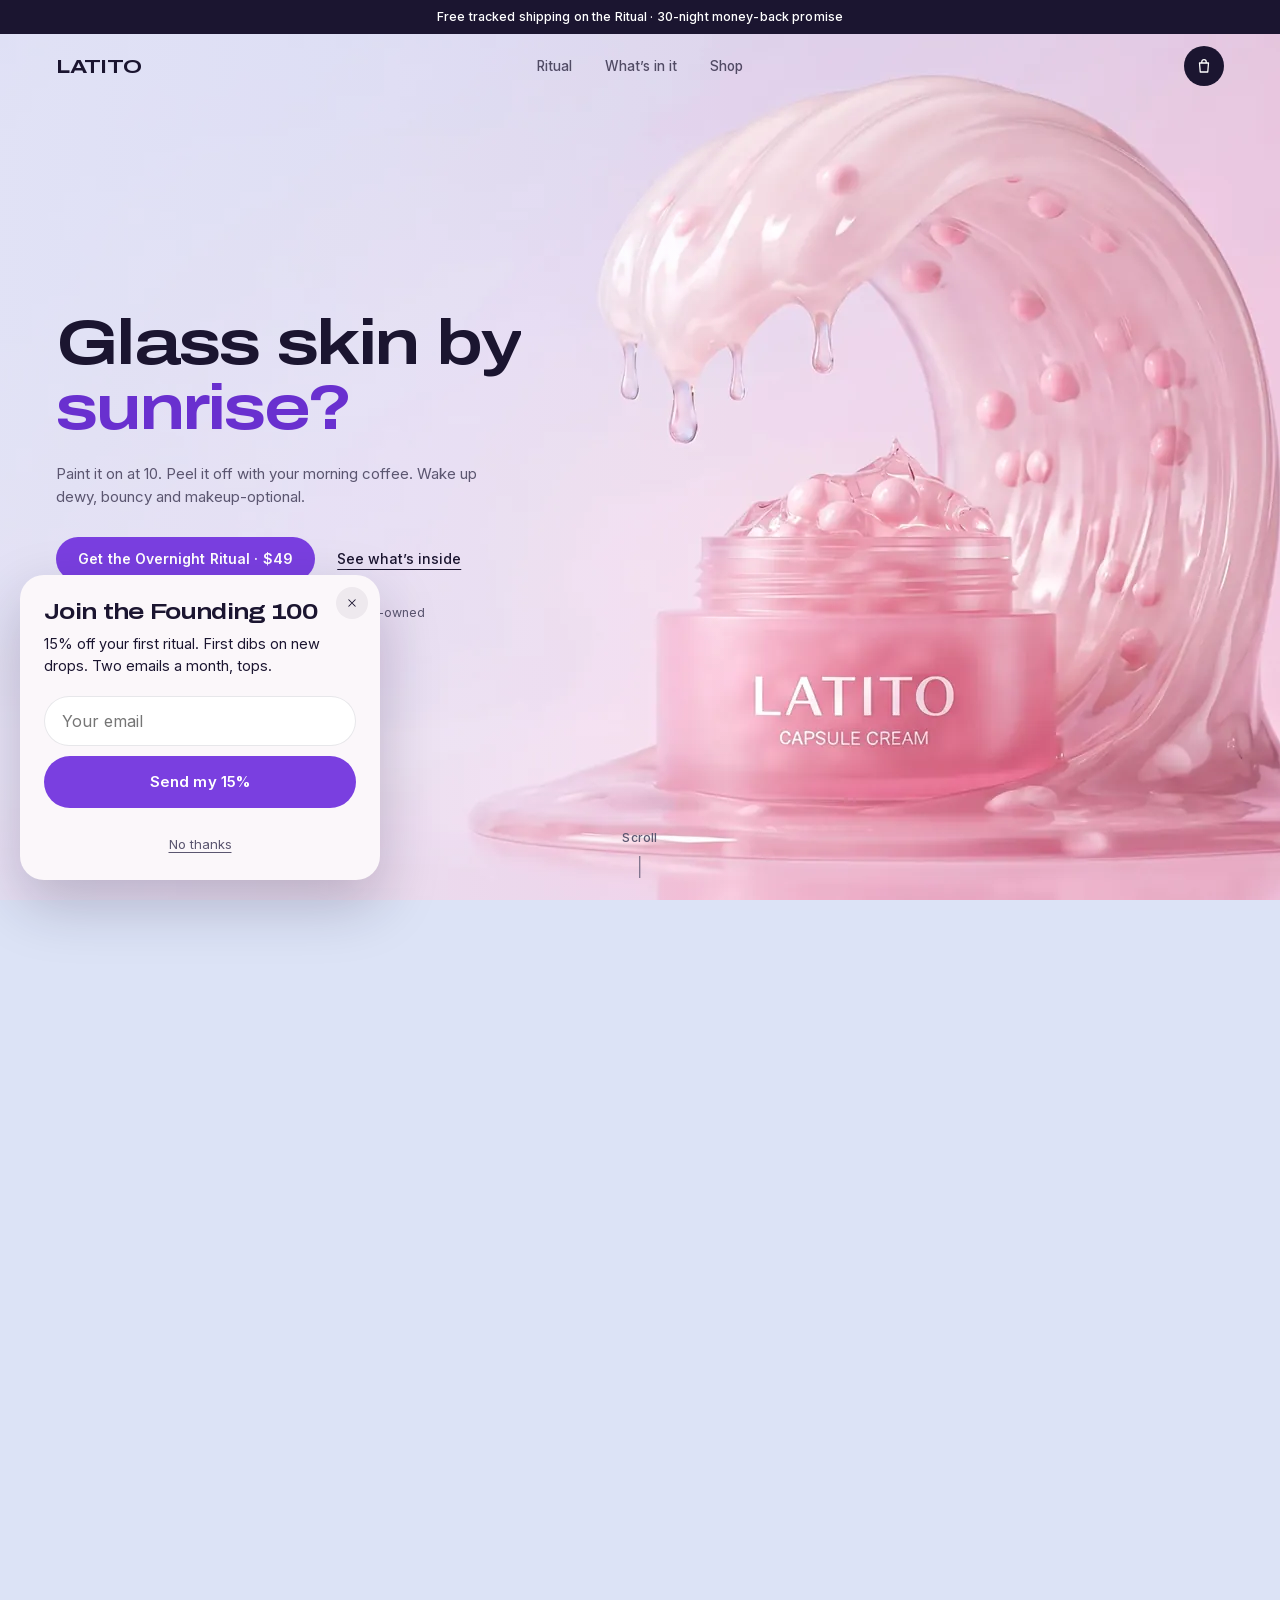
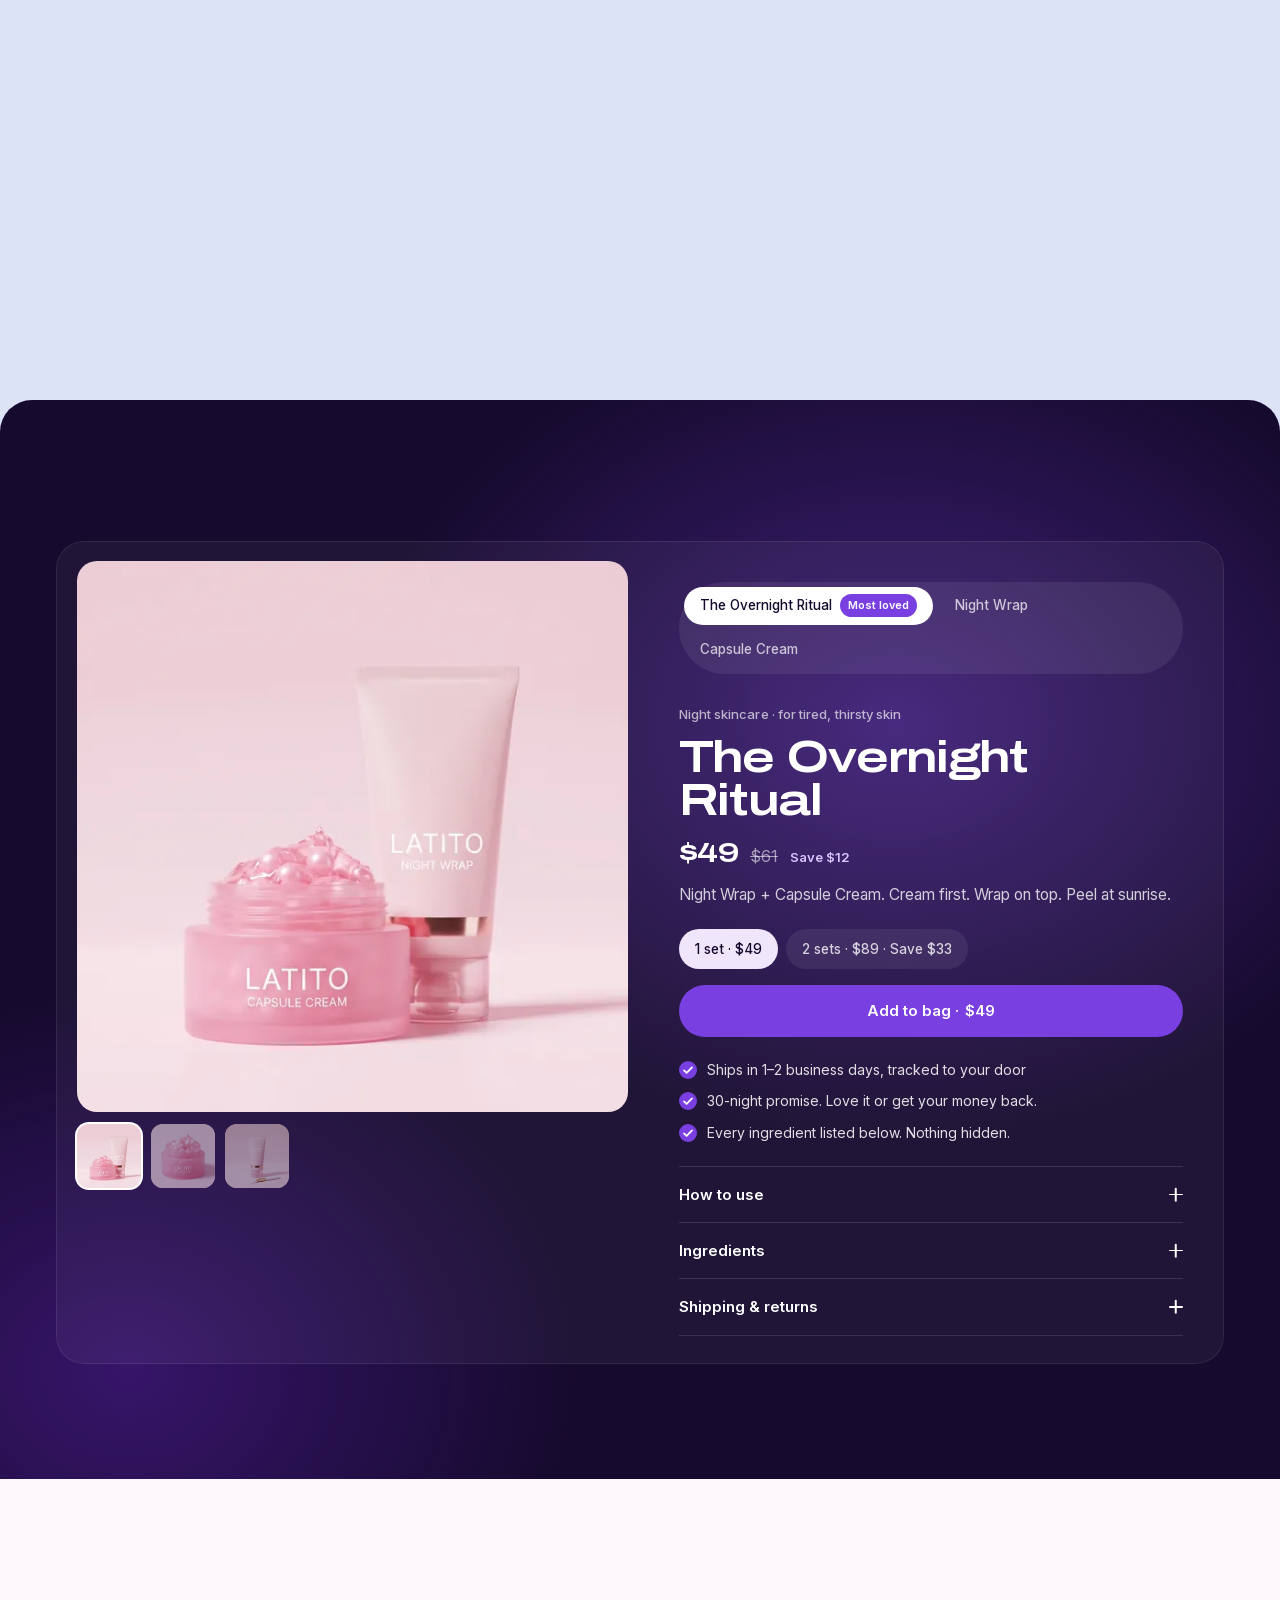
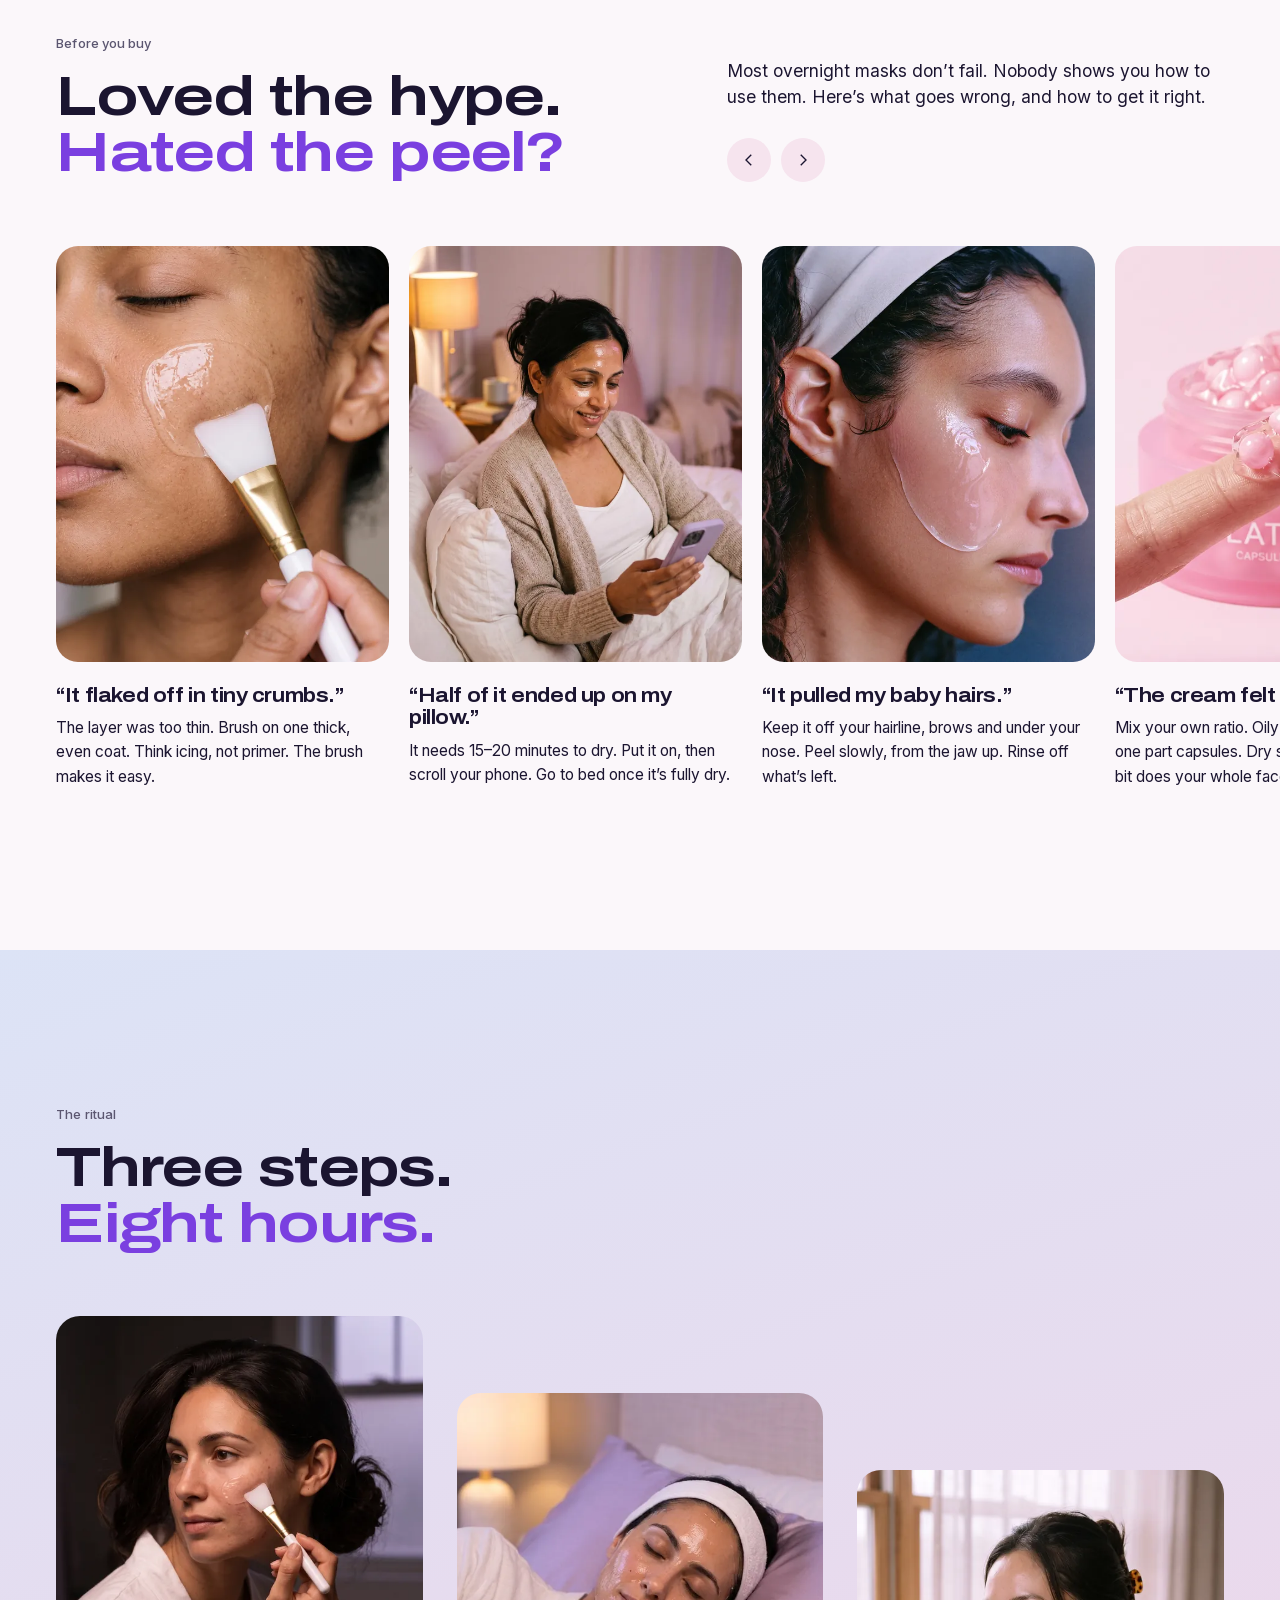
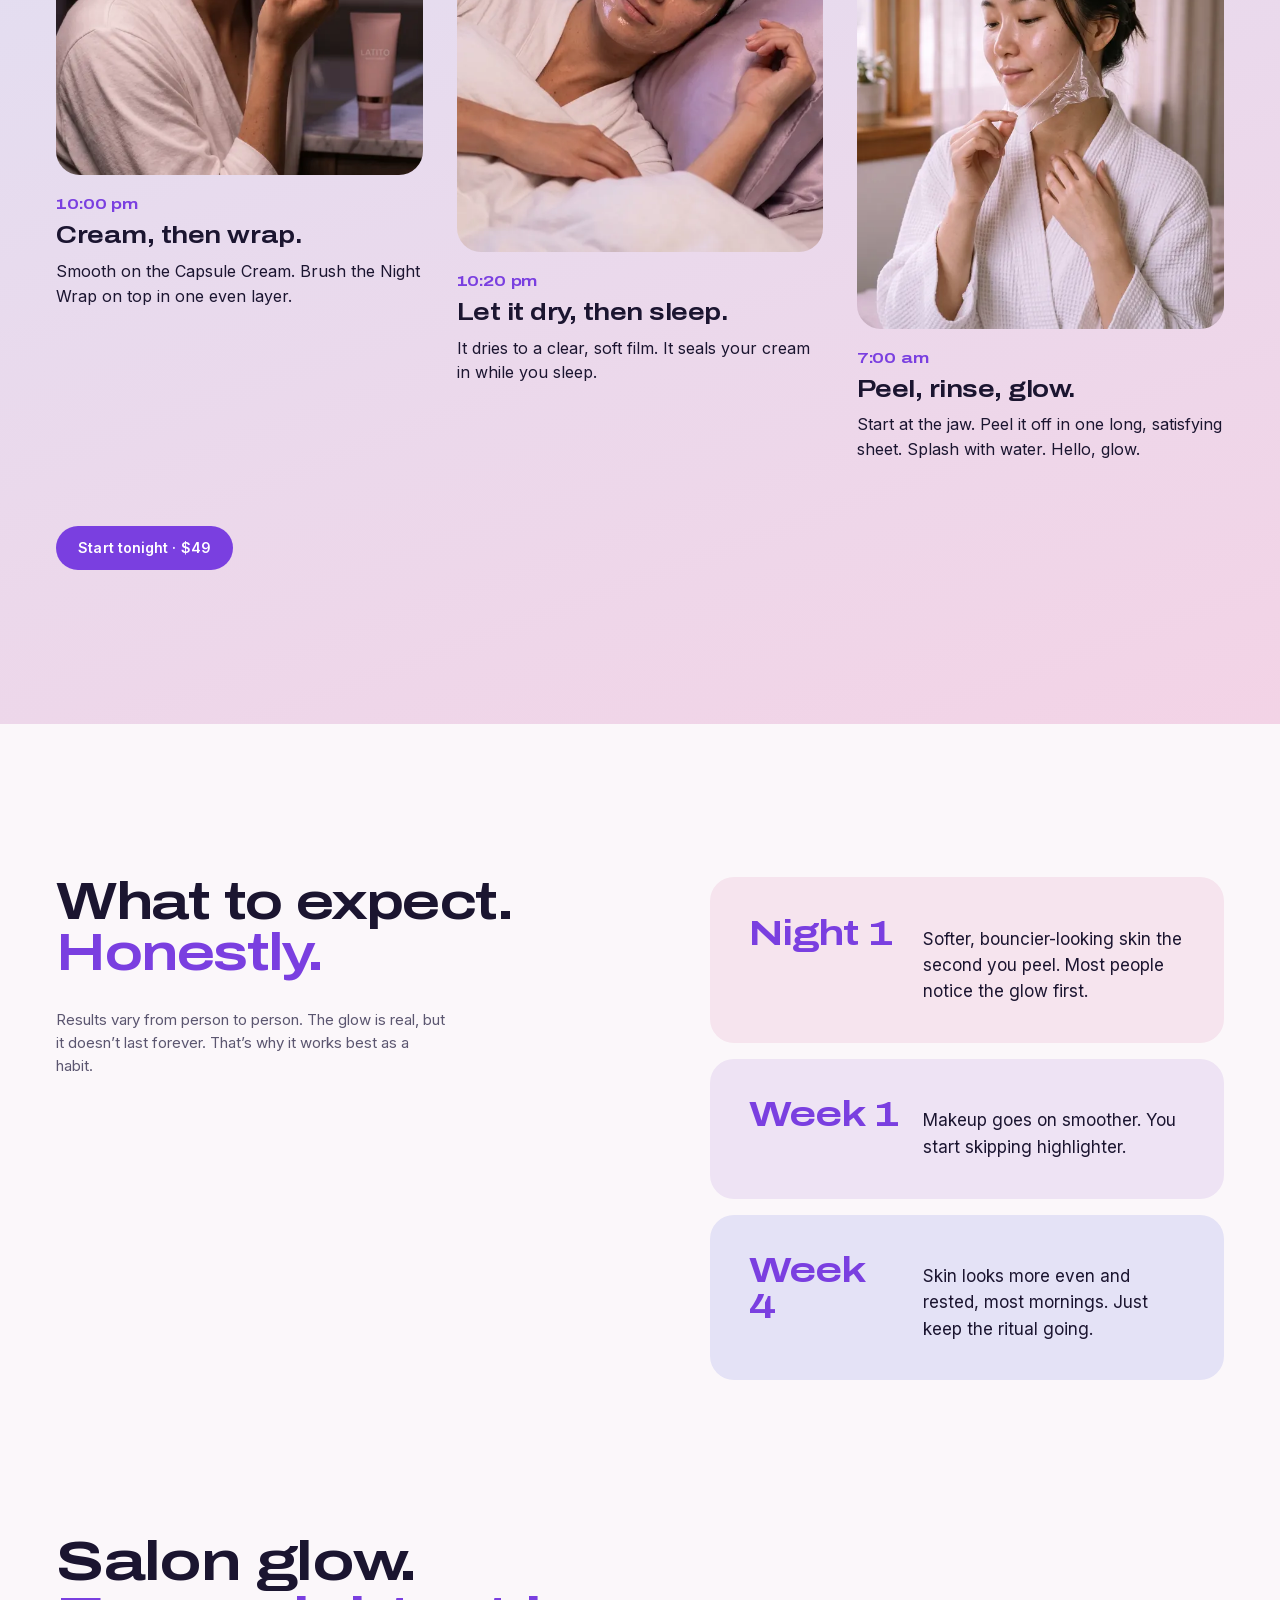
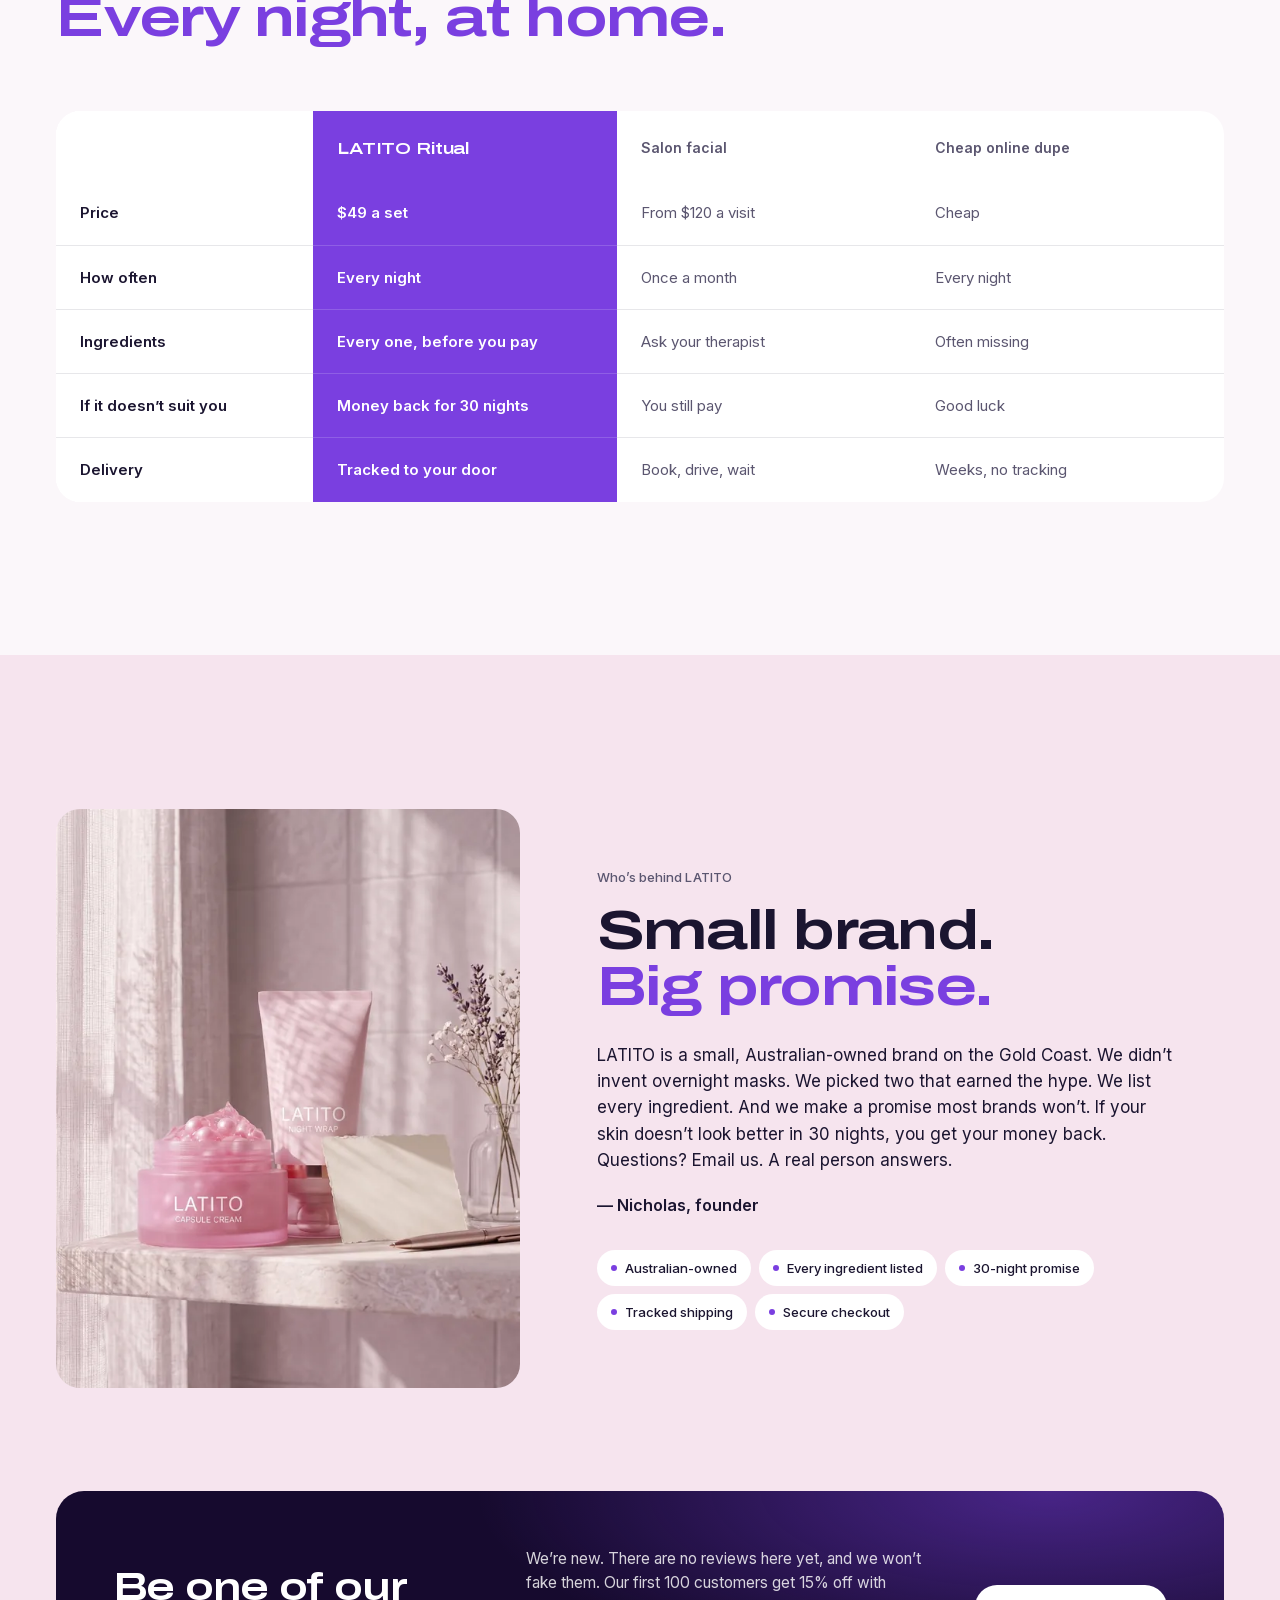
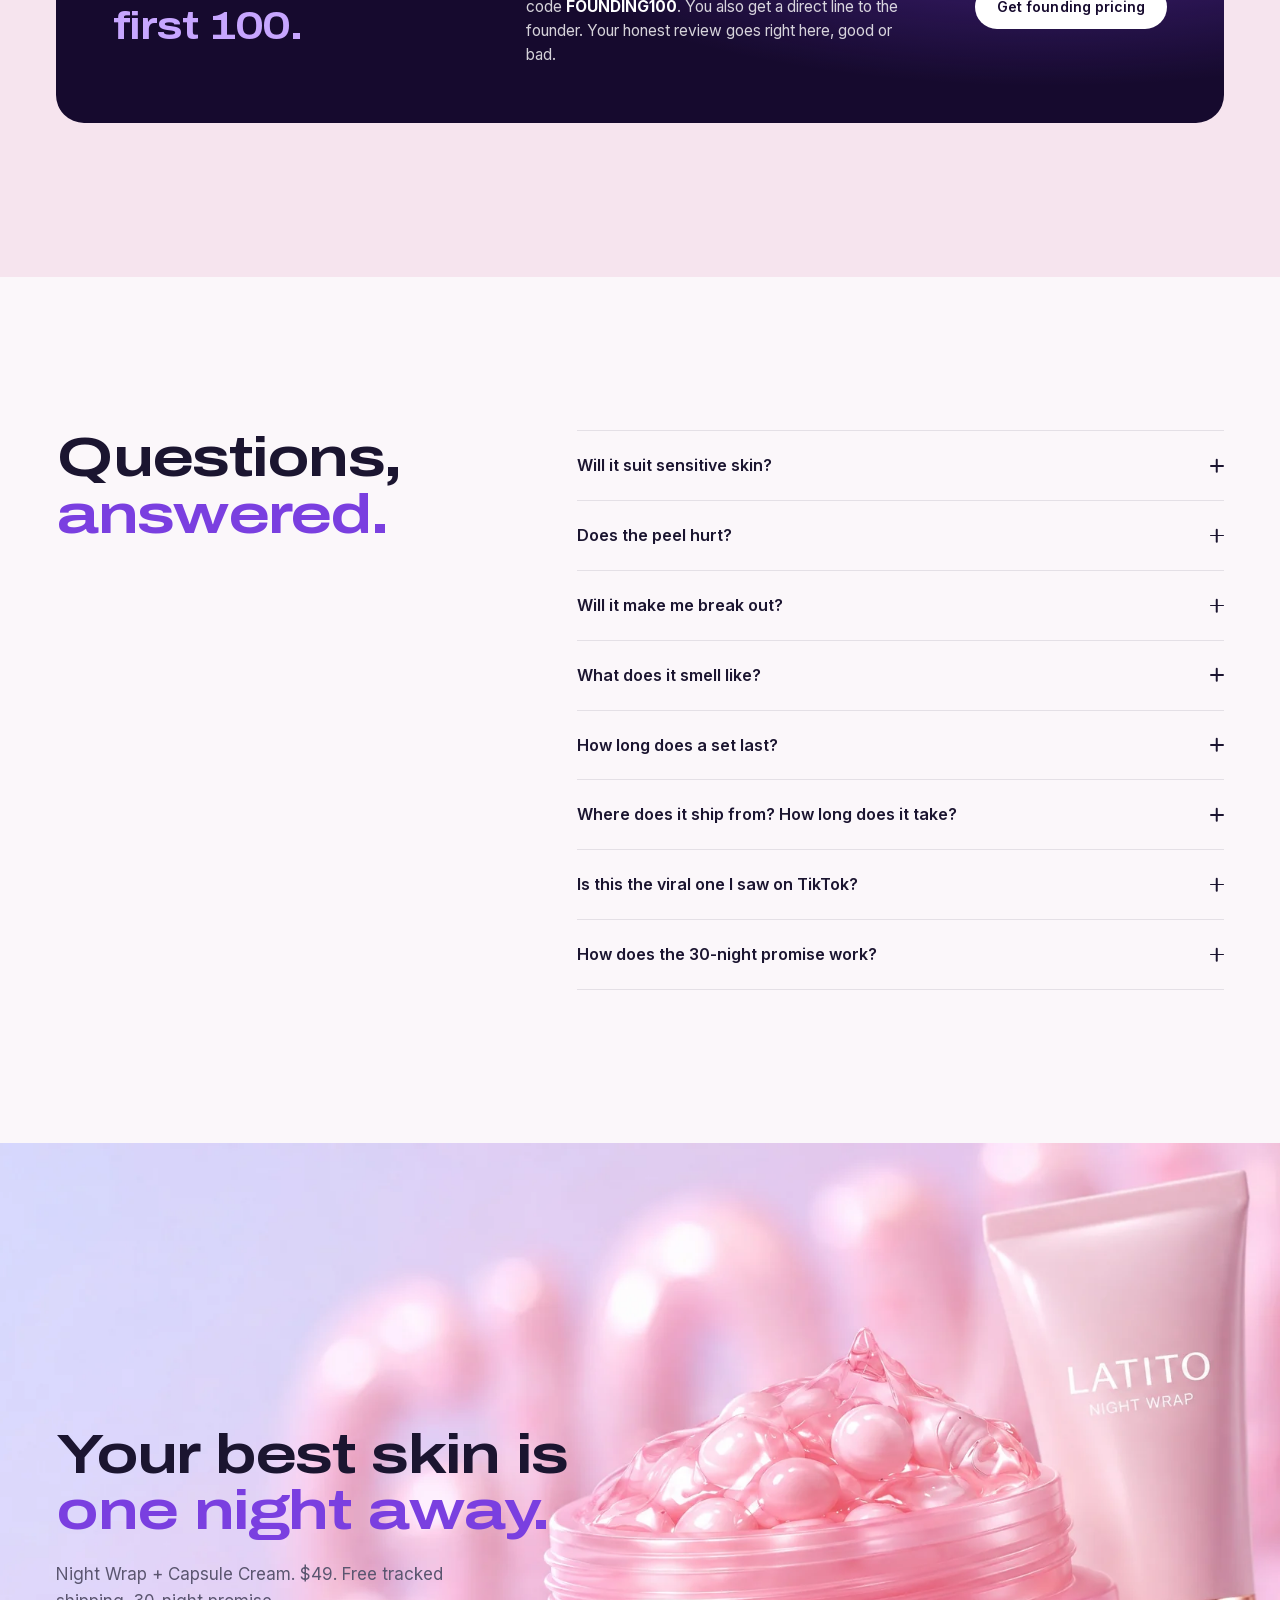
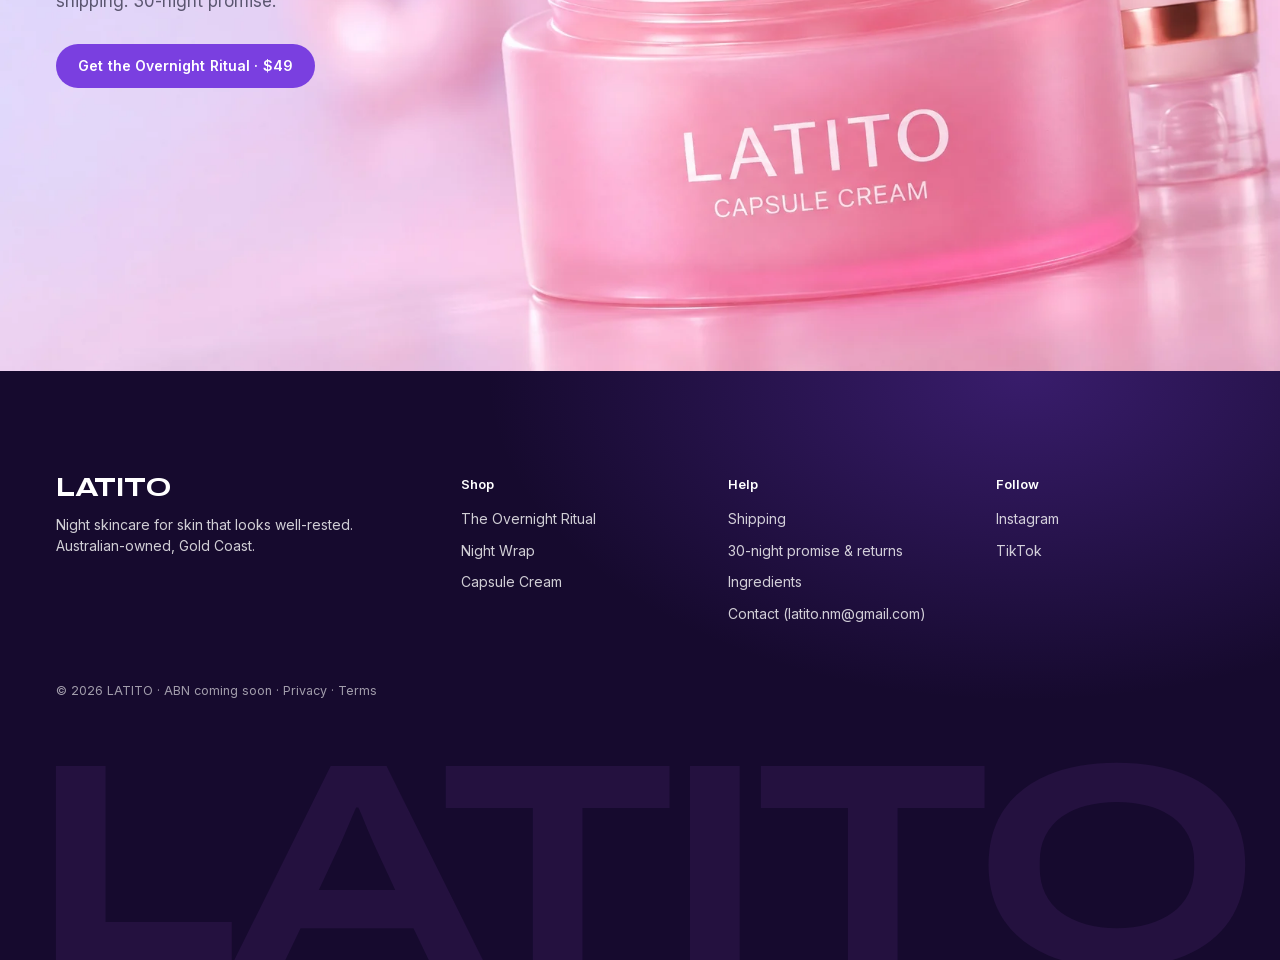
==== index.html @ 9f97f5b4 "Replace ritual step-2 photo and update its alt text The previous image had a backwards head (AI anat" ====
<!doctype html>
<html lang="en-AU">
<head>
<meta name="robots" content="noindex, nofollow">
<meta charset="utf-8">
<meta name="viewport" content="width=device-width, initial-scale=1, viewport-fit=cover">
<title>LATITO | The Overnight Ritual for glass skin by morning</title>
<meta name="description" content="Paint it on at night. Peel it off at sunrise. Wake up dewy. Every ingredient listed, tracked shipping, and a 30-night money-back promise.">
<link rel="canonical" href="https://latito.com.au/skin/">
<meta name="theme-color" content="#DCE3F6">
<meta property="og:type" content="website">
<meta property="og:site_name" content="LATITO">
<meta property="og:title" content="LATITO | The Overnight Ritual for glass skin by morning">
<meta property="og:description" content="Paint it on at night. Peel it off at sunrise. Wake up dewy. Every ingredient listed, tracked shipping, and a 30-night money-back promise.">
<meta property="og:url" content="https://latito.com.au/skin/">
<meta property="og:image" content="https://latito.com.au/skin/assets/img/og.jpg">
<meta property="og:image:width" content="1200">
<meta property="og:image:height" content="630">
<meta property="og:image:alt" content="LATITO Capsule Cream jar in a wave of pink jelly">
<meta property="og:locale" content="en_AU">
<meta name="twitter:card" content="summary_large_image">
<meta name="twitter:title" content="LATITO | The Overnight Ritual for glass skin by morning">
<meta name="twitter:description" content="Paint it on at night. Peel it off at sunrise. Wake up dewy. Every ingredient listed, tracked shipping, and a 30-night money-back promise.">
<meta name="twitter:image" content="https://latito.com.au/skin/assets/img/og.jpg">
<link rel="icon" href="assets/img/favicon.svg" type="image/svg+xml">
<link rel="preload" href="assets/fonts/archivo-var-latin.woff2" as="font" type="font/woff2" crossorigin>
<link rel="preload" as="image" href="assets/img/film/kf1m-720.webp" media="(max-width: 768px) and (orientation: portrait)" fetchpriority="high">
<link rel="preload" as="image" media="not all and (max-width: 768px) and (orientation: portrait)" href="assets/img/film/kf1-1920.webp" imagesrcset="assets/img/film/kf1-828.webp 828w, assets/img/film/kf1-1280.webp 1280w, assets/img/film/kf1-1920.webp 1920w" imagesizes="(max-aspect-ratio: 16/9) 178vh, 100vw" fetchpriority="high">
<link rel="stylesheet" href="assets/css/styles.css">
<script>document.documentElement.classList.add('js')</script>
<script src="assets/js/site.config.js" defer></script>
<script src="vendor/gsap.min.js" defer></script>
<script src="vendor/ScrollTrigger.min.js" defer></script>
<script src="vendor/lenis.min.js" defer></script>
<script src="assets/js/film.js" defer></script>
<script src="assets/js/cart.js" defer></script>
<script src="assets/js/main.js" defer></script>
<script type="application/ld+json">
{
  "@context": "https://schema.org",
  "@graph": [
    {
      "@type": "Organization",
      "@id": "https://latito.com.au/#org",
      "name": "LATITO",
      "url": "https://latito.com.au/",
      "logo": "https://latito.com.au/skin/assets/img/favicon.svg",
      "email": "latito.nm@gmail.com",
      "address": { "@type": "PostalAddress", "addressRegion": "QLD", "addressLocality": "Gold Coast", "addressCountry": "AU" }
    },
    {
      "@type": "Product",
      "name": "The Overnight Ritual",
      "sku": "ritual-1",
      "description": "Night Wrap + Capsule Cream. Cream first. Wrap on top. Peel at sunrise.",
      "image": "https://latito.com.au/skin/assets/img/product/duo-1400.webp",
      "brand": { "@type": "Brand", "name": "LATITO" },
      "offers": { "@type": "Offer", "price": "49.00", "priceCurrency": "AUD", "availability": "https://schema.org/InStock", "url": "https://latito.com.au/skin/#shop", "seller": { "@id": "https://latito.com.au/#org" } }
    },
    {
      "@type": "Product",
      "name": "Night Wrap",
      "sku": "wrap-1",
      "description": "Collagen overnight peel-off mask. Brush it on. Let it dry. Sleep. Peel it off at sunrise.",
      "image": "https://latito.com.au/skin/assets/img/product/tube-1400.webp",
      "brand": { "@type": "Brand", "name": "LATITO" },
      "offers": { "@type": "Offer", "price": "29.00", "priceCurrency": "AUD", "availability": "https://schema.org/InStock", "url": "https://latito.com.au/skin/#shop", "seller": { "@id": "https://latito.com.au/#org" } }
    },
    {
      "@type": "Product",
      "name": "Capsule Cream",
      "sku": "cream-1",
      "description": "Pink collagen jelly cream with 5% niacinamide. A bouncy jelly full of pink capsules. Crush them in and pick your finish.",
      "image": "https://latito.com.au/skin/assets/img/product/jar-1400.webp",
      "brand": { "@type": "Brand", "name": "LATITO" },
      "offers": { "@type": "Offer", "price": "32.00", "priceCurrency": "AUD", "availability": "https://schema.org/InStock", "url": "https://latito.com.au/skin/#shop", "seller": { "@id": "https://latito.com.au/#org" } }
    }
  ]
}
</script>
</head>
<body id="top">
<a class="skip" href="#main">Skip to content</a>

<header class="hdr" data-hdr data-theme="film">
  <p class="announce">Free tracked shipping on the Ritual · 30-night money-back promise</p>
  <nav class="nav" aria-label="Main">
    <a class="nav__brand" href="#top">LATITO</a>
    <ul class="nav__links">
      <li><a href="#ritual" data-nav-link="ritual">Ritual</a></li>
      <li><a href="#formula" data-nav-link="formula">What’s in it</a></li>
      <li><a href="#shop" data-nav-link="shop">Shop</a></li>
    </ul>
    <button class="nav__bag" type="button" data-open-cart aria-controls="cart" aria-expanded="false">
      <svg viewBox="0 0 24 24" width="18" height="18" aria-hidden="true"><path d="M6 8h12l-1 12H7L6 8Z M9 8V6.5a3 3 0 0 1 6 0V8" fill="none" stroke="currentColor" stroke-width="1.7" stroke-linejoin="round"/></svg>
      <span class="nav__count" data-cart-count aria-hidden="true">0</span>
      <span class="sr-only">Open your bag, <span data-cart-count>0</span> items</span>
    </button>
  </nav>
</header>

<main id="main">

<!-- ============ FILM ============ -->
<section class="film" id="film" aria-label="The Overnight Ritual, in four scenes" data-nav-theme="film">
  <div class="film__stage">
    <div class="film__media">
      <canvas class="film__canvas" hidden aria-hidden="true"></canvas>
      <picture class="film__pic"><source media="(max-width: 768px) and (orientation: portrait)" srcset="assets/img/film/kf1m-720.webp" width="720" height="1280"><img class="film__still" data-still="1" src="assets/img/film/kf1-1920.webp" srcset="assets/img/film/kf1-828.webp 828w, assets/img/film/kf1-1280.webp 1280w, assets/img/film/kf1-1920.webp 1920w" sizes="(max-aspect-ratio: 16/9) 178vh, 100vw" width="1920" height="1072" alt="LATITO Capsule Cream jar in a wave of pink jelly" fetchpriority="high" decoding="async"></picture>
      <img class="film__still" data-still="2" src="assets/img/film/kf2-1920.webp" srcset="assets/img/film/kf2-828.webp 828w, assets/img/film/kf2-1280.webp 1280w, assets/img/film/kf2-1920.webp 1920w" sizes="(max-aspect-ratio: 16/9) 178vh, 100vw" width="1920" height="1072" alt="The jar in a swirl of pink jelly and capsules" loading="lazy" fetchpriority="low" decoding="async">
      <img class="film__still" data-still="3" src="assets/img/film/kf3-1920.webp" srcset="assets/img/film/kf3-828.webp 828w, assets/img/film/kf3-1280.webp 1280w, assets/img/film/kf3-1920.webp 1920w" sizes="(max-aspect-ratio: 16/9) 178vh, 100vw" width="1920" height="1072" alt="Giant jelly letters spell GLOW behind the jar" loading="lazy" fetchpriority="low" decoding="async">
      <img class="film__still" data-still="4" src="assets/img/film/kf4-1920.webp" srcset="assets/img/film/kf4-828.webp 828w, assets/img/film/kf4-1280.webp 1280w, assets/img/film/kf4-1920.webp 1920w" sizes="(max-aspect-ratio: 16/9) 178vh, 100vw" width="1920" height="1086" alt="Capsule Cream jar and Night Wrap tube together" loading="lazy" fetchpriority="low" decoding="async">
      <div class="film__scrim" aria-hidden="true"></div>
    </div>

    <div class="beat" data-beat="1">
      <h1 class="beat__h display"><span class="ln"><span class="ln__in">Glass skin by</span></span> <span class="ln"><span class="ln__in accent">sunrise?</span></span></h1>
      <p class="beat__sub" data-fx>Paint it on at 10. Peel it off with your morning coffee. Wake up dewy, bouncy and makeup-optional.</p>
      <div class="beat__ctas" data-fx>
        <button class="btn btn--violet" type="button" data-add data-sku="ritual-1" data-price="49" data-shopify-buy data-product-handle="overnight-ritual">Get the Overnight Ritual · <span data-m="ritual">$49</span></button>
        <a class="tlink" href="#formula" data-goto="formula">See what’s inside</a>
      </div>
      <p class="beat__trust" data-fx>Every ingredient listed · 30-night promise · Australian-owned</p>
    </div>

    <div class="beat" data-beat="2">
      <h2 class="beat__h display"><span class="ln"><span class="ln__in">Melts in.</span></span> <span class="ln"><span class="ln__in accent">Your way.</span></span></h2>
      <p class="beat__sub" data-fx>Swirl the pink capsules into the jelly. More gel? Light and dewy. More capsules? Rich and soft.</p>
      <div class="beat__ctas" data-fx>
        <button class="btn btn--violet" type="button" data-add data-sku="cream-1" data-price="32" data-shopify-buy data-product-handle="capsule-cream">Try the Capsule Cream · <span data-m="cream">$32</span></button>
      </div>
    </div>

    <div class="beat beat--low" data-beat="3" id="formula">
      <h2 class="beat__h display"><span class="ln"><span class="ln__in">Three actives.</span></span> <span class="ln"><span class="ln__in accent">Nothing hidden.</span></span></h2>
      <dl class="stats" data-fx>
        <div class="stat"><dt class="stat__v">5%</dt><dd>Niacinamide. Helps skin look even and bright.</dd></div>
        <div class="stat"><dt class="stat__v">Collagen</dt><dd>For skin that looks plump and bouncy.</dd></div>
        <div class="stat"><dt class="stat__v">Capsules</dt><dd>They pop into the gel for a soft glow.</dd></div>
      </dl>
      <a class="tlink" href="#shop" data-open-acc="ingredients" data-fx>See every ingredient →</a>
    </div>

    <div class="beat" data-beat="4">
      <h2 class="beat__h display"><span class="ln"><span class="ln__in">Dewy skin,</span></span> <span class="ln"><span class="ln__in accent">or your <span class="nw">money back.</span></span></span></h2>
      <p class="beat__sub" data-fx>Try it for 30 nights. Not in love? Send us a photo of it, even empty. We’ll refund you.</p>
      <div class="beat__ctas" data-fx>
        <a class="btn btn--violet" href="#shop" data-goto="shop">Shop the Ritual · from <span data-m="wrap">$29</span></a>
      </div>
    </div>

    <p class="film__cue" aria-hidden="true">Scroll</p>
  </div>
</section>

<!-- ============ SHOP ============ -->
<section class="shop" id="shop" aria-labelledby="shop-title" data-nav-theme="plum">
  <div class="wrap">
    <div class="pcard">
      <div class="pcard__media">
        <div class="gallery" data-gallery="ritual">
          <div class="gallery__main"><img src="assets/img/product/duo-1000.webp" srcset="assets/img/product/duo-600.webp 600w, assets/img/product/duo-1000.webp 1000w, assets/img/product/duo-1400.webp 1400w" sizes="(min-width: 1024px) 540px, 88vw" width="1000" height="1000" alt="LATITO Overnight Ritual: Capsule Cream jar and Night Wrap tube" loading="lazy" decoding="async"></div>
          <div class="gallery__thumbs">
            <button type="button" class="thumb" aria-pressed="true" data-img="duo" aria-label="Show the Ritual set"><img src="assets/img/product/duo-240.webp" width="240" height="240" alt="" loading="lazy"></button>
            <button type="button" class="thumb" aria-pressed="false" data-img="jar" aria-label="Show the Capsule Cream jar"><img src="assets/img/product/jar-240.webp" width="240" height="240" alt="" loading="lazy"></button>
            <button type="button" class="thumb" aria-pressed="false" data-img="tube" aria-label="Show the Night Wrap tube"><img src="assets/img/product/tube-240.webp" width="240" height="240" alt="" loading="lazy"></button>
          </div>
        </div>
        <div class="gallery" data-gallery="wrap" hidden>
          <div class="gallery__main"><img src="assets/img/product/tube-1000.webp" srcset="assets/img/product/tube-600.webp 600w, assets/img/product/tube-1000.webp 1000w, assets/img/product/tube-1400.webp 1400w" sizes="(min-width: 1024px) 540px, 88vw" width="1000" height="1000" alt="LATITO Night Wrap tube with a silicone brush" loading="lazy" decoding="async"></div>
          <div class="gallery__thumbs">
            <button type="button" class="thumb" aria-pressed="true" data-img="tube" aria-label="Show the Night Wrap tube"><img src="assets/img/product/tube-240.webp" width="240" height="240" alt="" loading="lazy"></button>
            <button type="button" class="thumb" aria-pressed="false" data-img="wrap-brush" aria-label="Show the brush"><img src="assets/img/product/wrap-brush-240.webp" width="240" height="240" alt="" loading="lazy"></button>
            <button type="button" class="thumb" aria-pressed="false" data-img="wrap-scene" aria-label="Show the wrap peeling off"><img src="assets/img/product/wrap-scene-240.webp" width="240" height="240" alt="" loading="lazy"></button>
          </div>
        </div>
        <div class="gallery" data-gallery="cream" hidden>
          <div class="gallery__main"><img src="assets/img/product/jar-1000.webp" srcset="assets/img/product/jar-600.webp 600w, assets/img/product/jar-1000.webp 1000w, assets/img/product/jar-1400.webp 1400w" sizes="(min-width: 1024px) 540px, 88vw" width="1000" height="1000" alt="LATITO Capsule Cream jar, open, full of pink capsules" loading="lazy" decoding="async"></div>
          <div class="gallery__thumbs">
            <button type="button" class="thumb" aria-pressed="true" data-img="jar" aria-label="Show the Capsule Cream jar"><img src="assets/img/product/jar-240.webp" width="240" height="240" alt="" loading="lazy"></button>
            <button type="button" class="thumb" aria-pressed="false" data-img="cream-texture" aria-label="Show the capsules up close"><img src="assets/img/product/cream-texture-240.webp" width="240" height="240" alt="" loading="lazy"></button>
            <button type="button" class="thumb" aria-pressed="false" data-img="cream-scene" aria-label="Show the texture on skin"><img src="assets/img/product/cream-scene-240.webp" width="240" height="240" alt="" loading="lazy"></button>
          </div>
        </div>
      </div>

      <div class="pcard__info">
        <div class="tabs" role="tablist" aria-label="Choose a product">
          <button class="tab" role="tab" id="tab-ritual" aria-selected="true" aria-controls="panel-ritual" data-tab="ritual">The Overnight Ritual <span class="tab__badge">Most loved</span></button>
          <button class="tab" role="tab" id="tab-wrap" aria-selected="false" aria-controls="panel-wrap" data-tab="wrap" tabindex="-1">Night Wrap</button>
          <button class="tab" role="tab" id="tab-cream" aria-selected="false" aria-controls="panel-cream" data-tab="cream" tabindex="-1">Capsule Cream</button>
        </div>

        <!-- Ritual -->
        <div class="panel" role="tabpanel" id="panel-ritual" aria-labelledby="tab-ritual" data-panel="ritual" tabindex="0">
          <p class="eyebrow">Night skincare · for tired, thirsty skin</p>
          <h2 class="panel__title display" id="shop-title">The Overnight Ritual</h2>
          <p class="price"><span class="price__now" data-m="ritual">$49</span> <s class="price__was"><span class="sr-only">Was </span><span data-m="ritualWas">$61</span></s> <span class="price__save">Save <span data-m="ritualSave">$12</span></span></p>
          <p class="panel__line">Night Wrap + Capsule Cream. Cream first. Wrap on top. Peel at sunrise.</p>
          <fieldset class="qty">
            <legend class="sr-only">How many sets</legend>
            <label class="pill"><input type="radio" name="qty-ritual" value="ritual-1" checked><span>1 set · <span data-m="ritual">$49</span></span></label>
            <label class="pill"><input type="radio" name="qty-ritual" value="ritual-2"><span>2 sets · <span data-m="ritual2">$89</span> · Save <span data-m="ritual2Save">$33</span></span></label>
          </fieldset>
          <button class="btn btn--violet btn--block" type="button" data-add data-main-buy data-sku="ritual-1" data-price="49" data-shopify-buy data-product-handle="overnight-ritual">Add to bag · <span data-btn-total>$49</span></button>
          <ul class="ticks">
            <li>Ships in <span data-c="dispatch">1–2 business days</span>, tracked to your door</li>
            <li>30-night promise. Love it or get your money back.</li>
            <li>Every ingredient listed below. Nothing hidden.</li>
          </ul>
          <div class="accs">
            <div class="acc" data-acc="how">
              <h3><button type="button" class="acc__btn" aria-expanded="false" aria-controls="acc-ritual-how">How to use<span class="acc__icon" aria-hidden="true"></span></button></h3>
              <div class="acc__panel" id="acc-ritual-how"><div class="acc__inner"><ol class="steps-list">
                <li>Smooth a pea-sized bit of Capsule Cream on clean skin.</li>
                <li>Brush on one thick, even layer of Night Wrap. Keep it off your hairline, brows, lips and under your nose.</li>
                <li>Let it dry for 15–20 minutes. Then sleep.</li>
                <li>In the morning, peel slowly from the jaw up. Splash with water.</li>
              </ol></div></div>
            </div>
            <div class="acc" data-acc="ingredients">
              <h3><button type="button" class="acc__btn" aria-expanded="false" aria-controls="acc-ritual-ing">Ingredients<span class="acc__icon" aria-hidden="true"></span></button></h3>
              <div class="acc__panel" id="acc-ritual-ing"><div class="acc__inner">
                <p><strong>Night Wrap.</strong> We’re checking the full ingredient list with our maker. It goes up here before the first order ships.</p>
                <p><strong>Capsule Cream.</strong> We’re checking the full ingredient list with our maker. It goes up here before the first order ships.</p>
              </div></div>
            </div>
            <div class="acc" data-acc="shipping">
              <h3><button type="button" class="acc__btn" aria-expanded="false" aria-controls="acc-ritual-ship">Shipping &amp; returns<span class="acc__icon" aria-hidden="true"></span></button></h3>
              <div class="acc__panel" id="acc-ritual-ship"><div class="acc__inner"><ul class="dots">
                <li>Orders leave within <span data-c="dispatch">1–2 business days</span>. They arrive in <span data-c="delivery">7–12 business days</span>, with tracking.</li>
                <li>Free tracked shipping over <span data-m="freeShip">$45</span>. Otherwise <span data-m="shipFee">$7.95</span>.</li>
                <li>30-night promise: email us within 45 days of delivery. Send a photo of the product, even if it’s open or empty. We’ll refund what you paid. No need to send it back.</li>
              </ul></div></div>
            </div>
          </div>
        </div>

        <!-- Night Wrap -->
        <div class="panel" role="tabpanel" id="panel-wrap" aria-labelledby="tab-wrap" data-panel="wrap" tabindex="0" hidden>
          <p class="eyebrow">Collagen overnight peel-off mask</p>
          <h2 class="panel__title display">Night Wrap</h2>
          <p class="price"><span class="price__now" data-m="wrap">$29</span></p>
          <p class="panel__line">Brush it on. Let it dry. Sleep. Peel it off at sunrise. Silicone brush included.</p>
          <fieldset class="qty">
            <legend class="sr-only">How many tubes</legend>
            <label class="pill"><input type="radio" name="qty-wrap" value="wrap-1" checked><span>1 tube · <span data-m="wrap">$29</span></span></label>
            <label class="pill"><input type="radio" name="qty-wrap" value="wrap-2"><span>2 tubes · <span data-m="wrap2">$52</span> · Save <span data-m="wrap2Save">$6</span></span></label>
          </fieldset>
          <button class="btn btn--violet btn--block" type="button" data-add data-main-buy data-sku="wrap-1" data-price="29" data-shopify-buy data-product-handle="night-wrap">Add to bag · <span data-btn-total>$29</span></button>
          <ul class="ticks">
            <li>Ships in <span data-c="dispatch">1–2 business days</span>, tracked to your door</li>
            <li>30-night promise. Love it or get your money back.</li>
            <li>Every ingredient listed below. Nothing hidden.</li>
          </ul>
          <div class="accs">
            <div class="acc" data-acc="how">
              <h3><button type="button" class="acc__btn" aria-expanded="false" aria-controls="acc-wrap-how">How to use<span class="acc__icon" aria-hidden="true"></span></button></h3>
              <div class="acc__panel" id="acc-wrap-how"><div class="acc__inner"><ol class="steps-list">
                <li>Brush on one thick, even layer of Night Wrap. Keep it off your hairline, brows, lips and under your nose.</li>
                <li>Let it dry for 15–20 minutes. Then sleep.</li>
                <li>In the morning, peel slowly from the jaw up. Splash with water.</li>
              </ol></div></div>
            </div>
            <div class="acc" data-acc="ingredients">
              <h3><button type="button" class="acc__btn" aria-expanded="false" aria-controls="acc-wrap-ing">Ingredients<span class="acc__icon" aria-hidden="true"></span></button></h3>
              <div class="acc__panel" id="acc-wrap-ing"><div class="acc__inner">
                <p>We’re checking the full ingredient list with our maker. It goes up here before the first order ships.</p>
              </div></div>
            </div>
            <div class="acc" data-acc="shipping">
              <h3><button type="button" class="acc__btn" aria-expanded="false" aria-controls="acc-wrap-ship">Shipping &amp; returns<span class="acc__icon" aria-hidden="true"></span></button></h3>
              <div class="acc__panel" id="acc-wrap-ship"><div class="acc__inner"><ul class="dots">
                <li>Orders leave within <span data-c="dispatch">1–2 business days</span>. They arrive in <span data-c="delivery">7–12 business days</span>, with tracking.</li>
                <li>Free tracked shipping over <span data-m="freeShip">$45</span>. Otherwise <span data-m="shipFee">$7.95</span>.</li>
                <li>30-night promise: email us within 45 days of delivery. Send a photo of the product, even if it’s open or empty. We’ll refund what you paid. No need to send it back.</li>
              </ul></div></div>
            </div>
          </div>
        </div>

        <!-- Capsule Cream -->
        <div class="panel" role="tabpanel" id="panel-cream" aria-labelledby="tab-cream" data-panel="cream" tabindex="0" hidden>
          <p class="eyebrow">Pink collagen jelly cream · 5% niacinamide</p>
          <h2 class="panel__title display">Capsule Cream</h2>
          <p class="price"><span class="price__now" data-m="cream">$32</span></p>
          <p class="panel__line">A bouncy jelly full of pink capsules. Crush them in and pick your finish.</p>
          <fieldset class="qty">
            <legend class="sr-only">How many jars</legend>
            <label class="pill"><input type="radio" name="qty-cream" value="cream-1" checked><span>1 jar · <span data-m="cream">$32</span></span></label>
            <label class="pill"><input type="radio" name="qty-cream" value="cream-2"><span>2 jars · <span data-m="cream2">$58</span> · Save <span data-m="cream2Save">$6</span></span></label>
          </fieldset>
          <button class="btn btn--violet btn--block" type="button" data-add data-main-buy data-sku="cream-1" data-price="32" data-shopify-buy data-product-handle="capsule-cream">Add to bag · <span data-btn-total>$32</span></button>
          <ul class="ticks">
            <li>Ships in <span data-c="dispatch">1–2 business days</span>, tracked to your door</li>
            <li>30-night promise. Love it or get your money back.</li>
            <li>Every ingredient listed below. Nothing hidden.</li>
          </ul>
          <div class="accs">
            <div class="acc" data-acc="how">
              <h3><button type="button" class="acc__btn" aria-expanded="false" aria-controls="acc-cream-how">How to use<span class="acc__icon" aria-hidden="true"></span></button></h3>
              <div class="acc__panel" id="acc-cream-how"><div class="acc__inner"><ul class="dots">
                <li>Swirl a pea-sized bit with your fingertip until the capsules melt in.</li>
                <li>Oily skin: two parts gel, one part capsules. Dry skin: flip it.</li>
                <li>Use morning or night. Put SPF on top during the day.</li>
              </ul></div></div>
            </div>
            <div class="acc" data-acc="ingredients">
              <h3><button type="button" class="acc__btn" aria-expanded="false" aria-controls="acc-cream-ing">Ingredients<span class="acc__icon" aria-hidden="true"></span></button></h3>
              <div class="acc__panel" id="acc-cream-ing"><div class="acc__inner">
                <p>We’re checking the full ingredient list with our maker. It goes up here before the first order ships.</p>
              </div></div>
            </div>
            <div class="acc" data-acc="shipping">
              <h3><button type="button" class="acc__btn" aria-expanded="false" aria-controls="acc-cream-ship">Shipping &amp; returns<span class="acc__icon" aria-hidden="true"></span></button></h3>
              <div class="acc__panel" id="acc-cream-ship"><div class="acc__inner"><ul class="dots">
                <li>Orders leave within <span data-c="dispatch">1–2 business days</span>. They arrive in <span data-c="delivery">7–12 business days</span>, with tracking.</li>
                <li>Free tracked shipping over <span data-m="freeShip">$45</span>. Otherwise <span data-m="shipFee">$7.95</span>.</li>
                <li>30-night promise: email us within 45 days of delivery. Send a photo of the product, even if it’s open or empty. We’ll refund what you paid. No need to send it back.</li>
              </ul></div></div>
            </div>
          </div>
        </div>
      </div>
    </div>
  </div>
</section>

<!-- ============ WHY ============ -->
<section class="why sect" aria-labelledby="why-h" data-nav-theme="light">
  <div class="wrap why__head">
    <div data-reveal>
      <p class="eyebrow">Before you buy</p>
      <h2 class="h2 display" id="why-h">Loved the hype. <span class="accent">Hated the peel?</span></h2>
    </div>
    <div class="why__side" data-reveal>
      <p class="lede">Most overnight masks don’t fail. Nobody shows you how to use them. Here’s what goes wrong, and how to get it right.</p>
      <div class="rail-nav" aria-hidden="true">
        <button type="button" class="round" data-rail="-1" tabindex="-1"><svg viewBox="0 0 24 24" width="18" height="18"><path d="M15 5l-7 7 7 7" fill="none" stroke="currentColor" stroke-width="1.8"/></svg></button>
        <button type="button" class="round" data-rail="1" tabindex="-1"><svg viewBox="0 0 24 24" width="18" height="18"><path d="M9 5l7 7-7 7" fill="none" stroke="currentColor" stroke-width="1.8"/></svg></button>
      </div>
    </div>
  </div>
  <ol class="rail" data-rail-track tabindex="0" aria-labelledby="why-h">
    <li class="fix" data-reveal>
      <img src="assets/img/editorial/problem-1-600.webp" srcset="assets/img/editorial/problem-1-600.webp 600w, assets/img/editorial/problem-1-1000.webp 1000w" sizes="(min-width: 900px) 360px, 78vw" width="600" height="750" alt="A thick, even coat of clear gel brushed onto the cheek" loading="lazy" decoding="async">
      <blockquote class="fix__q">“It flaked off in tiny crumbs.”</blockquote>
      <p>The layer was too thin. Brush on one thick, even coat. Think icing, not primer. The brush makes it easy.</p>
    </li>
    <li class="fix" data-reveal>
      <img src="assets/img/editorial/problem-2-600.webp" srcset="assets/img/editorial/problem-2-600.webp 600w, assets/img/editorial/problem-2-1000.webp 1000w" sizes="(min-width: 900px) 360px, 78vw" width="600" height="750" alt="Sitting up against clean pillows while the wrap dries" loading="lazy" decoding="async">
      <blockquote class="fix__q">“Half of it ended up on my pillow.”</blockquote>
      <p>It needs 15–20 minutes to dry. Put it on, then scroll your phone. Go to bed once it’s fully dry.</p>
    </li>
    <li class="fix" data-reveal>
      <img src="assets/img/editorial/problem-3-600.webp" srcset="assets/img/editorial/problem-3-600.webp 600w, assets/img/editorial/problem-3-1000.webp 1000w" sizes="(min-width: 900px) 360px, 78vw" width="600" height="750" alt="Clear gel stopping short of the hairline, baby hairs untouched" loading="lazy" decoding="async">
      <blockquote class="fix__q">“It pulled my baby hairs.”</blockquote>
      <p>Keep it off your hairline, brows and under your nose. Peel slowly, from the jaw up. Rinse off what’s left.</p>
    </li>
    <li class="fix" data-reveal>
      <img src="assets/img/editorial/problem-4-600.webp" srcset="assets/img/editorial/problem-4-600.webp 600w, assets/img/editorial/problem-4-1000.webp 1000w" sizes="(min-width: 900px) 360px, 78vw" width="600" height="750" alt="A fingertip of clear jelly and pink capsules, the jar behind" loading="lazy" decoding="async">
      <blockquote class="fix__q">“The cream felt too heavy.”</blockquote>
      <p>Mix your own ratio. Oily skin? Two parts gel, one part capsules. Dry skin? Flip it. A pea-sized bit does your whole face.</p>
    </li>
    <li class="fix" data-reveal>
      <img src="assets/img/editorial/problem-5-600.webp" srcset="assets/img/editorial/problem-5-600.webp 600w, assets/img/editorial/problem-5-1000.webp 1000w" sizes="(min-width: 900px) 360px, 78vw" width="600" height="750" alt="A cotton bud dabbing a little gel behind the ear" loading="lazy" decoding="async">
      <blockquote class="fix__q">“I broke out.”</blockquote>
      <p>New products need an intro. Patch test behind your ear first. Then use it every second night for a week.</p>
    </li>
  </ol>
</section>

<!-- ============ RITUAL ============ -->
<section class="ritual sect" id="ritual" aria-labelledby="ritual-h" data-nav-theme="light">
  <div class="wrap">
    <div class="sect__head" data-reveal>
      <p class="eyebrow">The ritual</p>
      <h2 class="h2 display" id="ritual-h">Three steps. <span class="accent">Eight hours.</span></h2>
    </div>
    <ol class="steps">
      <li class="step" data-reveal>
        <img src="assets/img/editorial/step-1-600.webp" srcset="assets/img/editorial/step-1-600.webp 600w, assets/img/editorial/step-1-1000.webp 1000w" sizes="(min-width: 900px) 30vw, 88vw" width="600" height="750" alt="Brushing Night Wrap onto the cheek with the silicone brush" loading="lazy" decoding="async">
        <p class="step__time">10:00 pm</p>
        <h3 class="step__h">Cream, then wrap.</h3>
        <p>Smooth on the Capsule Cream. Brush the Night Wrap on top in one even layer.</p>
      </li>
      <li class="step" data-reveal>
        <img src="assets/img/editorial/step-2-600.webp" srcset="assets/img/editorial/step-2-600.webp 600w, assets/img/editorial/step-2-1000.webp 1000w" sizes="(min-width: 900px) 30vw, 88vw" width="600" height="750" alt="Asleep in bed while the wrap dries to a clear film" loading="lazy" decoding="async">
        <p class="step__time">10:20 pm</p>
        <h3 class="step__h">Let it dry, then sleep.</h3>
        <p>It dries to a clear, soft film. It seals your cream in while you sleep.</p>
      </li>
      <li class="step" data-reveal>
        <img src="assets/img/editorial/step-3-600.webp" srcset="assets/img/editorial/step-3-600.webp 600w, assets/img/editorial/step-3-1000.webp 1000w" sizes="(min-width: 900px) 30vw, 88vw" width="600" height="750" alt="Peeling the clear film from the jaw in one sheet" loading="lazy" decoding="async">
        <p class="step__time">7:00 am</p>
        <h3 class="step__h">Peel, rinse, glow.</h3>
        <p>Start at the jaw. Peel it off in one long, satisfying sheet. Splash with water. Hello, glow.</p>
      </li>
    </ol>
    <div class="ritual__cta" data-reveal>
      <button class="btn btn--violet" type="button" data-add data-sku="ritual-1" data-price="49" data-shopify-buy data-product-handle="overnight-ritual">Start tonight · <span data-m="ritual">$49</span></button>
    </div>
  </div>
</section>

<!-- ============ WHAT TO EXPECT ============ -->
<section class="expect sect" aria-labelledby="expect-h" data-nav-theme="light">
  <div class="wrap expect__grid">
    <div class="expect__head" data-reveal>
      <h2 class="h2 display" id="expect-h">What to expect. <span class="accent">Honestly.</span></h2>
      <p class="note">Results vary from person to person. The glow is real, but it doesn’t last forever. That’s why it works best as a habit.</p>
    </div>
    <ol class="timeline">
      <li class="tl" data-reveal><p class="tl__when display">Night 1</p><p>Softer, bouncier-looking skin the second you peel. Most people notice the glow first.</p></li>
      <li class="tl" data-reveal><p class="tl__when display">Week 1</p><p>Makeup goes on smoother. You start skipping highlighter.</p></li>
      <li class="tl" data-reveal><p class="tl__when display">Week 4</p><p>Skin looks more even and rested, most mornings. Just keep the ritual going.</p></li>
    </ol>
  </div>
</section>

<!-- ============ COMPARISON ============ -->
<section class="compare sect" aria-labelledby="compare-h" data-nav-theme="light">
  <div class="wrap">
    <div class="sect__head" data-reveal>
      <h2 class="h2 display" id="compare-h">Salon glow. <span class="accent">Every night, at home.</span></h2>
    </div>
    <div class="table-wrap" data-reveal tabindex="0" role="region" aria-labelledby="compare-h">
      <table class="ctable">
        <thead>
          <tr><td></td><th scope="col" class="is-us">LATITO Ritual</th><th scope="col">Salon facial</th><th scope="col">Cheap online dupe</th></tr>
        </thead>
        <tbody>
          <tr><th scope="row">Price</th><td class="is-us"><span data-m="ritual">$49</span> a set</td><td>From $120 a visit</td><td>Cheap</td></tr>
          <tr><th scope="row">How often</th><td class="is-us">Every night</td><td>Once a month</td><td>Every night</td></tr>
          <tr><th scope="row">Ingredients</th><td class="is-us">Every one, before you pay</td><td>Ask your therapist</td><td>Often missing</td></tr>
          <tr><th scope="row">If it doesn’t suit you</th><td class="is-us">Money back for 30 nights</td><td>You still pay</td><td>Good luck</td></tr>
          <tr><th scope="row">Delivery</th><td class="is-us">Tracked to your door</td><td>Book, drive, wait</td><td>Weeks, no tracking</td></tr>
        </tbody>
      </table>
    </div>
  </div>
</section>

<!-- ============ TRUST / FOUNDER ============ -->
<section class="trust sect" aria-labelledby="trust-h" data-nav-theme="light">
  <div class="wrap">
    <div class="trust__grid">
      <figure class="trust__img" data-reveal>
        <img src="assets/img/editorial/founder-600.webp" srcset="assets/img/editorial/founder-600.webp 600w, assets/img/editorial/founder-1000.webp 1000w" sizes="(min-width: 900px) 40vw, 88vw" width="600" height="750" alt="Capsule Cream and Night Wrap on a bathroom shelf in morning light" loading="lazy" decoding="async">
      </figure>
      <div class="trust__copy" data-reveal>
        <p class="eyebrow">Who’s behind LATITO</p>
        <h2 class="h2 display" id="trust-h">Small brand. <span class="accent">Big promise.</span></h2>
        <p class="trust__note">LATITO is a small, Australian-owned brand on the Gold Coast. We didn’t invent overnight masks. We picked two that earned the hype. We list every ingredient. And we make a promise most brands won’t. If your skin doesn’t look better in 30 nights, you get your money back. Questions? Email us. A real person answers.</p>
        <p class="sig" data-c="founderSignoff">— Nicholas, founder</p>
        <ul class="badges">
          <li>Australian-owned</li><li>Every ingredient listed</li><li>30-night promise</li><li>Tracked shipping</li><li>Secure checkout</li>
        </ul>
      </div>
    </div>
    <div class="founding" data-reveal>
      <h3 class="founding__h display">Be one of our <span class="accent-l">first 100.</span></h3>
      <p>We’re new. There are no reviews here yet, and we won’t fake them. Our first 100 customers get 15% off with code <strong data-c="foundingCode">FOUNDING100</strong>. You also get a direct line to the founder. Your honest review goes right here, good or bad.</p>
      <button class="btn btn--light" type="button" data-open-popup>Get founding pricing</button>
    </div>
  </div>
</section>

<!-- ============ FAQ ============ -->
<section class="faq sect" id="faq" aria-labelledby="faq-h" data-nav-theme="light">
  <div class="wrap faq__grid">
    <h2 class="h2 display" id="faq-h" data-reveal>Questions, <span class="accent">answered.</span></h2>
    <div class="faq__list" data-reveal>
      <div class="acc"><h3><button type="button" class="acc__btn" aria-expanded="false" aria-controls="faq-1">Will it suit sensitive skin?<span class="acc__icon" aria-hidden="true"></span></button></h3>
        <div class="acc__panel" id="faq-1"><div class="acc__inner"><p>Lots of people with sensitive skin use both. But no product suits everyone. Patch test behind your ear for 24 hours. Start every second night. Skip broken or sore skin. If it doesn’t suit you, the 30-night promise has you covered.</p></div></div></div>
      <div class="acc"><h3><button type="button" class="acc__btn" aria-expanded="false" aria-controls="faq-2">Does the peel hurt?<span class="acc__icon" aria-hidden="true"></span></button></h3>
        <div class="acc__panel" id="faq-2"><div class="acc__inner"><p>It shouldn’t. A thick, even layer peels off in sheets. It only catches if the layer is thin or over fine hairs. So keep it off your hairline and brows. Peel slowly from the jaw. Rinse off anything left with warm water.</p></div></div></div>
      <div class="acc"><h3><button type="button" class="acc__btn" aria-expanded="false" aria-controls="faq-3">Will it make me break out?<span class="acc__icon" aria-hidden="true"></span></button></h3>
        <div class="acc__panel" id="faq-3"><div class="acc__inner"><p>Some people get a spot or two with any new product. Patch test first. Start every second night. Oily skin? Use more gel and fewer capsules. Still breaking out? Stop and claim your refund.</p></div></div></div>
      <div class="acc"><h3><button type="button" class="acc__btn" aria-expanded="false" aria-controls="faq-4">What does it smell like?<span class="acc__icon" aria-hidden="true"></span></button></h3>
        <div class="acc__panel" id="faq-4"><div class="acc__inner"><p>Not much. There’s a light scent while it’s wet. It’s gone once it dries.</p></div></div></div>
      <div class="acc"><h3><button type="button" class="acc__btn" aria-expanded="false" aria-controls="faq-5">How long does a set last?<span class="acc__icon" aria-hidden="true"></span></button></h3>
        <div class="acc__panel" id="faq-5"><div class="acc__inner"><p>Every night? Plan on about a month per tube and jar. Most people use it three or four nights a week. That makes a set last about two months.</p></div></div></div>
      <div class="acc"><h3><button type="button" class="acc__btn" aria-expanded="false" aria-controls="faq-6">Where does it ship from? How long does it take?<span class="acc__icon" aria-hidden="true"></span></button></h3>
        <div class="acc__panel" id="faq-6"><div class="acc__inner"><p>LATITO is Australian-owned. Our products are made by a partner overseas. They ship to your door with tracking. Orders leave within <span data-c="dispatch">1–2 business days</span> and arrive in <span data-c="delivery">7–12 business days</span>. We email your tracking as soon as it ships.</p></div></div></div>
      <div class="acc"><h3><button type="button" class="acc__btn" aria-expanded="false" aria-controls="faq-7">Is this the viral one I saw on TikTok?<span class="acc__icon" aria-hidden="true"></span></button></h3>
        <div class="acc__panel" id="faq-7"><div class="acc__inner"><p>It’s the same kind of product: an overnight collagen wrap and a capsule jelly cream. Ours carry our own name. We list every ingredient. And we back them with a 30-night promise. We’re not linked to any other brand.</p></div></div></div>
      <div class="acc"><h3><button type="button" class="acc__btn" aria-expanded="false" aria-controls="faq-8">How does the 30-night promise work?<span class="acc__icon" aria-hidden="true"></span></button></h3>
        <div class="acc__panel" id="faq-8"><div class="acc__inner"><p>Use it for up to 30 nights. Not happy with how your skin looks? Email us within 45 days of delivery. Send a photo of the product, even if it’s open or empty. We’ll refund what you paid. You don’t need to send it back.</p></div></div></div>
    </div>
  </div>
</section>

<!-- ============ FINAL CTA ============ -->
<section class="final" aria-labelledby="final-h" data-nav-theme="film">
  <img class="final__bg" src="assets/img/film/kf4-1920.webp" srcset="assets/img/film/kf4-828.webp 828w, assets/img/film/kf4-1280.webp 1280w, assets/img/film/kf4-1920.webp 1920w" sizes="(max-aspect-ratio: 16/9) 160vh, 100vw" width="1920" height="1086" alt="" loading="lazy" decoding="async">
  <div class="wrap final__copy" data-reveal>
    <h2 class="h2 display final__h" id="final-h">Your best skin is <span class="accent">one night away.</span></h2>
    <p class="final__sub">Night Wrap + Capsule Cream. <span data-m="ritual">$49</span>. Free tracked shipping. 30-night promise.</p>
    <button class="btn btn--violet" type="button" data-add data-sku="ritual-1" data-price="49" data-shopify-buy data-product-handle="overnight-ritual">Get the Overnight Ritual · <span data-m="ritual">$49</span></button>
  </div>
</section>

</main>

<!-- ============ FOOTER ============ -->
<footer class="foot" data-nav-theme="plum">
  <div class="wrap">
    <div class="foot__grid">
      <div class="foot__brand">
        <p class="foot__mark">LATITO</p>
        <p>Night skincare for skin that looks well-rested. Australian-owned, Gold Coast.</p>
      </div>
      <nav class="foot__col" aria-label="Shop">
        <h2>Shop</h2>
        <ul><li><a href="#shop" data-open-tab="ritual">The Overnight Ritual</a></li><li><a href="#shop" data-open-tab="wrap">Night Wrap</a></li><li><a href="#shop" data-open-tab="cream">Capsule Cream</a></li></ul>
      </nav>
      <nav class="foot__col" aria-label="Help">
        <h2>Help</h2>
        <ul>
          <li><a href="#shop" data-open-acc="shipping">Shipping</a></li>
          <li><a href="#faq-8" data-open-faq="faq-8">30-night promise &amp; returns</a></li>
          <li><a href="#shop" data-open-acc="ingredients">Ingredients</a></li>
          <li><a href="mailto:latito.nm@gmail.com" data-mailto>Contact (<span data-c="email">latito.nm@gmail.com</span>)</a></li>
        </ul>
      </nav>
      <nav class="foot__col" aria-label="Follow">
        <h2>Follow</h2>
        <ul><li><a href="#" data-social="instagram">Instagram</a></li><li><a href="#" data-social="tiktok">TikTok</a></li></ul>
      </nav>
    </div>
    <p class="foot__legal">© 2026 LATITO · <span data-abn>ABN coming soon</span> · <a href="#">Privacy</a> · <a href="#">Terms</a></p>
  </div>
  <p class="foot__giant" aria-hidden="true">LATITO</p>
</footer>

<!-- ============ STICKY MOBILE BAR ============ -->
<div class="sticky" data-sticky role="region" aria-label="Quick add" aria-hidden="true">
  <p class="sticky__txt"><span>The Overnight Ritual</span> · <span data-m="ritual">$49</span></p>
  <button class="btn btn--violet btn--sm" type="button" tabindex="-1" data-add data-sku="ritual-1" data-price="49" data-shopify-buy data-product-handle="overnight-ritual">Add to bag</button>
</div>

<!-- ============ CART DRAWER ============ -->
<div class="drawer" id="cart" role="dialog" aria-modal="true" aria-labelledby="cart-h" hidden>
  <div class="drawer__overlay" data-close-cart></div>
  <div class="drawer__panel">
    <div class="drawer__top">
      <h2 class="drawer__h display" id="cart-h">Your bag</h2>
      <button type="button" class="round round--sm" data-close-cart aria-label="Close bag"><svg viewBox="0 0 24 24" width="16" height="16" aria-hidden="true"><path d="M6 6l12 12M18 6L6 18" stroke="currentColor" stroke-width="1.8" fill="none"/></svg></button>
    </div>
    <div class="ship" data-ship>
      <p class="ship__txt" data-ship-txt aria-live="polite">You’re $45 away from free shipping</p>
      <div class="ship__bar"><span data-ship-bar></span></div>
    </div>
    <div class="drawer__body">
      <ul class="lines" data-lines></ul>
      <div class="upsell" data-upsell hidden></div>
      <div class="empty" data-empty hidden>
        <p>Your bag is empty. Tonight’s a good night to start.</p>
        <a class="btn btn--violet" href="#shop" data-goto="shop" data-close-cart>Shop the Ritual</a>
      </div>
    </div>
    <div class="drawer__foot" data-foot>
      <dl class="sum">
        <div><dt>Subtotal</dt><dd data-subtotal>$0</dd></div>
        <div data-ship-row><dt>Shipping</dt><dd data-ship-fee>$7.95</dd></div>
      </dl>
      <button class="btn btn--violet btn--block" type="button" data-checkout>Checkout · <span data-total>$0</span></button>
      <p class="drawer__note" data-checkout-note role="status"></p>
      <p class="drawer__assure" data-assure>30-night promise · Secure checkout</p>
    </div>
  </div>
</div>

<!-- ============ EMAIL SLIDE-IN ============ -->
<div class="pop" data-pop role="dialog" aria-modal="false" aria-labelledby="pop-h" hidden>
  <button type="button" class="pop__x" data-pop-close aria-label="Close"><svg viewBox="0 0 24 24" width="14" height="14" aria-hidden="true"><path d="M6 6l12 12M18 6L6 18" stroke="currentColor" stroke-width="1.8" fill="none"/></svg></button>
  <div data-pop-form-wrap>
    <h3 class="pop__h display" id="pop-h">Join the Founding 100</h3>
    <p>15% off your first ritual. First dibs on new drops. Two emails a month, tops.</p>
    <form class="pop__form" data-pop-form novalidate>
      <label class="sr-only" for="pop-email">Your email</label>
      <input id="pop-email" name="email" type="email" inputmode="email" autocomplete="email" placeholder="Your email" required>
      <button class="btn btn--violet btn--block" type="submit">Send my 15%</button>
      <p class="pop__err" data-pop-err role="alert"></p>
    </form>
    <button type="button" class="pop__no" data-pop-close>No thanks</button>
  </div>
  <div class="pop__ok" data-pop-ok hidden>
    <p class="pop__h display">You’re in.</p>
    <p>Your code is <strong data-c="foundingCode">FOUNDING100</strong>. It’s in your inbox too.</p>
  </div>
</div>
</body>
</html>
---- assets/css/styles.css ----
/* LATITO Skin — styles */
@font-face {
  font-family: 'Archivo';
  src: url(../fonts/archivo-var-latin.woff2) format('woff2');
  font-weight: 100 900;
  font-stretch: 62% 125%;
  font-style: normal;
  font-display: swap;
}
@font-face {
  font-family: 'Inter';
  src: url(../fonts/inter-var-latin.woff2) format('woff2');
  font-weight: 100 900;
  font-style: normal;
  font-display: swap;
}

:root {
  --bg-a: #DCE3F6;
  --bg-b: #F3D3E6;
  --ink: #1B1530;
  --ink-2: #5B5670;
  --violet: #7A3FE0;
  --violet-d: #6930CF;
  --plum-0: #160A2E;
  --plum-1: #3A1670;
  --blush-card: #F6E4EE;
  --paper: #FBF7FA;
  --line: rgba(27, 21, 48, .1);
  --f-display: 'Archivo', 'Helvetica Neue', Arial, sans-serif;
  --f-body: 'Inter', system-ui, -apple-system, 'Segoe UI', sans-serif;
  --ease-out: cubic-bezier(.23, 1, .32, 1);
  --ease-io: cubic-bezier(.77, 0, .175, 1);
  --ease-drawer: cubic-bezier(.32, .72, 0, 1);
  --gutter: max(clamp(20px, 4.4vw, 64px), env(safe-area-inset-left, 0px), env(safe-area-inset-right, 0px)); /* clears the notch in landscape */
  --maxw: 1320px;
  --bar-h: 34px;
  --nav-h: 64px;
  --sect: clamp(96px, 12vw, 176px);
}

*, *::before, *::after { box-sizing: border-box; }
html {
  -webkit-text-size-adjust: 100%;
  -webkit-tap-highlight-color: transparent;
  background: var(--paper);
}
body {
  margin: 0;
  font: 400 16px/1.55 var(--f-body);
  color: var(--ink);
  background: var(--paper);
  -webkit-font-smoothing: antialiased;
  -moz-osx-font-smoothing: grayscale;
  text-rendering: optimizeLegibility;
  overflow-x: clip;
}
img, svg, canvas { display: block; max-width: 100%; }
img { height: auto; }
h1, h2, h3, p, ol, ul, dl, dd, figure, blockquote, fieldset { margin: 0; padding: 0; }
ol, ul { list-style: none; }
fieldset { border: 0; min-width: 0; }
button, input { font: inherit; color: inherit; }
button { background: none; border: 0; cursor: pointer; padding: 0; }
a { color: inherit; }
button, a, [role="tab"], label.pill { touch-action: manipulation; }
button, [role="tab"], .btn { -webkit-user-select: none; user-select: none; }
::selection { background: var(--violet); color: #fff; }
:focus-visible { outline: 2px solid var(--violet); outline-offset: 3px; border-radius: 6px; }
.nw { white-space: nowrap; }
.sr-only { position: absolute !important; width: 1px; height: 1px; padding: 0; margin: -1px; overflow: hidden; clip: rect(0 0 0 0); white-space: nowrap; border: 0; }
.skip { position: fixed; left: 16px; top: 12px; z-index: 100; padding: 10px 16px; border-radius: 999px; background: var(--ink); color: #fff; text-decoration: none; transform: translateY(-160%); transition: transform .2s var(--ease-out); }
.skip:focus { transform: none; }
[hidden] { display: none !important; }

.wrap { width: 100%; max-width: calc(var(--maxw) + var(--gutter) * 2); margin: 0 auto; padding: 0 var(--gutter); }

/* ---------- type ---------- */
.display {
  font-family: var(--f-display);
  font-stretch: 125%;
  font-weight: 650;
  letter-spacing: -.03em;
  line-height: 1;
}
.accent { color: var(--violet); }
.h2 { font-size: clamp(34px, 4.4vw, 64px); }
.h2 .accent { display: block; }
.eyebrow { font-size: 13px; font-weight: 500; color: var(--ink-2); margin-bottom: 16px; letter-spacing: .005em; }
.lede { font-size: clamp(17px, 1.35vw, 19px); line-height: 1.5; max-width: 34em; }
.note { color: var(--ink-2); font-size: 15px; }

/* ---------- buttons ---------- */
.btn {
  --bg: var(--violet);
  display: inline-flex; align-items: center; justify-content: center; gap: .35em;
  min-height: 44px; padding: 0 22px;
  border-radius: 999px;
  background: var(--bg); color: #fff;
  font: 600 14px/1 var(--f-body); letter-spacing: .005em;
  text-decoration: none; white-space: nowrap;
  transition: transform .16s var(--ease-out), background-color .2s ease;
}
.btn:active { transform: scale(.97); }
.btn--block { width: 100%; min-height: 52px; font-size: 15px; }
.btn--sm { min-height: 40px; padding: 0 18px; font-size: 14px; }
.btn--light { --bg: #fff; color: var(--plum-0); }
.tlink { font-size: 14px; font-weight: 500; text-decoration: underline; text-underline-offset: 5px; text-decoration-thickness: 1px; text-decoration-color: currentColor; transition: color .2s ease; }
.round { width: 44px; height: 44px; border-radius: 50%; display: grid; place-items: center; background: #fff; color: var(--ink); transition: transform .16s var(--ease-out), background-color .2s ease; }
.round:active { transform: scale(.94); }
.round--sm { width: 36px; height: 36px; background: rgba(27, 21, 48, .06); }
@media (hover: hover) and (pointer: fine) {
  .btn:hover { --bg: var(--violet-d); }
  .btn--light:hover { --bg: #EFE6FB; }
  .tlink:hover { color: var(--violet); }
  .round:hover { background: var(--ink); color: #fff; }
}

/* ---------- header ---------- */
.hdr {
  position: fixed; inset: 0 0 auto; z-index: 40;
  transition: transform .45s var(--ease-out);
}
.hdr.is-tucked { transform: translateY(calc(var(--bar-h) * -1)); }
.announce {
  height: var(--bar-h); display: flex; align-items: center; justify-content: center;
  padding: 0 16px; background: var(--ink); color: #fff;
  font-size: 12.5px; font-weight: 500; letter-spacing: .01em; text-align: center;
  white-space: nowrap; overflow: hidden; text-overflow: ellipsis;
}
.nav {
  position: relative;
  height: var(--nav-h);
  display: grid; grid-template-columns: 1fr auto 1fr; align-items: center;
  padding: 0 var(--gutter);
  color: var(--ink);
  transition: color .3s ease;
}
.nav::before { content: ''; position: absolute; inset: 0; z-index: -1; opacity: 0; background: var(--paper); transition: opacity .3s ease, background-color .3s ease; }
.hdr[data-theme="light"] .nav::before { opacity: .94; }
.hdr[data-theme="plum"] .nav { color: #fff; }
.hdr[data-theme="plum"] .nav::before { opacity: .92; background: var(--plum-0); }
.nav__brand { justify-self: start; font: 700 19px/1 var(--f-display); font-stretch: 125%; letter-spacing: -.02em; text-decoration: none; }
.nav__links { display: flex; gap: clamp(18px, 2.6vw, 40px); }
.nav__links a { position: relative; display: block; padding: 10px 0; font-size: 13.5px; font-weight: 500; text-decoration: none; opacity: .72; transition: opacity .2s ease; }
.nav__links a::after { content: ''; position: absolute; left: 0; right: 0; bottom: 4px; height: 1.5px; background: currentColor; transform: scaleX(0); transform-origin: left; transition: transform .35s var(--ease-out); }
.nav__links a.is-active { opacity: 1; }
.nav__links a.is-active::after { transform: scaleX(1); }
@media (hover: hover) and (pointer: fine) { .nav__links a:hover { opacity: 1; } }
.nav__bag { justify-self: end; position: relative; width: 40px; height: 40px; border-radius: 50%; display: grid; place-items: center; background: var(--ink); color: #fff; transition: transform .16s var(--ease-out), background-color .3s ease, color .3s ease; }
.nav__bag:active { transform: scale(.94); }
.hdr[data-theme="plum"] .nav__bag { background: #fff; color: var(--plum-0); }
.nav__count { position: absolute; top: -3px; right: -4px; min-width: 18px; height: 18px; padding: 0 5px; border-radius: 999px; background: var(--violet); color: #fff; font: 600 11px/18px var(--f-body); text-align: center; transform: scale(0); transition: transform .3s var(--ease-out); }
.nav__count.has { transform: scale(1); }
.nav__count.bump { animation: bump .45s var(--ease-out); }
@keyframes bump { 40% { transform: scale(1.3); } }

/* ---------- film ---------- */
.film { position: relative; height: 500vh; background: var(--bg-a); }
.film__stage { position: sticky; top: 0; height: 100vh; height: 100lvh; overflow: hidden; }
.film__media { position: absolute; inset: 0; background: linear-gradient(115deg, var(--bg-a), var(--bg-b)); }
.film__still, .film__canvas { position: absolute; inset: 0; width: 100%; height: 100%; object-fit: cover; object-position: 60% 50%; transform-origin: 64% 55%; }
.js .film__still:not([data-still="1"]) { opacity: 0; display: none; }
.js .is-stills .film__still { display: block; } /* stills 2-4 only download in stills mode */
.film__canvas { z-index: 1; }
.film__scrim { position: absolute; inset: 0; z-index: 2; pointer-events: none; background: linear-gradient(90deg, rgba(232, 234, 248, .55) 0%, rgba(232, 234, 248, .34) 30%, rgba(232, 234, 248, .14) 46%, rgba(232, 234, 248, 0) 58%); }
.beat {
  position: absolute; inset: 0; z-index: 3;
  display: flex; flex-direction: column; justify-content: center; align-items: flex-start;
  padding: calc(var(--bar-h) + var(--nav-h)) var(--gutter) 64px;
  max-width: calc(var(--maxw) + var(--gutter) * 2); margin: 0 auto;
  pointer-events: none;
}
.beat > * { pointer-events: auto; max-width: min(46vw, 640px); }
.beat--low { justify-content: flex-end; padding-bottom: clamp(56px, 9vh, 104px); }
.js .beat:not([data-beat="1"]) { visibility: hidden; opacity: 0; }
.beat__h { font-size: clamp(38px, 4.9vw, 78px); }
.beat__h .ln { display: block; overflow: hidden; padding: .04em 0 .1em; margin: -.04em 0 -.1em; }
.beat__h .ln__in { display: block; }
.beat__h + * { margin-top: 22px; }
.beat__sub { font-size: clamp(15px, 1.15vw, 17px); color: var(--ink-2); max-width: 30em; }
.beat__ctas { display: flex; flex-wrap: wrap; align-items: center; gap: 12px 22px; margin-top: 28px; }
.beat__trust { margin-top: 22px; font-size: 12.5px; color: var(--ink-2); }
.stats { display: grid; grid-template-columns: repeat(3, 1fr); gap: 18px clamp(18px, 2vw, 32px); margin-top: 30px; max-width: min(44vw, 620px) !important; } /* stays in the clean left zone */
.stat__v { font: 650 clamp(24px, 2.2vw, 34px)/1 var(--f-display); font-stretch: 125%; letter-spacing: -.03em; color: var(--violet-d); }
.beat .accent { color: var(--violet-d); } /* deeper violet holds 3:1 over every film frame */
.stat dd { margin-top: 8px; font-size: 13px; line-height: 1.45; color: var(--ink-2); max-width: 15em; }
.beat--low .tlink { margin-top: 26px; }
.js .beat[data-beat="1"] .ln__in { animation: lnUp 1.15s var(--ease-out) .1s both; }
.js .beat[data-beat="1"] .ln + .ln .ln__in { animation-delay: .19s; }
.js .beat[data-beat="1"] [data-fx] { animation: fxUp .9s var(--ease-out) .38s both; }
.js .beat[data-beat="1"] .beat__ctas { animation-delay: .46s; }
.js .beat[data-beat="1"] .beat__trust { animation-delay: .54s; }
@keyframes lnUp { from { transform: translateY(112%); } }
@keyframes fxUp { from { opacity: 0; transform: translateY(16px); } }
.film__cue { position: absolute; left: 50%; bottom: 22px; z-index: 3; transform: translateX(-50%); font-size: 12px; font-weight: 500; color: var(--ink-2); letter-spacing: .02em; }
.film__cue::after { content: ''; display: block; width: 1.5px; height: 22px; margin: 8px auto 0; background: currentColor; transform-origin: top; animation: cue 2.2s var(--ease-io) infinite; }
@keyframes cue { 0% { transform: scaleY(0); } 45% { transform: scaleY(1); transform-origin: top; } 55% { transform: scaleY(1); transform-origin: bottom; } 100% { transform: scaleY(0); transform-origin: bottom; } }

/* ---------- shop (plum) ---------- */
.shop {
  position: relative; z-index: 2;
  margin-top: -100vh; margin-top: -100lvh;
  padding: clamp(96px, 11vw, 144px) 0 clamp(80px, 9vw, 128px);
  border-radius: 32px 32px 0 0;
  background: radial-gradient(60% 55% at 70% 30%, rgba(122, 63, 224, .42), rgba(122, 63, 224, 0) 70%), radial-gradient(50% 50% at 10% 90%, rgba(58, 22, 112, .9), rgba(58, 22, 112, 0) 70%), var(--plum-0);
  color: #fff;
}
.pcard {
  display: grid; grid-template-columns: minmax(0, 1.05fr) minmax(0, 1fr); gap: clamp(28px, 4vw, 64px);
  padding: clamp(14px, 1.6vw, 22px);
  border-radius: 28px;
  background: rgba(255, 255, 255, .045);
  box-shadow: inset 0 0 0 1px rgba(255, 255, 255, .08);
}
.pcard__media { min-width: 0; }
.gallery__main { aspect-ratio: 1; border-radius: 20px; overflow: hidden; background: var(--blush-card); }
.gallery__main img { width: 100%; height: 100%; object-fit: cover; transition: opacity .25s ease; }
.gallery__main img.is-swapping { opacity: 0; }
.gallery__thumbs { display: flex; gap: 10px; margin-top: 12px; }
.thumb { width: 64px; height: 64px; border-radius: 12px; overflow: hidden; background: var(--blush-card); opacity: .6; transition: opacity .2s ease, transform .16s var(--ease-out); box-shadow: 0 0 0 0 transparent; }
.thumb[aria-pressed="true"] { opacity: 1; box-shadow: 0 0 0 2px #fff; }
.thumb:active { transform: scale(.95); }
@media (hover: hover) and (pointer: fine) { .thumb:hover { opacity: 1; } }
.pcard__info { padding: clamp(4px, 1.6vw, 24px) clamp(4px, 1.6vw, 24px) 8px 0; min-width: 0; }
.tabs { display: flex; flex-wrap: wrap; gap: 6px; padding: 5px; border-radius: 999px; background: rgba(255, 255, 255, .07); width: max-content; max-width: 100%; margin-bottom: 30px; }
.tab { display: inline-flex; align-items: center; gap: 8px; min-height: 38px; padding: 0 16px; border-radius: 999px; font-size: 13.5px; font-weight: 500; color: rgba(255, 255, 255, .72); transition: background-color .2s ease, color .2s ease; }
.tab[aria-selected="true"] { background: #fff; color: var(--plum-0); }
.tab__badge { font-size: 11px; font-weight: 600; padding: 3px 8px; border-radius: 999px; background: var(--violet); color: #fff; }
@media (hover: hover) and (pointer: fine) { .tab[aria-selected="false"]:hover { color: #fff; } }
.panel:focus-visible { outline-offset: 8px; }
.shop .eyebrow { color: rgba(255, 255, 255, .66); margin-bottom: 12px; }
.panel__title { font-size: clamp(32px, 3.4vw, 50px); }
.price { display: flex; align-items: baseline; flex-wrap: wrap; gap: 4px 12px; margin-top: 16px; }
.price__now { font: 650 28px/1 var(--f-display); font-stretch: 125%; letter-spacing: -.02em; }
.price__was { font-size: 16px; color: rgba(255, 255, 255, .55); }
.price__save { font-size: 13px; font-weight: 600; color: #D9C6FF; }
.panel__line { margin-top: 14px; color: rgba(255, 255, 255, .78); font-size: 15.5px; max-width: 32em; }
.qty { display: flex; flex-wrap: wrap; gap: 8px; margin: 22px 0 16px; }
.pill { position: relative; display: inline-flex; }
.pill input { position: absolute; opacity: 0; inset: 0; margin: 0; cursor: pointer; }
.pill > span { display: inline-block; line-height: 40px; padding: 0 16px; white-space: nowrap; border-radius: 999px; font-size: 13.5px; font-weight: 500; color: rgba(255, 255, 255, .78); background: rgba(255, 255, 255, .07); transition: background-color .2s ease, color .2s ease; }
.pill input:checked + span { background: #EFE6FB; color: var(--plum-0); }
.pill input:focus-visible + span { outline: 2px solid #fff; outline-offset: 3px; }
.ticks { margin: 22px 0 6px; display: grid; gap: 10px; }
.ticks li { position: relative; padding-left: 28px; font-size: 14px; color: rgba(255, 255, 255, .86); }
.ticks li::before { content: ''; position: absolute; left: 0; top: 2px; width: 18px; height: 18px; border-radius: 50%; background: var(--violet) url("data:image/svg+xml,%3Csvg xmlns='http://www.w3.org/2000/svg' viewBox='0 0 18 18'%3E%3Cpath d='M5 9.4l2.6 2.4L13 6.4' fill='none' stroke='%23fff' stroke-width='1.8' stroke-linecap='round' stroke-linejoin='round'/%3E%3C/svg%3E") center/18px no-repeat; }
.accs { margin-top: 22px; }

/* accordions (shared) */
.acc { border-top: 1px solid var(--line); }
.acc:last-child { border-bottom: 1px solid var(--line); }
.shop .acc { border-color: rgba(255, 255, 255, .12); }
.acc h3 { font: inherit; }
.acc__btn { width: 100%; display: flex; align-items: center; justify-content: space-between; gap: 16px; padding: 16px 0; text-align: left; font-size: 15px; font-weight: 600; }
.acc__icon { position: relative; flex: none; width: 14px; height: 14px; }
.acc__icon::before, .acc__icon::after { content: ''; position: absolute; left: 0; right: 0; top: 6.25px; height: 1.5px; border-radius: 2px; background: currentColor; transition: transform .3s var(--ease-out); }
.acc__icon::after { transform: rotate(90deg); }
.acc__btn[aria-expanded="true"] .acc__icon::after { transform: rotate(0deg); }
.acc__panel { display: grid; grid-template-rows: 0fr; transition: grid-template-rows .32s var(--ease-out); }
.acc__panel > .acc__inner { overflow: hidden; opacity: 0; transition: opacity .25s ease; }
.acc__panel.is-open { grid-template-rows: 1fr; }
.acc__panel.is-open > .acc__inner { opacity: 1; }
.acc__inner > * { margin-bottom: 18px; }
.acc__inner p + p { margin-top: -6px; }
.shop .acc__inner { color: rgba(255, 255, 255, .8); font-size: 14.5px; }
.steps-list { counter-reset: s; display: grid; gap: 10px; }
.steps-list li { counter-increment: s; position: relative; padding-left: 30px; }
.steps-list li::before { content: counter(s); position: absolute; left: 0; top: 1px; width: 20px; height: 20px; border-radius: 50%; background: rgba(255, 255, 255, .12); font-size: 11.5px; font-weight: 600; text-align: center; line-height: 20px; }
.dots { display: grid; gap: 10px; }
.dots li { position: relative; padding-left: 18px; }
.dots li::before { content: ''; position: absolute; left: 2px; top: .62em; width: 5px; height: 5px; border-radius: 50%; background: currentColor; opacity: .7; }

/* ---------- sections ---------- */
.sect { padding: var(--sect) 0; position: relative; }
.sect__head { margin-bottom: clamp(40px, 5vw, 72px); }

/* why */
.why { background: var(--paper); }
.why__head { display: grid; grid-template-columns: 1.1fr .9fr; gap: 32px 64px; align-items: end; margin-bottom: clamp(40px, 5vw, 64px); }
.why__side { display: flex; flex-direction: column; gap: 28px; }
.rail-nav { display: flex; gap: 10px; }
.rail-nav .round { background: var(--blush-card); }
.rail {
  display: grid; grid-auto-flow: column; grid-auto-columns: clamp(272px, 26vw, 360px); gap: 20px;
  overflow-x: auto; overscroll-behavior-x: contain; scroll-snap-type: x mandatory; scrollbar-width: none;
  padding: 0 var(--gutter) 8px; scroll-padding: 0 var(--gutter);
  max-width: calc(var(--maxw) + var(--gutter) * 2); margin: 0 auto;
}
.rail::-webkit-scrollbar { display: none; }
.fix { scroll-snap-align: start; display: flex; flex-direction: column; }
.fix img { width: 100%; aspect-ratio: 4 / 5; object-fit: cover; border-radius: 22px; background: var(--blush-card); }
.fix__q { margin: 22px 0 10px; font: 650 clamp(20px, 1.6vw, 24px)/1.12 var(--f-display); font-stretch: 112%; letter-spacing: -.02em; }
.fix p { font-size: 15.5px; color: var(--ink); max-width: 30em; }

/* ritual */
.ritual { background: linear-gradient(160deg, var(--bg-a), var(--bg-b)); }
.steps { display: grid; grid-template-columns: repeat(3, 1fr); gap: clamp(20px, 2.6vw, 40px); }
.step:nth-child(2) { margin-top: clamp(0px, 6vw, 88px); }
.step:nth-child(3) { margin-top: clamp(0px, 12vw, 176px); }
.step img { width: 100%; aspect-ratio: 4 / 5; object-fit: cover; border-radius: 24px; background: var(--blush-card); }
.step__time { margin-top: 22px; font: 650 15px/1 var(--f-display); font-stretch: 125%; color: var(--violet); letter-spacing: -.01em; }
.step__h { margin: 10px 0 10px; font: 650 clamp(22px, 1.9vw, 28px)/1.1 var(--f-display); font-stretch: 118%; letter-spacing: -.02em; }
.step p:last-child { max-width: 28em; }
.ritual__cta { margin-top: clamp(48px, 5vw, 72px); }

/* expect */
.expect { background: var(--paper); }
.expect__grid { display: grid; grid-template-columns: minmax(0, 1.1fr) minmax(0, 1fr); gap: 48px clamp(48px, 7vw, 120px); align-items: start; }
.expect .h2 { font-size: clamp(34px, 4vw, 58px); }
.expect__head { position: sticky; top: calc(var(--nav-h) + 40px); }
.expect__head .note { margin-top: 28px; max-width: 26em; }
.timeline { display: grid; gap: 16px; }
.tl { display: grid; grid-template-columns: minmax(150px, .5fr) 1fr; gap: 24px; align-items: baseline; padding: clamp(28px, 3vw, 40px); border-radius: 24px; background: var(--blush-card); }
.tl:nth-child(2) { background: #EEE3F4; }
.tl:nth-child(3) { background: #E4E2F6; }
.tl__when { font-size: clamp(28px, 2.8vw, 40px); color: var(--violet); }
.tl p:last-child { font-size: 17px; }

/* compare */
.compare { background: var(--paper); padding-top: 0; }
.table-wrap { overflow-x: auto; border-radius: 24px; background: #fff; }
.ctable { width: 100%; min-width: 680px; border-collapse: collapse; font-size: 15px; }
.ctable th, .ctable td { padding: 20px 24px; text-align: left; vertical-align: top; }
.ctable thead th { font-weight: 600; font-size: 14px; color: var(--ink-2); padding-top: 26px; }
.ctable thead th.is-us { color: #fff; font-family: var(--f-display); font-stretch: 125%; font-size: 16px; letter-spacing: -.01em; }
.ctable tbody th { font-weight: 600; width: 22%; }
.ctable tbody tr + tr th, .ctable tbody tr + tr td { border-top: 1px solid var(--line); }
.ctable tbody td { color: var(--ink-2); }
.ctable .is-us { background: var(--violet); color: #fff; font-weight: 600; width: 26%; }
.ctable tbody tr + tr td.is-us { border-top-color: rgba(255, 255, 255, .16); }
.ctable tbody tr:last-child .is-us { border-radius: 0 0 0 0; }
.ctable th:first-child, .ctable td:first-child { position: sticky; left: 0; background: #fff; z-index: 1; }

/* trust */
.trust { background: var(--blush-card); }
.trust__grid { display: grid; grid-template-columns: .85fr 1.15fr; gap: clamp(32px, 6vw, 96px); align-items: center; }
.trust__img img { width: 100%; aspect-ratio: 4 / 5; object-fit: cover; border-radius: 24px; background: var(--paper); }
.trust__note { margin-top: 26px; font-size: 17px; max-width: 34em; }
.sig { margin-top: 20px; font-weight: 600; }
.badges { display: flex; flex-wrap: wrap; gap: 8px; margin-top: 32px; }
.badges li { display: inline-flex; align-items: center; gap: 8px; min-height: 36px; padding: 0 14px; border-radius: 999px; background: #fff; font-size: 13px; font-weight: 500; }
.badges li::before { content: ''; width: 6px; height: 6px; border-radius: 50%; background: var(--violet); }
.founding {
  margin-top: clamp(64px, 8vw, 112px);
  display: grid; grid-template-columns: 1fr 1.1fr auto; gap: 24px clamp(32px, 4vw, 64px); align-items: center;
  padding: clamp(32px, 4.4vw, 64px);
  border-radius: 28px;
  background: radial-gradient(70% 120% at 85% 0%, rgba(122, 63, 224, .5), rgba(122, 63, 224, 0) 70%), var(--plum-0);
  color: #fff;
}
.founding__h { font-size: clamp(28px, 3vw, 44px); }
.accent-l { color: #C7A6FF; display: block; }
.founding p { color: rgba(255, 255, 255, .82); font-size: 15.5px; }
.founding strong { color: #fff; }

/* faq */
.faq { background: var(--paper); }
.faq__grid { display: grid; grid-template-columns: .8fr 1.2fr; gap: 40px clamp(48px, 7vw, 120px); align-items: start; }
.faq .h2 { position: sticky; top: calc(var(--nav-h) + 40px); }
.faq .acc__btn { padding: 22px 0; font-size: clamp(16px, 1.2vw, 18px); }
.faq .acc__inner { font-size: 16px; max-width: 40em; }

/* final */
.final { position: relative; min-height: min(92vh, 860px); display: flex; align-items: center; overflow: hidden; background: var(--bg-b); }
.final__bg { position: absolute; inset: 0; width: 100%; height: 100%; object-fit: cover; object-position: 60% 50%; }
.final__copy { position: relative; z-index: 1; }
.final__h { max-width: 9.5em; }
.final__sub { margin: 22px 0 30px; color: var(--ink-2); font-size: 17px; max-width: 24em; }

/* footer */
.foot { position: relative; overflow: hidden; background: radial-gradient(60% 80% at 80% 0%, rgba(122, 63, 224, .35), rgba(122, 63, 224, 0) 70%), var(--plum-0); color: rgba(255, 255, 255, .8); padding: clamp(72px, 8vw, 112px) 0 0; font-size: 14px; }
.foot__grid { display: grid; grid-template-columns: 1.6fr 1fr 1fr 1fr; gap: 40px; }
.foot__mark { font: 700 26px/1 var(--f-display); font-stretch: 125%; letter-spacing: -.02em; color: #fff; margin-bottom: 14px; }
.foot__brand p:last-child { max-width: 24em; }
.foot__col h2 { font-size: 13px; font-weight: 600; color: #fff; margin-bottom: 14px; }
.foot__col ul { display: grid; gap: 10px; }
.foot a { text-decoration: none; transition: color .2s ease; }
@media (hover: hover) and (pointer: fine) { .foot a:hover { color: #fff; text-decoration: underline; text-underline-offset: 4px; } }
.foot__legal { margin-top: 56px; font-size: 12.5px; color: rgba(255, 255, 255, .6); }
.foot__giant { margin: 24px 0 -0.18em; text-align: center; font: 700 22.5vw/1 var(--f-display); font-stretch: 125%; letter-spacing: -.045em; color: #24113F; user-select: none; white-space: nowrap; }

/* ---------- sticky mobile bar ---------- */
.sticky { display: none; }
@media (max-width: 768px) {
  .sticky {
    display: flex; align-items: center; justify-content: space-between; gap: 12px;
    position: fixed; left: 10px; right: 10px; bottom: calc(10px + env(safe-area-inset-bottom)); z-index: 30;
    padding: 8px 8px 8px 18px; border-radius: 999px;
    background: var(--ink); color: #fff;
    box-shadow: 0 10px 30px rgba(22, 10, 46, .25);
    transform: translateY(calc(100% + 24px)); opacity: 0;
    transition: transform .4s var(--ease-out), opacity .3s ease;
  }
  .sticky.is-on { transform: none; opacity: 1; }
  .sticky__txt { font-size: 13.5px; font-weight: 500; white-space: nowrap; overflow: hidden; text-overflow: ellipsis; }
}

/* ---------- drawer ---------- */
.drawer { position: fixed; inset: 0; z-index: 60; }
.drawer__overlay { position: absolute; inset: 0; background: rgba(22, 10, 46, .42); opacity: 0; transition: opacity .3s ease; }
.drawer__panel {
  position: absolute; top: 0; right: 0; bottom: 0; width: min(440px, 100%);
  display: flex; flex-direction: column;
  background: var(--paper); color: var(--ink);
  box-shadow: -20px 0 60px rgba(22, 10, 46, .18);
  transform: translateX(104%); transition: transform .42s var(--ease-drawer);
  padding-bottom: env(safe-area-inset-bottom); padding-right: env(safe-area-inset-right);
}
.drawer.is-open .drawer__overlay { opacity: 1; }
.drawer.is-open .drawer__panel { transform: none; }
.drawer__top { display: flex; align-items: center; justify-content: space-between; padding: 22px 24px 14px; }
.drawer__h { font-size: 24px; }
.ship { padding: 0 24px 18px; }
.ship__txt { font-size: 13.5px; font-weight: 500; }
.ship__bar { margin-top: 10px; height: 6px; border-radius: 999px; background: rgba(122, 63, 224, .14); overflow: hidden; }
.ship__bar span { display: block; height: 100%; border-radius: inherit; background: var(--violet); transform-origin: left; transform: scaleX(0); transition: transform .5s var(--ease-out); }
.drawer__body { flex: 1; overflow-y: auto; overscroll-behavior: contain; padding: 4px 24px 24px; }
.lines { display: grid; gap: 14px; }
.line { position: relative; display: grid; grid-template-columns: 76px 1fr auto; gap: 14px; align-items: start; padding: 12px; border-radius: 18px; background: #fff; }
.line img { width: 76px; height: 76px; border-radius: 12px; background: var(--blush-card); }
.line__name { font-weight: 600; font-size: 14.5px; line-height: 1.3; }
.line__var { font-size: 13px; color: var(--ink-2); }
.line__price { font-weight: 600; font-size: 14.5px; text-align: right; }
.line__row { display: flex; align-items: center; gap: 14px; margin-top: 10px; }
.stepper { display: inline-flex; align-items: center; border-radius: 999px; background: var(--paper); box-shadow: inset 0 0 0 1px var(--line); }
.stepper button { width: 32px; height: 32px; display: grid; place-items: center; font-size: 16px; border-radius: 50%; transition: transform .16s var(--ease-out); }
.stepper button:active { transform: scale(.9); }
.stepper output { min-width: 22px; text-align: center; font-size: 14px; font-weight: 600; }
.line__rm { font-size: 12.5px; color: var(--ink-2); text-decoration: underline; text-underline-offset: 3px; }
.line__added { position: absolute; top: 40px; right: 12px; padding: 3px 9px; border-radius: 999px; background: var(--violet); color: #fff; font-size: 11.5px; font-weight: 600; opacity: 0; transform: translateY(4px) scale(.96); pointer-events: none; }
.line.is-added .line__added { animation: added 1.8s var(--ease-out) forwards; }
.line.is-added { animation: linepulse 1.2s var(--ease-out); }
@keyframes added { 12% { opacity: 1; transform: none; } 80% { opacity: 1; transform: none; } 100% { opacity: 0; transform: translateY(-4px); } }
@keyframes linepulse { 0% { box-shadow: 0 0 0 0 rgba(122, 63, 224, .45); } 100% { box-shadow: 0 0 0 10px rgba(122, 63, 224, 0); } }
.upsell { margin-top: 16px; padding: 18px; border-radius: 18px; background: var(--blush-card); display: grid; grid-template-columns: 64px 1fr; gap: 14px; align-items: center; }
.upsell img { width: 64px; height: 64px; border-radius: 12px; background: #fff; }
.upsell p { font-size: 13.5px; line-height: 1.45; }
.upsell .btn { grid-column: 1 / -1; min-height: 42px; background: var(--ink); }
@media (hover: hover) and (pointer: fine) { .upsell .btn:hover { background: var(--violet); } }
.empty { padding: 32px 0; display: grid; gap: 20px; justify-items: start; font-size: 16px; }
.drawer__foot { padding: 18px 24px 22px; background: #fff; box-shadow: 0 -1px 0 var(--line); }
.sum { display: grid; gap: 6px; margin-bottom: 14px; font-size: 14px; }
.sum div { display: flex; justify-content: space-between; }
.sum dd { font-weight: 600; }
.drawer__note { min-height: 0; font-size: 13px; color: var(--violet); text-align: center; }
.drawer__note:not(:empty) { margin-top: 10px; }
.drawer__assure { margin-top: 10px; font-size: 12.5px; color: var(--ink-2); text-align: center; }

/* ---------- email slide-in ---------- */
.pop {
  position: fixed; left: 20px; bottom: 20px; z-index: 50; width: min(360px, calc(100% - 40px));
  padding: 26px 24px 18px; border-radius: 24px;
  background: var(--paper); color: var(--ink);
  box-shadow: 0 24px 60px rgba(22, 10, 46, .22);
  opacity: 0; transform: translateY(16px) scale(.98);
  transition: opacity .35s ease, transform .45s var(--ease-out);
}
.pop.is-on { opacity: 1; transform: none; }
.pop__x { position: absolute; top: 12px; right: 12px; width: 32px; height: 32px; border-radius: 50%; display: grid; place-items: center; background: rgba(27, 21, 48, .06); }
.pop__h { font-size: 22px; margin-right: 32px; margin-bottom: 10px; }
.pop p { font-size: 14.5px; }
.pop__form { display: grid; gap: 10px; margin-top: 18px; }
.pop__form input { height: 50px; padding: 0 18px; border-radius: 999px; border: 0; background: #fff; box-shadow: inset 0 0 0 1px var(--line); font-size: 16px; }
.pop__form input:focus-visible { outline: 2px solid var(--violet); outline-offset: 1px; }
.pop__form input[aria-invalid="true"] { box-shadow: inset 0 0 0 1.5px #C2185B; }
.pop__err { font-size: 13px; color: #B0174F; min-height: 0; }
.pop__no { display: block; margin: 8px auto 0; padding: 8px; font-size: 13px; color: var(--ink-2); text-decoration: underline; text-underline-offset: 3px; }
.pop__ok { padding: 4px 0 8px; }
.pop__ok strong { color: var(--violet); }

body.cart-open .pop { opacity: 0; visibility: hidden; }

/* ---------- reveal ---------- */
.js [data-reveal] { opacity: 0; transform: translateY(24px); transition: opacity .8s var(--ease-out), transform .9s var(--ease-out); transition-delay: var(--d, 0ms); }
.js [data-reveal].is-in { opacity: 1; transform: none; }

/* ---------- responsive ---------- */
@media (max-width: 1024px) {
  .pcard { grid-template-columns: 1fr; }
  .pcard__info { padding: 8px 6px 8px; }
  .why__head, .expect__grid, .faq__grid, .trust__grid { grid-template-columns: 1fr; }
  .expect__head, .faq .h2 { position: static; }
  .founding { grid-template-columns: 1fr; }
  .founding .btn { justify-self: start; }
  .foot__grid { grid-template-columns: 1fr 1fr 1fr; }
  .foot__brand { grid-column: 1 / -1; }
}
@media (max-width: 768px) {
  :root { --nav-h: 56px; --bar-h: 32px; }
  .announce { font-size: 11.5px; }
  .nav { grid-template-columns: auto 1fr auto; gap: 12px; }
  .nav__brand { font-size: 17px; }
  .nav__links { justify-content: center; gap: 14px; }
  .nav__links a { font-size: 12.5px; }
  .nav__bag { width: 36px; height: 36px; }
  .film { height: 350vh; }
  .film__still { object-position: 65% 50%; transform-origin: 65% 60%; }
  .film__scrim { background: linear-gradient(180deg, rgba(236, 233, 248, .9) 0%, rgba(240, 232, 246, .72) 34%, rgba(243, 230, 242, 0) 58%); }
  .beat, .beat--low { justify-content: flex-start; padding-top: calc(var(--bar-h) + var(--nav-h) + 28px); padding-bottom: 24px; }
  .beat > *, .stats { max-width: 100% !important; }
  .beat__h { font-size: clamp(34px, 9.6vw, 44px); }
  .beat__h + * { margin-top: 14px; }
  .beat__sub { font-size: 15px; max-width: 24em; }
  .beat__ctas { margin-top: 20px; gap: 12px 18px; }
  .beat__trust { margin-top: 16px; font-size: 12px; color: var(--ink); }
  .stats { grid-template-columns: repeat(3, minmax(0, 1fr)); gap: 12px; margin-top: 20px; }
  .stat__v { font-size: clamp(17px, 4.8vw, 22px); letter-spacing: -.035em; }
  .stat dd { font-size: 12px; }
  .beat--low .tlink { margin-top: 18px; }
  .film__cue { display: none; }
  .shop { border-radius: 24px 24px 0 0; padding-top: 72px; }
  .pcard { padding: 10px; border-radius: 24px; }
  .tabs { width: 100%; border-radius: 22px; }
  .tab { flex: 1 1 auto; justify-content: center; padding: 0 12px; font-size: 13px; }
  .gallery__thumbs .thumb { width: 56px; height: 56px; }
  .rail-nav { display: none; }
  .rail { grid-auto-columns: 78vw; gap: 14px; }
  .steps { grid-template-columns: 1fr; gap: 48px; }
  .step:nth-child(n) { margin-top: 0; }
  .tl { grid-template-columns: 1fr; gap: 10px; }
  .ctable th, .ctable td { padding: 16px 16px; }
  .final { min-height: 100svh; align-items: flex-start; padding-top: calc(var(--bar-h) + var(--nav-h) + 40px); }
  .final::before { content: ''; position: absolute; inset: 0; z-index: 1; background: linear-gradient(180deg, rgba(238, 232, 247, .9) 0%, rgba(240, 232, 246, .6) 40%, rgba(243, 230, 242, 0) 62%); }
  .final__bg { object-position: 64% 50%; }
  .foot__grid { grid-template-columns: 1fr 1fr; }
  .foot__col:last-child { grid-column: 1 / -1; }
  .pop { left: 12px; right: 12px; width: auto; bottom: calc(12px + env(safe-area-inset-bottom)); }
  body.has-sticky .pop { bottom: calc(78px + env(safe-area-inset-bottom)); }
  .drawer__top, .ship, .drawer__body, .drawer__foot { padding-left: 18px; padding-right: 18px; }
}

/* ---------- reduced motion: no pin, no scrub ---------- */
@media (prefers-reduced-motion: reduce) {
  html { scroll-behavior: auto; }
  .film { height: auto; }
  .film__stage { position: relative; height: auto; overflow: visible; display: grid; grid-template-columns: 100%; }
  .film__media { display: contents; }
  .film__canvas, .film__scrim, .film__cue { display: none !important; }
  .film__still, .js .film__still:not([data-still="1"]) { display: block; position: relative; opacity: 1; grid-column: 1; height: 100svh; min-height: 560px; transform: none !important; }
  .film__still[data-still="1"] { grid-row: 1; }
  .film__still[data-still="2"] { grid-row: 2; }
  .film__still[data-still="3"] { grid-row: 3; }
  .film__still[data-still="4"] { grid-row: 4; }
  .beat, .js .beat:not([data-beat="1"]) { position: relative; inset: auto; grid-column: 1; visibility: visible; opacity: 1; transform: none !important; filter: none !important; width: 100%; }
  .beat[data-beat="1"] { grid-row: 1; }
  .beat[data-beat="2"] { grid-row: 2; }
  .beat[data-beat="3"] { grid-row: 3; }
  .beat[data-beat="4"] { grid-row: 4; }
  .beat .ln__in, .beat [data-fx], .js .beat[data-beat="1"] .ln__in, .js .beat[data-beat="1"] [data-fx] { transform: none !important; opacity: 1 !important; filter: none !important; animation: none !important; }
  .shop { margin-top: 0; }
  .js [data-reveal] { transform: none; transition: opacity .4s ease; }
  .film__cue::after, .nav__count.bump { animation: none; }
  .drawer__panel, .pop, .sticky { transition-duration: .01ms; }
}

/* First paint on phones: the portrait keyframe (matches the mobile film sequence) */
.film__pic { display: contents; }
@media (max-width: 768px) and (orientation: portrait) {
  .film__still[data-still="1"] { object-position: 50% 50%; transform-origin: 50% 60%; }
}
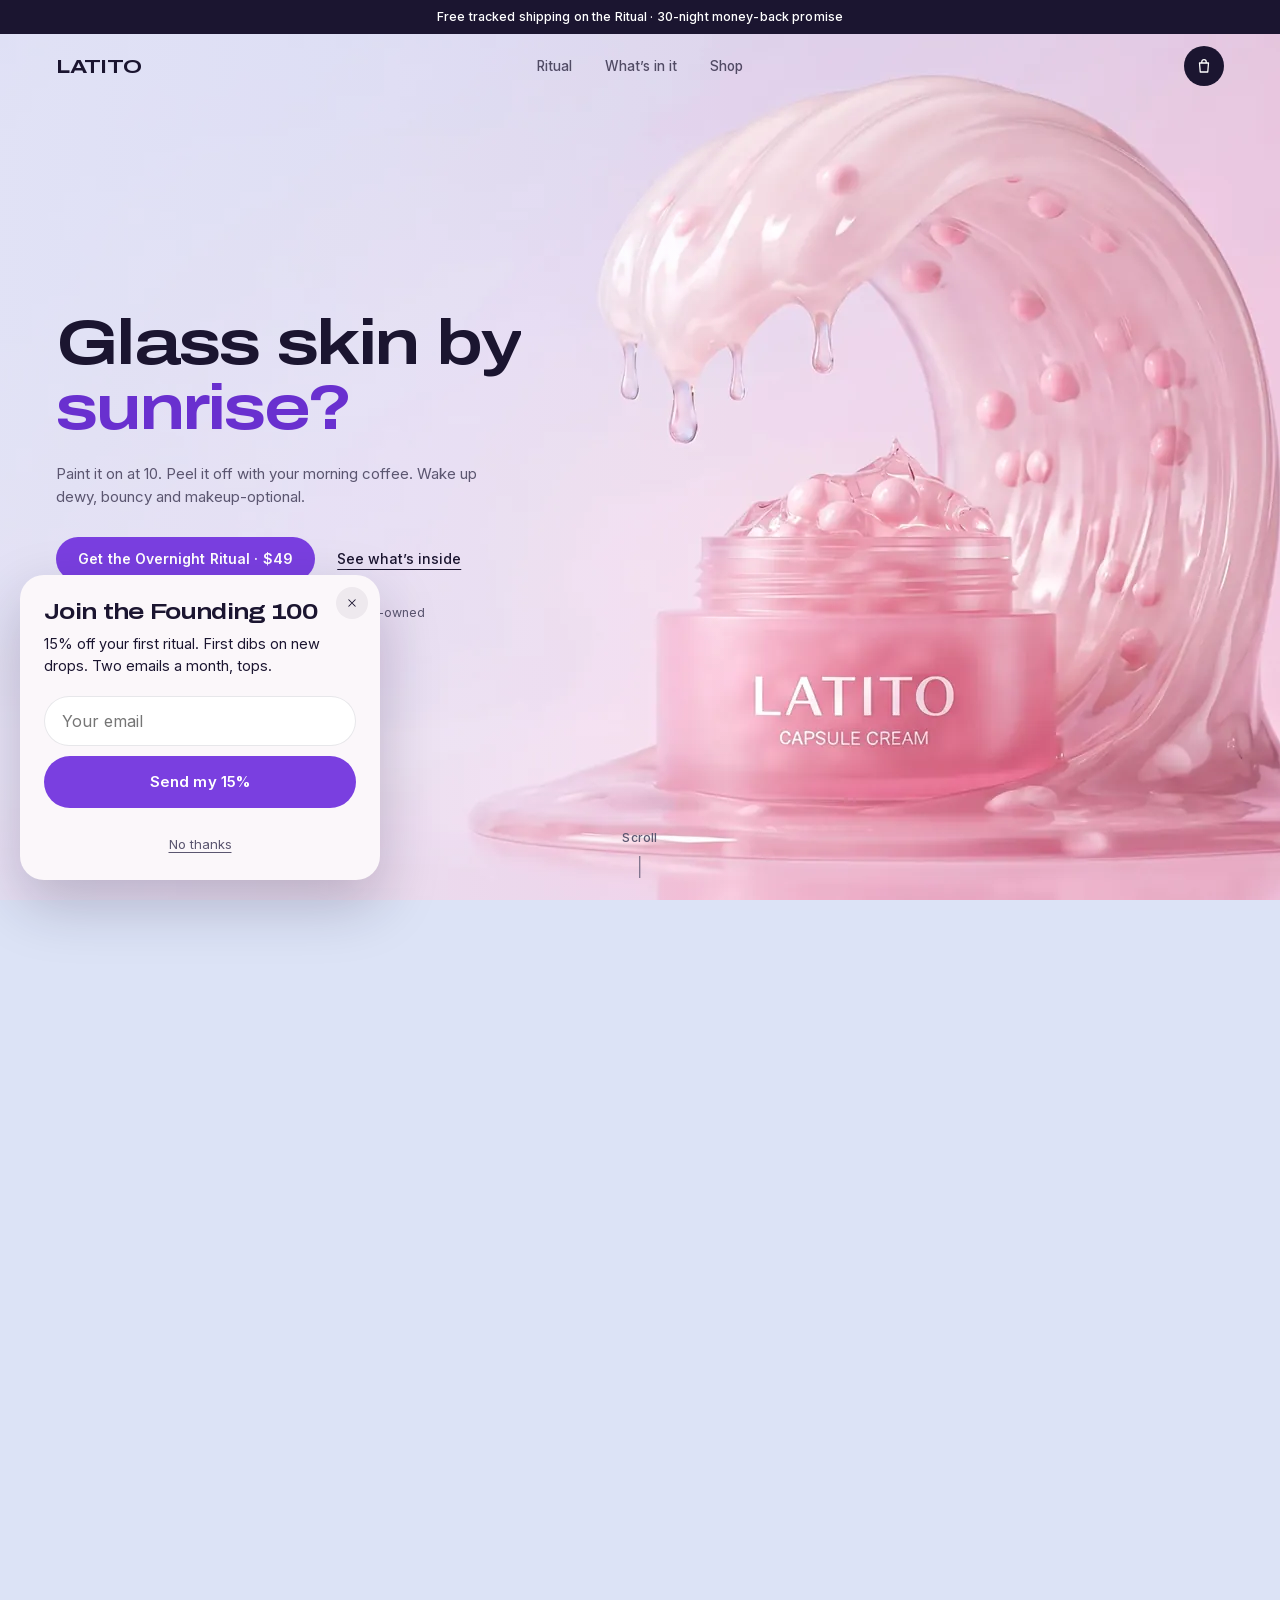
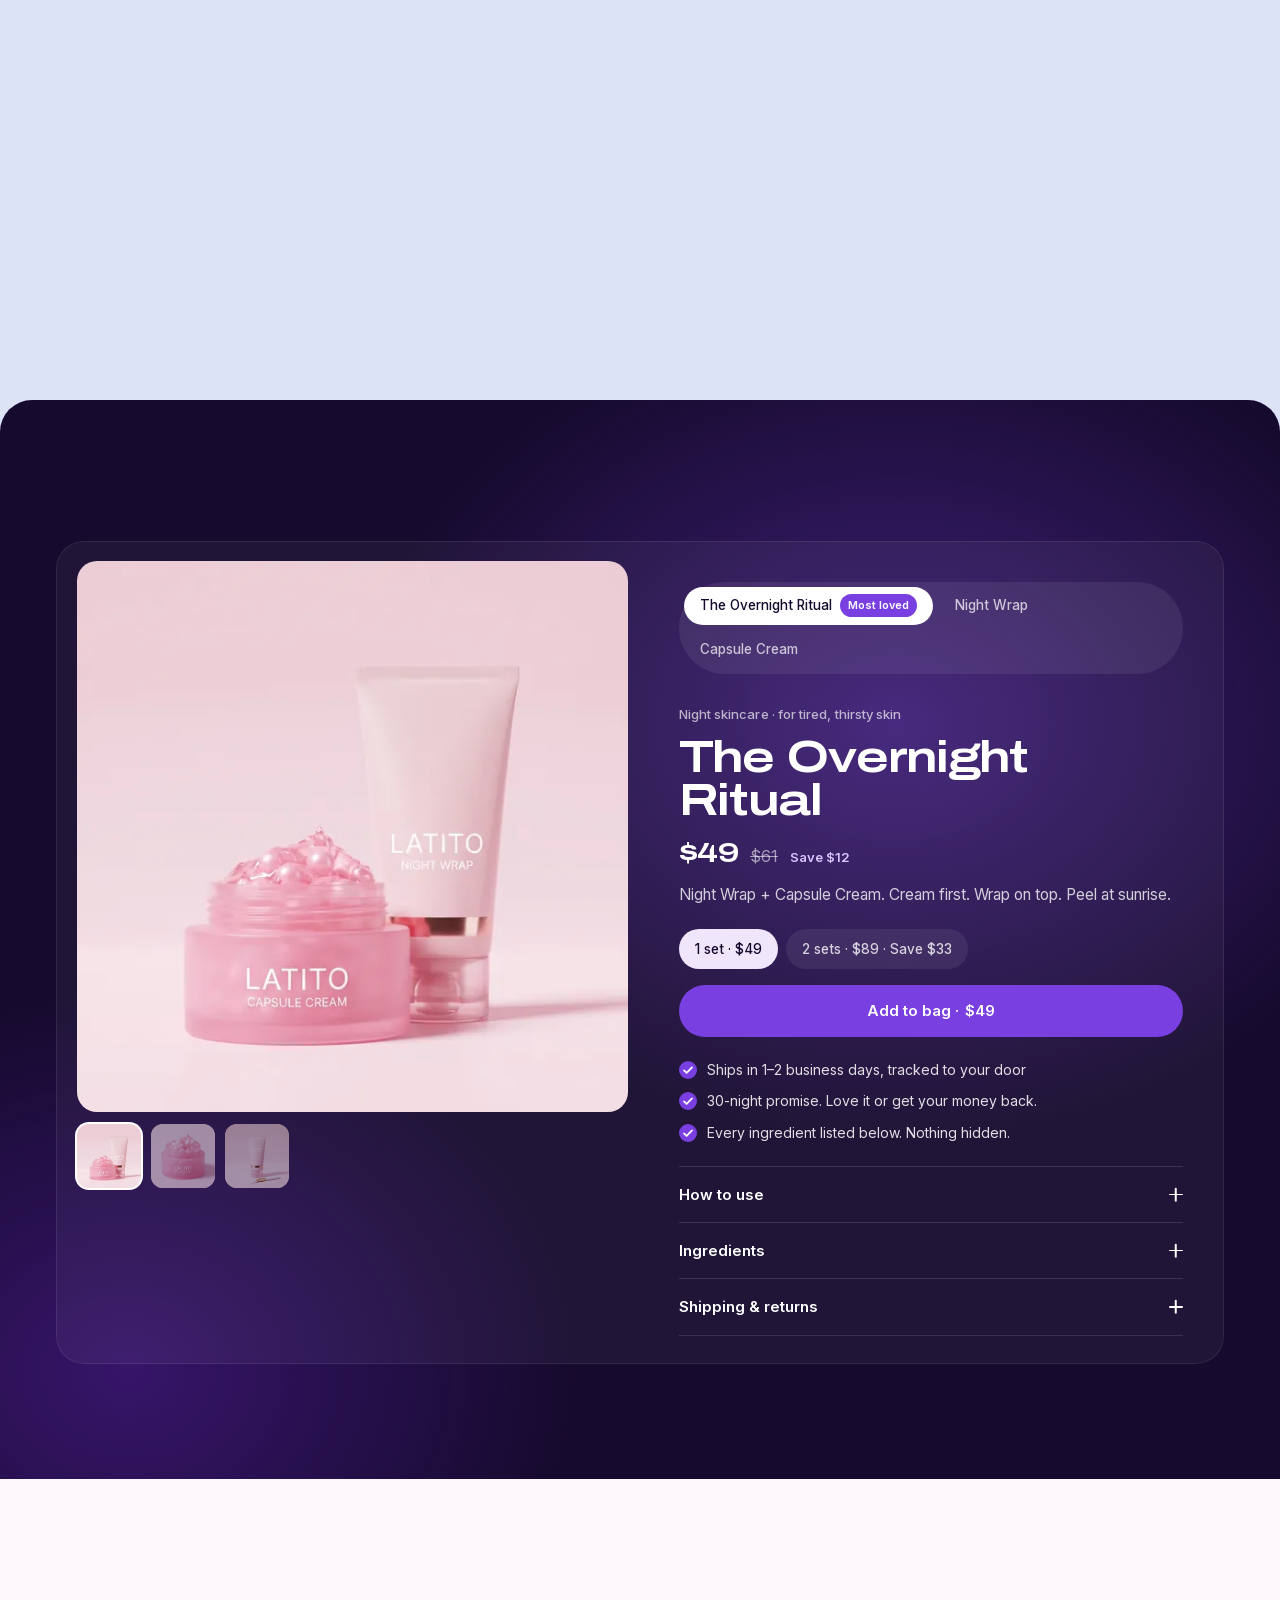
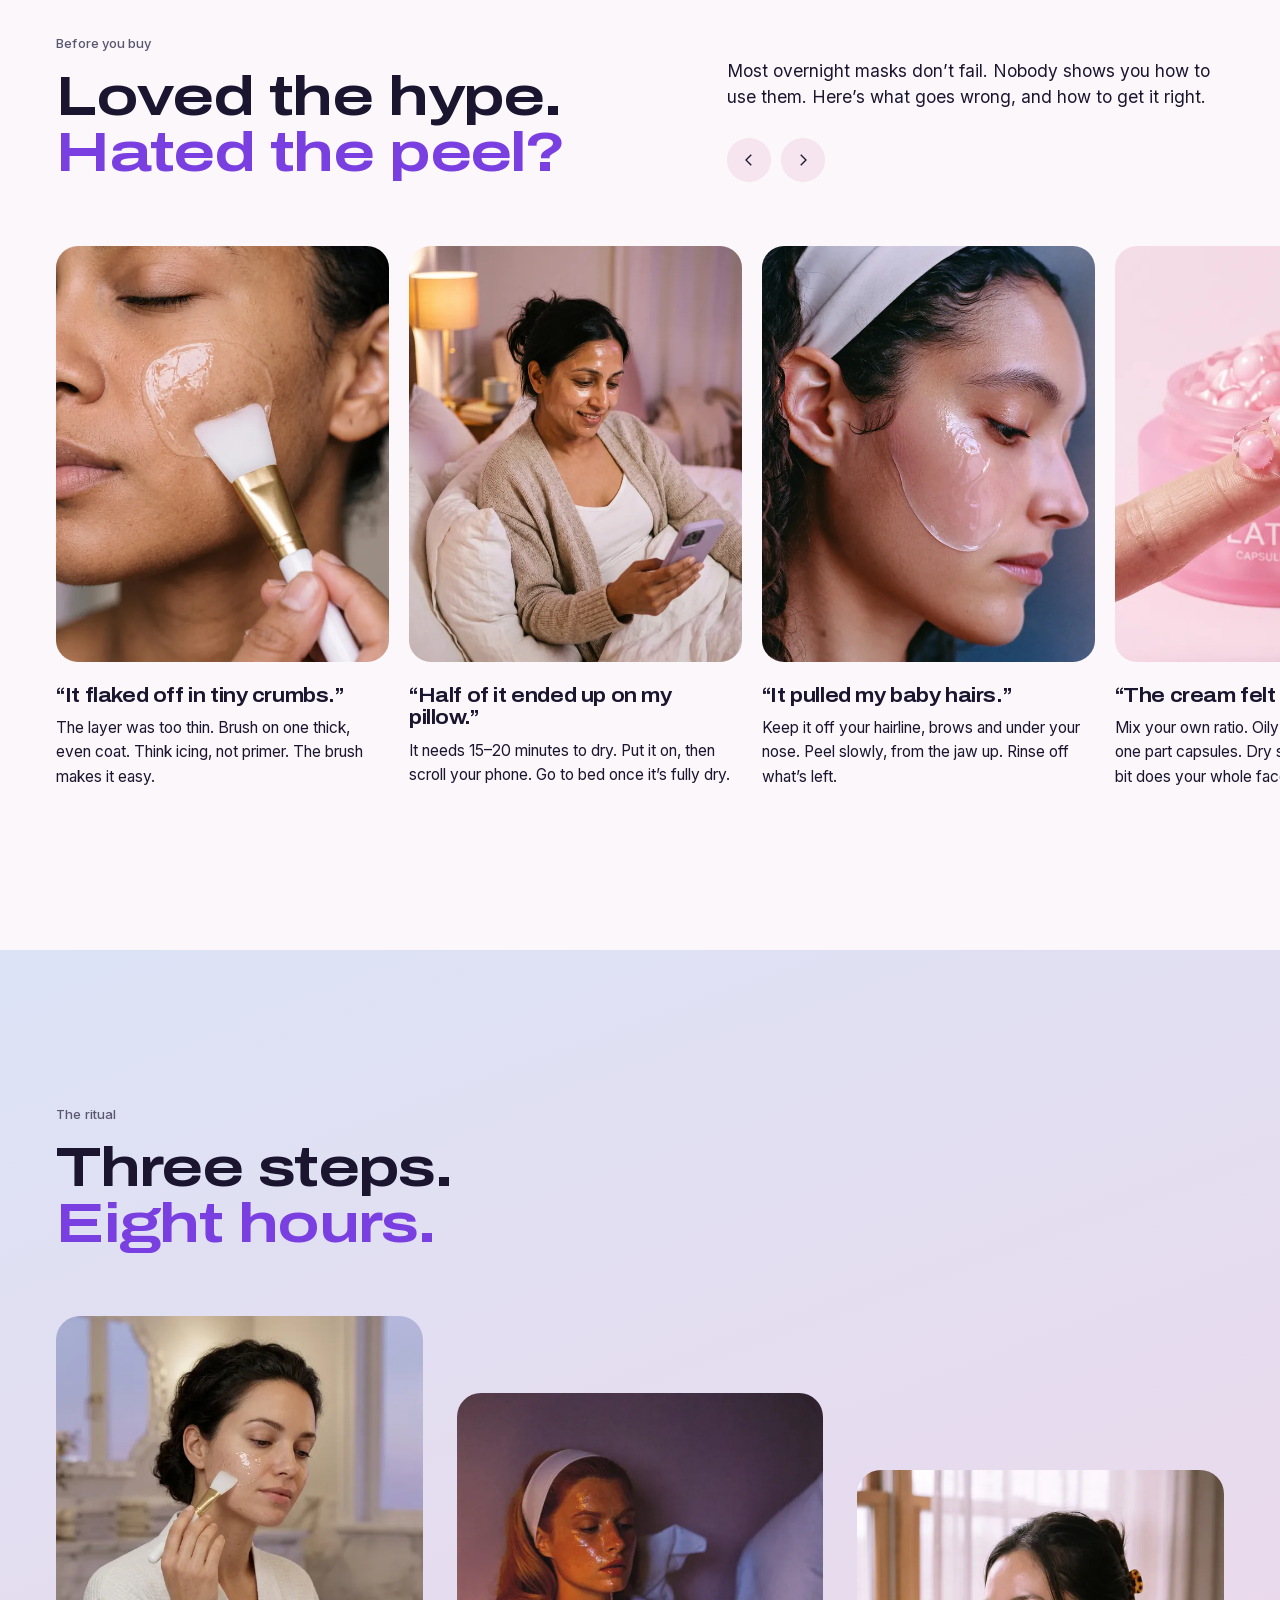
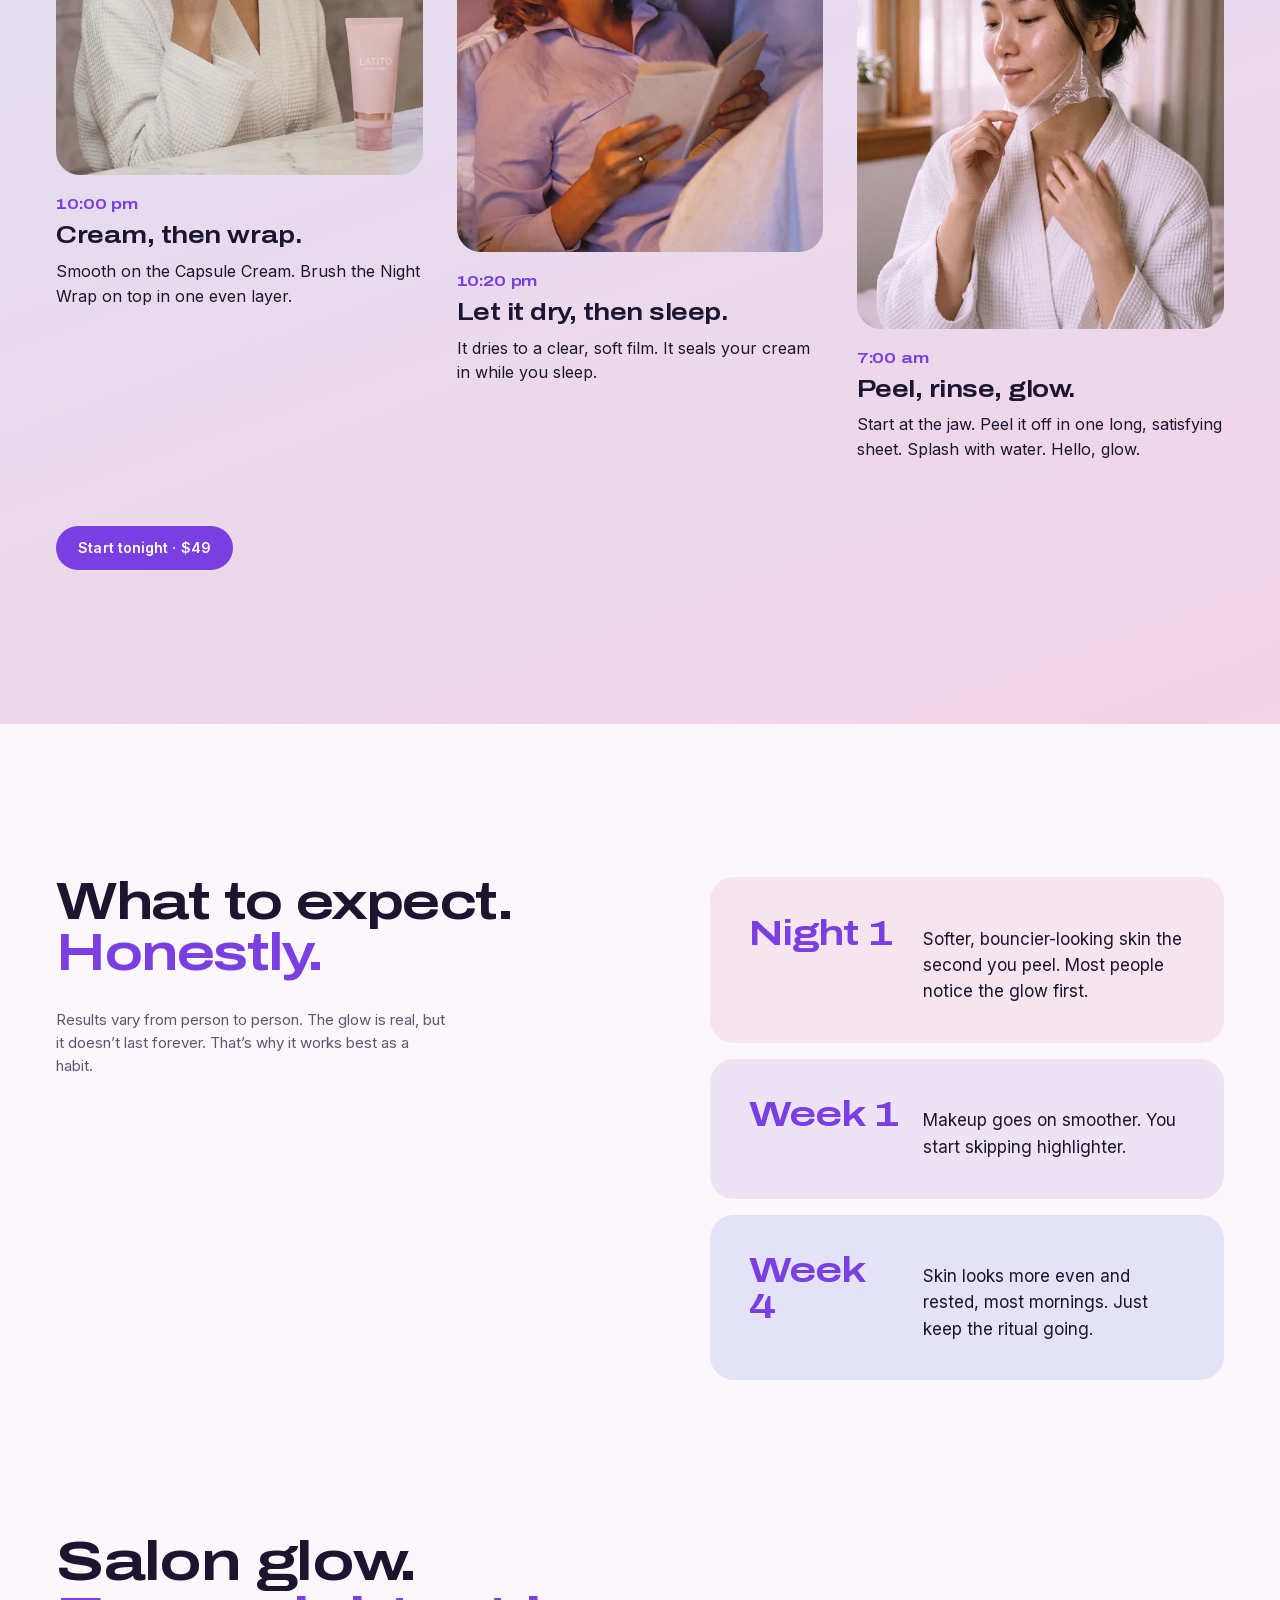
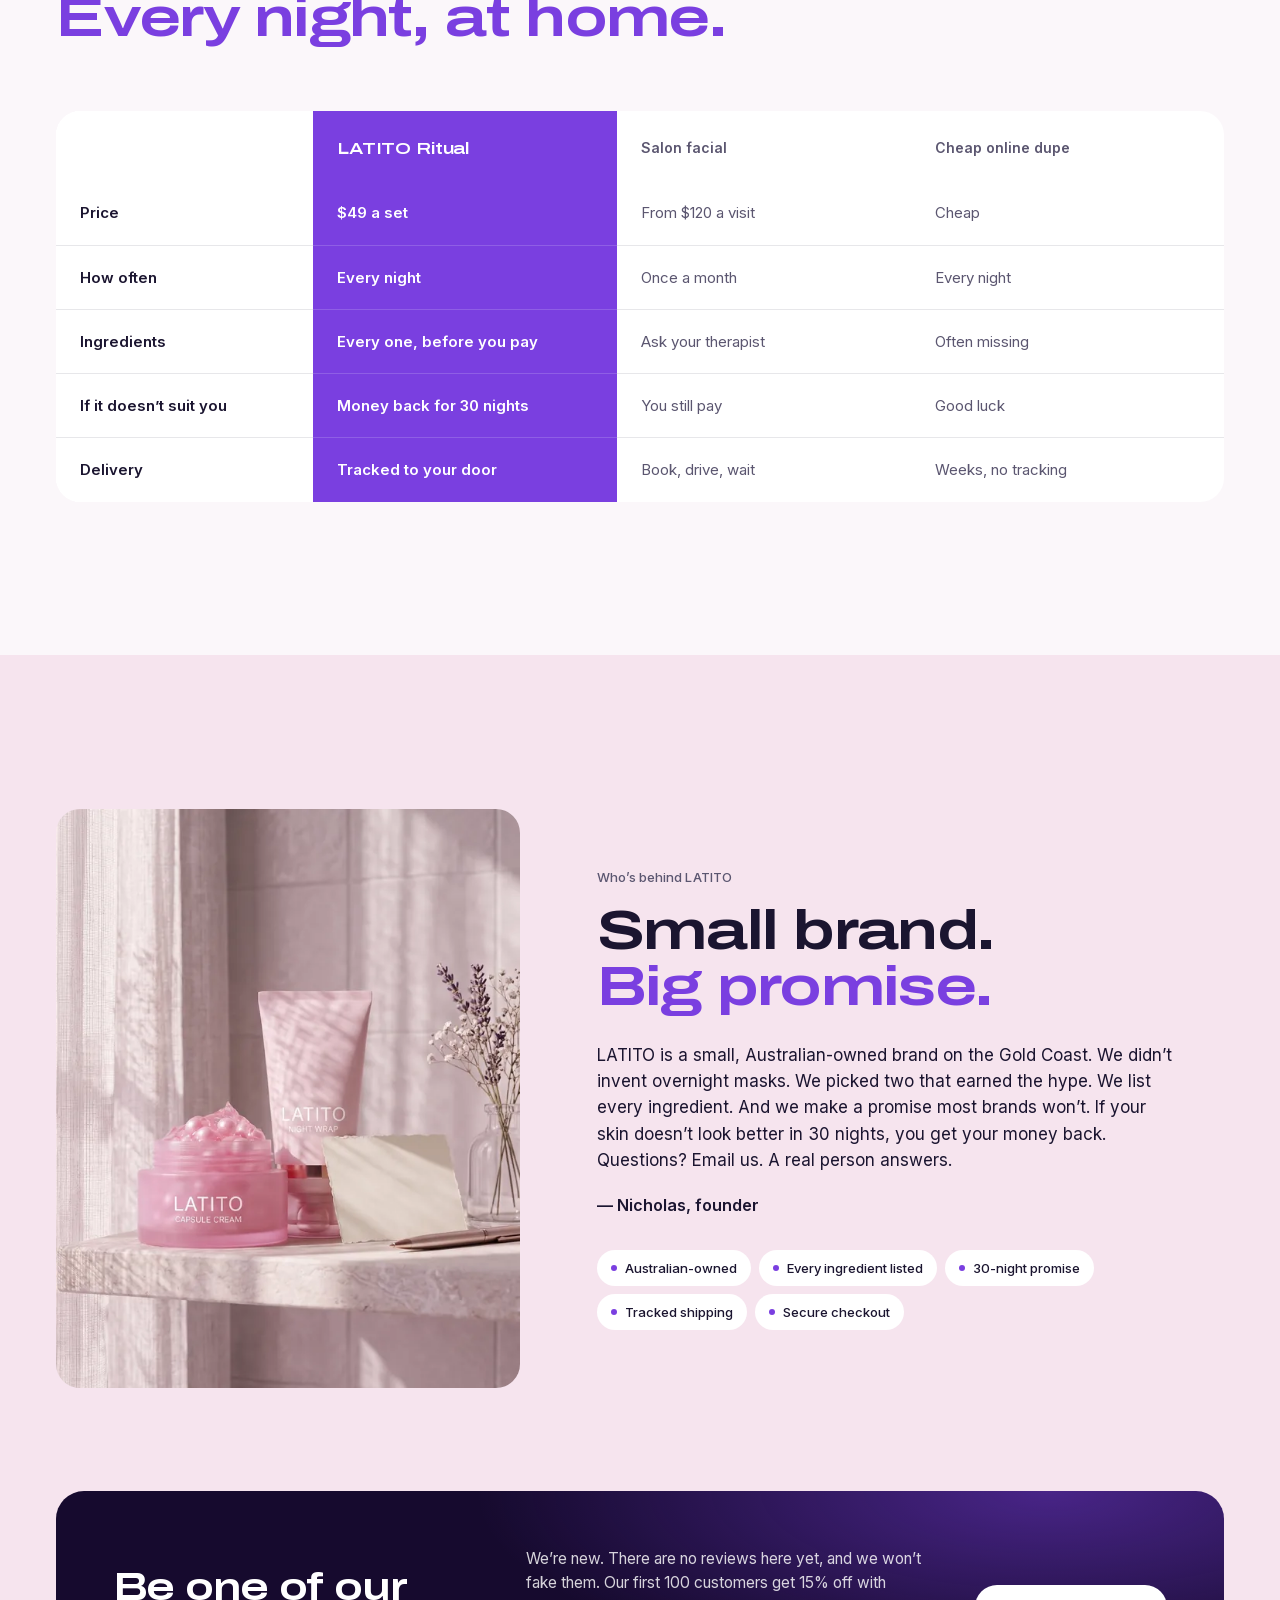
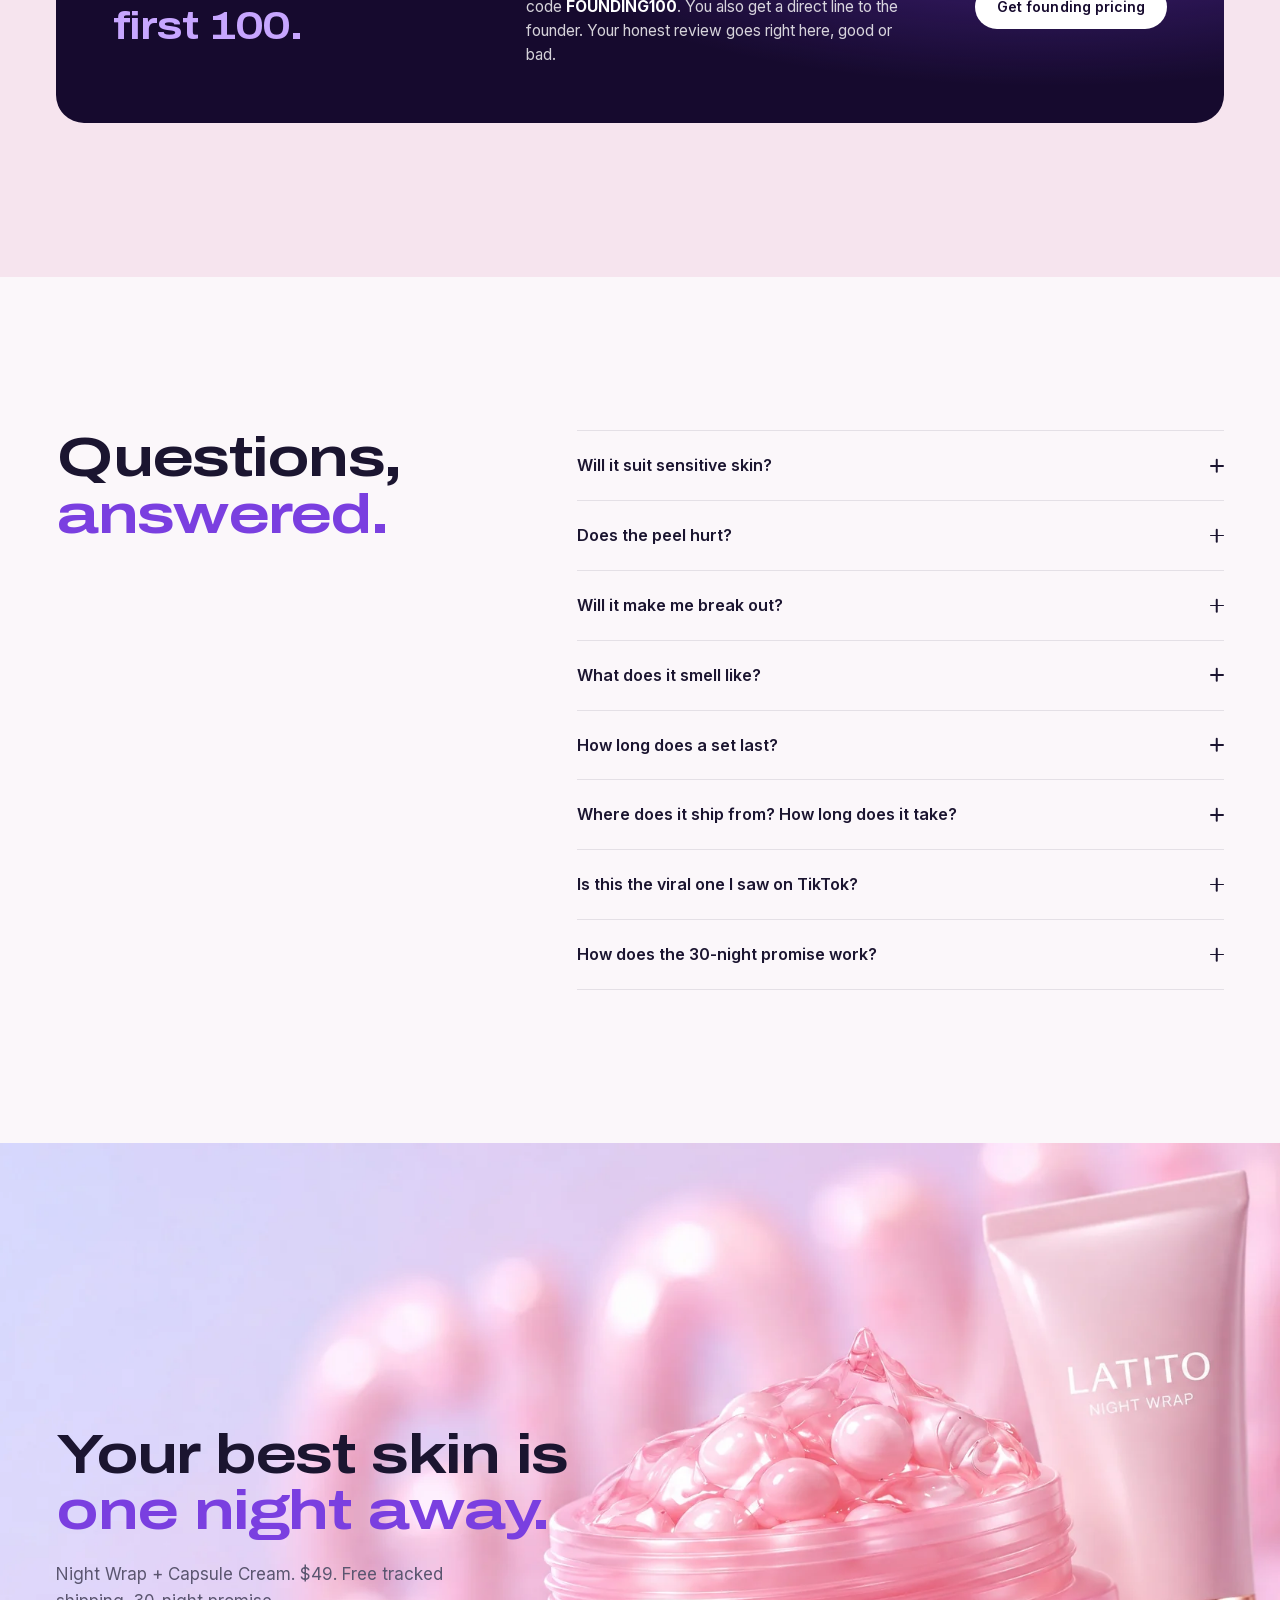
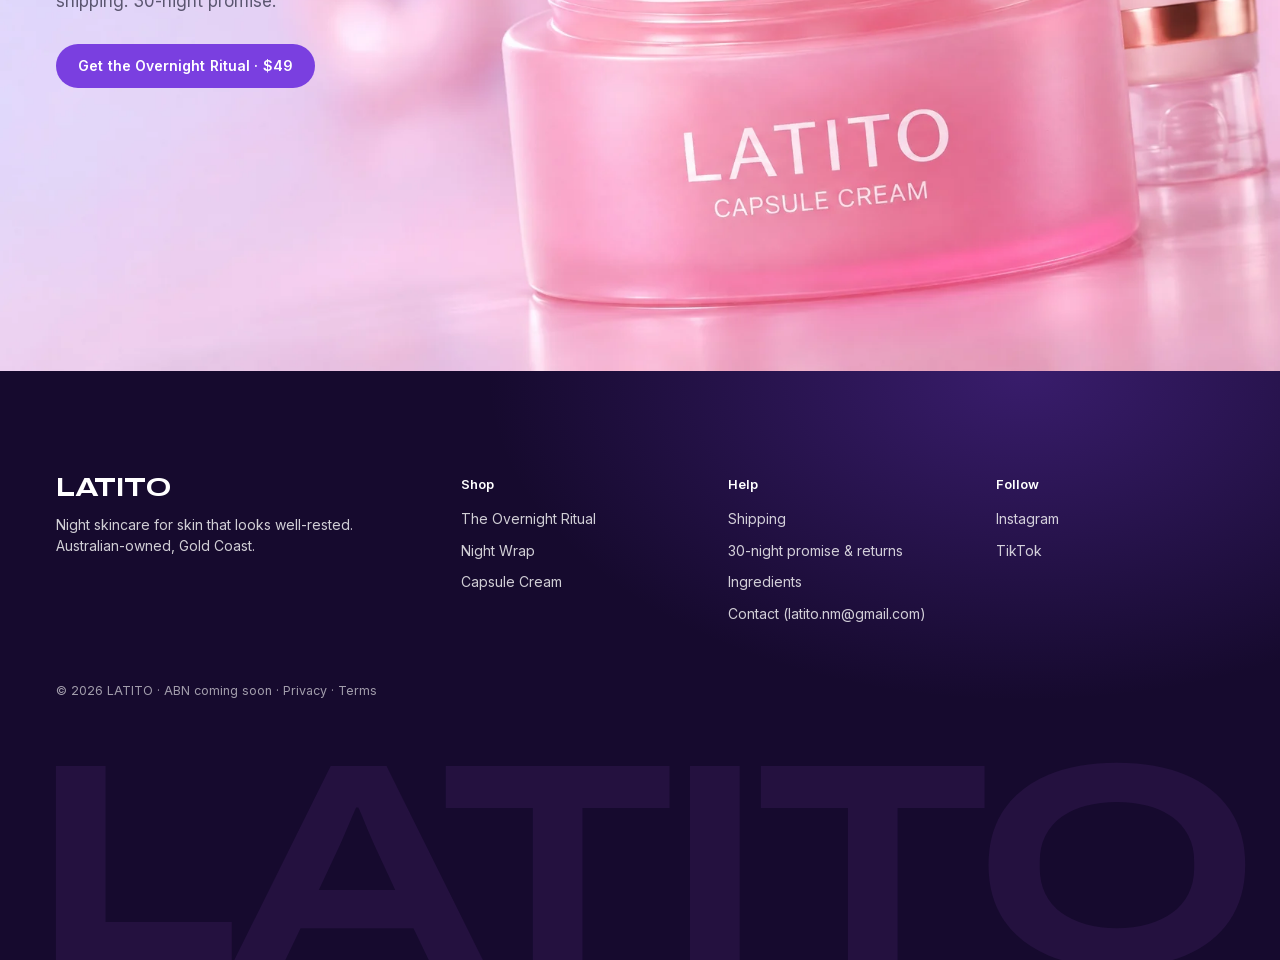
==== commit 75af1163: "Fix ritual step-1 photo and restore original step-2 Step 1 had the twisted-head error; step 2 was re" ====
--- a/index.html
+++ b/index.html
@@ -385,7 +385,7 @@
         <p>Smooth on the Capsule Cream. Brush the Night Wrap on top in one even layer.</p>
       </li>
       <li class="step" data-reveal>
-        <img src="assets/img/editorial/step-2-600.webp" srcset="assets/img/editorial/step-2-600.webp 600w, assets/img/editorial/step-2-1000.webp 1000w" sizes="(min-width: 900px) 30vw, 88vw" width="600" height="750" alt="Asleep in bed while the wrap dries to a clear film" loading="lazy" decoding="async">
+        <img src="assets/img/editorial/step-2-600.webp" srcset="assets/img/editorial/step-2-600.webp 600w, assets/img/editorial/step-2-1000.webp 1000w" sizes="(min-width: 900px) 30vw, 88vw" width="600" height="750" alt="Reading in bed while the wrap sets" loading="lazy" decoding="async">
         <p class="step__time">10:20 pm</p>
         <h3 class="step__h">Let it dry, then sleep.</h3>
         <p>It dries to a clear, soft film. It seals your cream in while you sleep.</p>
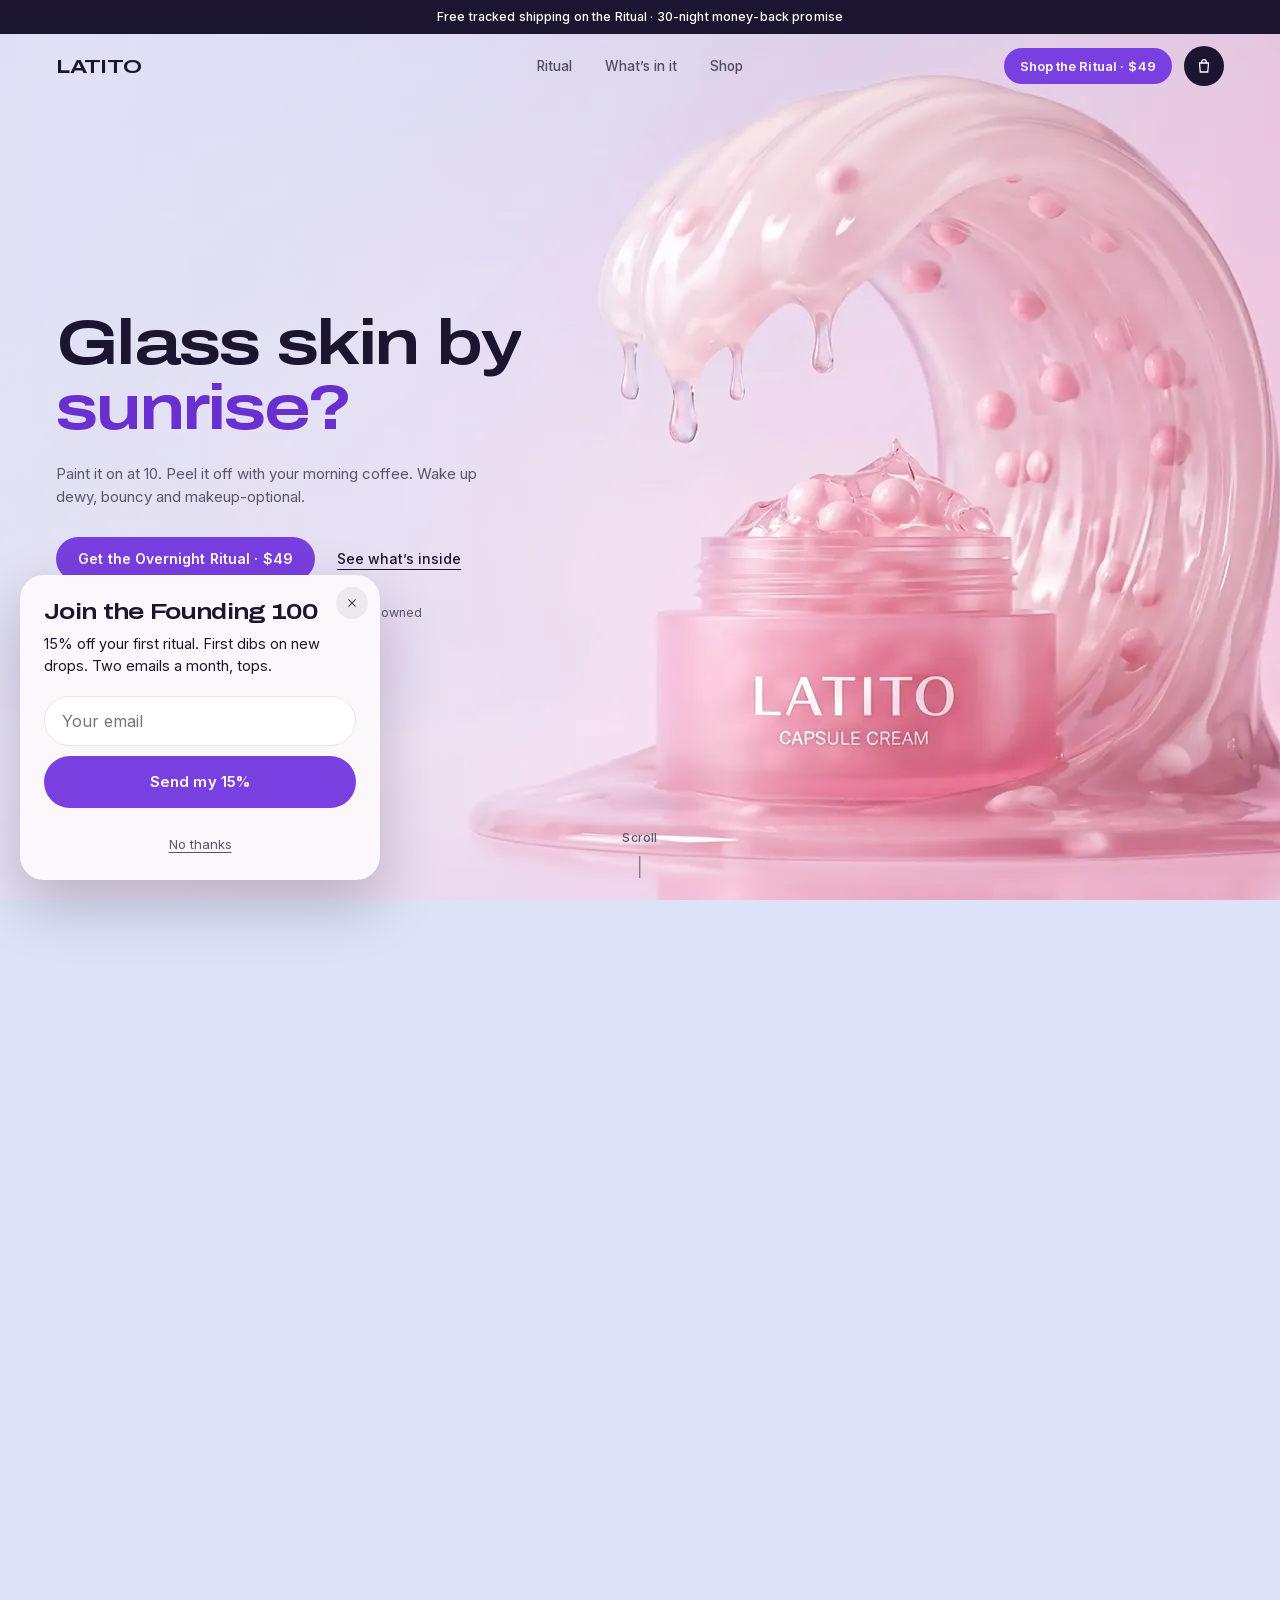
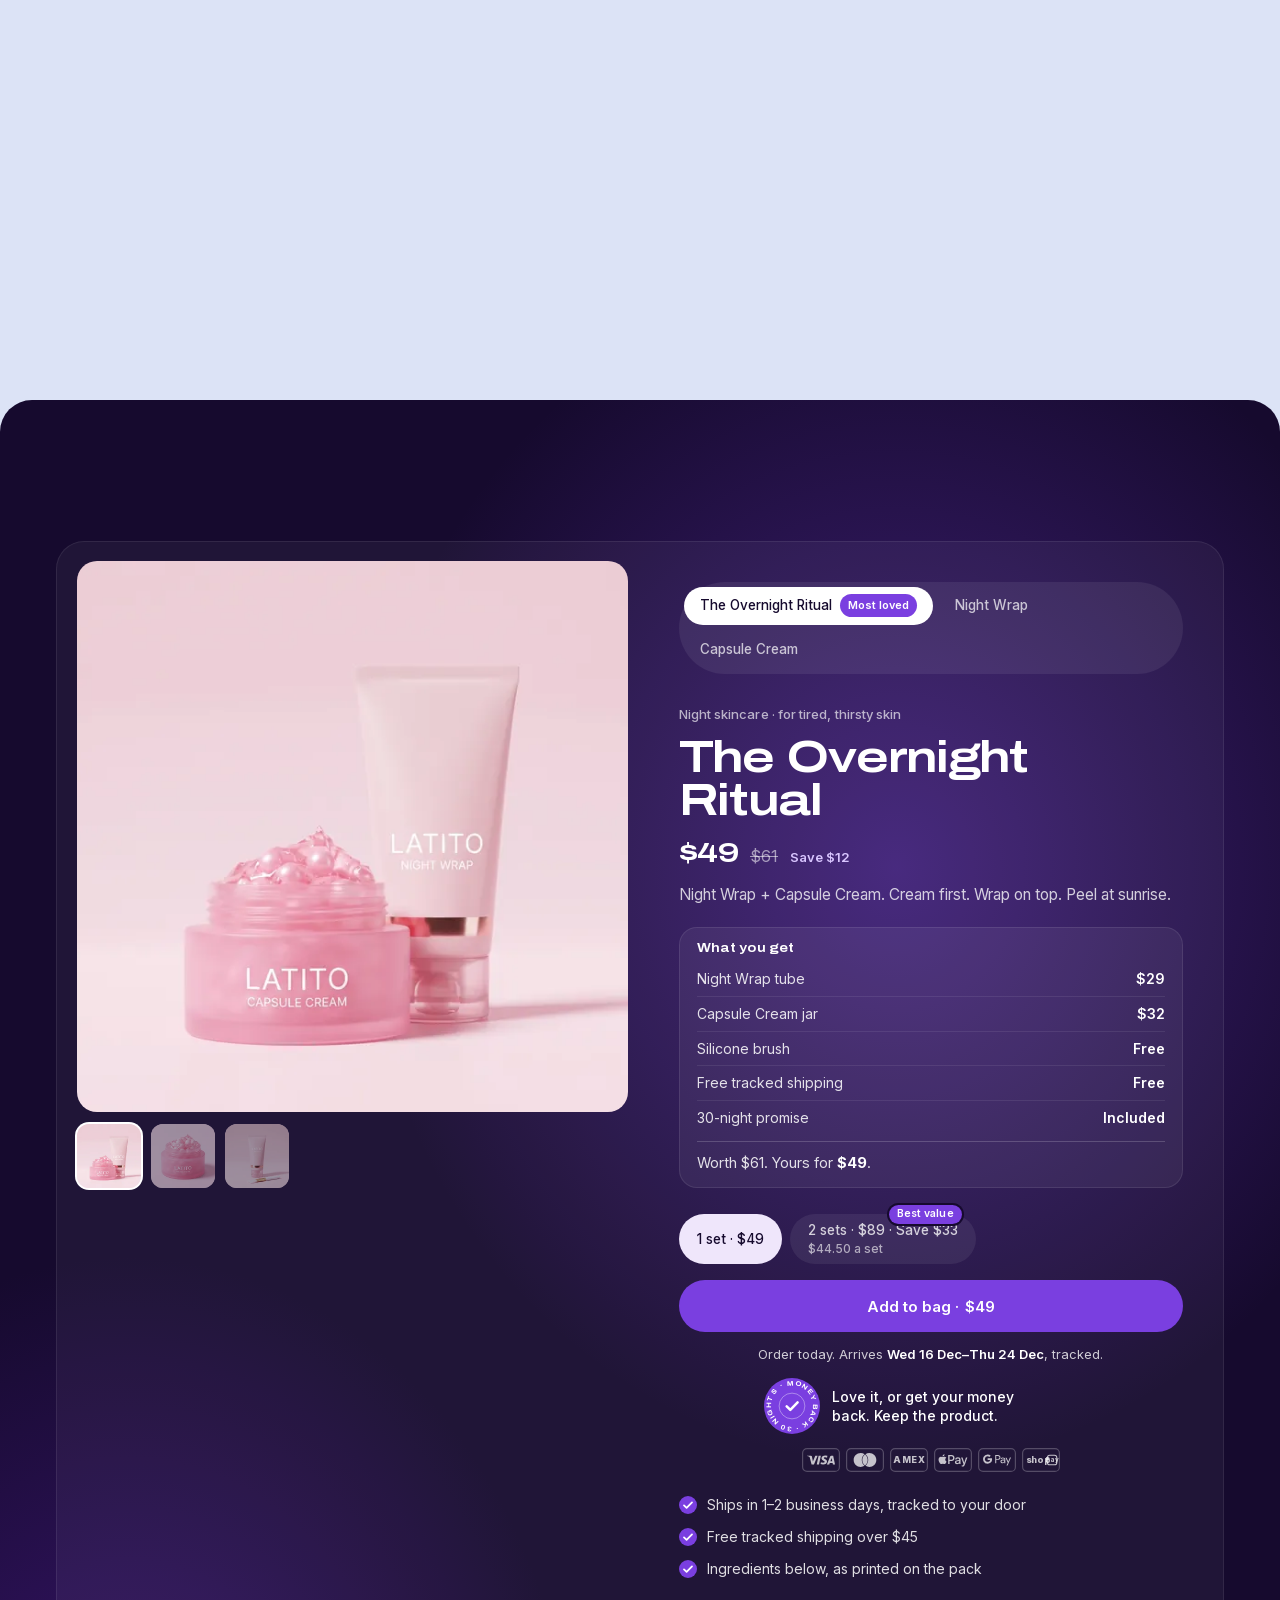
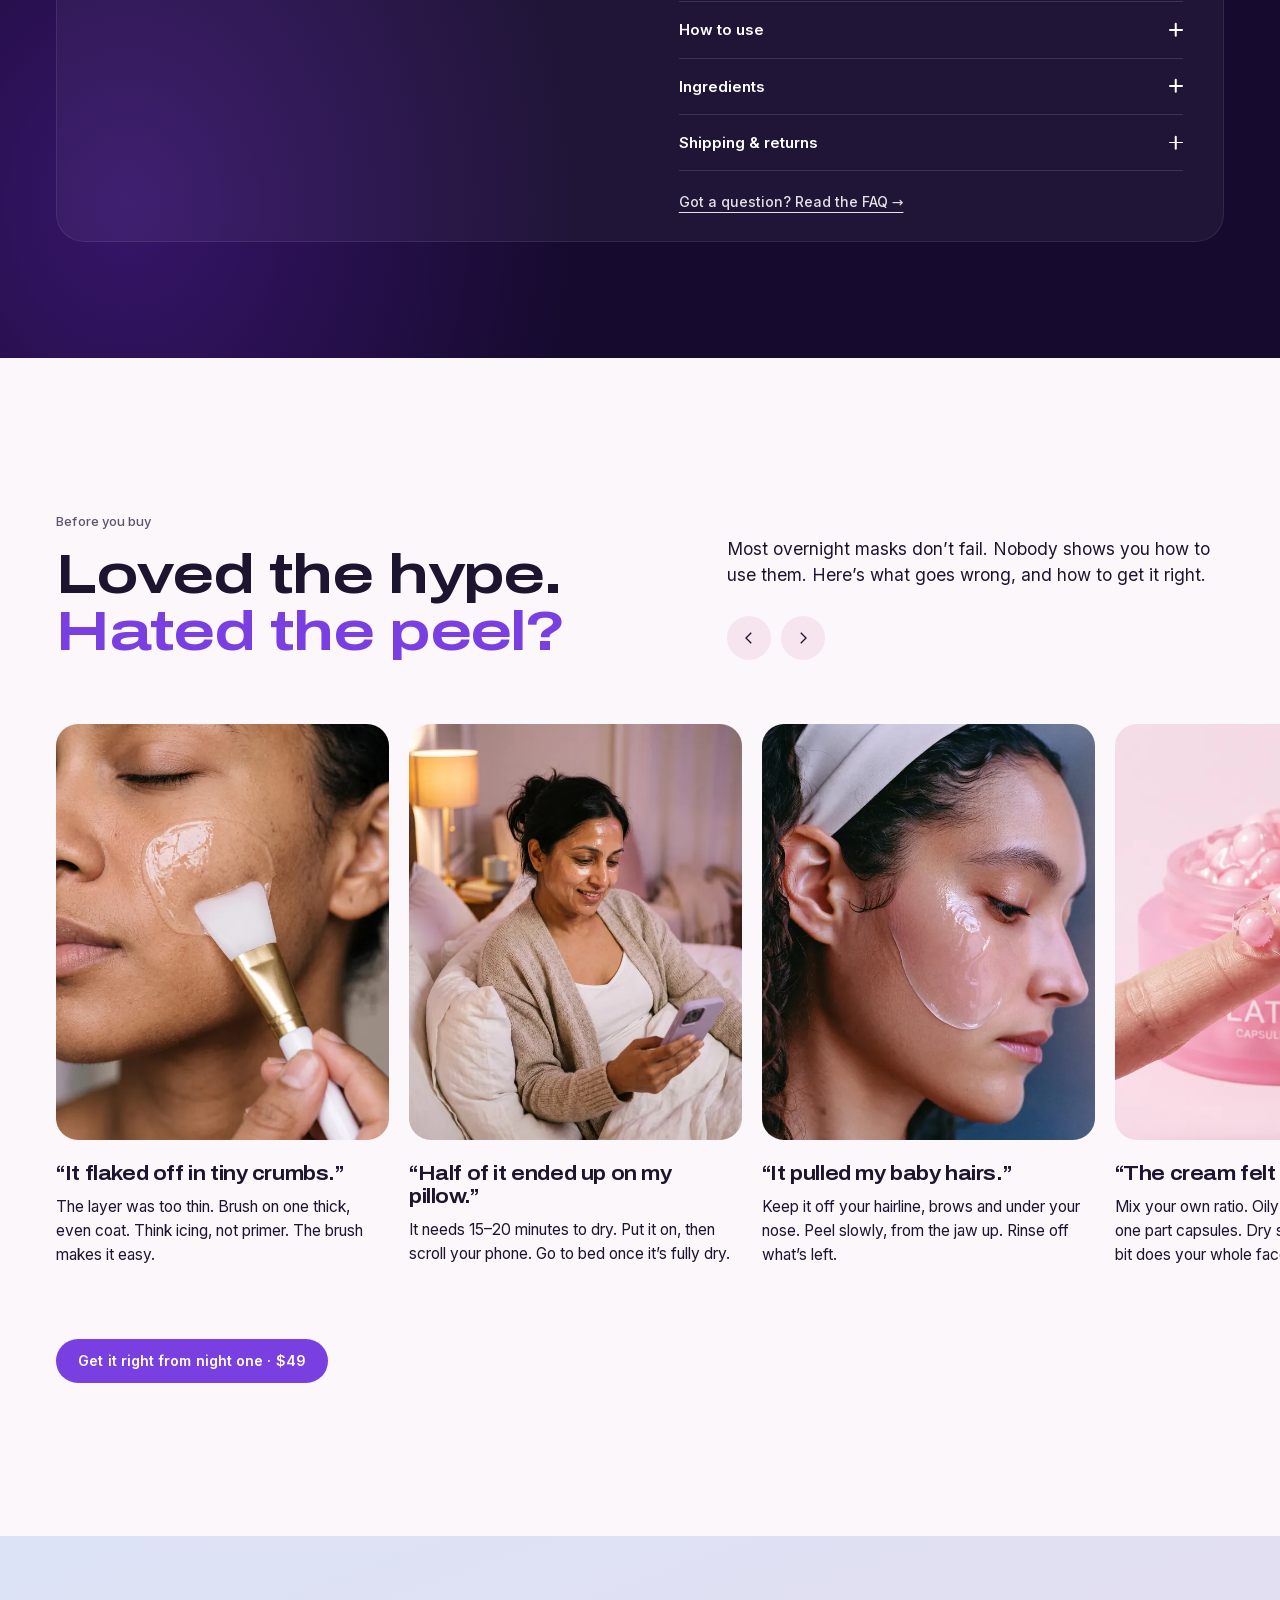
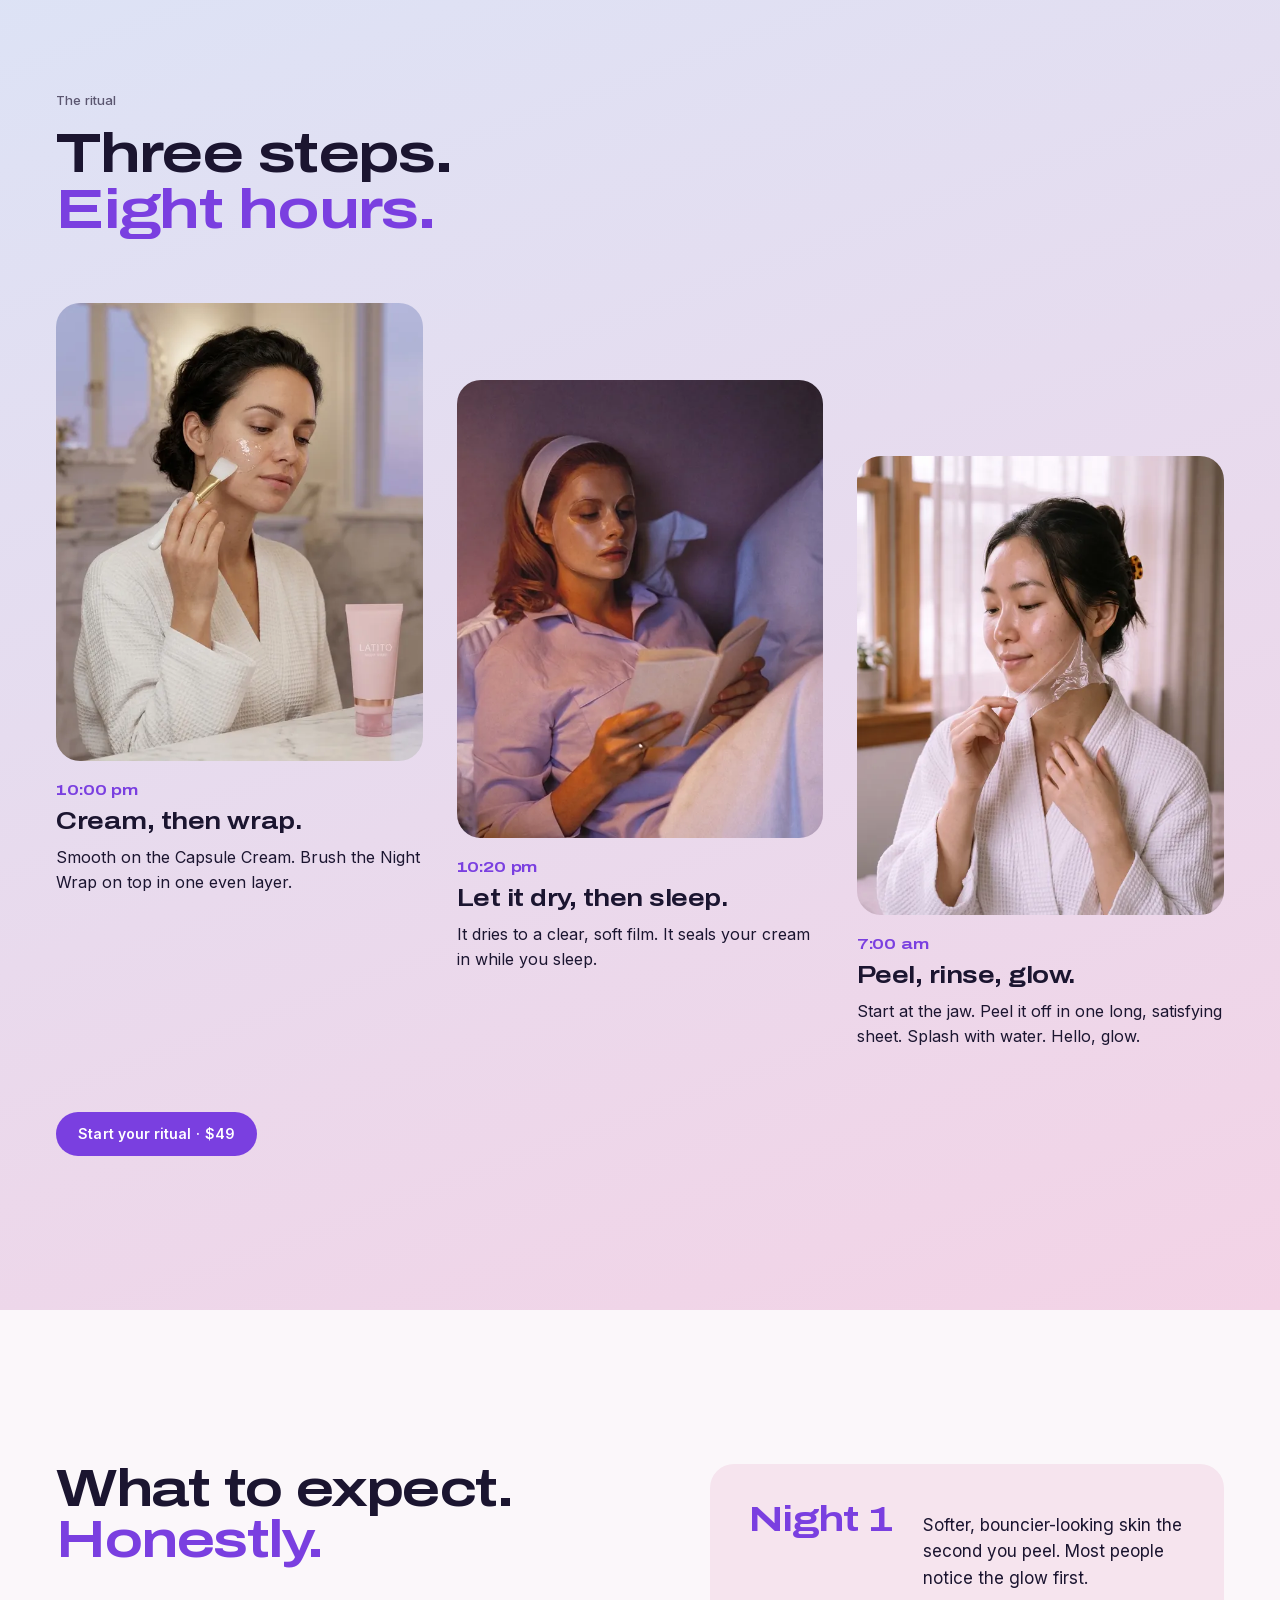
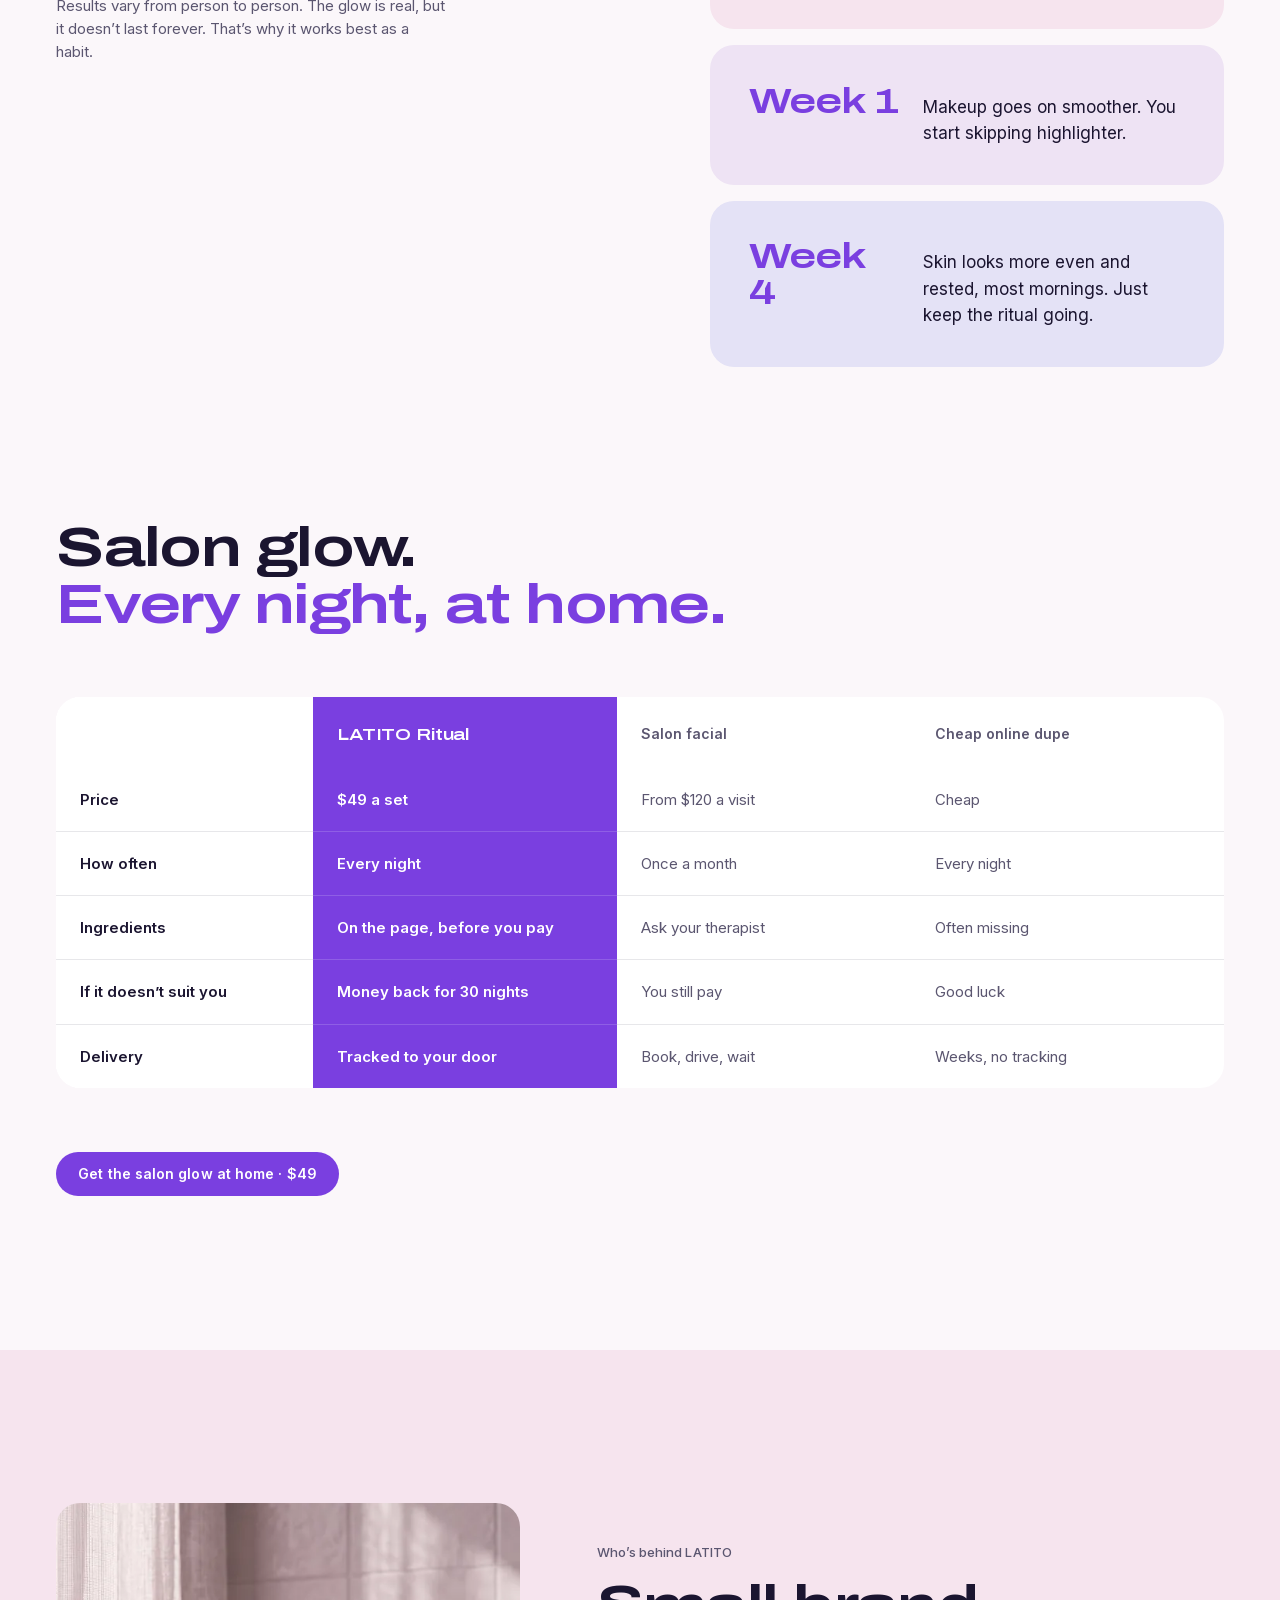
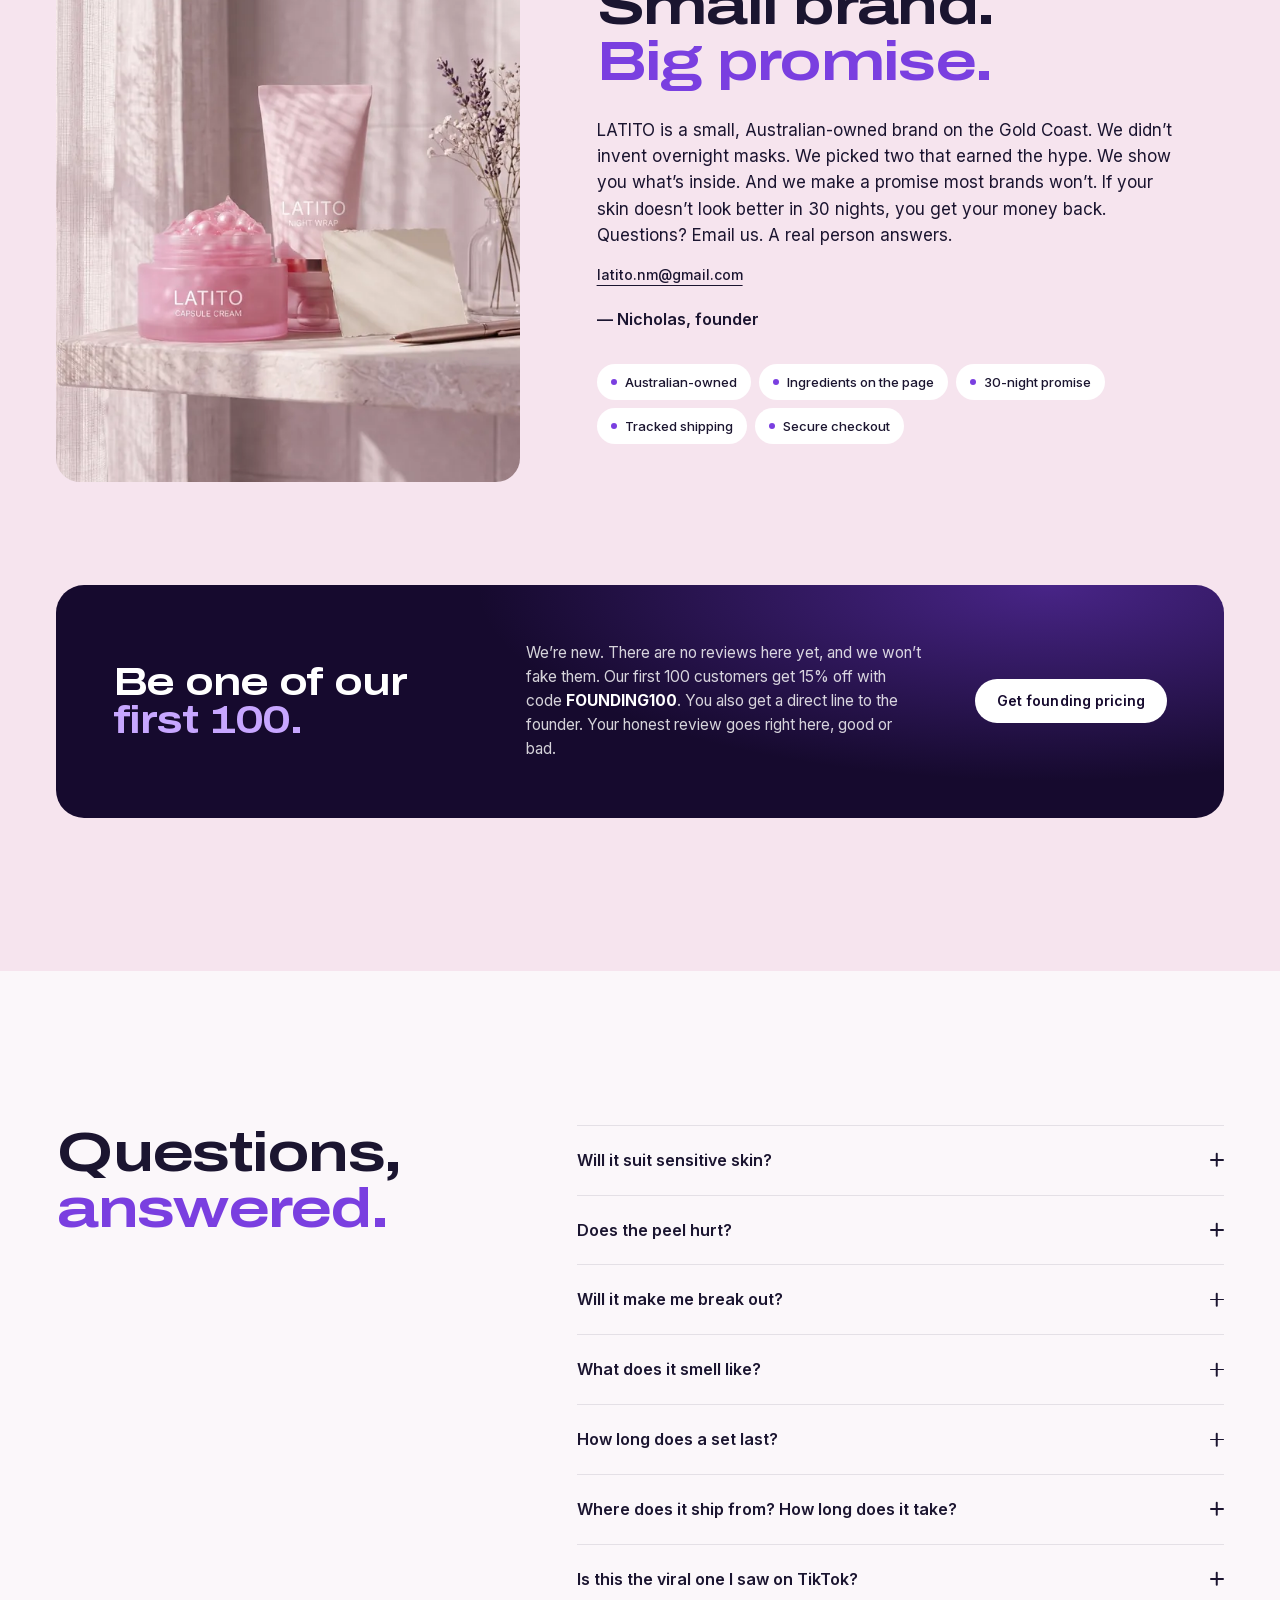
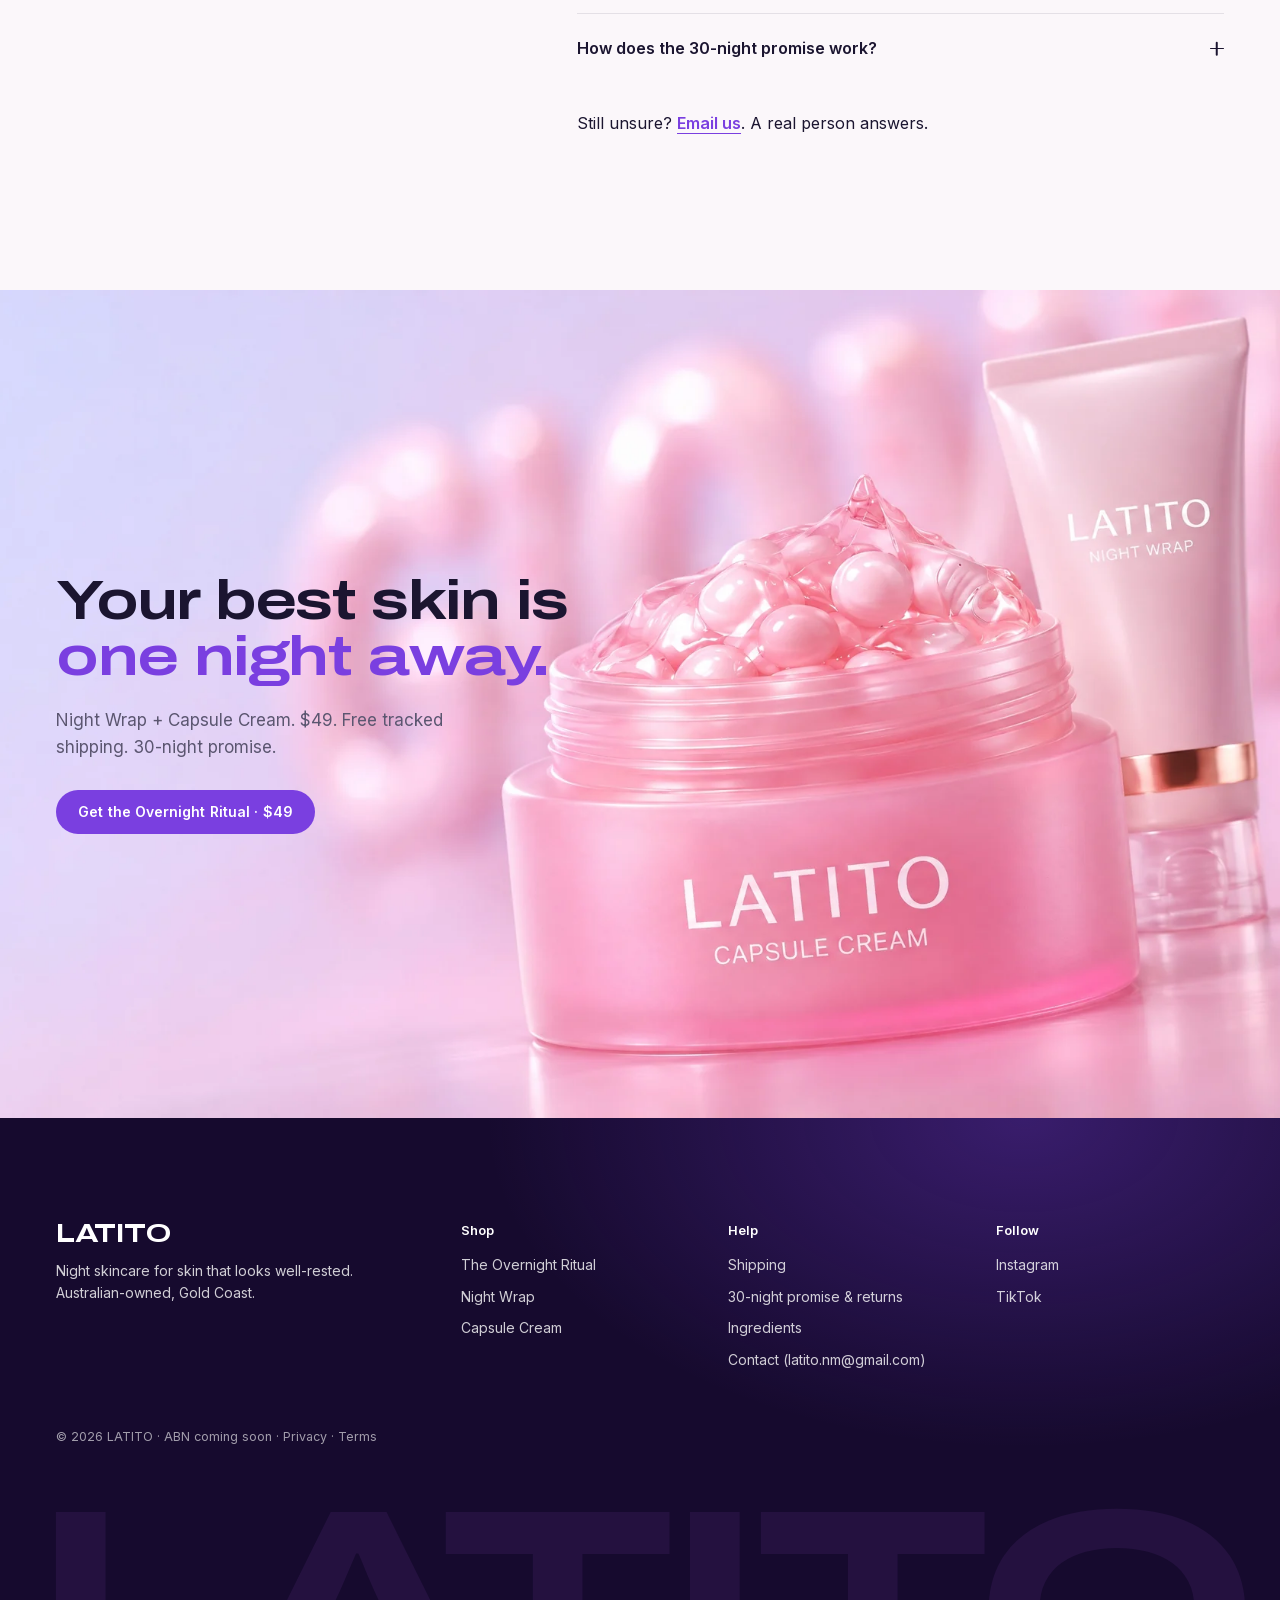
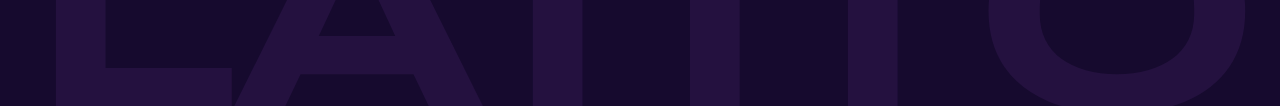
==== commit e8571abe: "Conversion upgrades, Night Wrap ingredients, corrected claims - Value stack, delivery-date estimate," ====
--- a/index.html
+++ b/index.html
@@ -5,13 +5,13 @@
 <meta charset="utf-8">
 <meta name="viewport" content="width=device-width, initial-scale=1, viewport-fit=cover">
 <title>LATITO | The Overnight Ritual for glass skin by morning</title>
-<meta name="description" content="Paint it on at night. Peel it off at sunrise. Wake up dewy. Every ingredient listed, tracked shipping, and a 30-night money-back promise.">
+<meta name="description" content="Paint it on at night. Peel it off at sunrise. Wake up dewy. Free tracked shipping on the Ritual and a 30-night money-back promise.">
 <link rel="canonical" href="https://latito.com.au/skin/">
 <meta name="theme-color" content="#DCE3F6">
 <meta property="og:type" content="website">
 <meta property="og:site_name" content="LATITO">
 <meta property="og:title" content="LATITO | The Overnight Ritual for glass skin by morning">
-<meta property="og:description" content="Paint it on at night. Peel it off at sunrise. Wake up dewy. Every ingredient listed, tracked shipping, and a 30-night money-back promise.">
+<meta property="og:description" content="Paint it on at night. Peel it off at sunrise. Wake up dewy. Free tracked shipping on the Ritual and a 30-night money-back promise.">
 <meta property="og:url" content="https://latito.com.au/skin/">
 <meta property="og:image" content="https://latito.com.au/skin/assets/img/og.jpg">
 <meta property="og:image:width" content="1200">
@@ -20,7 +20,7 @@
 <meta property="og:locale" content="en_AU">
 <meta name="twitter:card" content="summary_large_image">
 <meta name="twitter:title" content="LATITO | The Overnight Ritual for glass skin by morning">
-<meta name="twitter:description" content="Paint it on at night. Peel it off at sunrise. Wake up dewy. Every ingredient listed, tracked shipping, and a 30-night money-back promise.">
+<meta name="twitter:description" content="Paint it on at night. Peel it off at sunrise. Wake up dewy. Free tracked shipping on the Ritual and a 30-night money-back promise.">
 <meta name="twitter:image" content="https://latito.com.au/skin/assets/img/og.jpg">
 <link rel="icon" href="assets/img/favicon.svg" type="image/svg+xml">
 <link rel="preload" href="assets/fonts/archivo-var-latin.woff2" as="font" type="font/woff2" crossorigin>
@@ -91,11 +91,14 @@
       <li><a href="#formula" data-nav-link="formula">What’s in it</a></li>
       <li><a href="#shop" data-nav-link="shop">Shop</a></li>
     </ul>
+    <div class="nav__end">
+    <a class="btn btn--sm nav__cta" href="#shop" data-open-tab="ritual" data-nav-cta>Shop the Ritual · <span data-m="ritual">$49</span></a>
     <button class="nav__bag" type="button" data-open-cart aria-controls="cart" aria-expanded="false">
       <svg viewBox="0 0 24 24" width="18" height="18" aria-hidden="true"><path d="M6 8h12l-1 12H7L6 8Z M9 8V6.5a3 3 0 0 1 6 0V8" fill="none" stroke="currentColor" stroke-width="1.7" stroke-linejoin="round"/></svg>
       <span class="nav__count" data-cart-count aria-hidden="true">0</span>
       <span class="sr-only">Open your bag, <span data-cart-count>0</span> items</span>
     </button>
+    </div>
   </nav>
 </header>
 
@@ -120,7 +123,7 @@
         <button class="btn btn--violet" type="button" data-add data-sku="ritual-1" data-price="49" data-shopify-buy data-product-handle="overnight-ritual">Get the Overnight Ritual · <span data-m="ritual">$49</span></button>
         <a class="tlink" href="#formula" data-goto="formula">See what’s inside</a>
       </div>
-      <p class="beat__trust" data-fx>Every ingredient listed · 30-night promise · Australian-owned</p>
+      <p class="beat__trust" data-fx>Free tracked shipping · 30-night promise · Australian-owned</p>
     </div>
 
     <div class="beat" data-beat="2">
@@ -132,13 +135,13 @@
     </div>
 
     <div class="beat beat--low" data-beat="3" id="formula">
-      <h2 class="beat__h display"><span class="ln"><span class="ln__in">Three actives.</span></span> <span class="ln"><span class="ln__in accent">Nothing hidden.</span></span></h2>
+      <h2 class="beat__h display"><span class="ln"><span class="ln__in">Three heroes.</span></span> <span class="ln"><span class="ln__in accent">One ritual.</span></span></h2>
       <dl class="stats" data-fx>
-        <div class="stat"><dt class="stat__v">5%</dt><dd>Niacinamide. Helps skin look even and bright.</dd></div>
+        <div class="stat"><dt class="stat__v">Centella</dt><dd>Helps tired skin look calm and fresh.</dd></div>
         <div class="stat"><dt class="stat__v">Collagen</dt><dd>For skin that looks plump and bouncy.</dd></div>
         <div class="stat"><dt class="stat__v">Capsules</dt><dd>They pop into the gel for a soft glow.</dd></div>
       </dl>
-      <a class="tlink" href="#shop" data-open-acc="ingredients" data-fx>See every ingredient →</a>
+      <a class="tlink" href="#shop" data-open-acc="ingredients" data-fx>See what’s inside →</a>
     </div>
 
     <div class="beat" data-beat="4">
@@ -197,16 +200,31 @@
           <h2 class="panel__title display" id="shop-title">The Overnight Ritual</h2>
           <p class="price"><span class="price__now" data-m="ritual">$49</span> <s class="price__was"><span class="sr-only">Was </span><span data-m="ritualWas">$61</span></s> <span class="price__save">Save <span data-m="ritualSave">$12</span></span></p>
           <p class="panel__line">Night Wrap + Capsule Cream. Cream first. Wrap on top. Peel at sunrise.</p>
+          <div class="vs">
+            <p class="vs__h">What you get</p>
+            <ul class="vs__rows">
+              <li><span><span data-n></span>Night Wrap tube</span><span data-m="wrap" data-x>$29</span></li>
+              <li><span><span data-n></span>Capsule Cream jar</span><span data-m="cream" data-x>$32</span></li>
+              <li><span><span data-n></span>Silicone brush</span><span class="vs__free">Free</span></li>
+              <li data-fs><span>Free tracked shipping</span><span class="vs__free">Free</span></li>
+              <li><span>30-night promise</span><span class="vs__free">Included</span></li>
+            </ul>
+            <p class="vs__total">Worth <span data-m="ritualWas" data-x>$61</span>. Yours for <strong data-m="ritual" data-now>$49</strong>.</p>
+          </div>
           <fieldset class="qty">
             <legend class="sr-only">How many sets</legend>
-            <label class="pill"><input type="radio" name="qty-ritual" value="ritual-1" checked><span>1 set · <span data-m="ritual">$49</span></span></label>
-            <label class="pill"><input type="radio" name="qty-ritual" value="ritual-2"><span>2 sets · <span data-m="ritual2">$89</span> · Save <span data-m="ritual2Save">$33</span></span></label>
+            <label class="pill"><input type="radio" name="qty-ritual" value="ritual-1" checked><span><span>1 set · <span data-m="ritual">$49</span></span></span></label>
+            <label class="pill"><input type="radio" name="qty-ritual" value="ritual-2"><span><span>2 sets · <span data-m="ritual2">$89</span> · Save <span data-m="ritual2Save">$33</span></span><small class="pill__per"><span data-m="ritual2Per">$44.50</span> a set</small><b class="pill__tag">Best value</b></span></label>
           </fieldset>
           <button class="btn btn--violet btn--block" type="button" data-add data-main-buy data-sku="ritual-1" data-price="49" data-shopify-buy data-product-handle="overnight-ritual">Add to bag · <span data-btn-total>$49</span></button>
+          <p class="eta" data-eta hidden></p>
+          <div class="promise"><svg class="seal" viewBox="0 0 100 100" aria-hidden="true" focusable="false"><circle cx="50" cy="50" r="50" class="seal__bg"/><path id="seal-r1" d="M50 87a37 37 0 1 1 0-74a37 37 0 1 1 0 74" fill="none"/><g class="seal__ring"><text><textPath href="#seal-r1" textLength="226" lengthAdjust="spacing">30 NIGHTS · MONEY BACK ·</textPath></text></g><circle cx="50" cy="50" r="23" fill="none" stroke="#fff" stroke-opacity=".45" stroke-width="1.5"/><path d="M40.5 50.5l6.5 6.5 13-13.5" fill="none" stroke="#fff" stroke-width="4.5" stroke-linecap="round" stroke-linejoin="round"/></svg><p>Love it, or get your money back. Keep the product.</p></div>
+          <div class="pay" role="img" aria-label="Secure checkout with Visa, Mastercard, American Express, Apple Pay, Google Pay and Shop Pay"><svg class="pm" viewBox="0 0 38 24" aria-hidden="true" focusable="false"><use href="#pm-visa"/></svg><svg class="pm" viewBox="0 0 38 24" aria-hidden="true" focusable="false"><use href="#pm-mc"/></svg><svg class="pm" viewBox="0 0 38 24" aria-hidden="true" focusable="false"><use href="#pm-amex"/></svg><svg class="pm" viewBox="0 0 38 24" aria-hidden="true" focusable="false"><use href="#pm-apple"/></svg><svg class="pm" viewBox="0 0 38 24" aria-hidden="true" focusable="false"><use href="#pm-gpay"/></svg><svg class="pm" viewBox="0 0 38 24" aria-hidden="true" focusable="false"><use href="#pm-shop"/></svg></div>
+          <p class="afterpay" data-afterpay hidden>or 4 payments of <span>$12.25</span> with Afterpay</p>
           <ul class="ticks">
             <li>Ships in <span data-c="dispatch">1–2 business days</span>, tracked to your door</li>
-            <li>30-night promise. Love it or get your money back.</li>
-            <li>Every ingredient listed below. Nothing hidden.</li>
+            <li>Free tracked shipping over <span data-m="freeShip">$45</span></li>
+            <li>Ingredients below, as printed on the pack</li>
           </ul>
           <div class="accs">
             <div class="acc" data-acc="how">
@@ -221,8 +239,8 @@
             <div class="acc" data-acc="ingredients">
               <h3><button type="button" class="acc__btn" aria-expanded="false" aria-controls="acc-ritual-ing">Ingredients<span class="acc__icon" aria-hidden="true"></span></button></h3>
               <div class="acc__panel" id="acc-ritual-ing"><div class="acc__inner">
-                <p><strong>Night Wrap.</strong> We’re checking the full ingredient list with our maker. It goes up here before the first order ships.</p>
-                <p><strong>Capsule Cream.</strong> We’re checking the full ingredient list with our maker. It goes up here before the first order ships.</p>
+                <p><strong>Night Wrap (75 g).</strong> Aqua, Glycerin, Centella Asiatica Leaf Extract, Triethanolamine, Carbomer, Collagen. <em>As printed on the pack.</em> Use within 24 months of opening.</p>
+                <p><strong>Capsule Cream (55 g).</strong> We’re checking the full ingredient list with our maker. It goes up here before the first order ships.</p>
               </div></div>
             </div>
             <div class="acc" data-acc="shipping">
@@ -234,6 +252,7 @@
               </ul></div></div>
             </div>
           </div>
+          <a class="tlink faq-hook" href="#faq">Got a question? Read the FAQ →</a>
         </div>
 
         <!-- Night Wrap -->
@@ -242,16 +261,28 @@
           <h2 class="panel__title display">Night Wrap</h2>
           <p class="price"><span class="price__now" data-m="wrap">$29</span></p>
           <p class="panel__line">Brush it on. Let it dry. Sleep. Peel it off at sunrise. Silicone brush included.</p>
+          <div class="vs">
+            <p class="vs__h">What you get</p>
+            <ul class="vs__rows">
+              <li><span><span data-n></span>Night Wrap tube</span><span data-m="wrap" data-x>$29</span></li>
+              <li data-fs hidden><span>Free tracked shipping</span><span class="vs__free">Free</span></li>
+              <li><span>30-night promise</span><span class="vs__free">Included</span></li>
+            </ul>
+          </div>
           <fieldset class="qty">
             <legend class="sr-only">How many tubes</legend>
-            <label class="pill"><input type="radio" name="qty-wrap" value="wrap-1" checked><span>1 tube · <span data-m="wrap">$29</span></span></label>
-            <label class="pill"><input type="radio" name="qty-wrap" value="wrap-2"><span>2 tubes · <span data-m="wrap2">$52</span> · Save <span data-m="wrap2Save">$6</span></span></label>
+            <label class="pill"><input type="radio" name="qty-wrap" value="wrap-1" checked><span><span>1 tube · <span data-m="wrap">$29</span></span></span></label>
+            <label class="pill"><input type="radio" name="qty-wrap" value="wrap-2"><span><span>2 tubes · <span data-m="wrap2">$52</span> · Save <span data-m="wrap2Save">$6</span></span><small class="pill__per"><span data-m="wrap2Per">$26</span> each</small><b class="pill__tag">Best value</b></span></label>
           </fieldset>
           <button class="btn btn--violet btn--block" type="button" data-add data-main-buy data-sku="wrap-1" data-price="29" data-shopify-buy data-product-handle="night-wrap">Add to bag · <span data-btn-total>$29</span></button>
+          <p class="eta" data-eta hidden></p>
+          <div class="promise"><svg class="seal" viewBox="0 0 100 100" aria-hidden="true" focusable="false"><circle cx="50" cy="50" r="50" class="seal__bg"/><path id="seal-r2" d="M50 87a37 37 0 1 1 0-74a37 37 0 1 1 0 74" fill="none"/><g class="seal__ring"><text><textPath href="#seal-r2" textLength="226" lengthAdjust="spacing">30 NIGHTS · MONEY BACK ·</textPath></text></g><circle cx="50" cy="50" r="23" fill="none" stroke="#fff" stroke-opacity=".45" stroke-width="1.5"/><path d="M40.5 50.5l6.5 6.5 13-13.5" fill="none" stroke="#fff" stroke-width="4.5" stroke-linecap="round" stroke-linejoin="round"/></svg><p>Love it, or get your money back. Keep the product.</p></div>
+          <div class="pay" role="img" aria-label="Secure checkout with Visa, Mastercard, American Express, Apple Pay, Google Pay and Shop Pay"><svg class="pm" viewBox="0 0 38 24" aria-hidden="true" focusable="false"><use href="#pm-visa"/></svg><svg class="pm" viewBox="0 0 38 24" aria-hidden="true" focusable="false"><use href="#pm-mc"/></svg><svg class="pm" viewBox="0 0 38 24" aria-hidden="true" focusable="false"><use href="#pm-amex"/></svg><svg class="pm" viewBox="0 0 38 24" aria-hidden="true" focusable="false"><use href="#pm-apple"/></svg><svg class="pm" viewBox="0 0 38 24" aria-hidden="true" focusable="false"><use href="#pm-gpay"/></svg><svg class="pm" viewBox="0 0 38 24" aria-hidden="true" focusable="false"><use href="#pm-shop"/></svg></div>
+          <p class="afterpay" data-afterpay hidden>or 4 payments of <span>$12.25</span> with Afterpay</p>
           <ul class="ticks">
             <li>Ships in <span data-c="dispatch">1–2 business days</span>, tracked to your door</li>
-            <li>30-night promise. Love it or get your money back.</li>
-            <li>Every ingredient listed below. Nothing hidden.</li>
+            <li>Free tracked shipping over <span data-m="freeShip">$45</span></li>
+            <li>Ingredients below, as printed on the pack</li>
           </ul>
           <div class="accs">
             <div class="acc" data-acc="how">
@@ -265,7 +296,7 @@
             <div class="acc" data-acc="ingredients">
               <h3><button type="button" class="acc__btn" aria-expanded="false" aria-controls="acc-wrap-ing">Ingredients<span class="acc__icon" aria-hidden="true"></span></button></h3>
               <div class="acc__panel" id="acc-wrap-ing"><div class="acc__inner">
-                <p>We’re checking the full ingredient list with our maker. It goes up here before the first order ships.</p>
+                <p><strong>Night Wrap (75 g).</strong> Aqua, Glycerin, Centella Asiatica Leaf Extract, Triethanolamine, Carbomer, Collagen. <em>As printed on the pack.</em> Use within 24 months of opening.</p>
               </div></div>
             </div>
             <div class="acc" data-acc="shipping">
@@ -277,6 +308,7 @@
               </ul></div></div>
             </div>
           </div>
+          <a class="tlink faq-hook" href="#faq">Got a question? Read the FAQ →</a>
         </div>
 
         <!-- Capsule Cream -->
@@ -285,16 +317,28 @@
           <h2 class="panel__title display">Capsule Cream</h2>
           <p class="price"><span class="price__now" data-m="cream">$32</span></p>
           <p class="panel__line">A bouncy jelly full of pink capsules. Crush them in and pick your finish.</p>
+          <div class="vs">
+            <p class="vs__h">What you get</p>
+            <ul class="vs__rows">
+              <li><span><span data-n></span>Capsule Cream jar</span><span data-m="cream" data-x>$32</span></li>
+              <li data-fs hidden><span>Free tracked shipping</span><span class="vs__free">Free</span></li>
+              <li><span>30-night promise</span><span class="vs__free">Included</span></li>
+            </ul>
+          </div>
           <fieldset class="qty">
             <legend class="sr-only">How many jars</legend>
-            <label class="pill"><input type="radio" name="qty-cream" value="cream-1" checked><span>1 jar · <span data-m="cream">$32</span></span></label>
-            <label class="pill"><input type="radio" name="qty-cream" value="cream-2"><span>2 jars · <span data-m="cream2">$58</span> · Save <span data-m="cream2Save">$6</span></span></label>
+            <label class="pill"><input type="radio" name="qty-cream" value="cream-1" checked><span><span>1 jar · <span data-m="cream">$32</span></span></span></label>
+            <label class="pill"><input type="radio" name="qty-cream" value="cream-2"><span><span>2 jars · <span data-m="cream2">$58</span> · Save <span data-m="cream2Save">$6</span></span><small class="pill__per"><span data-m="cream2Per">$29</span> each</small><b class="pill__tag">Best value</b></span></label>
           </fieldset>
           <button class="btn btn--violet btn--block" type="button" data-add data-main-buy data-sku="cream-1" data-price="32" data-shopify-buy data-product-handle="capsule-cream">Add to bag · <span data-btn-total>$32</span></button>
+          <p class="eta" data-eta hidden></p>
+          <div class="promise"><svg class="seal" viewBox="0 0 100 100" aria-hidden="true" focusable="false"><circle cx="50" cy="50" r="50" class="seal__bg"/><path id="seal-r3" d="M50 87a37 37 0 1 1 0-74a37 37 0 1 1 0 74" fill="none"/><g class="seal__ring"><text><textPath href="#seal-r3" textLength="226" lengthAdjust="spacing">30 NIGHTS · MONEY BACK ·</textPath></text></g><circle cx="50" cy="50" r="23" fill="none" stroke="#fff" stroke-opacity=".45" stroke-width="1.5"/><path d="M40.5 50.5l6.5 6.5 13-13.5" fill="none" stroke="#fff" stroke-width="4.5" stroke-linecap="round" stroke-linejoin="round"/></svg><p>Love it, or get your money back. Keep the product.</p></div>
+          <div class="pay" role="img" aria-label="Secure checkout with Visa, Mastercard, American Express, Apple Pay, Google Pay and Shop Pay"><svg class="pm" viewBox="0 0 38 24" aria-hidden="true" focusable="false"><use href="#pm-visa"/></svg><svg class="pm" viewBox="0 0 38 24" aria-hidden="true" focusable="false"><use href="#pm-mc"/></svg><svg class="pm" viewBox="0 0 38 24" aria-hidden="true" focusable="false"><use href="#pm-amex"/></svg><svg class="pm" viewBox="0 0 38 24" aria-hidden="true" focusable="false"><use href="#pm-apple"/></svg><svg class="pm" viewBox="0 0 38 24" aria-hidden="true" focusable="false"><use href="#pm-gpay"/></svg><svg class="pm" viewBox="0 0 38 24" aria-hidden="true" focusable="false"><use href="#pm-shop"/></svg></div>
+          <p class="afterpay" data-afterpay hidden>or 4 payments of <span>$12.25</span> with Afterpay</p>
           <ul class="ticks">
             <li>Ships in <span data-c="dispatch">1–2 business days</span>, tracked to your door</li>
-            <li>30-night promise. Love it or get your money back.</li>
-            <li>Every ingredient listed below. Nothing hidden.</li>
+            <li>Free tracked shipping over <span data-m="freeShip">$45</span></li>
+            <li>Ingredients below, as printed on the pack</li>
           </ul>
           <div class="accs">
             <div class="acc" data-acc="how">
@@ -308,7 +352,7 @@
             <div class="acc" data-acc="ingredients">
               <h3><button type="button" class="acc__btn" aria-expanded="false" aria-controls="acc-cream-ing">Ingredients<span class="acc__icon" aria-hidden="true"></span></button></h3>
               <div class="acc__panel" id="acc-cream-ing"><div class="acc__inner">
-                <p>We’re checking the full ingredient list with our maker. It goes up here before the first order ships.</p>
+                <p><strong>Capsule Cream (55 g).</strong> We’re checking the full ingredient list with our maker. It goes up here before the first order ships.</p>
               </div></div>
             </div>
             <div class="acc" data-acc="shipping">
@@ -320,6 +364,7 @@
               </ul></div></div>
             </div>
           </div>
+          <a class="tlink faq-hook" href="#faq">Got a question? Read the FAQ →</a>
         </div>
       </div>
     </div>
@@ -368,6 +413,9 @@
       <p>New products need an intro. Patch test behind your ear first. Then use it every second night for a week.</p>
     </li>
   </ol>
+  <div class="wrap mid-cta" data-reveal>
+    <a class="btn btn--violet" href="#shop" data-open-tab="ritual">Get it right from night one · <span data-m="ritual">$49</span></a>
+  </div>
 </section>
 
 <!-- ============ RITUAL ============ -->
@@ -398,7 +446,7 @@
       </li>
     </ol>
     <div class="ritual__cta" data-reveal>
-      <button class="btn btn--violet" type="button" data-add data-sku="ritual-1" data-price="49" data-shopify-buy data-product-handle="overnight-ritual">Start tonight · <span data-m="ritual">$49</span></button>
+      <button class="btn btn--violet" type="button" data-add data-sku="ritual-1" data-price="49" data-shopify-buy data-product-handle="overnight-ritual">Start your ritual · <span data-m="ritual">$49</span></button>
     </div>
   </div>
 </section>
@@ -432,11 +480,14 @@
         <tbody>
           <tr><th scope="row">Price</th><td class="is-us"><span data-m="ritual">$49</span> a set</td><td>From $120 a visit</td><td>Cheap</td></tr>
           <tr><th scope="row">How often</th><td class="is-us">Every night</td><td>Once a month</td><td>Every night</td></tr>
-          <tr><th scope="row">Ingredients</th><td class="is-us">Every one, before you pay</td><td>Ask your therapist</td><td>Often missing</td></tr>
+          <tr><th scope="row">Ingredients</th><td class="is-us">On the page, before you pay</td><td>Ask your therapist</td><td>Often missing</td></tr>
           <tr><th scope="row">If it doesn’t suit you</th><td class="is-us">Money back for 30 nights</td><td>You still pay</td><td>Good luck</td></tr>
           <tr><th scope="row">Delivery</th><td class="is-us">Tracked to your door</td><td>Book, drive, wait</td><td>Weeks, no tracking</td></tr>
         </tbody>
       </table>
+    </div>
+    <div class="mid-cta" data-reveal>
+      <a class="btn btn--violet" href="#shop" data-open-tab="ritual">Get the salon glow at home · <span data-m="ritual">$49</span></a>
     </div>
   </div>
 </section>
@@ -451,10 +502,11 @@
       <div class="trust__copy" data-reveal>
         <p class="eyebrow">Who’s behind LATITO</p>
         <h2 class="h2 display" id="trust-h">Small brand. <span class="accent">Big promise.</span></h2>
-        <p class="trust__note">LATITO is a small, Australian-owned brand on the Gold Coast. We didn’t invent overnight masks. We picked two that earned the hype. We list every ingredient. And we make a promise most brands won’t. If your skin doesn’t look better in 30 nights, you get your money back. Questions? Email us. A real person answers.</p>
+        <p class="trust__note">LATITO is a small, Australian-owned brand on the Gold Coast. We didn’t invent overnight masks. We picked two that earned the hype. We show you what’s inside. And we make a promise most brands won’t. If your skin doesn’t look better in 30 nights, you get your money back. Questions? Email us. A real person answers.</p>
+        <p class="trust__mail"><a class="tlink" href="mailto:latito.nm@gmail.com" data-mailto data-c="email">latito.nm@gmail.com</a></p>
         <p class="sig" data-c="founderSignoff">— Nicholas, founder</p>
         <ul class="badges">
-          <li>Australian-owned</li><li>Every ingredient listed</li><li>30-night promise</li><li>Tracked shipping</li><li>Secure checkout</li>
+          <li>Australian-owned</li><li>Ingredients on the page</li><li>30-night promise</li><li>Tracked shipping</li><li>Secure checkout</li>
         </ul>
       </div>
     </div>
@@ -484,9 +536,10 @@
       <div class="acc"><h3><button type="button" class="acc__btn" aria-expanded="false" aria-controls="faq-6">Where does it ship from? How long does it take?<span class="acc__icon" aria-hidden="true"></span></button></h3>
         <div class="acc__panel" id="faq-6"><div class="acc__inner"><p>LATITO is Australian-owned. Our products are made by a partner overseas. They ship to your door with tracking. Orders leave within <span data-c="dispatch">1–2 business days</span> and arrive in <span data-c="delivery">7–12 business days</span>. We email your tracking as soon as it ships.</p></div></div></div>
       <div class="acc"><h3><button type="button" class="acc__btn" aria-expanded="false" aria-controls="faq-7">Is this the viral one I saw on TikTok?<span class="acc__icon" aria-hidden="true"></span></button></h3>
-        <div class="acc__panel" id="faq-7"><div class="acc__inner"><p>It’s the same kind of product: an overnight collagen wrap and a capsule jelly cream. Ours carry our own name. We list every ingredient. And we back them with a 30-night promise. We’re not linked to any other brand.</p></div></div></div>
+        <div class="acc__panel" id="faq-7"><div class="acc__inner"><p>It’s the same kind of product: an overnight collagen wrap and a capsule jelly cream. Ours carry our own name. We show you what’s inside. And we back them with a 30-night promise. We’re not linked to any other brand.</p></div></div></div>
       <div class="acc"><h3><button type="button" class="acc__btn" aria-expanded="false" aria-controls="faq-8">How does the 30-night promise work?<span class="acc__icon" aria-hidden="true"></span></button></h3>
         <div class="acc__panel" id="faq-8"><div class="acc__inner"><p>Use it for up to 30 nights. Not happy with how your skin looks? Email us within 45 days of delivery. Send a photo of the product, even if it’s open or empty. We’ll refund what you paid. You don’t need to send it back.</p></div></div></div>
+      <p class="faq__more">Still unsure? <a href="mailto:latito.nm@gmail.com" data-mailto>Email us</a>. A real person answers.</p>
     </div>
   </div>
 </section>
@@ -534,9 +587,15 @@
   <p class="foot__giant" aria-hidden="true">LATITO</p>
 </footer>
 
+<!-- payment marks (monochrome, used by the buy box and the bag) -->
+<svg class="sprite" aria-hidden="true" focusable="false"><defs><symbol id="pm-visa" viewBox="0 0 38 24"><rect x=".6" y=".6" width="36.8" height="22.8" rx="4.5" fill="none" stroke="currentColor" stroke-opacity=".32" stroke-width="1.2"/><path transform="translate(5.00 -2.00) scale(1.1667)" fill="currentColor" d="M9.112 8.262L5.97 15.758H3.92L2.374 9.775c-.094-.368-.175-.503-.461-.658C1.447 8.864.677 8.627 0 8.479l.046-.217h3.3a.904.904 0 01.894.764l.817 4.338 2.018-5.102zm8.033 5.049c.008-1.979-2.736-2.088-2.717-2.972.006-.269.262-.555.822-.628a3.66 3.66 0 011.913.336l.34-1.59a5.207 5.207 0 00-1.814-.333c-1.917 0-3.266 1.02-3.278 2.479-.012 1.079.963 1.68 1.698 2.04.756.367 1.01.603 1.006.931-.005.504-.602.725-1.16.734-.975.015-1.54-.263-1.992-.473l-.351 1.642c.453.208 1.289.39 2.156.398 2.037 0 3.37-1.006 3.377-2.564m5.061 2.447H24l-1.565-7.496h-1.656a.883.883 0 00-.826.55l-2.909 6.946h2.036l.405-1.12h2.488zm-2.163-2.656l1.02-2.815.588 2.815zm-8.16-4.84l-1.603 7.496H8.34l1.605-7.496z"/></symbol><symbol id="pm-mc" viewBox="0 0 38 24"><rect x=".6" y=".6" width="36.8" height="22.8" rx="4.5" fill="none" stroke="currentColor" stroke-opacity=".32" stroke-width="1.2"/><path transform="translate(7.67 0.67) scale(0.9440)" fill="currentColor" d="M11.343 18.031c.058.049.12.098.181.146-1.177.783-2.59 1.238-4.107 1.238C3.32 19.416 0 16.096 0 12c0-4.095 3.32-7.416 7.416-7.416 1.518 0 2.931.456 4.105 1.238-.06.051-.12.098-.165.15C9.6 7.489 8.595 9.688 8.595 12c0 2.311 1.001 4.51 2.748 6.031zm5.241-13.447c-1.52 0-2.931.456-4.105 1.238.06.051.12.098.165.15C14.4 7.489 15.405 9.688 15.405 12c0 2.31-1.001 4.507-2.748 6.031-.058.049-.12.098-.181.146 1.177.783 2.588 1.238 4.107 1.238C20.68 19.416 24 16.096 24 12c0-4.094-3.32-7.416-7.416-7.416zM12 6.174c-.096.075-.189.15-.28.231C10.156 7.764 9.169 9.765 9.169 12c0 2.236.987 4.236 2.551 5.595.09.08.185.158.28.232.096-.074.189-.152.28-.232 1.563-1.359 2.551-3.359 2.551-5.595 0-2.235-.987-4.236-2.551-5.595-.09-.08-.184-.156-.28-.231z"/></symbol><symbol id="pm-amex" viewBox="0 0 38 24"><rect x=".6" y=".6" width="36.8" height="22.8" rx="4.5" fill="none" stroke="currentColor" stroke-opacity=".32" stroke-width="1.2"/><text x="19" y="15.3" text-anchor="middle" font-family="Inter, Arial, sans-serif" font-size="9" font-weight="800" letter-spacing=".5" fill="currentColor">AMEX</text></symbol><symbol id="pm-apple" viewBox="0 0 38 24"><rect x=".6" y=".6" width="36.8" height="22.8" rx="4.5" fill="none" stroke="currentColor" stroke-opacity=".32" stroke-width="1.2"/><clipPath id="pm-apple-clip"><rect x="3.2" y="2.6" width="31.6" height="18.8"/></clipPath><g clip-path="url(#pm-apple-clip)"><path transform="translate(-0.80 -7.80) scale(1.6500)" fill="currentColor" d="M2.15 4.318a42.16 42.16 0 0 0-.454.003c-.15.005-.303.013-.452.04a1.44 1.44 0 0 0-1.06.772c-.07.138-.114.278-.14.43-.028.148-.037.3-.04.45A10.2 10.2 0 0 0 0 6.222v11.557c0 .07.002.138.003.207.004.15.013.303.04.452.027.15.072.291.142.429a1.436 1.436 0 0 0 .63.63c.138.07.278.115.43.142.148.027.3.036.45.04l.208.003h20.194l.207-.003c.15-.004.303-.013.452-.04.15-.027.291-.071.428-.141a1.432 1.432 0 0 0 .631-.631c.07-.138.115-.278.141-.43.027-.148.036-.3.04-.45.002-.07.003-.138.003-.208l.001-.246V6.221c0-.07-.002-.138-.004-.207a2.995 2.995 0 0 0-.04-.452 1.446 1.446 0 0 0-1.2-1.201 3.022 3.022 0 0 0-.452-.04 10.448 10.448 0 0 0-.453-.003zm0 .512h19.942c.066 0 .131.002.197.003.115.004.25.01.375.032.109.02.2.05.287.094a.927.927 0 0 1 .407.407.997.997 0 0 1 .094.288c.022.123.028.258.031.374.002.065.003.13.003.197v11.552c0 .065 0 .13-.003.196-.003.115-.009.25-.032.375a.927.927 0 0 1-.5.693 1.002 1.002 0 0 1-.286.094 2.598 2.598 0 0 1-.373.032l-.2.003H1.906c-.066 0-.133-.002-.196-.003a2.61 2.61 0 0 1-.375-.032c-.109-.02-.2-.05-.288-.094a.918.918 0 0 1-.406-.407 1.006 1.006 0 0 1-.094-.288 2.531 2.531 0 0 1-.032-.373 9.588 9.588 0 0 1-.002-.197V6.224c0-.065 0-.131.002-.197.004-.114.01-.248.032-.375.02-.108.05-.199.094-.287a.925.925 0 0 1 .407-.406 1.03 1.03 0 0 1 .287-.094c.125-.022.26-.029.375-.032.065-.002.131-.002.196-.003zm4.71 3.7c-.3.016-.668.199-.88.456-.191.22-.36.58-.316.918.338.03.675-.169.888-.418.205-.258.345-.603.308-.955zm2.207.42v5.493h.852v-1.877h1.18c1.078 0 1.835-.739 1.835-1.812 0-1.07-.742-1.805-1.808-1.805zm.852.719h.982c.739 0 1.161.396 1.161 1.089 0 .692-.422 1.092-1.164 1.092h-.979zm-3.154.3c-.45.01-.83.28-1.05.28-.235 0-.593-.264-.981-.257a1.446 1.446 0 0 0-1.23.747c-.527.908-.139 2.255.374 2.995.249.366.549.769.944.754.373-.014.52-.242.973-.242.454 0 .586.242.98.235.41-.007.667-.366.915-.733.286-.417.403-.82.41-.841-.007-.008-.79-.308-.797-1.209-.008-.754.615-1.113.644-1.135-.352-.52-.9-.578-1.09-.593a1.123 1.123 0 0 0-.092-.002zm8.204.397c-.99 0-1.606.533-1.652 1.256h.777c.072-.358.369-.586.845-.586.502 0 .803.266.803.711v.309l-1.097.064c-.951.054-1.488.484-1.488 1.184 0 .72.548 1.207 1.332 1.207.526 0 1.032-.281 1.264-.727h.019v.659h.788v-2.76c0-.803-.62-1.317-1.591-1.317zm1.94.072l1.446 4.009c0 .003-.073.24-.073.247-.125.41-.33.571-.711.571-.069 0-.206 0-.267-.015v.666c.06.011.267.019.335.019.83 0 1.226-.312 1.568-1.283l1.5-4.214h-.868l-1.012 3.259h-.015l-1.013-3.26zm-1.167 2.189v.316c0 .521-.45.917-1.024.917-.442 0-.731-.228-.731-.579 0-.342.278-.56.769-.593z"/></g></symbol><symbol id="pm-gpay" viewBox="0 0 38 24"><rect x=".6" y=".6" width="36.8" height="22.8" rx="4.5" fill="none" stroke="currentColor" stroke-opacity=".32" stroke-width="1.2"/><path transform="translate(5.00 -2.00) scale(1.1667)" fill="currentColor" d="M3.963 7.235A3.963 3.963 0 00.422 9.419a3.963 3.963 0 000 3.559 3.963 3.963 0 003.541 2.184c1.07 0 1.97-.352 2.627-.957.748-.69 1.18-1.71 1.18-2.916a4.722 4.722 0 00-.07-.806H3.964v1.526h2.14a1.835 1.835 0 01-.79 1.205c-.356.241-.814.379-1.35.379-1.034 0-1.911-.697-2.225-1.636a2.375 2.375 0 010-1.517c.314-.94 1.191-1.636 2.225-1.636a2.152 2.152 0 011.52.594l1.132-1.13a3.808 3.808 0 00-2.652-1.033zm6.501.55v6.9h.886V11.89h1.465c.603 0 1.11-.196 1.522-.588a1.911 1.911 0 00.635-1.464 1.92 1.92 0 00-.635-1.456 2.125 2.125 0 00-1.522-.598zm2.427.85a1.156 1.156 0 01.823.365 1.176 1.176 0 010 1.686 1.171 1.171 0 01-.877.357H11.35V8.635h1.487a1.156 1.156 0 01.054 0zm4.124 1.175c-.842 0-1.477.308-1.907.925l.781.491c.288-.417.68-.626 1.175-.626a1.255 1.255 0 01.856.323 1.009 1.009 0 01.366.785v.202c-.34-.193-.774-.289-1.3-.289-.617 0-1.11.145-1.479.434-.37.288-.554.677-.554 1.165a1.476 1.476 0 00.525 1.156c.35.308.785.463 1.305.463.61 0 1.098-.27 1.465-.81h.038v.655h.848v-2.909c0-.61-.19-1.09-.568-1.44-.38-.35-.896-.525-1.551-.525zm2.263.154l1.946 4.422-1.098 2.38h.915L24 9.963h-.965l-1.368 3.391h-.02l-1.406-3.39zm-2.146 2.368c.494 0 .88.11 1.156.33 0 .372-.147.696-.44.973a1.413 1.413 0 01-.997.414 1.081 1.081 0 01-.69-.232.708.708 0 01-.293-.578c0-.257.12-.47.363-.647.24-.173.54-.26.9-.26Z"/></symbol><symbol id="pm-shop" viewBox="0 0 38 24"><rect x=".6" y=".6" width="36.8" height="22.8" rx="4.5" fill="none" stroke="currentColor" stroke-opacity=".32" stroke-width="1.2"/><text x="3.6" y="15.2" font-family="Inter, Arial, sans-serif" font-size="8.8" font-weight="800" letter-spacing="-.35" fill="currentColor">shop</text><rect x="25.4" y="7.2" width="9.4" height="9.6" rx="2.4" fill="none" stroke="currentColor" stroke-width="1.1"/><text x="30.1" y="14.4" text-anchor="middle" font-family="Inter, Arial, sans-serif" font-size="6.2" font-weight="700" fill="currentColor">Pay</text></symbol></defs></svg>
+
 <!-- ============ STICKY MOBILE BAR ============ -->
 <div class="sticky" data-sticky role="region" aria-label="Quick add" aria-hidden="true">
-  <p class="sticky__txt"><span>The Overnight Ritual</span> · <span data-m="ritual">$49</span></p>
+  <div class="sticky__txt">
+    <p class="sticky__l1"><span class="sticky__name">The Overnight Ritual</span><span class="sticky__p">&nbsp;· <s><span class="sr-only">Was </span><span data-m="ritualWas">$61</span></s> <strong data-m="ritual">$49</strong></span></p>
+    <p class="sticky__l2">Free shipping · 30-night promise</p>
+  </div>
   <button class="btn btn--violet btn--sm" type="button" tabindex="-1" data-add data-sku="ritual-1" data-price="49" data-shopify-buy data-product-handle="overnight-ritual">Add to bag</button>
 </div>
 
@@ -564,10 +623,17 @@
       <dl class="sum">
         <div><dt>Subtotal</dt><dd data-subtotal>$0</dd></div>
         <div data-ship-row><dt>Shipping</dt><dd data-ship-fee>$7.95</dd></div>
+        <div class="sum__save" data-save-row hidden><dt>You save</dt><dd data-save>$0</dd></div>
       </dl>
       <button class="btn btn--violet btn--block" type="button" data-checkout>Checkout · <span data-total>$0</span></button>
       <p class="drawer__note" data-checkout-note role="status"></p>
-      <p class="drawer__assure" data-assure>30-night promise · Secure checkout</p>
+      <p class="eta" data-eta hidden></p>
+      <p class="afterpay" data-afterpay hidden>or 4 payments of <span>$0</span> with Afterpay</p>
+      <div class="promise promise--sm"><svg class="seal" viewBox="0 0 100 100" aria-hidden="true" focusable="false"><circle cx="50" cy="50" r="50" class="seal__bg"/><path id="seal-r4" d="M50 87a37 37 0 1 1 0-74a37 37 0 1 1 0 74" fill="none"/><g class="seal__ring"><text><textPath href="#seal-r4" textLength="226" lengthAdjust="spacing">30 NIGHTS · MONEY BACK ·</textPath></text></g><circle cx="50" cy="50" r="23" fill="none" stroke="#fff" stroke-opacity=".45" stroke-width="1.5"/><path d="M40.5 50.5l6.5 6.5 13-13.5" fill="none" stroke="#fff" stroke-width="4.5" stroke-linecap="round" stroke-linejoin="round"/></svg><p>Love it, or get your money back. Keep the product.</p></div>
+      <div class="secure">
+        <p class="secure__t"><svg viewBox="0 0 16 16" width="13" height="13" aria-hidden="true" focusable="false"><rect x="2.5" y="7" width="11" height="7.5" rx="2" fill="currentColor"/><path d="M5 7V5.2a3 3 0 0 1 6 0V7" fill="none" stroke="currentColor" stroke-width="1.6"/></svg>Secure checkout</p>
+        <div class="pay" role="img" aria-label="Secure checkout with Visa, Mastercard, American Express, Apple Pay, Google Pay and Shop Pay"><svg class="pm" viewBox="0 0 38 24" aria-hidden="true" focusable="false"><use href="#pm-visa"/></svg><svg class="pm" viewBox="0 0 38 24" aria-hidden="true" focusable="false"><use href="#pm-mc"/></svg><svg class="pm" viewBox="0 0 38 24" aria-hidden="true" focusable="false"><use href="#pm-amex"/></svg><svg class="pm" viewBox="0 0 38 24" aria-hidden="true" focusable="false"><use href="#pm-apple"/></svg><svg class="pm" viewBox="0 0 38 24" aria-hidden="true" focusable="false"><use href="#pm-gpay"/></svg><svg class="pm" viewBox="0 0 38 24" aria-hidden="true" focusable="false"><use href="#pm-shop"/></svg></div>
+      </div>
     </div>
   </div>
 </div>
--- a/assets/css/styles.css
+++ b/assets/css/styles.css
@@ -147,7 +147,13 @@
 .nav__links a.is-active { opacity: 1; }
 .nav__links a.is-active::after { transform: scaleX(1); }
 @media (hover: hover) and (pointer: fine) { .nav__links a:hover { opacity: 1; } }
-.nav__bag { justify-self: end; position: relative; width: 40px; height: 40px; border-radius: 50%; display: grid; place-items: center; background: var(--ink); color: #fff; transition: transform .16s var(--ease-out), background-color .3s ease, color .3s ease; }
+.nav__end { justify-self: end; display: flex; align-items: center; gap: 12px; }
+.nav__cta { min-height: 36px; padding: 0 16px; font-size: 13px; opacity: 0; visibility: hidden; pointer-events: none; transform: translateY(-6px) scale(.97);
+  transition: opacity .18s ease, transform .25s var(--ease-out), visibility 0s linear .25s, background-color .2s ease; }
+.nav__cta.is-on { opacity: 1; visibility: visible; pointer-events: auto; transform: none;
+  transition: opacity .25s ease, transform .35s var(--ease-out), visibility 0s, background-color .2s ease; }
+.nav__cta.is-on:active { transform: scale(.97); }
+.nav__bag { position: relative; width: 40px; height: 40px; border-radius: 50%; display: grid; place-items: center; background: var(--ink); color: #fff; transition: transform .16s var(--ease-out), background-color .3s ease, color .3s ease; }
 .nav__bag:active { transform: scale(.94); }
 .hdr[data-theme="plum"] .nav__bag { background: #fff; color: var(--plum-0); }
 .nav__count { position: absolute; top: -3px; right: -4px; min-width: 18px; height: 18px; padding: 0 5px; border-radius: 999px; background: var(--violet); color: #fff; font: 600 11px/18px var(--f-body); text-align: center; transform: scale(0); transition: transform .3s var(--ease-out); }
@@ -227,7 +233,7 @@
 .tab { display: inline-flex; align-items: center; gap: 8px; min-height: 38px; padding: 0 16px; border-radius: 999px; font-size: 13.5px; font-weight: 500; color: rgba(255, 255, 255, .72); transition: background-color .2s ease, color .2s ease; }
 .tab[aria-selected="true"] { background: #fff; color: var(--plum-0); }
 .tab__badge { font-size: 11px; font-weight: 600; padding: 3px 8px; border-radius: 999px; background: var(--violet); color: #fff; }
-@media (hover: hover) and (pointer: fine) { .tab[aria-selected="false"]:hover { color: #fff; } }
+@media (hover: hover) and (pointer: fine) { .tab[aria-selected="false"]:hover { color: #fff; } .shop .tlink:hover { color: #D9C6FF; } }
 .panel:focus-visible { outline-offset: 8px; }
 .shop .eyebrow { color: rgba(255, 255, 255, .66); margin-bottom: 12px; }
 .panel__title { font-size: clamp(32px, 3.4vw, 50px); }
@@ -236,12 +242,38 @@
 .price__was { font-size: 16px; color: rgba(255, 255, 255, .55); }
 .price__save { font-size: 13px; font-weight: 600; color: #D9C6FF; }
 .panel__line { margin-top: 14px; color: rgba(255, 255, 255, .78); font-size: 15.5px; max-width: 32em; }
-.qty { display: flex; flex-wrap: wrap; gap: 8px; margin: 22px 0 16px; }
+.qty { display: flex; flex-wrap: wrap; gap: 14px 8px; margin: 26px 0 16px; }
 .pill { position: relative; display: inline-flex; }
 .pill input { position: absolute; opacity: 0; inset: 0; margin: 0; cursor: pointer; }
-.pill > span { display: inline-block; line-height: 40px; padding: 0 16px; white-space: nowrap; border-radius: 999px; font-size: 13.5px; font-weight: 500; color: rgba(255, 255, 255, .78); background: rgba(255, 255, 255, .07); transition: background-color .2s ease, color .2s ease; }
+.pill > span { display: flex; flex-direction: column; justify-content: center; min-height: 44px; padding: 8px 18px; line-height: 1.25; white-space: nowrap; border-radius: 999px; font-size: 13.5px; font-weight: 500; color: rgba(255, 255, 255, .78); background: rgba(255, 255, 255, .07); transition: background-color .2s ease, color .2s ease; }
 .pill input:checked + span { background: #EFE6FB; color: var(--plum-0); }
 .pill input:focus-visible + span { outline: 2px solid #fff; outline-offset: 3px; }
+.pill__per { margin-top: 2px; font-size: 12px; opacity: .78; }
+.pill__tag { position: absolute; top: -9px; right: 14px; padding: 3px 8px; border-radius: 999px; background: var(--violet); color: #fff; font: 600 10.5px/1.2 var(--f-body); letter-spacing: .01em; box-shadow: 0 0 0 2px var(--plum-0); pointer-events: none; }
+/* value stack */
+.vs { margin-top: 20px; padding: 14px 18px 14px; border-radius: 18px; background: rgba(255, 255, 255, .055); box-shadow: inset 0 0 0 1px rgba(255, 255, 255, .09); }
+.vs__h { margin-bottom: 6px; font: 650 13px/1.2 var(--f-display); font-stretch: 112%; letter-spacing: .01em; }
+.vs__rows li { display: flex; justify-content: space-between; gap: 12px; padding: 6px 0; font-size: 14px; color: rgba(255, 255, 255, .86); }
+.vs__rows li + li { border-top: 1px solid rgba(255, 255, 255, .08); }
+.vs__rows li > span:last-child { flex: none; font-weight: 600; color: #fff; font-variant-numeric: tabular-nums; }
+.vs__rows .vs__free { color: #D9C6FF; }
+.vs__total { margin-top: 6px; padding-top: 10px; border-top: 1px solid rgba(255, 255, 255, .18); font-size: 14.5px; color: rgba(255, 255, 255, .86); }
+.vs__total strong { color: #fff; font-weight: 700; }
+/* under the buy button: delivery date, promise seal, payment marks */
+.eta { margin-top: 12px; font-size: 13px; text-align: center; color: rgba(255, 255, 255, .78); text-wrap: balance; }
+.eta b { font-weight: 600; color: #fff; white-space: nowrap; }
+.promise { display: flex; align-items: center; justify-content: center; gap: 12px; margin-top: 14px; }
+.promise p { font-size: 14px; font-weight: 500; line-height: 1.4; max-width: 19em; text-wrap: balance; }
+.seal { flex: none; width: 56px; height: 56px; }
+.seal__bg { fill: var(--violet); }
+.seal text { font: 700 12px/1 var(--f-display); font-stretch: 112%; fill: #fff; }
+.seal__ring { transform-origin: 50px 50px; animation: spin 48s linear infinite; }
+@keyframes spin { to { transform: rotate(360deg); } }
+.pay { display: flex; flex-wrap: wrap; justify-content: center; gap: 6px; margin-top: 14px; color: rgba(255, 255, 255, .74); }
+.pm { width: 38px; height: 24px; }
+.afterpay { margin-top: 8px; font-size: 13px; text-align: center; color: rgba(255, 255, 255, .78); }
+.faq-hook { display: inline-block; margin-top: 20px; color: rgba(255, 255, 255, .88); }
+.sprite { position: absolute; width: 0; height: 0; overflow: hidden; }
 .ticks { margin: 22px 0 6px; display: grid; gap: 10px; }
 .ticks li { position: relative; padding-left: 28px; font-size: 14px; color: rgba(255, 255, 255, .86); }
 .ticks li::before { content: ''; position: absolute; left: 0; top: 2px; width: 18px; height: 18px; border-radius: 50%; background: var(--violet) url("data:image/svg+xml,%3Csvg xmlns='http://www.w3.org/2000/svg' viewBox='0 0 18 18'%3E%3Cpath d='M5 9.4l2.6 2.4L13 6.4' fill='none' stroke='%23fff' stroke-width='1.8' stroke-linecap='round' stroke-linejoin='round'/%3E%3C/svg%3E") center/18px no-repeat; }
@@ -302,7 +334,7 @@
 .step__time { margin-top: 22px; font: 650 15px/1 var(--f-display); font-stretch: 125%; color: var(--violet); letter-spacing: -.01em; }
 .step__h { margin: 10px 0 10px; font: 650 clamp(22px, 1.9vw, 28px)/1.1 var(--f-display); font-stretch: 118%; letter-spacing: -.02em; }
 .step p:last-child { max-width: 28em; }
-.ritual__cta { margin-top: clamp(48px, 5vw, 72px); }
+.ritual__cta, .mid-cta { margin-top: clamp(48px, 5vw, 72px); }
 
 /* expect */
 .expect { background: var(--paper); }
@@ -337,6 +369,7 @@
 .trust__grid { display: grid; grid-template-columns: .85fr 1.15fr; gap: clamp(32px, 6vw, 96px); align-items: center; }
 .trust__img img { width: 100%; aspect-ratio: 4 / 5; object-fit: cover; border-radius: 24px; background: var(--paper); }
 .trust__note { margin-top: 26px; font-size: 17px; max-width: 34em; }
+.trust__mail { margin-top: 14px; font-size: 16px; }
 .sig { margin-top: 20px; font-weight: 600; }
 .badges { display: flex; flex-wrap: wrap; gap: 8px; margin-top: 32px; }
 .badges li { display: inline-flex; align-items: center; gap: 8px; min-height: 36px; padding: 0 14px; border-radius: 999px; background: #fff; font-size: 13px; font-weight: 500; }
@@ -360,6 +393,8 @@
 .faq .h2 { position: sticky; top: calc(var(--nav-h) + 40px); }
 .faq .acc__btn { padding: 22px 0; font-size: clamp(16px, 1.2vw, 18px); }
 .faq .acc__inner { font-size: 16px; max-width: 40em; }
+.faq__more { margin-top: 28px; font-size: 16px; }
+.faq__more a { font-weight: 600; color: var(--violet); text-decoration: underline; text-underline-offset: 4px; text-decoration-thickness: 1px; }
 
 /* final */
 .final { position: relative; min-height: min(92vh, 860px); display: flex; align-items: center; overflow: hidden; background: var(--bg-b); }
@@ -385,7 +420,7 @@
 @media (max-width: 768px) {
   .sticky {
     display: flex; align-items: center; justify-content: space-between; gap: 12px;
-    position: fixed; left: 10px; right: 10px; bottom: calc(10px + env(safe-area-inset-bottom)); z-index: 30;
+    position: fixed; left: max(10px, env(safe-area-inset-left, 0px)); right: max(10px, env(safe-area-inset-right, 0px)); bottom: calc(10px + env(safe-area-inset-bottom, 0px)); z-index: 30;
     padding: 8px 8px 8px 18px; border-radius: 999px;
     background: var(--ink); color: #fff;
     box-shadow: 0 10px 30px rgba(22, 10, 46, .25);
@@ -393,7 +428,17 @@
     transition: transform .4s var(--ease-out), opacity .3s ease;
   }
   .sticky.is-on { transform: none; opacity: 1; }
-  .sticky__txt { font-size: 13.5px; font-weight: 500; white-space: nowrap; overflow: hidden; text-overflow: ellipsis; }
+  .sticky__txt { min-width: 0; line-height: 1.25; }
+  .sticky__l1 { display: flex; font-size: 13.5px; font-weight: 500; white-space: nowrap; }
+  .sticky__name { min-width: 0; overflow: hidden; text-overflow: ellipsis; }
+  .sticky__p { flex: none; }
+  .sticky__p s { color: rgba(255, 255, 255, .58); }
+  .sticky__p strong { font-weight: 700; }
+  .sticky__l2 { margin-top: 2px; font-size: 11px; color: rgba(255, 255, 255, .72); white-space: nowrap; overflow: hidden; text-overflow: ellipsis; }
+}
+@media (max-width: 374px) {
+  .sticky { padding-left: 14px; gap: 8px; }
+  .sticky__l1 { font-size: 12.5px; }
 }
 
 /* ---------- drawer ---------- */
@@ -445,7 +490,17 @@
 .sum dd { font-weight: 600; }
 .drawer__note { min-height: 0; font-size: 13px; color: var(--violet); text-align: center; }
 .drawer__note:not(:empty) { margin-top: 10px; }
-.drawer__assure { margin-top: 10px; font-size: 12.5px; color: var(--ink-2); text-align: center; }
+.sum__save dt, .sum__save dd { color: var(--violet); font-weight: 600; }
+.drawer .eta { margin-top: 10px; color: var(--ink-2); }
+.drawer .eta b { color: var(--ink); }
+.drawer .afterpay { color: var(--ink-2); }
+.promise--sm { margin-top: 12px; gap: 10px; }
+.promise--sm .seal { width: 40px; height: 40px; }
+.promise--sm p { font-size: 13px; }
+.secure { margin-top: 12px; padding-top: 12px; border-top: 1px solid var(--line); }
+.secure__t { display: flex; align-items: center; justify-content: center; gap: 6px; font-size: 12.5px; font-weight: 600; color: var(--ink-2); }
+.drawer .pay { margin-top: 8px; gap: 5px; color: var(--ink-2); }
+.drawer .pm { width: 33px; height: 21px; }
 
 /* ---------- email slide-in ---------- */
 .pop {
@@ -476,6 +531,9 @@
 .js [data-reveal].is-in { opacity: 1; transform: none; }
 
 /* ---------- responsive ---------- */
+@media (min-width: 1025px) {
+  .pcard__media { position: sticky; top: calc(var(--nav-h) + 20px); align-self: start; }
+}
 @media (max-width: 1024px) {
   .pcard { grid-template-columns: 1fr; }
   .pcard__info { padding: 8px 6px 8px; }
@@ -513,7 +571,24 @@
   .pcard { padding: 10px; border-radius: 24px; }
   .tabs { width: 100%; border-radius: 22px; }
   .tab { flex: 1 1 auto; justify-content: center; padding: 0 12px; font-size: 13px; }
-  .gallery__thumbs .thumb { width: 56px; height: 56px; }
+  .nav__cta { display: none; }
+  .pcard { gap: 12px; }
+  .pcard__info { display: contents; }
+  .tabs { order: -1; margin-bottom: 0; }
+  .pcard .panel { padding: 6px 6px 8px; }
+  .gallery { position: relative; }
+  .gallery__main { aspect-ratio: 5 / 4; }
+  .gallery__thumbs { position: absolute; left: 10px; bottom: 10px; margin: 0; gap: 8px; }
+  .gallery__thumbs .thumb { width: 44px; height: 44px; border-radius: 10px; opacity: .82; box-shadow: 0 0 0 1px rgba(255, 255, 255, .7), 0 2px 8px rgba(22, 10, 46, .18); }
+  .gallery__thumbs .thumb[aria-pressed="true"] { opacity: 1; box-shadow: 0 0 0 2px #fff, 0 2px 10px rgba(22, 10, 46, .28); }
+  .shop .eyebrow { margin-bottom: 8px; }
+  .panel__title { font-size: 30px; }
+  .price { margin-top: 12px; }
+  .panel__line { margin-top: 10px; font-size: 15px; }
+  .vs { margin-top: 16px; padding: 12px 14px; }
+  .vs__rows li { padding: 4px 0; font-size: 13.5px; }
+  .vs__total { font-size: 14px; }
+  .qty { margin: 24px 0 14px; }
   .rail-nav { display: none; }
   .rail { grid-auto-columns: 78vw; gap: 14px; }
   .steps { grid-template-columns: 1fr; gap: 48px; }
@@ -551,7 +626,8 @@
   .shop { margin-top: 0; }
   .js [data-reveal] { transform: none; transition: opacity .4s ease; }
   .film__cue::after, .nav__count.bump { animation: none; }
-  .drawer__panel, .pop, .sticky { transition-duration: .01ms; }
+  .drawer__panel, .pop, .sticky, .nav__cta { transition-duration: .01ms; }
+  .seal__ring { animation: none; }
 }
 
 /* First paint on phones: the portrait keyframe (matches the mobile film sequence) */
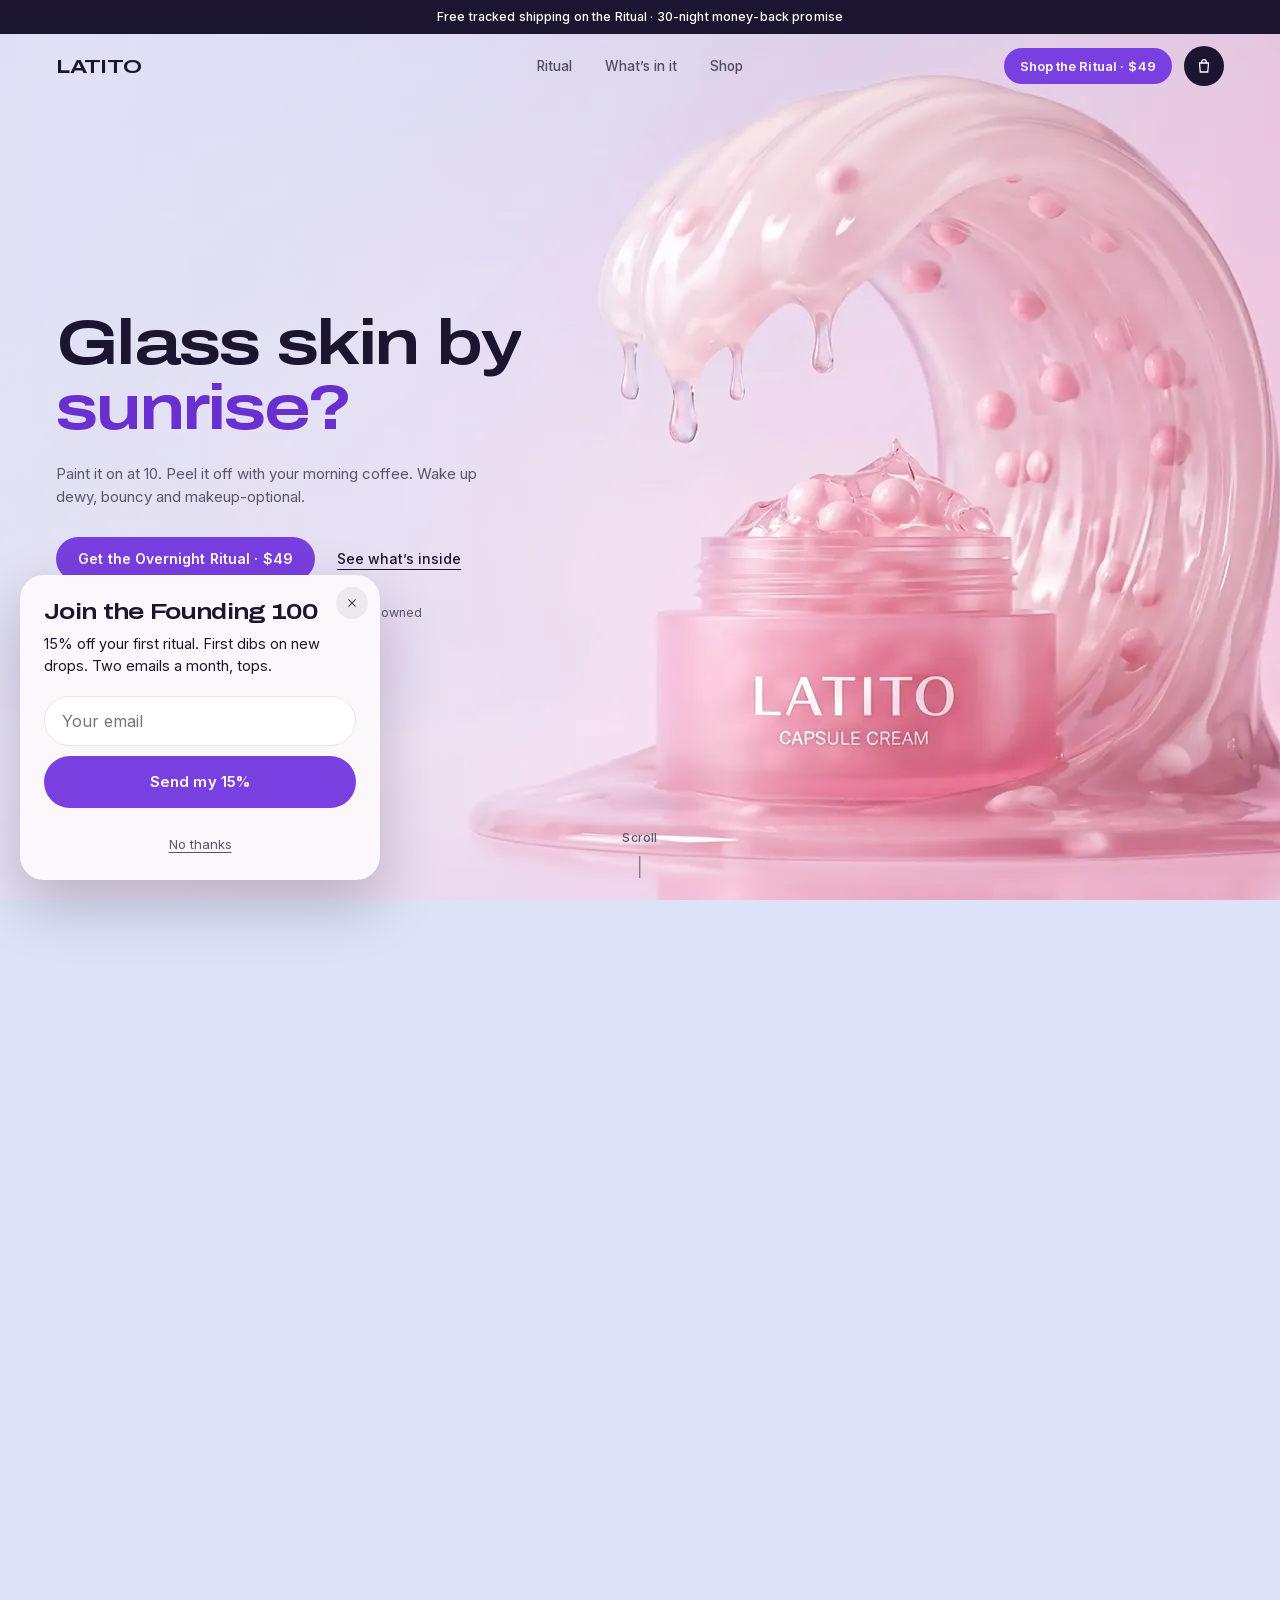
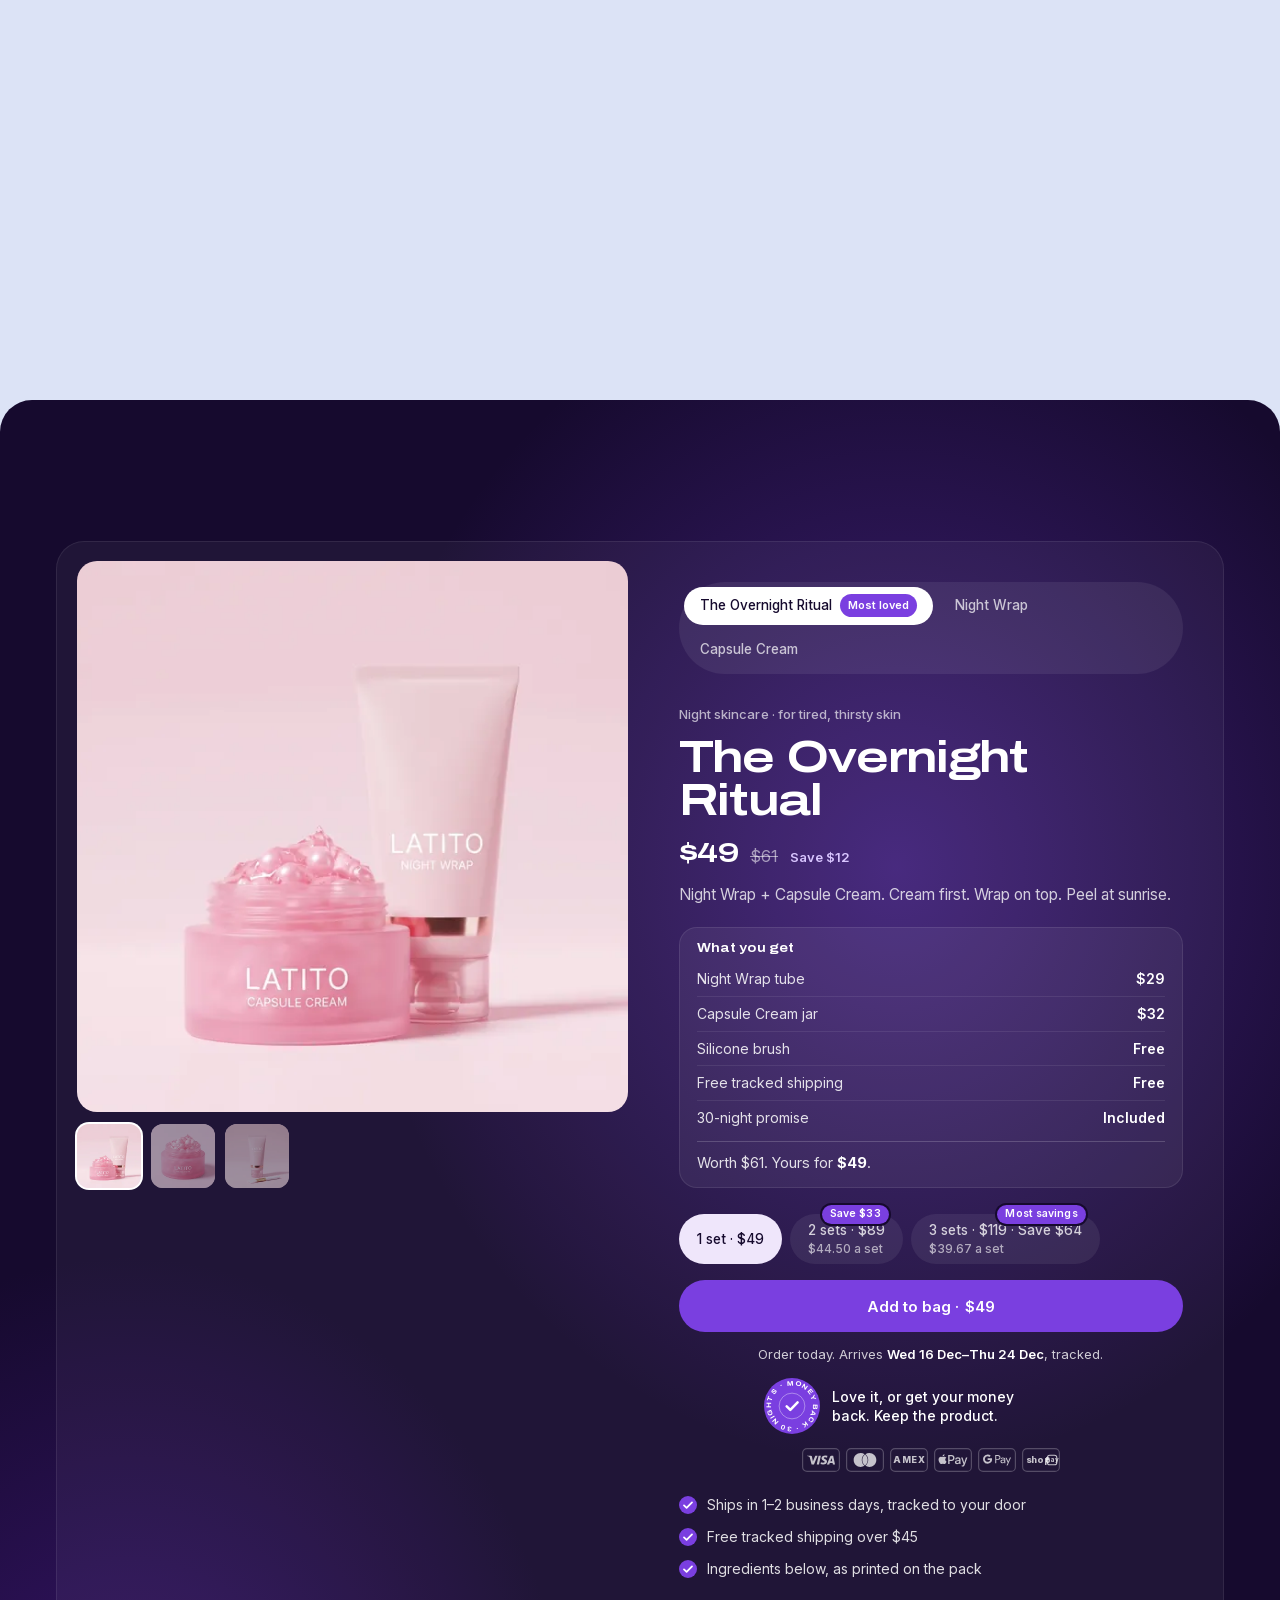
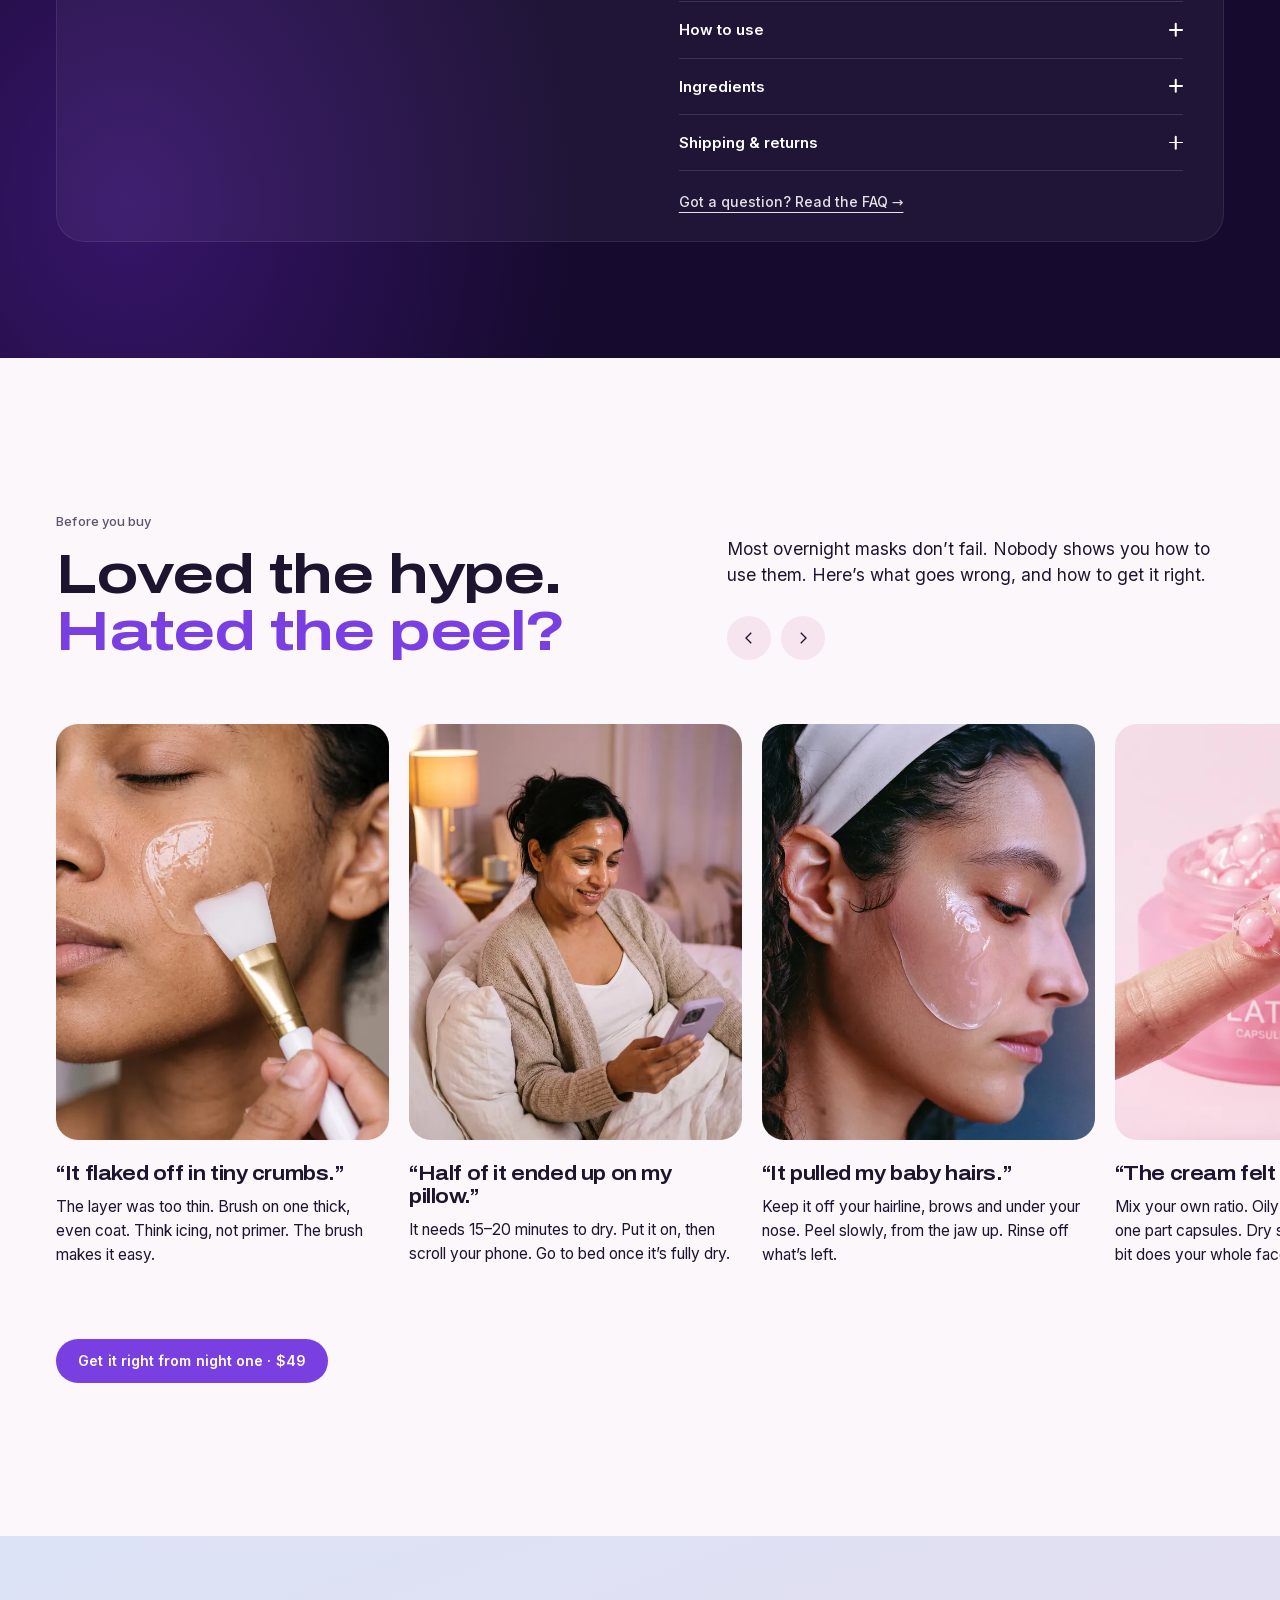
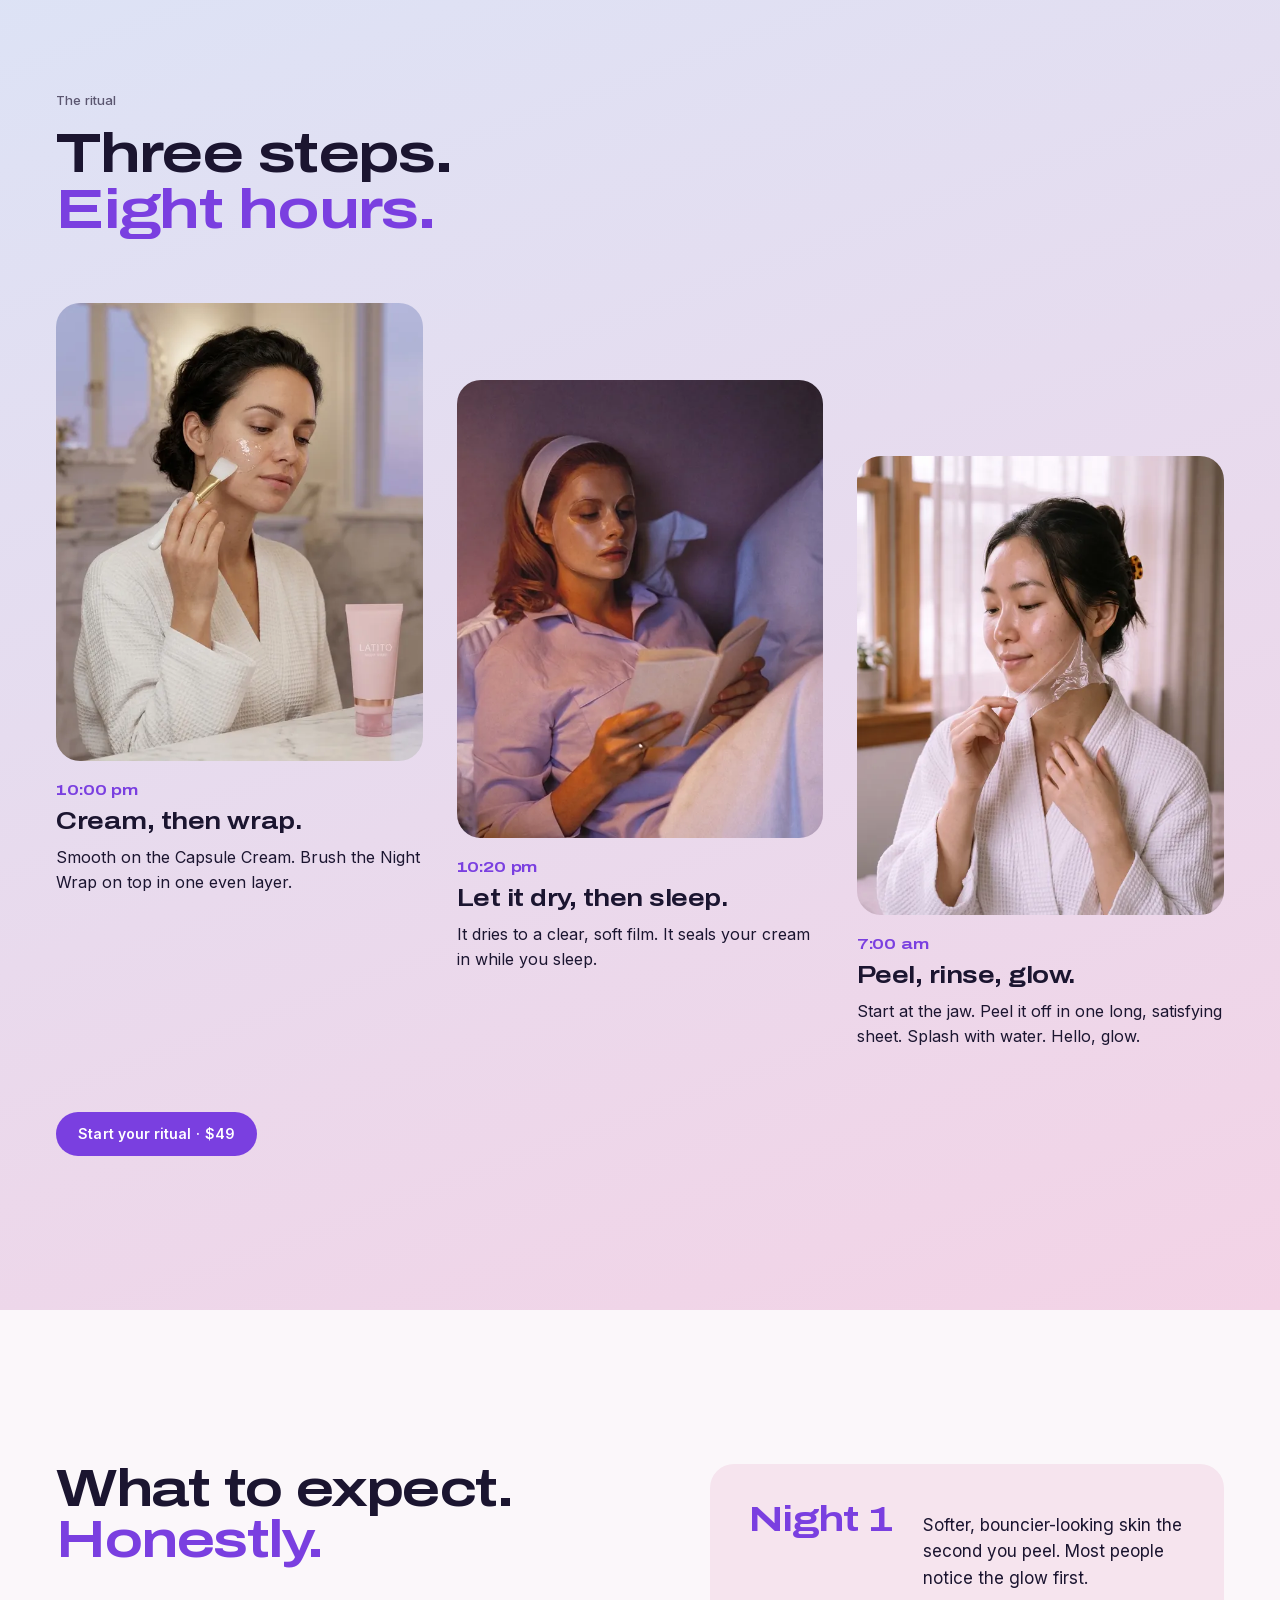
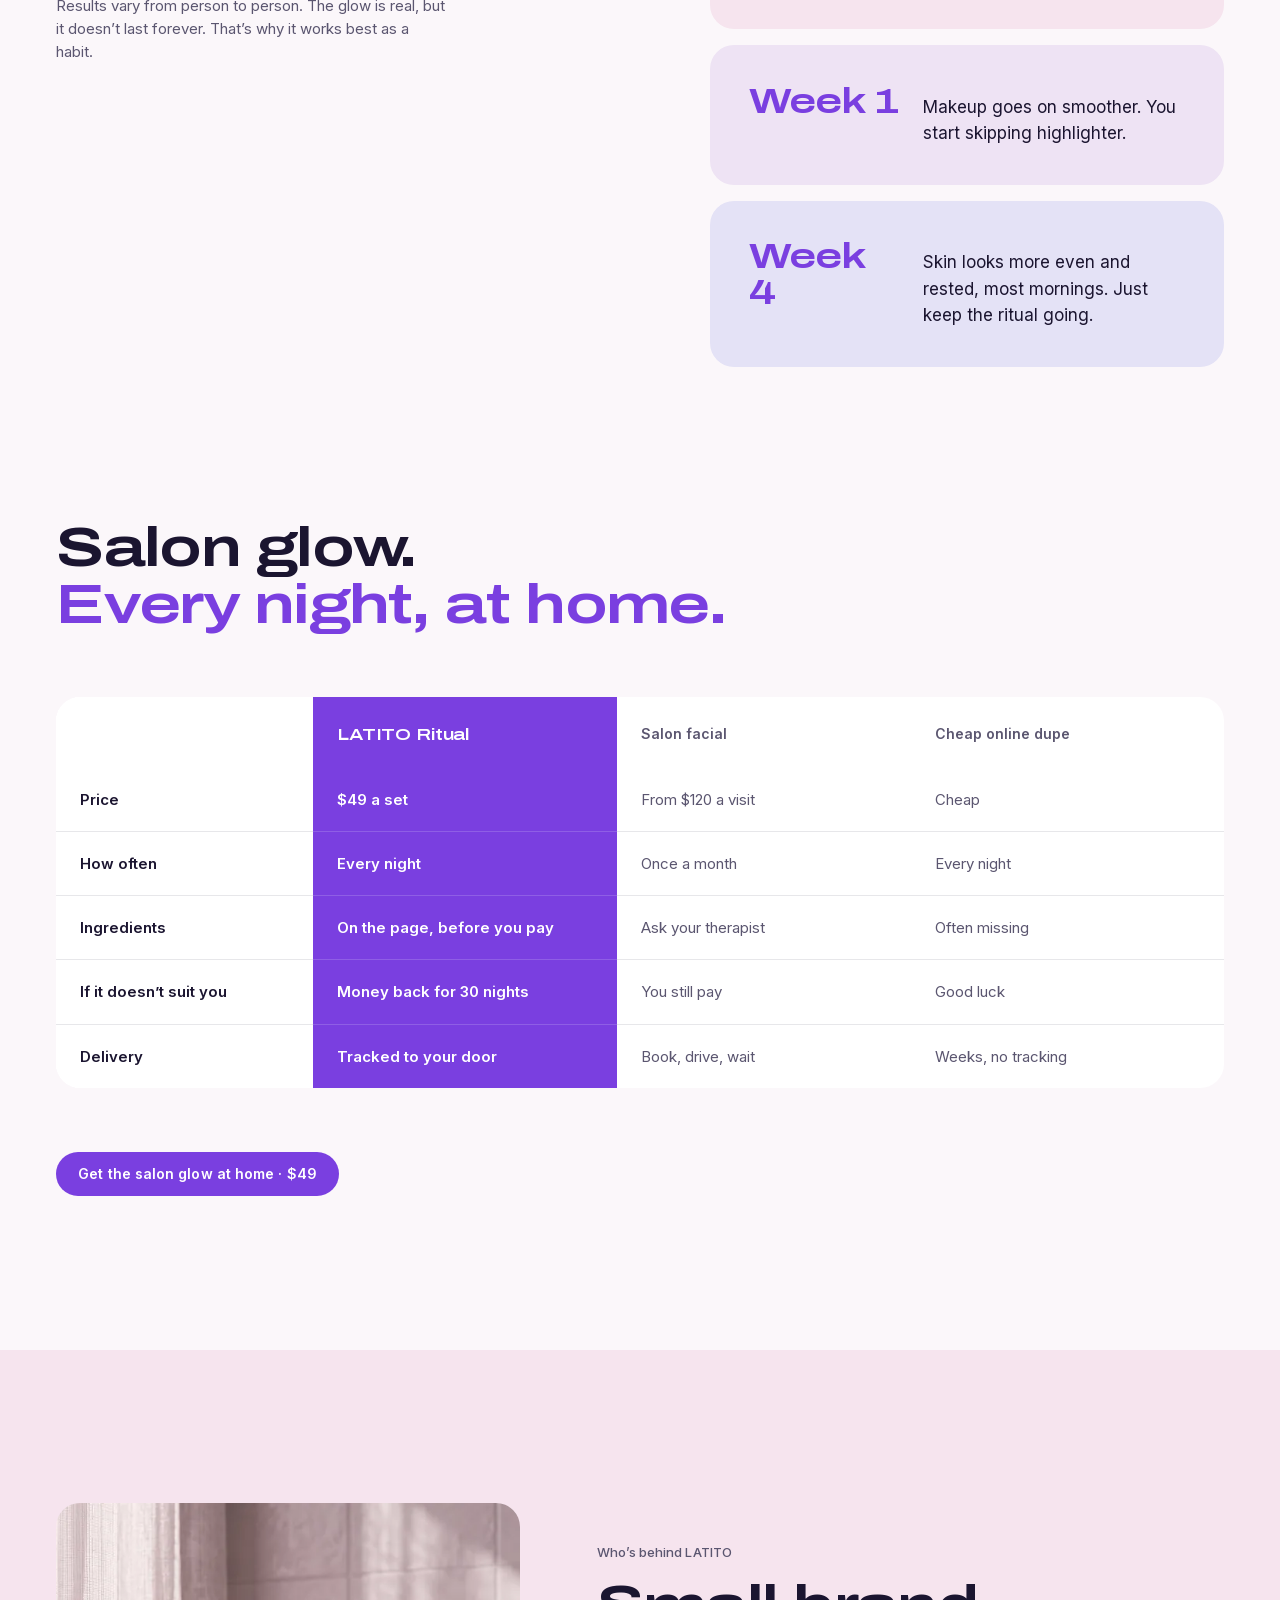
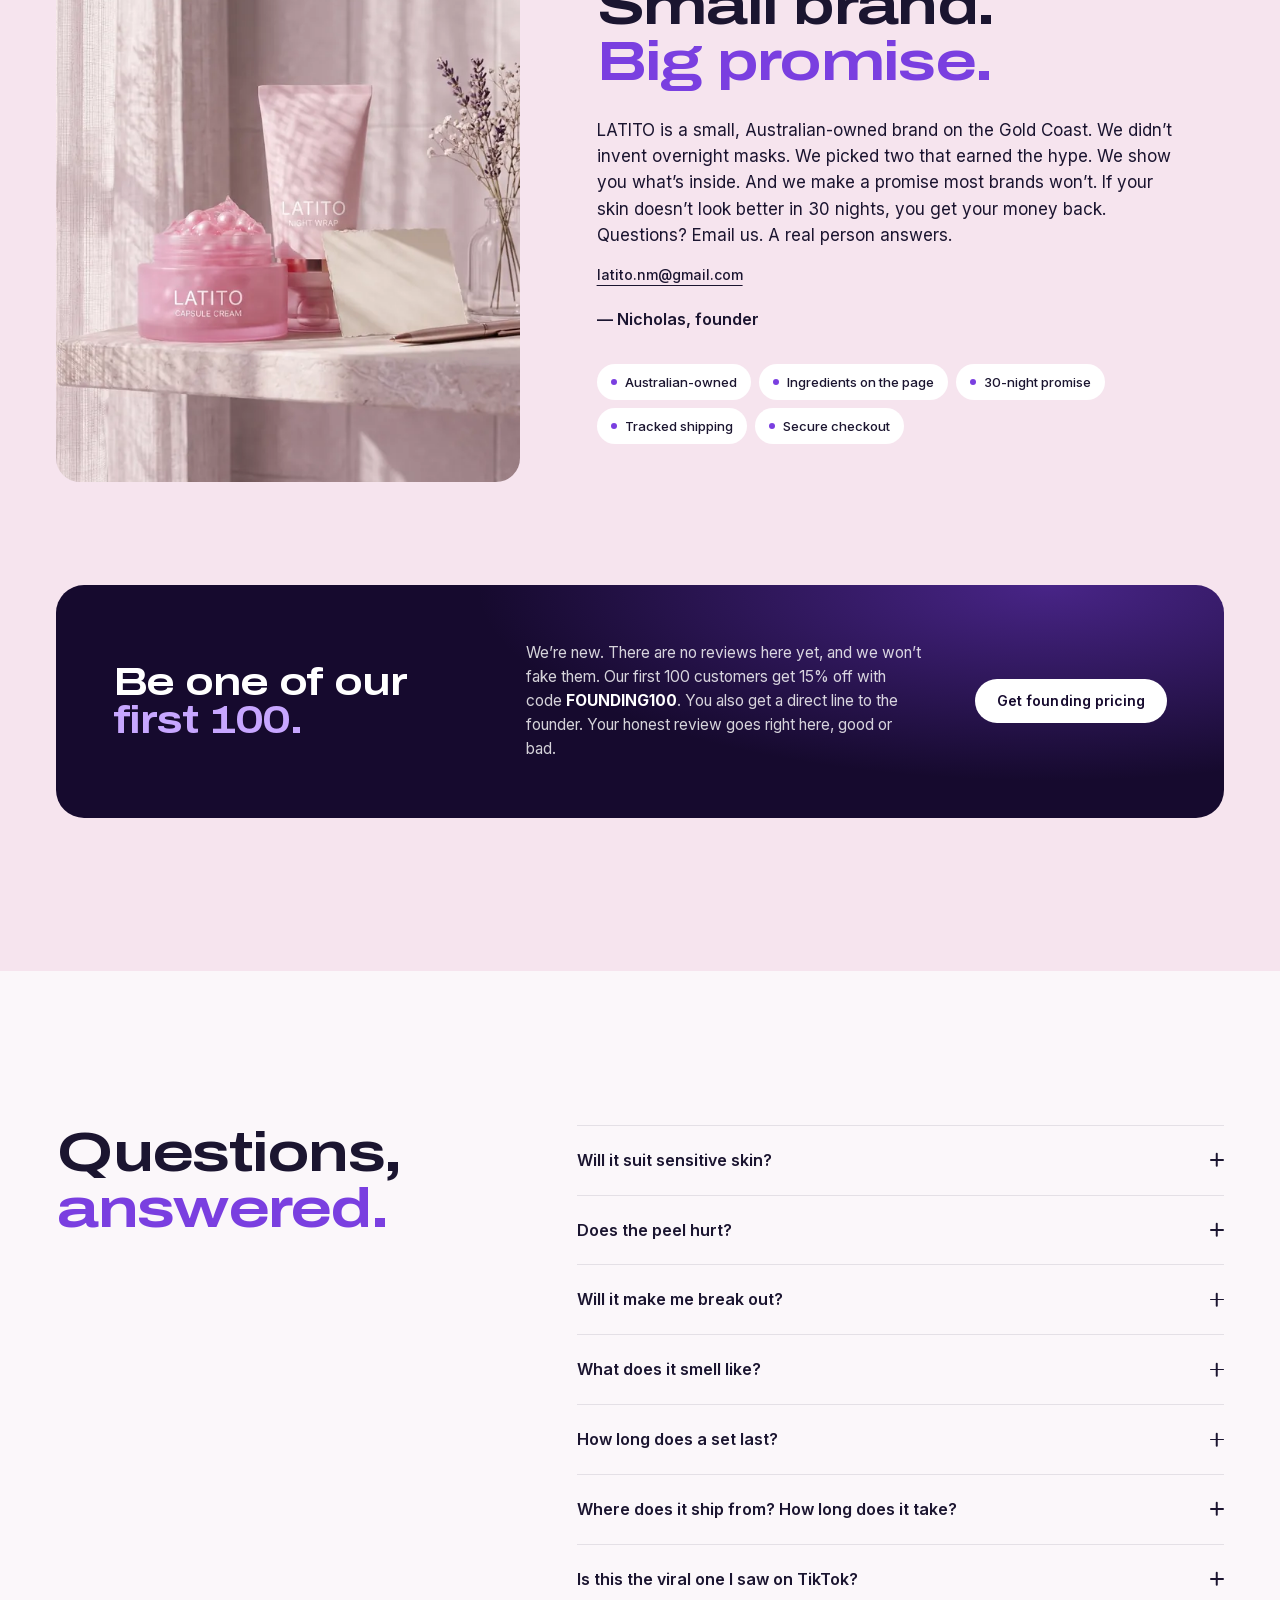
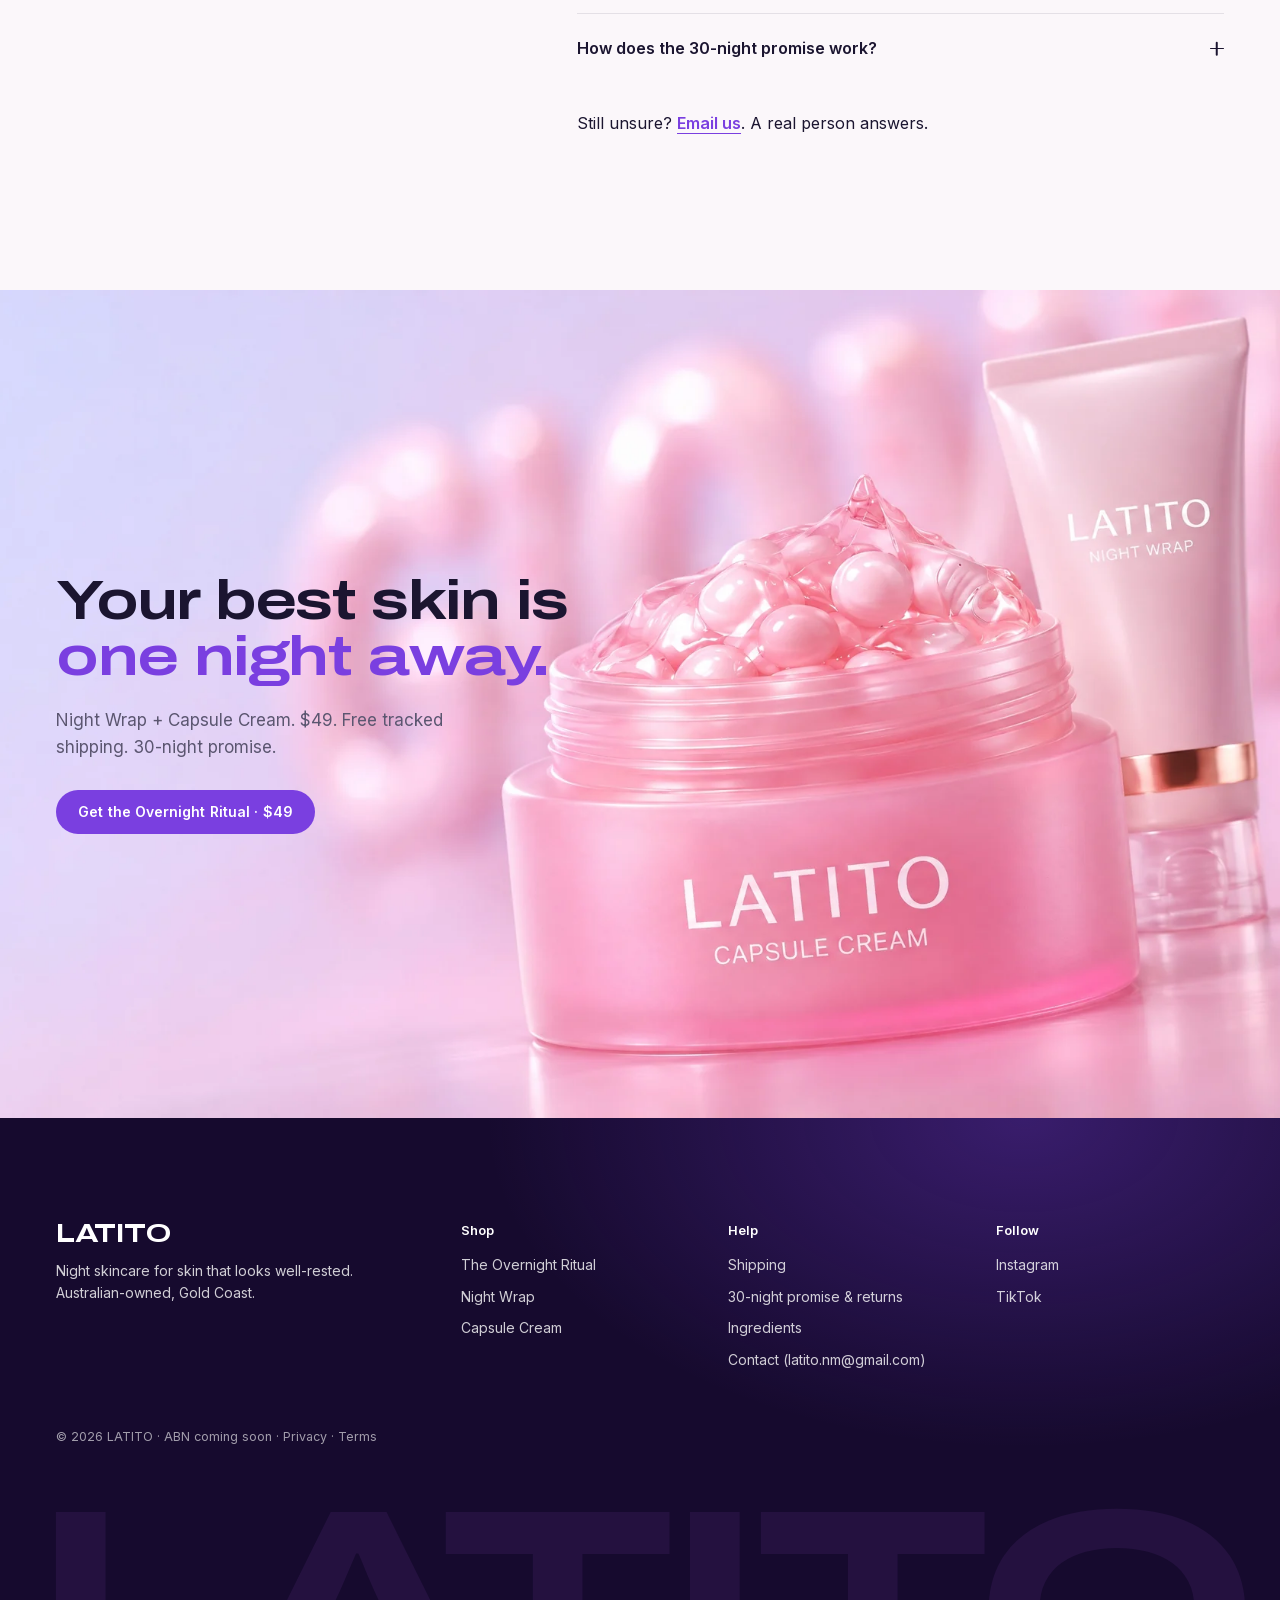
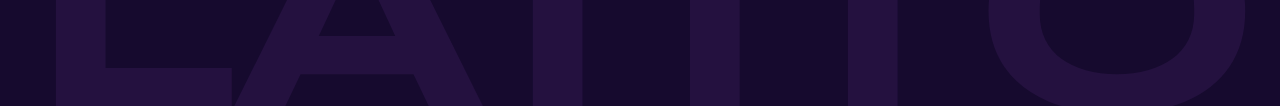
==== commit 37436ef2: "Add 3-set Ritual tier, Christmas gift block, holiday-aware delivery dates - ritual-3 at $119 with th" ====
--- a/index.html
+++ b/index.html
@@ -55,7 +55,11 @@
       "description": "Night Wrap + Capsule Cream. Cream first. Wrap on top. Peel at sunrise.",
       "image": "https://latito.com.au/skin/assets/img/product/duo-1400.webp",
       "brand": { "@type": "Brand", "name": "LATITO" },
-      "offers": { "@type": "Offer", "price": "49.00", "priceCurrency": "AUD", "availability": "https://schema.org/InStock", "url": "https://latito.com.au/skin/#shop", "seller": { "@id": "https://latito.com.au/#org" } }
+      "offers": [
+        { "@type": "Offer", "name": "1 set", "sku": "ritual-1", "price": "49.00", "priceCurrency": "AUD", "availability": "https://schema.org/InStock", "url": "https://latito.com.au/skin/#shop", "seller": { "@id": "https://latito.com.au/#org" } },
+        { "@type": "Offer", "name": "2 sets", "sku": "ritual-2", "price": "89.00", "priceCurrency": "AUD", "availability": "https://schema.org/InStock", "url": "https://latito.com.au/skin/#shop", "seller": { "@id": "https://latito.com.au/#org" } },
+        { "@type": "Offer", "name": "3 sets", "sku": "ritual-3", "price": "119.00", "priceCurrency": "AUD", "availability": "https://schema.org/InStock", "url": "https://latito.com.au/skin/#shop", "seller": { "@id": "https://latito.com.au/#org" } }
+      ]
     },
     {
       "@type": "Product",
@@ -83,7 +87,7 @@
 <a class="skip" href="#main">Skip to content</a>
 
 <header class="hdr" data-hdr data-theme="film">
-  <p class="announce">Free tracked shipping on the Ritual · 30-night money-back promise</p>
+  <p class="announce"><span><span class="announce__x">Order by <span data-cut>Sun 6 Dec</span> for Christmas · </span><span class="announce__l">Free tracked shipping on the Ritual · 30-night money-back promise</span><span class="announce__s">30-night promise</span></span></p>
   <nav class="nav" aria-label="Main">
     <a class="nav__brand" href="#top">LATITO</a>
     <ul class="nav__links">
@@ -214,7 +218,8 @@
           <fieldset class="qty">
             <legend class="sr-only">How many sets</legend>
             <label class="pill"><input type="radio" name="qty-ritual" value="ritual-1" checked><span><span>1 set · <span data-m="ritual">$49</span></span></span></label>
-            <label class="pill"><input type="radio" name="qty-ritual" value="ritual-2"><span><span>2 sets · <span data-m="ritual2">$89</span> · Save <span data-m="ritual2Save">$33</span></span><small class="pill__per"><span data-m="ritual2Per">$44.50</span> a set</small><b class="pill__tag">Best value</b></span></label>
+            <label class="pill"><input type="radio" name="qty-ritual" value="ritual-2"><span><span>2 sets · <span data-m="ritual2">$89</span></span><small class="pill__per"><span data-m="ritual2Per">$44.50</span> a set</small><b class="pill__tag">Save <span data-m="ritual2Save">$33</span></b></span></label>
+            <label class="pill"><input type="radio" name="qty-ritual" value="ritual-3"><span><span>3 sets · <span data-m="ritual3">$119</span> · Save <span data-m="ritual3Save">$64</span></span><small class="pill__per"><span data-m="ritual3Per">$39.67</span> a set</small><b class="pill__tag">Most savings</b></span></label>
           </fieldset>
           <button class="btn btn--violet btn--block" type="button" data-add data-main-buy data-sku="ritual-1" data-price="49" data-shopify-buy data-product-handle="overnight-ritual">Add to bag · <span data-btn-total>$49</span></button>
           <p class="eta" data-eta hidden></p>
@@ -492,6 +497,29 @@
   </div>
 </section>
 
+<!-- ============ CHRISTMAS GIFTING (seasonal: main.js unhides it until the order-by date, see config.christmas) ============ -->
+<section class="gift sect" aria-labelledby="gift-h" data-nav-theme="light" data-xmas hidden>
+  <div class="wrap">
+    <div class="gift__grid">
+      <div class="gift__copy" data-reveal>
+        <p class="eyebrow">Christmas gifting</p>
+        <h2 class="h2 display" id="gift-h">The gift she’ll <span class="accent">actually use.</span></h2>
+        <p class="lede gift__body">Glass skin by Christmas morning? Send the Ritual straight to her door.</p>
+        <ul class="ticks gift__ticks">
+          <li>Order by <b data-cut>Sun 6 Dec</b> for Christmas delivery.</li>
+          <li>Ship it to her address at checkout.</li>
+          <li>Our 30-night promise covers gifts too.</li>
+        </ul>
+        <a class="btn btn--violet" href="#shop" data-open-tab="ritual">Give the Ritual · <span data-m="ritual">$49</span></a>
+        <p class="note gift__fine">Order-by date is our best guide. Christmas post can run slow.</p>
+      </div>
+      <figure class="gift__img" data-reveal>
+        <img src="assets/img/editorial/gift-600.webp" srcset="assets/img/editorial/gift-600.webp 600w, assets/img/editorial/gift-1000.webp 1000w" sizes="(min-width: 1025px) 40vw, 88vw" width="600" height="750" alt="The Overnight Ritual on blush linen with eucalyptus, a blank gift tag and fairy lights" loading="lazy" decoding="async">
+      </figure>
+    </div>
+  </div>
+</section>
+
 <!-- ============ TRUST / FOUNDER ============ -->
 <section class="trust sect" aria-labelledby="trust-h" data-nav-theme="light">
   <div class="wrap">
--- a/assets/css/styles.css
+++ b/assets/css/styles.css
@@ -128,6 +128,9 @@
   font-size: 12.5px; font-weight: 500; letter-spacing: .01em; text-align: center;
   white-space: nowrap; overflow: hidden; text-overflow: ellipsis;
 }
+.announce > span { min-width: 0; overflow: hidden; text-overflow: ellipsis; }
+.announce__x, .announce__s { display: none; }
+.is-xmas .announce__x { display: inline; }
 .nav {
   position: relative;
   height: var(--nav-h);
@@ -364,6 +367,16 @@
 .ctable tbody tr:last-child .is-us { border-radius: 0 0 0 0; }
 .ctable th:first-child, .ctable td:first-child { position: sticky; left: 0; background: #fff; z-index: 1; }
 
+/* Christmas gifting (seasonal; main.js unhides it) */
+.gift { background: #EEE3F4; }
+.gift__grid { display: grid; grid-template-columns: 1.15fr .85fr; gap: clamp(32px, 6vw, 96px); align-items: center; }
+.gift__img img { width: 100%; aspect-ratio: 4 / 5; object-fit: cover; border-radius: 24px; background: var(--blush-card); }
+.gift__body { margin-top: 26px; }
+.gift__ticks { margin: 26px 0 34px; gap: 12px; }
+.gift__ticks li { font-size: 16px; color: var(--ink); }
+.gift__ticks li::before { top: 3px; }
+.gift__fine { margin-top: 18px; font-size: 13px; }
+
 /* trust */
 .trust { background: var(--blush-card); }
 .trust__grid { display: grid; grid-template-columns: .85fr 1.15fr; gap: clamp(32px, 6vw, 96px); align-items: center; }
@@ -537,7 +550,8 @@
 @media (max-width: 1024px) {
   .pcard { grid-template-columns: 1fr; }
   .pcard__info { padding: 8px 6px 8px; }
-  .why__head, .expect__grid, .faq__grid, .trust__grid { grid-template-columns: 1fr; }
+  .why__head, .expect__grid, .faq__grid, .trust__grid, .gift__grid { grid-template-columns: 1fr; }
+  .gift__img { order: -1; }
   .expect__head, .faq .h2 { position: static; }
   .founding { grid-template-columns: 1fr; }
   .founding .btn { justify-self: start; }
@@ -547,6 +561,8 @@
 @media (max-width: 768px) {
   :root { --nav-h: 56px; --bar-h: 32px; }
   .announce { font-size: 11.5px; }
+  .is-xmas .announce__l { display: none; }
+  .is-xmas .announce__s { display: inline; }
   .nav { grid-template-columns: auto 1fr auto; gap: 12px; }
   .nav__brand { font-size: 17px; }
   .nav__links { justify-content: center; gap: 14px; }
@@ -588,7 +604,7 @@
   .vs { margin-top: 16px; padding: 12px 14px; }
   .vs__rows li { padding: 4px 0; font-size: 13.5px; }
   .vs__total { font-size: 14px; }
-  .qty { margin: 24px 0 14px; }
+  .qty { margin: 18px 0 12px; }
   .rail-nav { display: none; }
   .rail { grid-auto-columns: 78vw; gap: 14px; }
   .steps { grid-template-columns: 1fr; gap: 48px; }
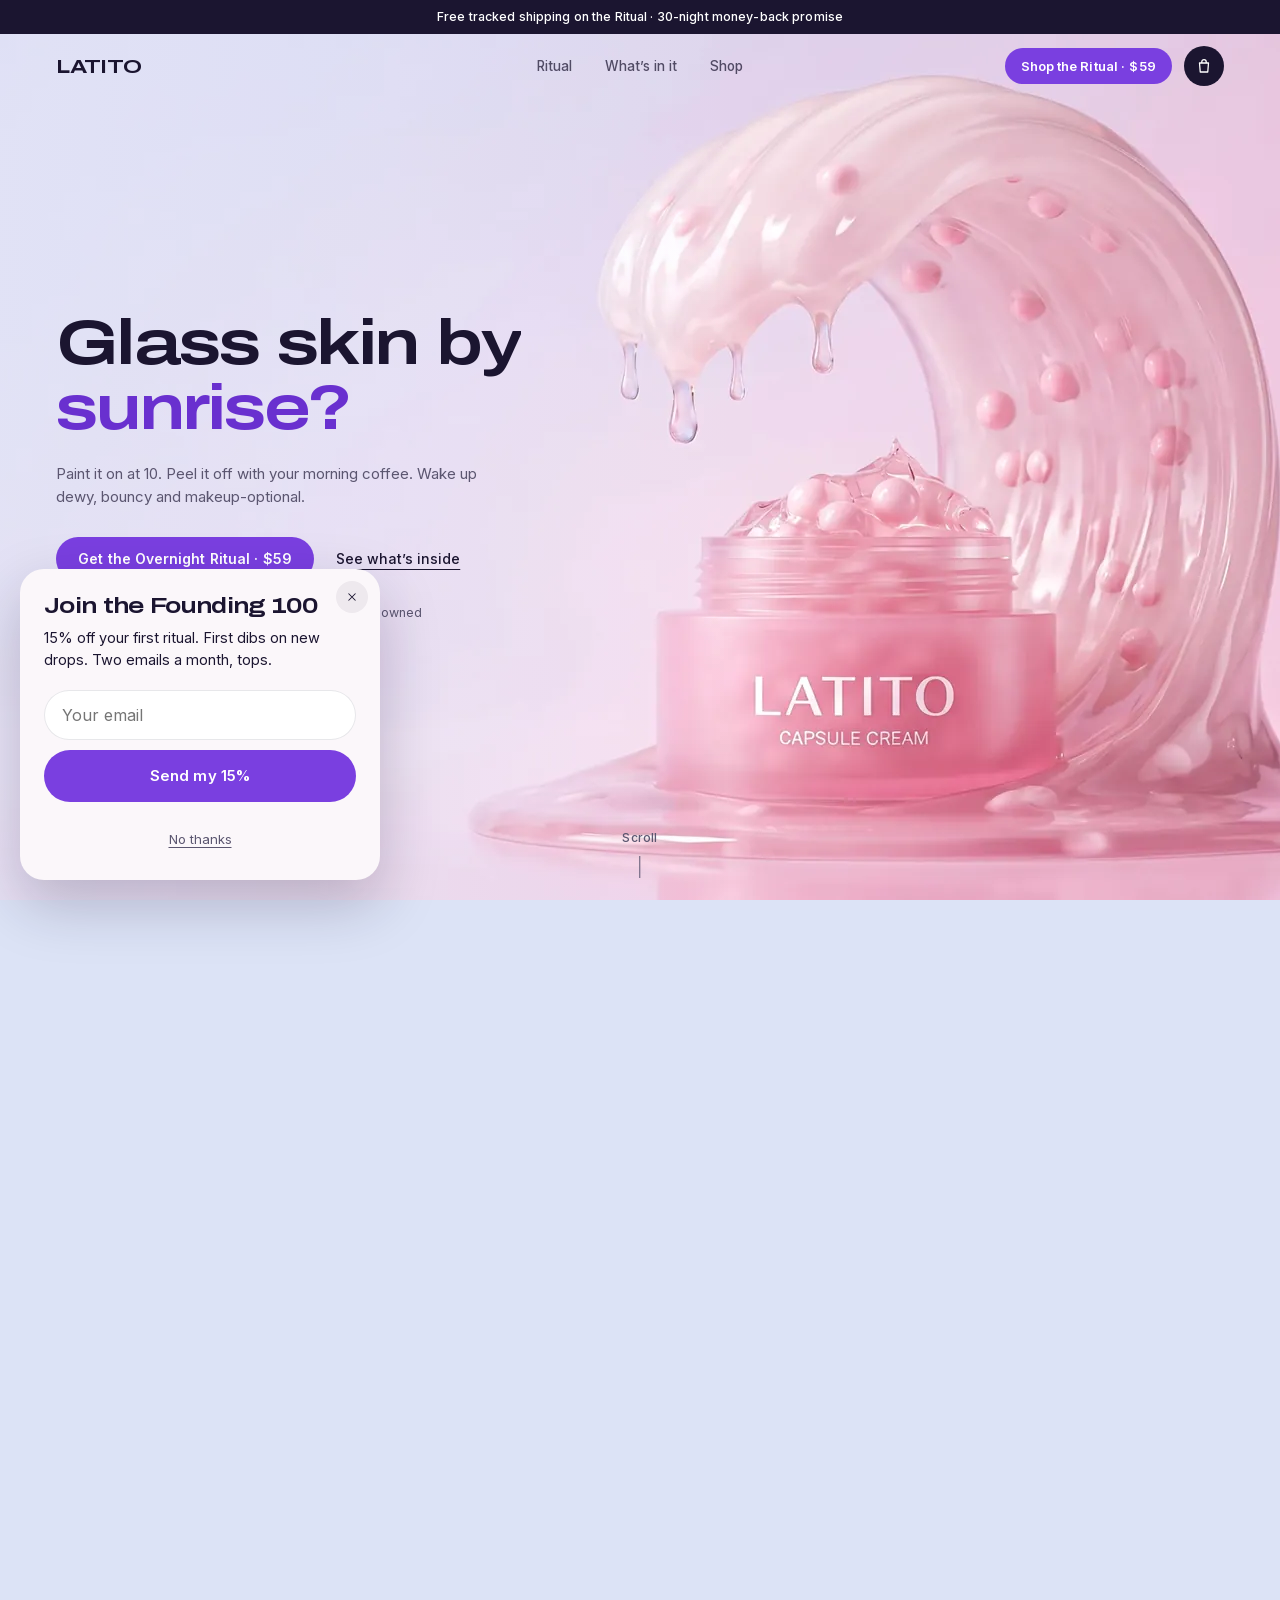
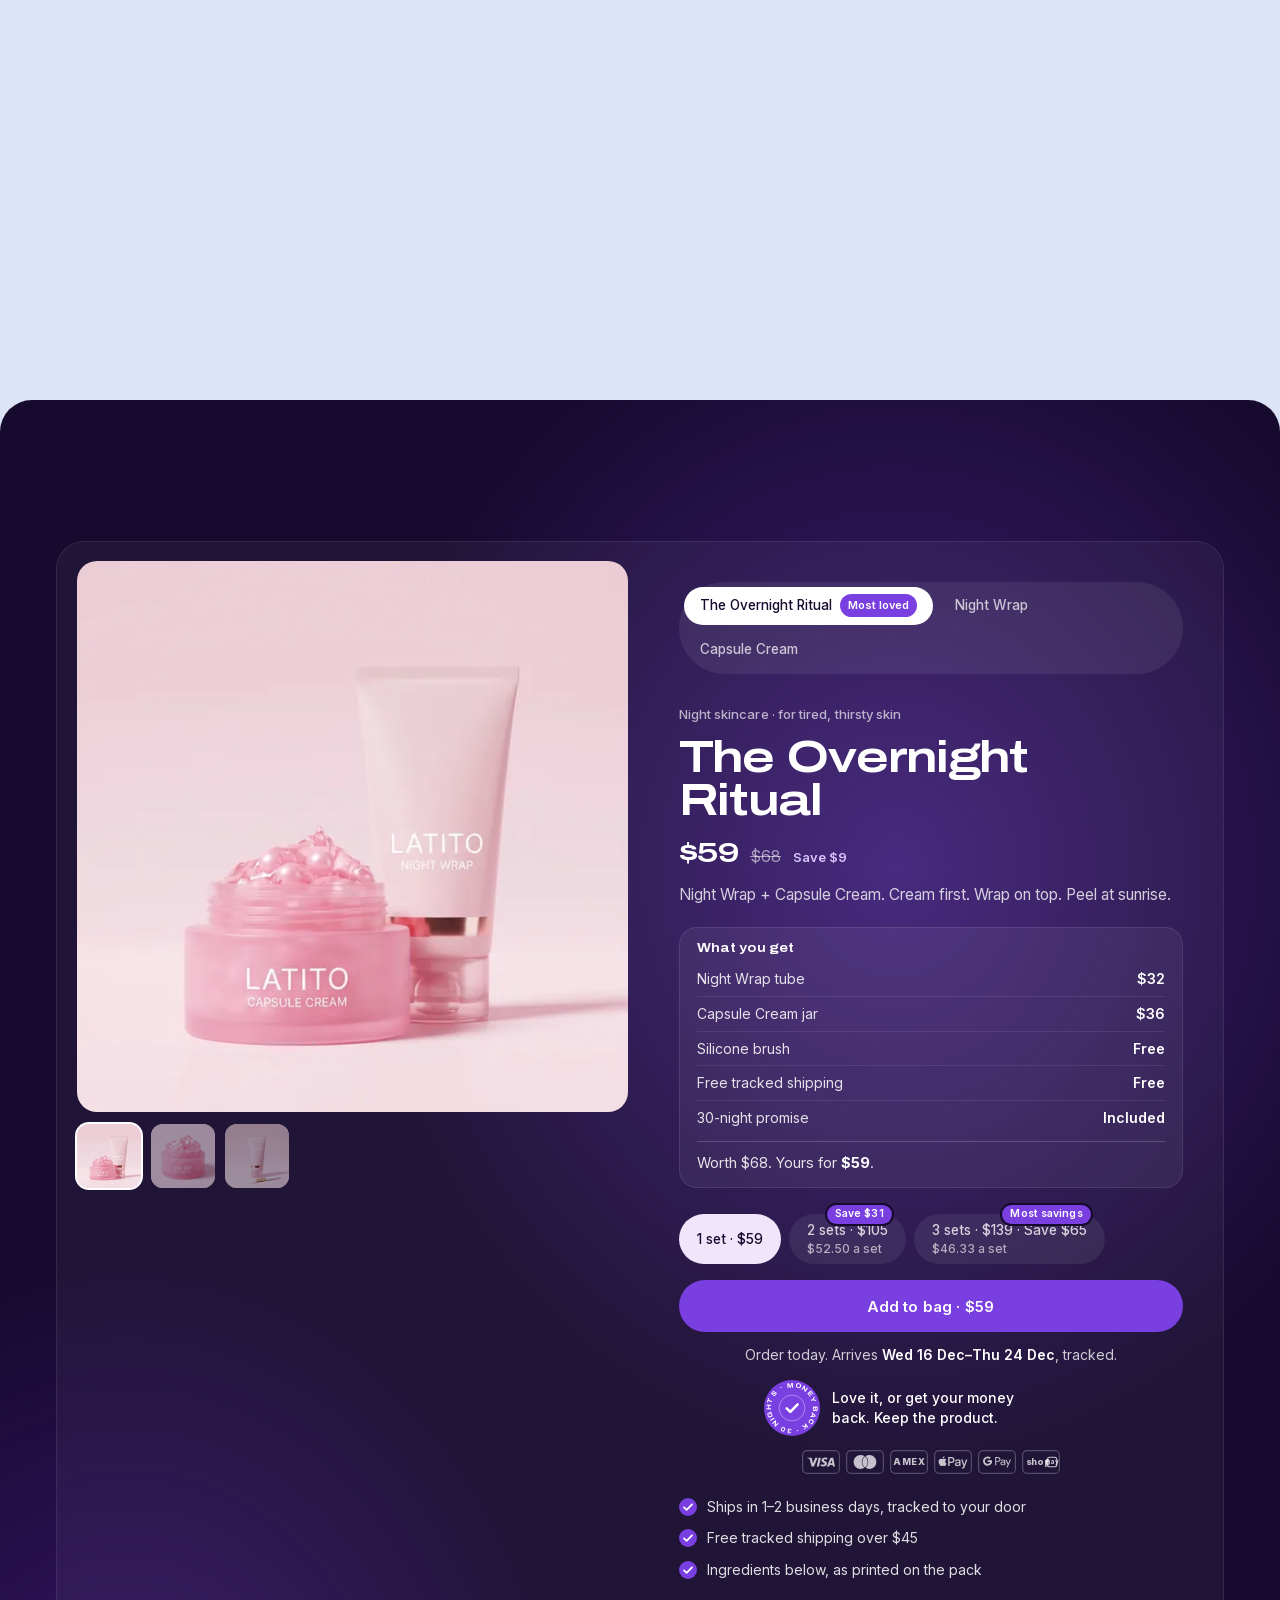
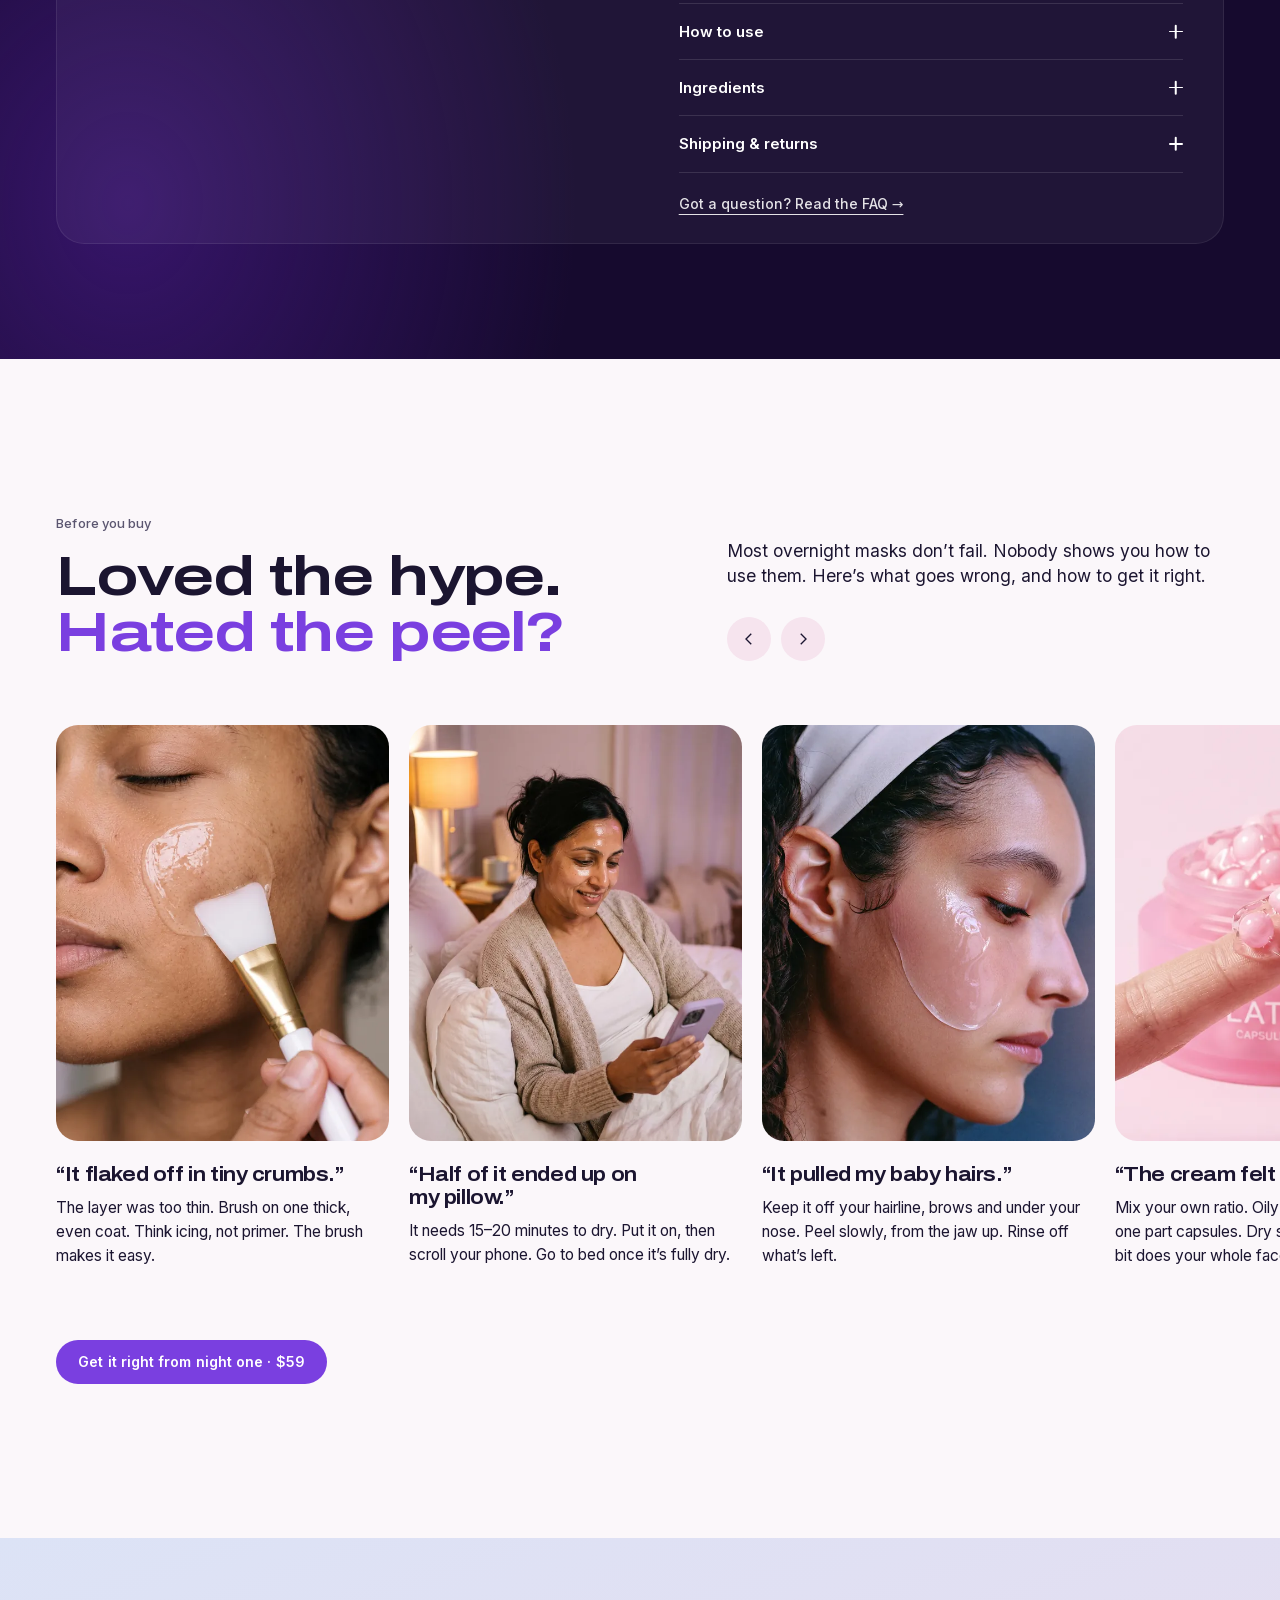
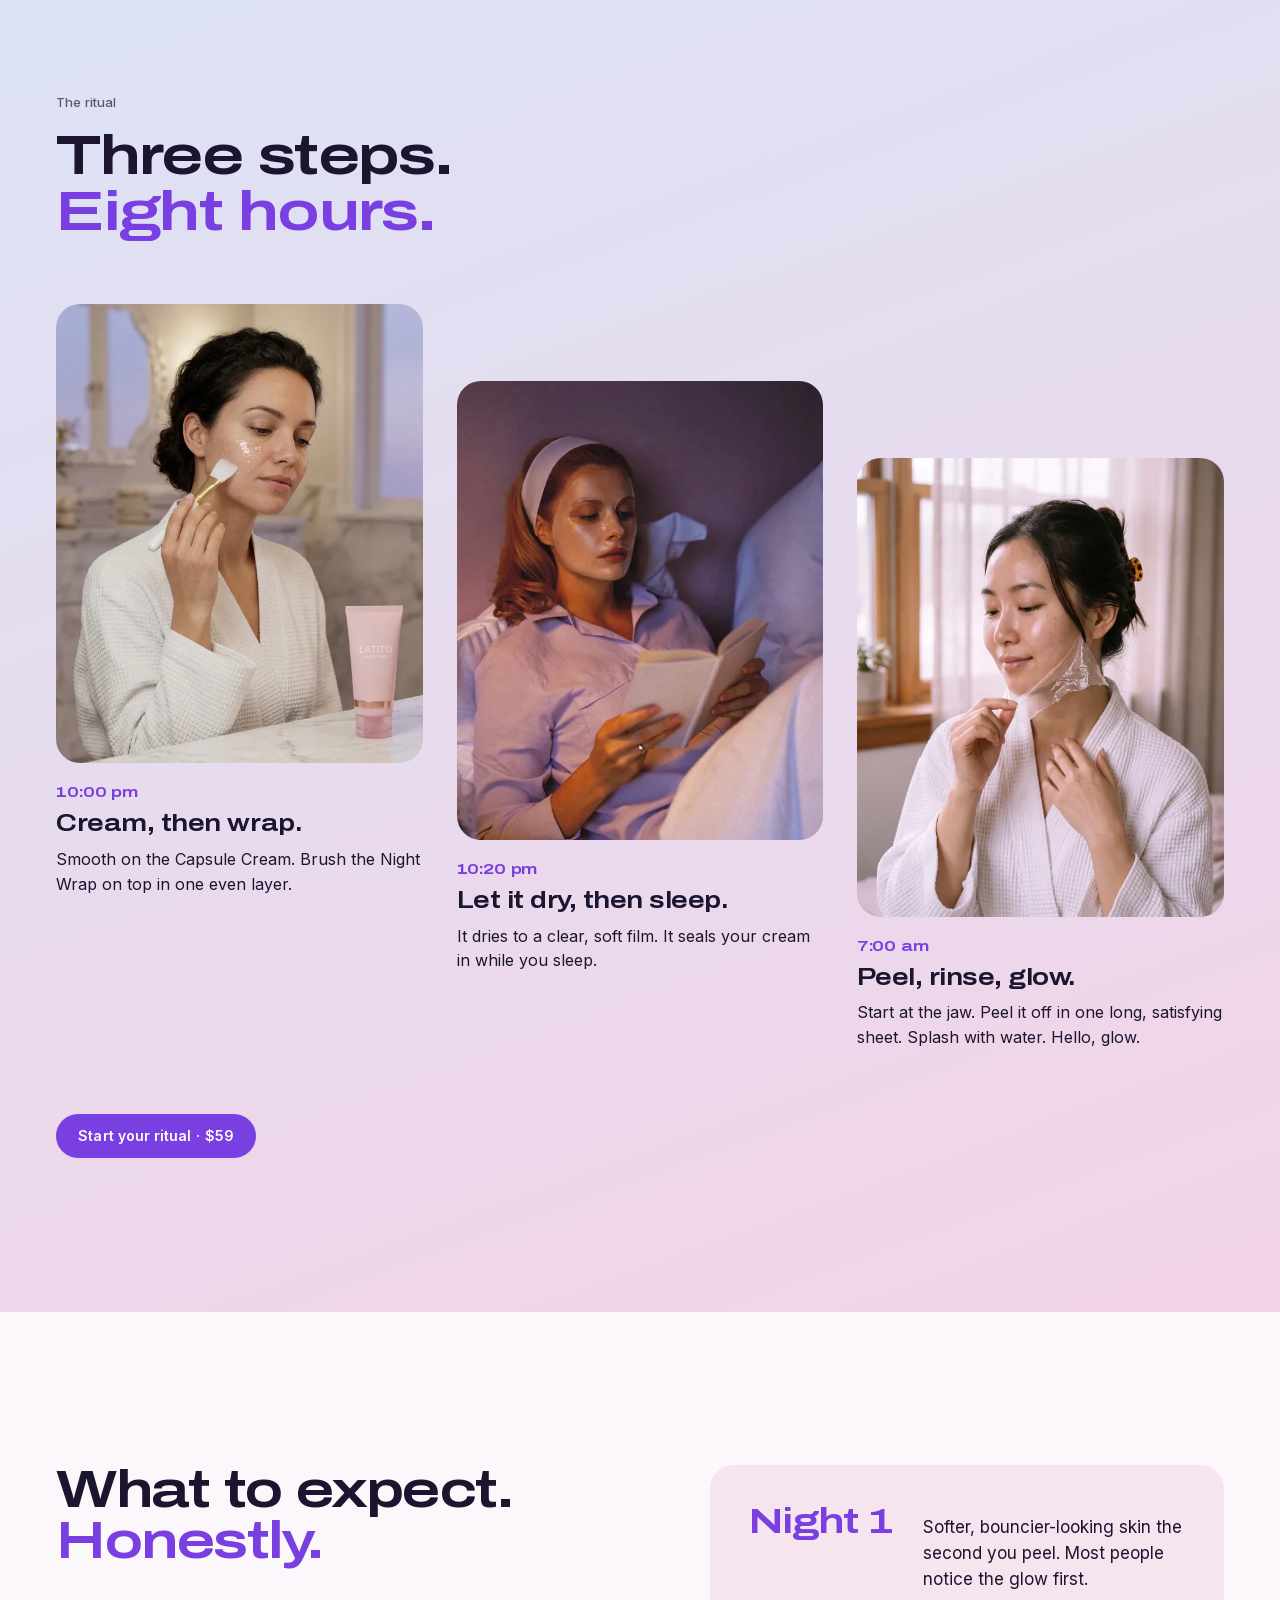
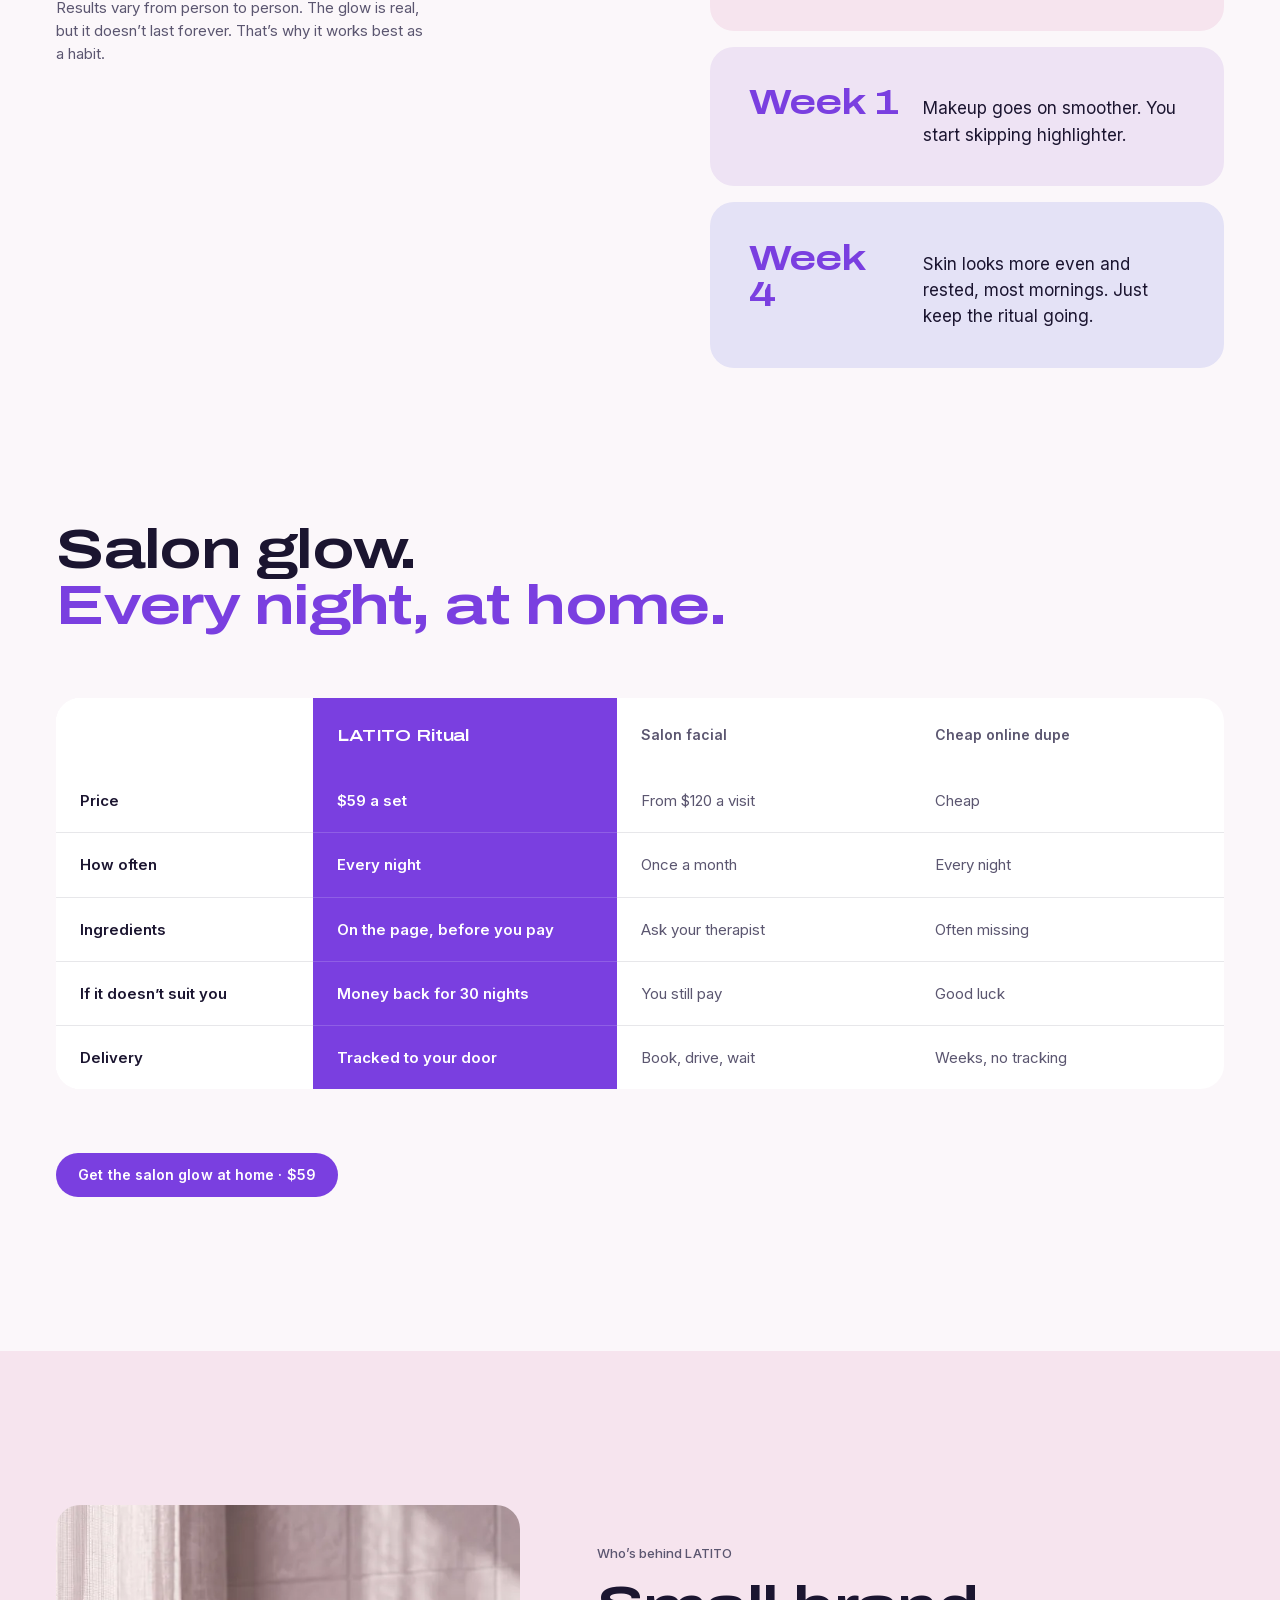
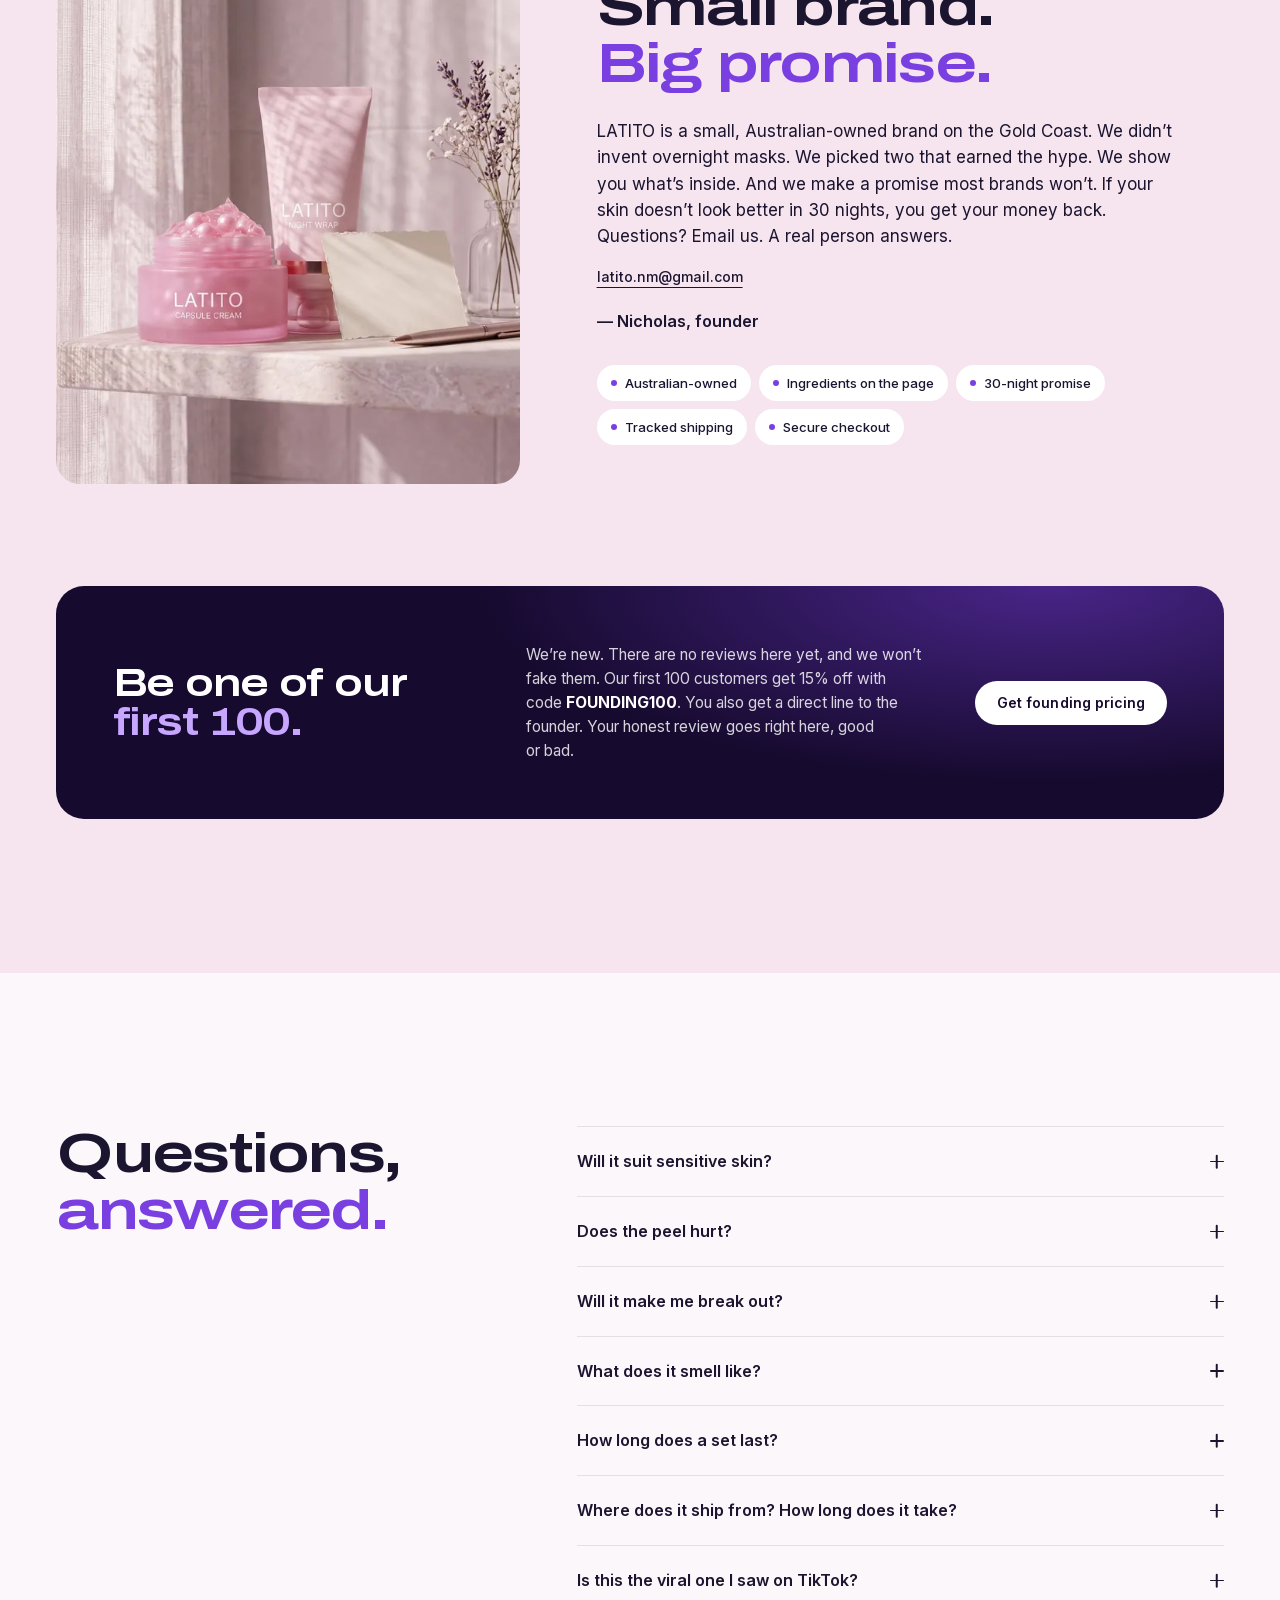
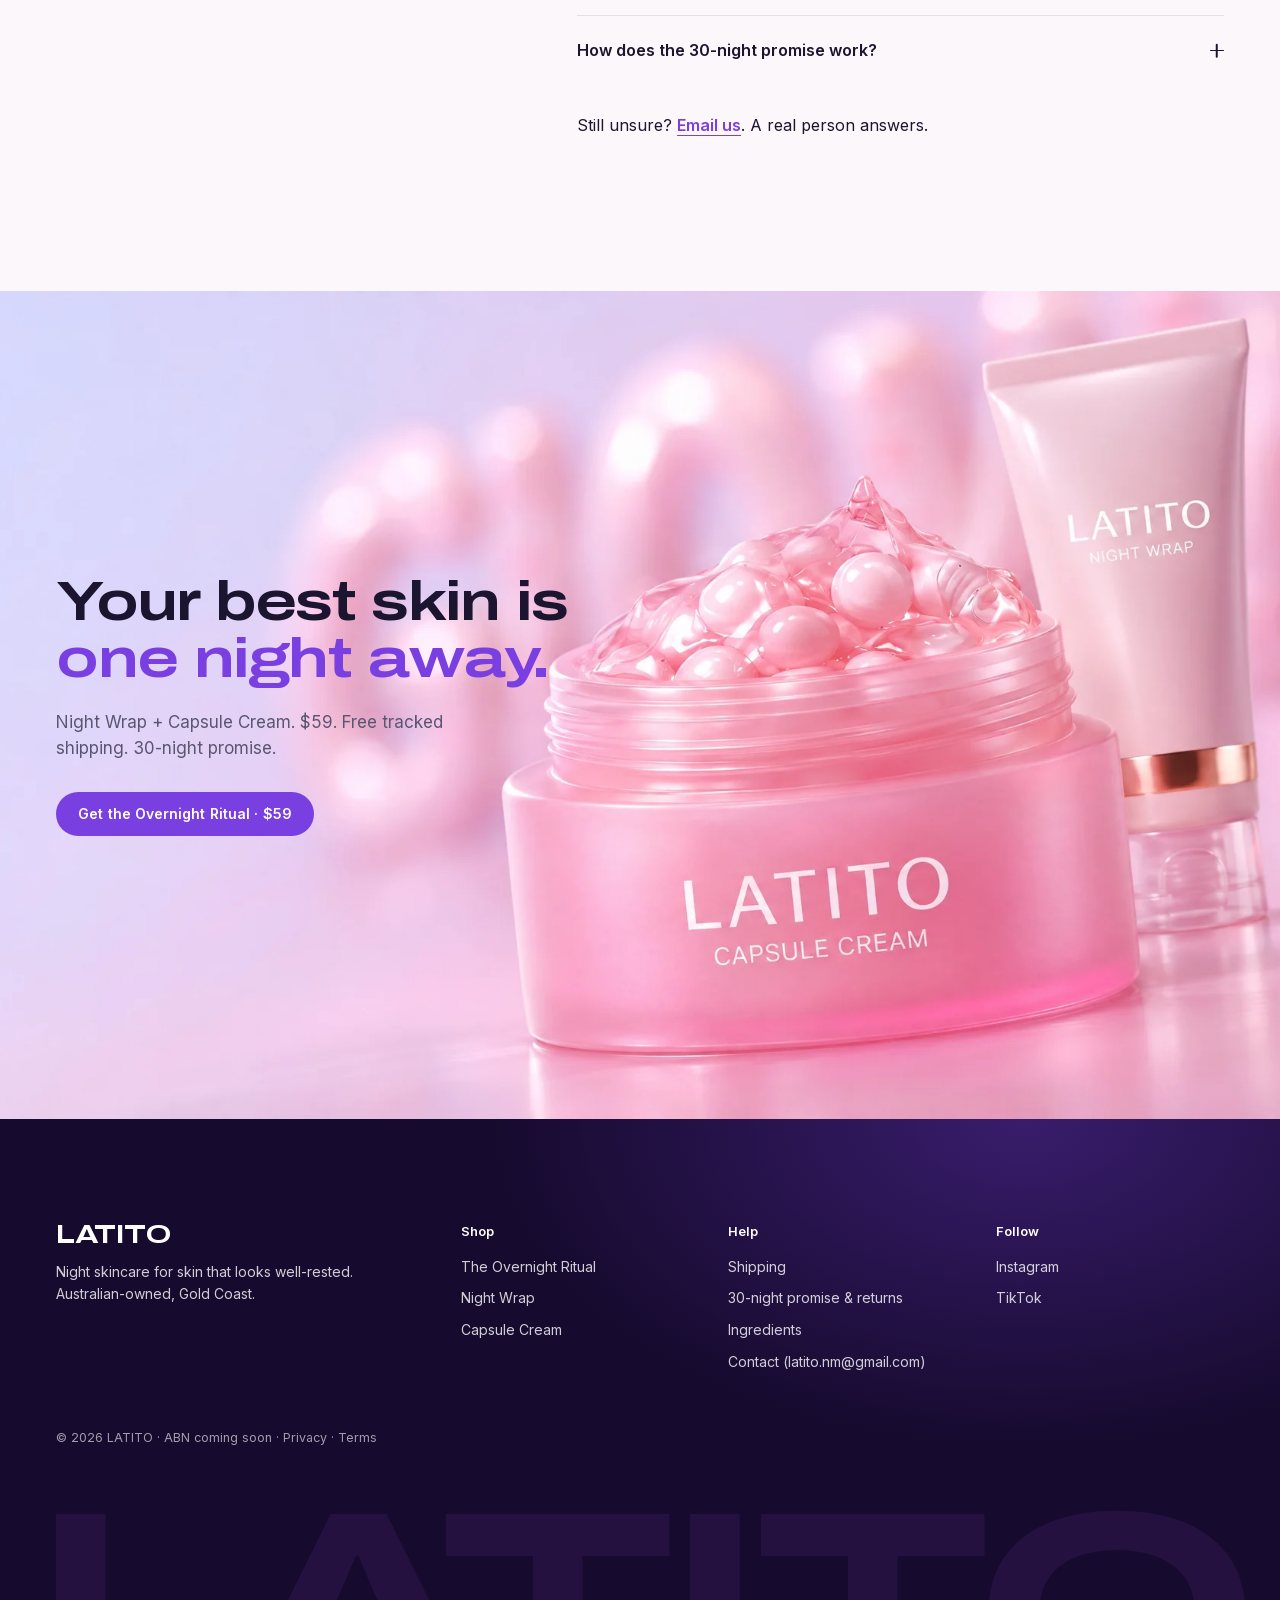
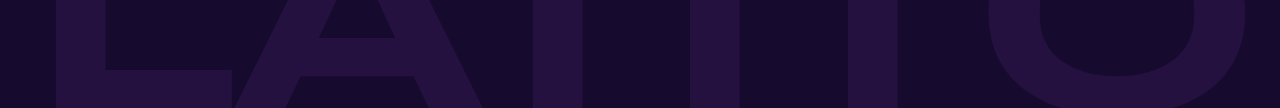
==== commit bef4c9bd: "New prices, mobile layout fixes, remove unbacked niacinamide claim - Night Wrap $32, Capsule Cream $" ====
--- a/index.html
+++ b/index.html
@@ -29,6 +29,8 @@
 <link rel="stylesheet" href="assets/css/styles.css">
 <script>document.documentElement.classList.add('js')</script>
 <script src="assets/js/site.config.js" defer></script>
+<script src="assets/js/track.js" defer></script>
+<script src="assets/js/fill.js" defer></script>
 <script src="vendor/gsap.min.js" defer></script>
 <script src="vendor/ScrollTrigger.min.js" defer></script>
 <script src="vendor/lenis.min.js" defer></script>
@@ -41,9 +43,9 @@
   "@graph": [
     {
       "@type": "Organization",
-      "@id": "https://latito.com.au/#org",
+      "@id": "https://latito.com.au/skin/#org",
       "name": "LATITO",
-      "url": "https://latito.com.au/",
+      "url": "https://latito.com.au/skin/",
       "logo": "https://latito.com.au/skin/assets/img/favicon.svg",
       "email": "latito.nm@gmail.com",
       "address": { "@type": "PostalAddress", "addressRegion": "QLD", "addressLocality": "Gold Coast", "addressCountry": "AU" }
@@ -56,9 +58,9 @@
       "image": "https://latito.com.au/skin/assets/img/product/duo-1400.webp",
       "brand": { "@type": "Brand", "name": "LATITO" },
       "offers": [
-        { "@type": "Offer", "name": "1 set", "sku": "ritual-1", "price": "49.00", "priceCurrency": "AUD", "availability": "https://schema.org/InStock", "url": "https://latito.com.au/skin/#shop", "seller": { "@id": "https://latito.com.au/#org" } },
-        { "@type": "Offer", "name": "2 sets", "sku": "ritual-2", "price": "89.00", "priceCurrency": "AUD", "availability": "https://schema.org/InStock", "url": "https://latito.com.au/skin/#shop", "seller": { "@id": "https://latito.com.au/#org" } },
-        { "@type": "Offer", "name": "3 sets", "sku": "ritual-3", "price": "119.00", "priceCurrency": "AUD", "availability": "https://schema.org/InStock", "url": "https://latito.com.au/skin/#shop", "seller": { "@id": "https://latito.com.au/#org" } }
+        { "@type": "Offer", "name": "1 set", "sku": "ritual-1", "price": "59.00", "priceCurrency": "AUD", "availability": "https://schema.org/InStock", "url": "https://latito.com.au/skin/#shop", "seller": { "@id": "https://latito.com.au/skin/#org" } },
+        { "@type": "Offer", "name": "2 sets", "sku": "ritual-2", "price": "105.00", "priceCurrency": "AUD", "availability": "https://schema.org/InStock", "url": "https://latito.com.au/skin/#shop", "seller": { "@id": "https://latito.com.au/skin/#org" } },
+        { "@type": "Offer", "name": "3 sets", "sku": "ritual-3", "price": "139.00", "priceCurrency": "AUD", "availability": "https://schema.org/InStock", "url": "https://latito.com.au/skin/#shop", "seller": { "@id": "https://latito.com.au/skin/#org" } }
       ]
     },
     {
@@ -68,16 +70,16 @@
       "description": "Collagen overnight peel-off mask. Brush it on. Let it dry. Sleep. Peel it off at sunrise.",
       "image": "https://latito.com.au/skin/assets/img/product/tube-1400.webp",
       "brand": { "@type": "Brand", "name": "LATITO" },
-      "offers": { "@type": "Offer", "price": "29.00", "priceCurrency": "AUD", "availability": "https://schema.org/InStock", "url": "https://latito.com.au/skin/#shop", "seller": { "@id": "https://latito.com.au/#org" } }
+      "offers": { "@type": "Offer", "price": "32.00", "priceCurrency": "AUD", "availability": "https://schema.org/InStock", "url": "https://latito.com.au/skin/#shop", "seller": { "@id": "https://latito.com.au/skin/#org" } }
     },
     {
       "@type": "Product",
       "name": "Capsule Cream",
       "sku": "cream-1",
-      "description": "Pink collagen jelly cream with 5% niacinamide. A bouncy jelly full of pink capsules. Crush them in and pick your finish.",
+      "description": "Pink collagen jelly cream. A bouncy jelly full of pink capsules. Crush them in and pick your finish.",
       "image": "https://latito.com.au/skin/assets/img/product/jar-1400.webp",
       "brand": { "@type": "Brand", "name": "LATITO" },
-      "offers": { "@type": "Offer", "price": "32.00", "priceCurrency": "AUD", "availability": "https://schema.org/InStock", "url": "https://latito.com.au/skin/#shop", "seller": { "@id": "https://latito.com.au/#org" } }
+      "offers": { "@type": "Offer", "price": "36.00", "priceCurrency": "AUD", "availability": "https://schema.org/InStock", "url": "https://latito.com.au/skin/#shop", "seller": { "@id": "https://latito.com.au/skin/#org" } }
     }
   ]
 }
@@ -87,7 +89,7 @@
 <a class="skip" href="#main">Skip to content</a>
 
 <header class="hdr" data-hdr data-theme="film">
-  <p class="announce"><span><span class="announce__x">Order by <span data-cut>Sun 6 Dec</span> for Christmas · </span><span class="announce__l">Free tracked shipping on the Ritual · 30-night money-back promise</span><span class="announce__s">30-night promise</span></span></p>
+  <p class="announce"><span><span class="announce__x">Order by <span data-cut>Fri 4 Dec</span> for Christmas · </span><span class="announce__l">Free tracked shipping on the Ritual · 30-night <span class="announce__m">money-back </span>promise</span><span class="announce__s">30-night promise</span></span></p>
   <nav class="nav" aria-label="Main">
     <a class="nav__brand" href="#top">LATITO</a>
     <ul class="nav__links">
@@ -96,7 +98,7 @@
       <li><a href="#shop" data-nav-link="shop">Shop</a></li>
     </ul>
     <div class="nav__end">
-    <a class="btn btn--sm nav__cta" href="#shop" data-open-tab="ritual" data-nav-cta>Shop the Ritual · <span data-m="ritual">$49</span></a>
+    <a class="btn btn--sm nav__cta" href="#shop" data-open-tab="ritual" data-nav-cta>Shop the Ritual · <span data-m="ritual">$59</span></a>
     <button class="nav__bag" type="button" data-open-cart aria-controls="cart" aria-expanded="false">
       <svg viewBox="0 0 24 24" width="18" height="18" aria-hidden="true"><path d="M6 8h12l-1 12H7L6 8Z M9 8V6.5a3 3 0 0 1 6 0V8" fill="none" stroke="currentColor" stroke-width="1.7" stroke-linejoin="round"/></svg>
       <span class="nav__count" data-cart-count aria-hidden="true">0</span>
@@ -124,7 +126,7 @@
       <h1 class="beat__h display"><span class="ln"><span class="ln__in">Glass skin by</span></span> <span class="ln"><span class="ln__in accent">sunrise?</span></span></h1>
       <p class="beat__sub" data-fx>Paint it on at 10. Peel it off with your morning coffee. Wake up dewy, bouncy and makeup-optional.</p>
       <div class="beat__ctas" data-fx>
-        <button class="btn btn--violet" type="button" data-add data-sku="ritual-1" data-price="49" data-shopify-buy data-product-handle="overnight-ritual">Get the Overnight Ritual · <span data-m="ritual">$49</span></button>
+        <button class="btn btn--violet" type="button" data-add data-sku="ritual-1" data-price="59" data-shopify-buy data-product-handle="overnight-ritual">Get the Overnight Ritual · <span data-m="ritual">$59</span></button>
         <a class="tlink" href="#formula" data-goto="formula">See what’s inside</a>
       </div>
       <p class="beat__trust" data-fx>Free tracked shipping · 30-night promise · Australian-owned</p>
@@ -134,7 +136,7 @@
       <h2 class="beat__h display"><span class="ln"><span class="ln__in">Melts in.</span></span> <span class="ln"><span class="ln__in accent">Your way.</span></span></h2>
       <p class="beat__sub" data-fx>Swirl the pink capsules into the jelly. More gel? Light and dewy. More capsules? Rich and soft.</p>
       <div class="beat__ctas" data-fx>
-        <button class="btn btn--violet" type="button" data-add data-sku="cream-1" data-price="32" data-shopify-buy data-product-handle="capsule-cream">Try the Capsule Cream · <span data-m="cream">$32</span></button>
+        <button class="btn btn--violet" type="button" data-add data-sku="cream-1" data-price="36" data-shopify-buy data-product-handle="capsule-cream">Try the Capsule Cream · <span data-m="cream">$36</span></button>
       </div>
     </div>
 
@@ -152,7 +154,7 @@
       <h2 class="beat__h display"><span class="ln"><span class="ln__in">Dewy skin,</span></span> <span class="ln"><span class="ln__in accent">or your <span class="nw">money back.</span></span></span></h2>
       <p class="beat__sub" data-fx>Try it for 30 nights. Not in love? Send us a photo of it, even empty. We’ll refund you.</p>
       <div class="beat__ctas" data-fx>
-        <a class="btn btn--violet" href="#shop" data-goto="shop">Shop the Ritual · from <span data-m="wrap">$29</span></a>
+        <a class="btn btn--violet" href="#shop" data-goto="shop">Shop the Ritual · from <span data-m="wrap">$32</span></a>
       </div>
     </div>
 
@@ -202,30 +204,30 @@
         <div class="panel" role="tabpanel" id="panel-ritual" aria-labelledby="tab-ritual" data-panel="ritual" tabindex="0">
           <p class="eyebrow">Night skincare · for tired, thirsty skin</p>
           <h2 class="panel__title display" id="shop-title">The Overnight Ritual</h2>
-          <p class="price"><span class="price__now" data-m="ritual">$49</span> <s class="price__was"><span class="sr-only">Was </span><span data-m="ritualWas">$61</span></s> <span class="price__save">Save <span data-m="ritualSave">$12</span></span></p>
+          <p class="price"><span class="price__now" data-m="ritual">$59</span> <s class="price__was"><span class="sr-only">Was </span><span data-m="ritualWas">$68</span></s> <span class="price__save">Save <span data-m="ritualSave">$9</span></span></p>
           <p class="panel__line">Night Wrap + Capsule Cream. Cream first. Wrap on top. Peel at sunrise.</p>
           <div class="vs">
             <p class="vs__h">What you get</p>
             <ul class="vs__rows">
-              <li><span><span data-n></span>Night Wrap tube</span><span data-m="wrap" data-x>$29</span></li>
-              <li><span><span data-n></span>Capsule Cream jar</span><span data-m="cream" data-x>$32</span></li>
+              <li><span><span data-n></span>Night Wrap tube</span><span data-m="wrap" data-x>$32</span></li>
+              <li><span><span data-n></span>Capsule Cream jar</span><span data-m="cream" data-x>$36</span></li>
               <li><span><span data-n></span>Silicone brush</span><span class="vs__free">Free</span></li>
               <li data-fs><span>Free tracked shipping</span><span class="vs__free">Free</span></li>
               <li><span>30-night promise</span><span class="vs__free">Included</span></li>
             </ul>
-            <p class="vs__total">Worth <span data-m="ritualWas" data-x>$61</span>. Yours for <strong data-m="ritual" data-now>$49</strong>.</p>
+            <p class="vs__total">Worth <span data-m="ritualWas" data-x>$68</span>. Yours for <strong data-m="ritual" data-now>$59</strong>.</p>
           </div>
           <fieldset class="qty">
             <legend class="sr-only">How many sets</legend>
-            <label class="pill"><input type="radio" name="qty-ritual" value="ritual-1" checked><span><span>1 set · <span data-m="ritual">$49</span></span></span></label>
-            <label class="pill"><input type="radio" name="qty-ritual" value="ritual-2"><span><span>2 sets · <span data-m="ritual2">$89</span></span><small class="pill__per"><span data-m="ritual2Per">$44.50</span> a set</small><b class="pill__tag">Save <span data-m="ritual2Save">$33</span></b></span></label>
-            <label class="pill"><input type="radio" name="qty-ritual" value="ritual-3"><span><span>3 sets · <span data-m="ritual3">$119</span> · Save <span data-m="ritual3Save">$64</span></span><small class="pill__per"><span data-m="ritual3Per">$39.67</span> a set</small><b class="pill__tag">Most savings</b></span></label>
+            <label class="pill"><input type="radio" name="qty-ritual" value="ritual-1" checked><span><span>1 set · <span data-m="ritual">$59</span></span></span></label>
+            <label class="pill"><input type="radio" name="qty-ritual" value="ritual-2"><span><span>2 sets · <span data-m="ritual2">$105</span></span><small class="pill__per"><span data-m="ritual2Per">$52.50</span> a set</small><b class="pill__tag">Save <span data-m="ritual2Save">$31</span></b></span></label>
+            <label class="pill"><input type="radio" name="qty-ritual" value="ritual-3"><span><span>3 sets · <span data-m="ritual3">$139</span> · Save <span data-m="ritual3Save">$65</span></span><small class="pill__per"><span data-m="ritual3Per">$46.33</span> a set</small><b class="pill__tag">Most savings</b></span></label>
           </fieldset>
-          <button class="btn btn--violet btn--block" type="button" data-add data-main-buy data-sku="ritual-1" data-price="49" data-shopify-buy data-product-handle="overnight-ritual">Add to bag · <span data-btn-total>$49</span></button>
+          <button class="btn btn--violet btn--block" type="button" data-add data-main-buy data-sku="ritual-1" data-price="59" data-shopify-buy data-product-handle="overnight-ritual">Add to bag · <span data-btn-total>$59</span></button>
           <p class="eta" data-eta hidden></p>
           <div class="promise"><svg class="seal" viewBox="0 0 100 100" aria-hidden="true" focusable="false"><circle cx="50" cy="50" r="50" class="seal__bg"/><path id="seal-r1" d="M50 87a37 37 0 1 1 0-74a37 37 0 1 1 0 74" fill="none"/><g class="seal__ring"><text><textPath href="#seal-r1" textLength="226" lengthAdjust="spacing">30 NIGHTS · MONEY BACK ·</textPath></text></g><circle cx="50" cy="50" r="23" fill="none" stroke="#fff" stroke-opacity=".45" stroke-width="1.5"/><path d="M40.5 50.5l6.5 6.5 13-13.5" fill="none" stroke="#fff" stroke-width="4.5" stroke-linecap="round" stroke-linejoin="round"/></svg><p>Love it, or get your money back. Keep the product.</p></div>
           <div class="pay" role="img" aria-label="Secure checkout with Visa, Mastercard, American Express, Apple Pay, Google Pay and Shop Pay"><svg class="pm" viewBox="0 0 38 24" aria-hidden="true" focusable="false"><use href="#pm-visa"/></svg><svg class="pm" viewBox="0 0 38 24" aria-hidden="true" focusable="false"><use href="#pm-mc"/></svg><svg class="pm" viewBox="0 0 38 24" aria-hidden="true" focusable="false"><use href="#pm-amex"/></svg><svg class="pm" viewBox="0 0 38 24" aria-hidden="true" focusable="false"><use href="#pm-apple"/></svg><svg class="pm" viewBox="0 0 38 24" aria-hidden="true" focusable="false"><use href="#pm-gpay"/></svg><svg class="pm" viewBox="0 0 38 24" aria-hidden="true" focusable="false"><use href="#pm-shop"/></svg></div>
-          <p class="afterpay" data-afterpay hidden>or 4 payments of <span>$12.25</span> with Afterpay</p>
+          <p class="afterpay" data-afterpay hidden>or 4 payments of <span>$14.75</span> with Afterpay</p>
           <ul class="ticks">
             <li>Ships in <span data-c="dispatch">1–2 business days</span>, tracked to your door</li>
             <li>Free tracked shipping over <span data-m="freeShip">$45</span></li>
@@ -264,26 +266,26 @@
         <div class="panel" role="tabpanel" id="panel-wrap" aria-labelledby="tab-wrap" data-panel="wrap" tabindex="0" hidden>
           <p class="eyebrow">Collagen overnight peel-off mask</p>
           <h2 class="panel__title display">Night Wrap</h2>
-          <p class="price"><span class="price__now" data-m="wrap">$29</span></p>
+          <p class="price"><span class="price__now" data-m="wrap">$32</span></p>
           <p class="panel__line">Brush it on. Let it dry. Sleep. Peel it off at sunrise. Silicone brush included.</p>
           <div class="vs">
             <p class="vs__h">What you get</p>
             <ul class="vs__rows">
-              <li><span><span data-n></span>Night Wrap tube</span><span data-m="wrap" data-x>$29</span></li>
+              <li><span><span data-n></span>Night Wrap tube</span><span data-m="wrap" data-x>$32</span></li>
               <li data-fs hidden><span>Free tracked shipping</span><span class="vs__free">Free</span></li>
               <li><span>30-night promise</span><span class="vs__free">Included</span></li>
             </ul>
           </div>
           <fieldset class="qty">
             <legend class="sr-only">How many tubes</legend>
-            <label class="pill"><input type="radio" name="qty-wrap" value="wrap-1" checked><span><span>1 tube · <span data-m="wrap">$29</span></span></span></label>
-            <label class="pill"><input type="radio" name="qty-wrap" value="wrap-2"><span><span>2 tubes · <span data-m="wrap2">$52</span> · Save <span data-m="wrap2Save">$6</span></span><small class="pill__per"><span data-m="wrap2Per">$26</span> each</small><b class="pill__tag">Best value</b></span></label>
+            <label class="pill"><input type="radio" name="qty-wrap" value="wrap-1" checked><span><span>1 tube · <span data-m="wrap">$32</span></span></span></label>
+            <label class="pill"><input type="radio" name="qty-wrap" value="wrap-2"><span><span>2 tubes · <span data-m="wrap2">$58</span> · Save <span data-m="wrap2Save">$6</span></span><small class="pill__per"><span data-m="wrap2Per">$29</span> each</small><b class="pill__tag">Best value</b></span></label>
           </fieldset>
-          <button class="btn btn--violet btn--block" type="button" data-add data-main-buy data-sku="wrap-1" data-price="29" data-shopify-buy data-product-handle="night-wrap">Add to bag · <span data-btn-total>$29</span></button>
+          <button class="btn btn--violet btn--block" type="button" data-add data-main-buy data-sku="wrap-1" data-price="32" data-shopify-buy data-product-handle="night-wrap">Add to bag · <span data-btn-total>$32</span></button>
           <p class="eta" data-eta hidden></p>
           <div class="promise"><svg class="seal" viewBox="0 0 100 100" aria-hidden="true" focusable="false"><circle cx="50" cy="50" r="50" class="seal__bg"/><path id="seal-r2" d="M50 87a37 37 0 1 1 0-74a37 37 0 1 1 0 74" fill="none"/><g class="seal__ring"><text><textPath href="#seal-r2" textLength="226" lengthAdjust="spacing">30 NIGHTS · MONEY BACK ·</textPath></text></g><circle cx="50" cy="50" r="23" fill="none" stroke="#fff" stroke-opacity=".45" stroke-width="1.5"/><path d="M40.5 50.5l6.5 6.5 13-13.5" fill="none" stroke="#fff" stroke-width="4.5" stroke-linecap="round" stroke-linejoin="round"/></svg><p>Love it, or get your money back. Keep the product.</p></div>
           <div class="pay" role="img" aria-label="Secure checkout with Visa, Mastercard, American Express, Apple Pay, Google Pay and Shop Pay"><svg class="pm" viewBox="0 0 38 24" aria-hidden="true" focusable="false"><use href="#pm-visa"/></svg><svg class="pm" viewBox="0 0 38 24" aria-hidden="true" focusable="false"><use href="#pm-mc"/></svg><svg class="pm" viewBox="0 0 38 24" aria-hidden="true" focusable="false"><use href="#pm-amex"/></svg><svg class="pm" viewBox="0 0 38 24" aria-hidden="true" focusable="false"><use href="#pm-apple"/></svg><svg class="pm" viewBox="0 0 38 24" aria-hidden="true" focusable="false"><use href="#pm-gpay"/></svg><svg class="pm" viewBox="0 0 38 24" aria-hidden="true" focusable="false"><use href="#pm-shop"/></svg></div>
-          <p class="afterpay" data-afterpay hidden>or 4 payments of <span>$12.25</span> with Afterpay</p>
+          <p class="afterpay" data-afterpay hidden>or 4 payments of <span>$8</span> with Afterpay</p>
           <ul class="ticks">
             <li>Ships in <span data-c="dispatch">1–2 business days</span>, tracked to your door</li>
             <li>Free tracked shipping over <span data-m="freeShip">$45</span></li>
@@ -318,28 +320,28 @@
 
         <!-- Capsule Cream -->
         <div class="panel" role="tabpanel" id="panel-cream" aria-labelledby="tab-cream" data-panel="cream" tabindex="0" hidden>
-          <p class="eyebrow">Pink collagen jelly cream · 5% niacinamide</p>
+          <p class="eyebrow">Pink collagen jelly cream · pink capsules</p>
           <h2 class="panel__title display">Capsule Cream</h2>
-          <p class="price"><span class="price__now" data-m="cream">$32</span></p>
+          <p class="price"><span class="price__now" data-m="cream">$36</span></p>
           <p class="panel__line">A bouncy jelly full of pink capsules. Crush them in and pick your finish.</p>
           <div class="vs">
             <p class="vs__h">What you get</p>
             <ul class="vs__rows">
-              <li><span><span data-n></span>Capsule Cream jar</span><span data-m="cream" data-x>$32</span></li>
+              <li><span><span data-n></span>Capsule Cream jar</span><span data-m="cream" data-x>$36</span></li>
               <li data-fs hidden><span>Free tracked shipping</span><span class="vs__free">Free</span></li>
               <li><span>30-night promise</span><span class="vs__free">Included</span></li>
             </ul>
           </div>
           <fieldset class="qty">
             <legend class="sr-only">How many jars</legend>
-            <label class="pill"><input type="radio" name="qty-cream" value="cream-1" checked><span><span>1 jar · <span data-m="cream">$32</span></span></span></label>
-            <label class="pill"><input type="radio" name="qty-cream" value="cream-2"><span><span>2 jars · <span data-m="cream2">$58</span> · Save <span data-m="cream2Save">$6</span></span><small class="pill__per"><span data-m="cream2Per">$29</span> each</small><b class="pill__tag">Best value</b></span></label>
+            <label class="pill"><input type="radio" name="qty-cream" value="cream-1" checked><span><span>1 jar · <span data-m="cream">$36</span></span></span></label>
+            <label class="pill"><input type="radio" name="qty-cream" value="cream-2"><span><span>2 jars · <span data-m="cream2">$66</span> · Save <span data-m="cream2Save">$6</span></span><small class="pill__per"><span data-m="cream2Per">$33</span> each</small><b class="pill__tag">Best value</b></span></label>
           </fieldset>
-          <button class="btn btn--violet btn--block" type="button" data-add data-main-buy data-sku="cream-1" data-price="32" data-shopify-buy data-product-handle="capsule-cream">Add to bag · <span data-btn-total>$32</span></button>
+          <button class="btn btn--violet btn--block" type="button" data-add data-main-buy data-sku="cream-1" data-price="36" data-shopify-buy data-product-handle="capsule-cream">Add to bag · <span data-btn-total>$36</span></button>
           <p class="eta" data-eta hidden></p>
           <div class="promise"><svg class="seal" viewBox="0 0 100 100" aria-hidden="true" focusable="false"><circle cx="50" cy="50" r="50" class="seal__bg"/><path id="seal-r3" d="M50 87a37 37 0 1 1 0-74a37 37 0 1 1 0 74" fill="none"/><g class="seal__ring"><text><textPath href="#seal-r3" textLength="226" lengthAdjust="spacing">30 NIGHTS · MONEY BACK ·</textPath></text></g><circle cx="50" cy="50" r="23" fill="none" stroke="#fff" stroke-opacity=".45" stroke-width="1.5"/><path d="M40.5 50.5l6.5 6.5 13-13.5" fill="none" stroke="#fff" stroke-width="4.5" stroke-linecap="round" stroke-linejoin="round"/></svg><p>Love it, or get your money back. Keep the product.</p></div>
           <div class="pay" role="img" aria-label="Secure checkout with Visa, Mastercard, American Express, Apple Pay, Google Pay and Shop Pay"><svg class="pm" viewBox="0 0 38 24" aria-hidden="true" focusable="false"><use href="#pm-visa"/></svg><svg class="pm" viewBox="0 0 38 24" aria-hidden="true" focusable="false"><use href="#pm-mc"/></svg><svg class="pm" viewBox="0 0 38 24" aria-hidden="true" focusable="false"><use href="#pm-amex"/></svg><svg class="pm" viewBox="0 0 38 24" aria-hidden="true" focusable="false"><use href="#pm-apple"/></svg><svg class="pm" viewBox="0 0 38 24" aria-hidden="true" focusable="false"><use href="#pm-gpay"/></svg><svg class="pm" viewBox="0 0 38 24" aria-hidden="true" focusable="false"><use href="#pm-shop"/></svg></div>
-          <p class="afterpay" data-afterpay hidden>or 4 payments of <span>$12.25</span> with Afterpay</p>
+          <p class="afterpay" data-afterpay hidden>or 4 payments of <span>$9</span> with Afterpay</p>
           <ul class="ticks">
             <li>Ships in <span data-c="dispatch">1–2 business days</span>, tracked to your door</li>
             <li>Free tracked shipping over <span data-m="freeShip">$45</span></li>
@@ -419,7 +421,7 @@
     </li>
   </ol>
   <div class="wrap mid-cta" data-reveal>
-    <a class="btn btn--violet" href="#shop" data-open-tab="ritual">Get it right from night one · <span data-m="ritual">$49</span></a>
+    <a class="btn btn--violet" href="#shop" data-open-tab="ritual">Get it right from night one · <span data-m="ritual">$59</span></a>
   </div>
 </section>
 
@@ -451,7 +453,7 @@
       </li>
     </ol>
     <div class="ritual__cta" data-reveal>
-      <button class="btn btn--violet" type="button" data-add data-sku="ritual-1" data-price="49" data-shopify-buy data-product-handle="overnight-ritual">Start your ritual · <span data-m="ritual">$49</span></button>
+      <button class="btn btn--violet" type="button" data-add data-sku="ritual-1" data-price="59" data-shopify-buy data-product-handle="overnight-ritual">Start your ritual · <span data-m="ritual">$59</span></button>
     </div>
   </div>
 </section>
@@ -483,7 +485,7 @@
           <tr><td></td><th scope="col" class="is-us">LATITO Ritual</th><th scope="col">Salon facial</th><th scope="col">Cheap online dupe</th></tr>
         </thead>
         <tbody>
-          <tr><th scope="row">Price</th><td class="is-us"><span data-m="ritual">$49</span> a set</td><td>From $120 a visit</td><td>Cheap</td></tr>
+          <tr><th scope="row">Price</th><td class="is-us"><span data-m="ritual">$59</span> a set</td><td>From $120 a visit</td><td>Cheap</td></tr>
           <tr><th scope="row">How often</th><td class="is-us">Every night</td><td>Once a month</td><td>Every night</td></tr>
           <tr><th scope="row">Ingredients</th><td class="is-us">On the page, before you pay</td><td>Ask your therapist</td><td>Often missing</td></tr>
           <tr><th scope="row">If it doesn’t suit you</th><td class="is-us">Money back for 30 nights</td><td>You still pay</td><td>Good luck</td></tr>
@@ -492,7 +494,7 @@
       </table>
     </div>
     <div class="mid-cta" data-reveal>
-      <a class="btn btn--violet" href="#shop" data-open-tab="ritual">Get the salon glow at home · <span data-m="ritual">$49</span></a>
+      <a class="btn btn--violet" href="#shop" data-open-tab="ritual">Get the salon glow at home · <span data-m="ritual">$59</span></a>
     </div>
   </div>
 </section>
@@ -506,11 +508,11 @@
         <h2 class="h2 display" id="gift-h">The gift she’ll <span class="accent">actually use.</span></h2>
         <p class="lede gift__body">Glass skin by Christmas morning? Send the Ritual straight to her door.</p>
         <ul class="ticks gift__ticks">
-          <li>Order by <b data-cut>Sun 6 Dec</b> for Christmas delivery.</li>
+          <li>Order by <b data-cut>Fri 4 Dec</b> for Christmas delivery.</li>
           <li>Ship it to her address at checkout.</li>
           <li>Our 30-night promise covers gifts too.</li>
         </ul>
-        <a class="btn btn--violet" href="#shop" data-open-tab="ritual">Give the Ritual · <span data-m="ritual">$49</span></a>
+        <a class="btn btn--violet" href="#shop" data-open-tab="ritual">Give the Ritual · <span data-m="ritual">$59</span></a>
         <p class="note gift__fine">Order-by date is our best guide. Christmas post can run slow.</p>
       </div>
       <figure class="gift__img" data-reveal>
@@ -577,8 +579,8 @@
   <img class="final__bg" src="assets/img/film/kf4-1920.webp" srcset="assets/img/film/kf4-828.webp 828w, assets/img/film/kf4-1280.webp 1280w, assets/img/film/kf4-1920.webp 1920w" sizes="(max-aspect-ratio: 16/9) 160vh, 100vw" width="1920" height="1086" alt="" loading="lazy" decoding="async">
   <div class="wrap final__copy" data-reveal>
     <h2 class="h2 display final__h" id="final-h">Your best skin is <span class="accent">one night away.</span></h2>
-    <p class="final__sub">Night Wrap + Capsule Cream. <span data-m="ritual">$49</span>. Free tracked shipping. 30-night promise.</p>
-    <button class="btn btn--violet" type="button" data-add data-sku="ritual-1" data-price="49" data-shopify-buy data-product-handle="overnight-ritual">Get the Overnight Ritual · <span data-m="ritual">$49</span></button>
+    <p class="final__sub">Night Wrap + Capsule Cream. <span data-m="ritual">$59</span>. Free tracked shipping. 30-night promise.</p>
+    <button class="btn btn--violet" type="button" data-add data-sku="ritual-1" data-price="59" data-shopify-buy data-product-handle="overnight-ritual">Get the Overnight Ritual · <span data-m="ritual">$59</span></button>
   </div>
 </section>
 
@@ -599,8 +601,8 @@
       <nav class="foot__col" aria-label="Help">
         <h2>Help</h2>
         <ul>
-          <li><a href="#shop" data-open-acc="shipping">Shipping</a></li>
-          <li><a href="#faq-8" data-open-faq="faq-8">30-night promise &amp; returns</a></li>
+          <li><a href="shipping-returns.html">Shipping</a></li>
+          <li><a href="shipping-returns.html#promise">30-night promise &amp; returns</a></li>
           <li><a href="#shop" data-open-acc="ingredients">Ingredients</a></li>
           <li><a href="mailto:latito.nm@gmail.com" data-mailto>Contact (<span data-c="email">latito.nm@gmail.com</span>)</a></li>
         </ul>
@@ -610,7 +612,7 @@
         <ul><li><a href="#" data-social="instagram">Instagram</a></li><li><a href="#" data-social="tiktok">TikTok</a></li></ul>
       </nav>
     </div>
-    <p class="foot__legal">© 2026 LATITO · <span data-abn>ABN coming soon</span> · <a href="#">Privacy</a> · <a href="#">Terms</a></p>
+    <p class="foot__legal">© 2026 LATITO · <span data-abn>ABN coming soon</span> · <a href="privacy.html">Privacy</a> · <a href="terms.html">Terms</a></p>
   </div>
   <p class="foot__giant" aria-hidden="true">LATITO</p>
 </footer>
@@ -621,10 +623,10 @@
 <!-- ============ STICKY MOBILE BAR ============ -->
 <div class="sticky" data-sticky role="region" aria-label="Quick add" aria-hidden="true">
   <div class="sticky__txt">
-    <p class="sticky__l1"><span class="sticky__name">The Overnight Ritual</span><span class="sticky__p">&nbsp;· <s><span class="sr-only">Was </span><span data-m="ritualWas">$61</span></s> <strong data-m="ritual">$49</strong></span></p>
+    <p class="sticky__l1"><span class="sticky__name">The Overnight Ritual</span><span class="sticky__p">&nbsp;· <s><span class="sr-only">Was </span><span data-m="ritualWas">$68</span></s> <strong data-m="ritual">$59</strong></span></p>
     <p class="sticky__l2">Free shipping · 30-night promise</p>
   </div>
-  <button class="btn btn--violet btn--sm" type="button" tabindex="-1" data-add data-sku="ritual-1" data-price="49" data-shopify-buy data-product-handle="overnight-ritual">Add to bag</button>
+  <button class="btn btn--violet btn--sm" type="button" tabindex="-1" data-add data-sku="ritual-1" data-price="59" data-shopify-buy data-product-handle="overnight-ritual">Add to bag</button>
 </div>
 
 <!-- ============ CART DRAWER ============ -->
@@ -662,6 +664,7 @@
         <p class="secure__t"><svg viewBox="0 0 16 16" width="13" height="13" aria-hidden="true" focusable="false"><rect x="2.5" y="7" width="11" height="7.5" rx="2" fill="currentColor"/><path d="M5 7V5.2a3 3 0 0 1 6 0V7" fill="none" stroke="currentColor" stroke-width="1.6"/></svg>Secure checkout</p>
         <div class="pay" role="img" aria-label="Secure checkout with Visa, Mastercard, American Express, Apple Pay, Google Pay and Shop Pay"><svg class="pm" viewBox="0 0 38 24" aria-hidden="true" focusable="false"><use href="#pm-visa"/></svg><svg class="pm" viewBox="0 0 38 24" aria-hidden="true" focusable="false"><use href="#pm-mc"/></svg><svg class="pm" viewBox="0 0 38 24" aria-hidden="true" focusable="false"><use href="#pm-amex"/></svg><svg class="pm" viewBox="0 0 38 24" aria-hidden="true" focusable="false"><use href="#pm-apple"/></svg><svg class="pm" viewBox="0 0 38 24" aria-hidden="true" focusable="false"><use href="#pm-gpay"/></svg><svg class="pm" viewBox="0 0 38 24" aria-hidden="true" focusable="false"><use href="#pm-shop"/></svg></div>
       </div>
+      <p class="drawer__legal"><a href="shipping-returns.html">Shipping &amp; returns</a> · <a href="privacy.html">Privacy</a> · <a href="terms.html">Terms</a></p>
     </div>
   </div>
 </div>
--- a/assets/css/styles.css
+++ b/assets/css/styles.css
@@ -68,6 +68,11 @@
 ::selection { background: var(--violet); color: #fff; }
 :focus-visible { outline: 2px solid var(--violet); outline-offset: 3px; border-radius: 6px; }
 .nw { white-space: nowrap; }
+h1, h2, h3 { text-wrap: balance; } /* no one-word last lines */
+p, li { text-wrap: pretty; }
+/* 44 px touch targets on small controls, no layout change */
+.tlink, .round--sm, .stepper button, .line__rm, .drawer__legal a, .foot__legal a, .faq__more a, .legal__nav a { position: relative; }
+.tlink::after, .nav__bag::after, .round--sm::after, .stepper button::after, .line__rm::after, .pop__x::after, .drawer__legal a::after, .foot__legal a::after, .faq__more a::after, .legal__nav a::after { content: ''; position: absolute; left: 50%; top: 50%; width: max(100%, 44px); height: max(100%, 44px); transform: translate(-50%, -50%); }
 .sr-only { position: absolute !important; width: 1px; height: 1px; padding: 0; margin: -1px; overflow: hidden; clip: rect(0 0 0 0); white-space: nowrap; border: 0; }
 .skip { position: fixed; left: 16px; top: 12px; z-index: 100; padding: 10px 16px; border-radius: 999px; background: var(--ink); color: #fff; text-decoration: none; transform: translateY(-160%); transition: transform .2s var(--ease-out); }
 .skip:focus { transform: none; }
@@ -77,6 +82,7 @@
 
 /* ---------- type ---------- */
 .display {
+  text-wrap: balance;
   font-family: var(--f-display);
   font-stretch: 125%;
   font-weight: 650;
@@ -130,6 +136,7 @@
 }
 .announce > span { min-width: 0; overflow: hidden; text-overflow: ellipsis; }
 .announce__x, .announce__s { display: none; }
+@media (max-width: 420px) { .announce__m { display: none; } } /* one line at 375 */
 .is-xmas .announce__x { display: inline; }
 .nav {
   position: relative;
@@ -143,7 +150,7 @@
 .hdr[data-theme="light"] .nav::before { opacity: .94; }
 .hdr[data-theme="plum"] .nav { color: #fff; }
 .hdr[data-theme="plum"] .nav::before { opacity: .92; background: var(--plum-0); }
-.nav__brand { justify-self: start; font: 700 19px/1 var(--f-display); font-stretch: 125%; letter-spacing: -.02em; text-decoration: none; }
+.nav__brand { justify-self: start; padding: 14px 0; font: 700 19px/1 var(--f-display); font-stretch: 125%; letter-spacing: -.02em; text-decoration: none; }
 .nav__links { display: flex; gap: clamp(18px, 2.6vw, 40px); }
 .nav__links a { position: relative; display: block; padding: 10px 0; font-size: 13.5px; font-weight: 500; text-decoration: none; opacity: .72; transition: opacity .2s ease; }
 .nav__links a::after { content: ''; position: absolute; left: 0; right: 0; bottom: 4px; height: 1.5px; background: currentColor; transform: scaleX(0); transform-origin: left; transition: transform .35s var(--ease-out); }
@@ -165,7 +172,7 @@
 @keyframes bump { 40% { transform: scale(1.3); } }
 
 /* ---------- film ---------- */
-.film { position: relative; height: 500vh; background: var(--bg-a); }
+.film { position: relative; height: 500vh; height: 500lvh; background: var(--bg-a); }
 .film__stage { position: sticky; top: 0; height: 100vh; height: 100lvh; overflow: hidden; }
 .film__media { position: absolute; inset: 0; background: linear-gradient(115deg, var(--bg-a), var(--bg-b)); }
 .film__still, .film__canvas { position: absolute; inset: 0; width: 100%; height: 100%; object-fit: cover; object-position: 60% 50%; transform-origin: 64% 55%; }
@@ -263,7 +270,7 @@
 .vs__total { margin-top: 6px; padding-top: 10px; border-top: 1px solid rgba(255, 255, 255, .18); font-size: 14.5px; color: rgba(255, 255, 255, .86); }
 .vs__total strong { color: #fff; font-weight: 700; }
 /* under the buy button: delivery date, promise seal, payment marks */
-.eta { margin-top: 12px; font-size: 13px; text-align: center; color: rgba(255, 255, 255, .78); text-wrap: balance; }
+.eta { margin-top: 12px; font-size: 14px; text-align: center; color: rgba(255, 255, 255, .78); text-wrap: balance; }
 .eta b { font-weight: 600; color: #fff; white-space: nowrap; }
 .promise { display: flex; align-items: center; justify-content: center; gap: 12px; margin-top: 14px; }
 .promise p { font-size: 14px; font-weight: 500; line-height: 1.4; max-width: 19em; text-wrap: balance; }
@@ -287,7 +294,7 @@
 .acc:last-child { border-bottom: 1px solid var(--line); }
 .shop .acc { border-color: rgba(255, 255, 255, .12); }
 .acc h3 { font: inherit; }
-.acc__btn { width: 100%; display: flex; align-items: center; justify-content: space-between; gap: 16px; padding: 16px 0; text-align: left; font-size: 15px; font-weight: 600; }
+.acc__btn { width: 100%; text-wrap: balance; display: flex; align-items: center; justify-content: space-between; gap: 16px; padding: 16px 0; text-align: left; font-size: 15px; font-weight: 600; }
 .acc__icon { position: relative; flex: none; width: 14px; height: 14px; }
 .acc__icon::before, .acc__icon::after { content: ''; position: absolute; left: 0; right: 0; top: 6.25px; height: 1.5px; border-radius: 2px; background: currentColor; transition: transform .3s var(--ease-out); }
 .acc__icon::after { transform: rotate(90deg); }
@@ -335,7 +342,7 @@
 .step:nth-child(3) { margin-top: clamp(0px, 12vw, 176px); }
 .step img { width: 100%; aspect-ratio: 4 / 5; object-fit: cover; border-radius: 24px; background: var(--blush-card); }
 .step__time { margin-top: 22px; font: 650 15px/1 var(--f-display); font-stretch: 125%; color: var(--violet); letter-spacing: -.01em; }
-.step__h { margin: 10px 0 10px; font: 650 clamp(22px, 1.9vw, 28px)/1.1 var(--f-display); font-stretch: 118%; letter-spacing: -.02em; }
+.step__h { text-wrap: balance; margin: 10px 0 10px; font: 650 clamp(22px, 1.9vw, 28px)/1.1 var(--f-display); font-stretch: 118%; letter-spacing: -.02em; }
 .step p:last-child { max-width: 28em; }
 .ritual__cta, .mid-cta { margin-top: clamp(48px, 5vw, 72px); }
 
@@ -375,7 +382,7 @@
 .gift__ticks { margin: 26px 0 34px; gap: 12px; }
 .gift__ticks li { font-size: 16px; color: var(--ink); }
 .gift__ticks li::before { top: 3px; }
-.gift__fine { margin-top: 18px; font-size: 13px; }
+.gift__fine { margin-top: 18px; font-size: 14px; }
 
 /* trust */
 .trust { background: var(--blush-card); }
@@ -427,6 +434,25 @@
 @media (hover: hover) and (pointer: fine) { .foot a:hover { color: #fff; text-decoration: underline; text-underline-offset: 4px; } }
 .foot__legal { margin-top: 56px; font-size: 12.5px; color: rgba(255, 255, 255, .6); }
 .foot__giant { margin: 24px 0 -0.18em; text-align: center; font: 700 22.5vw/1 var(--f-display); font-stretch: 125%; letter-spacing: -.045em; color: #24113F; user-select: none; white-space: nowrap; }
+
+/* ---------- policy pages (privacy, terms, shipping & returns) ---------- */
+.legal-hero { padding: calc(var(--bar-h) + var(--nav-h) + clamp(44px, 6vw, 88px)) 0 clamp(36px, 4.5vw, 60px); background: linear-gradient(115deg, var(--bg-a), var(--bg-b)); }
+.legal-hero h1 { font-size: clamp(38px, 5.2vw, 72px); }
+.legal-hero p { margin-top: 16px; font-size: 14px; color: var(--ink-2); }
+.legal { padding: clamp(44px, 6vw, 88px) 0 var(--sect); }
+.legal__body { max-width: 44em; }
+.legal__body > p:first-child { font-size: clamp(17px, 1.35vw, 19px); }
+.legal h2 { margin: 48px 0 12px; font: 650 clamp(23px, 2.1vw, 30px)/1.15 var(--f-display); font-stretch: 125%; letter-spacing: -.02em; scroll-margin-top: calc(var(--bar-h) + var(--nav-h) + 24px); }
+.legal h3 { margin: 24px 0 6px; font-size: 16px; font-weight: 600; }
+.legal p, .legal li { line-height: 1.65; }
+.legal p + p, .legal p + ul, .legal ul + p { margin-top: 12px; }
+.legal ul { display: grid; gap: 6px; padding-left: 1.25em; list-style: disc; }
+.legal li::marker { color: var(--violet); }
+.legal a { color: var(--violet-d); text-underline-offset: 3px; overflow-wrap: anywhere; }
+.legal__box { margin-top: 16px; padding: 18px 20px; border-radius: 18px; background: var(--blush-card); }
+.legal__nav { display: flex; flex-wrap: wrap; gap: 8px 18px; margin-top: 22px; font-size: 14px; font-weight: 500; }
+.legal__nav a { padding: 4px 0; text-underline-offset: 4px; }
+@media (max-width: 768px) { .is-legal .nav__cta { display: none; } }
 
 /* ---------- sticky mobile bar ---------- */
 .sticky { display: none; }
@@ -447,6 +473,7 @@
   .sticky__p { flex: none; }
   .sticky__p s { color: rgba(255, 255, 255, .58); }
   .sticky__p strong { font-weight: 700; }
+  .sticky .btn { min-height: 44px; }
   .sticky__l2 { margin-top: 2px; font-size: 11px; color: rgba(255, 255, 255, .72); white-space: nowrap; overflow: hidden; text-overflow: ellipsis; }
 }
 @media (max-width: 374px) {
@@ -482,7 +509,7 @@
 .line__price { font-weight: 600; font-size: 14.5px; text-align: right; }
 .line__row { display: flex; align-items: center; gap: 14px; margin-top: 10px; }
 .stepper { display: inline-flex; align-items: center; border-radius: 999px; background: var(--paper); box-shadow: inset 0 0 0 1px var(--line); }
-.stepper button { width: 32px; height: 32px; display: grid; place-items: center; font-size: 16px; border-radius: 50%; transition: transform .16s var(--ease-out); }
+.stepper button { width: 36px; height: 36px; display: grid; place-items: center; font-size: 16px; border-radius: 50%; transition: transform .16s var(--ease-out); }
 .stepper button:active { transform: scale(.9); }
 .stepper output { min-width: 22px; text-align: center; font-size: 14px; font-weight: 600; }
 .line__rm { font-size: 12.5px; color: var(--ink-2); text-decoration: underline; text-underline-offset: 3px; }
@@ -494,7 +521,7 @@
 .upsell { margin-top: 16px; padding: 18px; border-radius: 18px; background: var(--blush-card); display: grid; grid-template-columns: 64px 1fr; gap: 14px; align-items: center; }
 .upsell img { width: 64px; height: 64px; border-radius: 12px; background: #fff; }
 .upsell p { font-size: 13.5px; line-height: 1.45; }
-.upsell .btn { grid-column: 1 / -1; min-height: 42px; background: var(--ink); }
+.upsell .btn { grid-column: 1 / -1; min-height: 44px; background: var(--ink); }
 @media (hover: hover) and (pointer: fine) { .upsell .btn:hover { background: var(--violet); } }
 .empty { padding: 32px 0; display: grid; gap: 20px; justify-items: start; font-size: 16px; }
 .drawer__foot { padding: 18px 24px 22px; background: #fff; box-shadow: 0 -1px 0 var(--line); }
@@ -504,7 +531,7 @@
 .drawer__note { min-height: 0; font-size: 13px; color: var(--violet); text-align: center; }
 .drawer__note:not(:empty) { margin-top: 10px; }
 .sum__save dt, .sum__save dd { color: var(--violet); font-weight: 600; }
-.drawer .eta { margin-top: 10px; color: var(--ink-2); }
+.drawer .eta { margin-top: 10px; font-size: 13px; color: var(--ink-2); } /* one line keeps the checkout foot compact */
 .drawer .eta b { color: var(--ink); }
 .drawer .afterpay { color: var(--ink-2); }
 .promise--sm { margin-top: 12px; gap: 10px; }
@@ -512,6 +539,8 @@
 .promise--sm p { font-size: 13px; }
 .secure { margin-top: 12px; padding-top: 12px; border-top: 1px solid var(--line); }
 .secure__t { display: flex; align-items: center; justify-content: center; gap: 6px; font-size: 12.5px; font-weight: 600; color: var(--ink-2); }
+.drawer__legal { margin-top: 6px; font-size: 12px; color: var(--ink-2); text-align: center; }
+.drawer__legal a { display: inline-block; padding: 6px 2px; text-underline-offset: 3px; }
 .drawer .pay { margin-top: 8px; gap: 5px; color: var(--ink-2); }
 .drawer .pm { width: 33px; height: 21px; }
 
@@ -533,7 +562,7 @@
 .pop__form input:focus-visible { outline: 2px solid var(--violet); outline-offset: 1px; }
 .pop__form input[aria-invalid="true"] { box-shadow: inset 0 0 0 1.5px #C2185B; }
 .pop__err { font-size: 13px; color: #B0174F; min-height: 0; }
-.pop__no { display: block; margin: 8px auto 0; padding: 8px; font-size: 13px; color: var(--ink-2); text-decoration: underline; text-underline-offset: 3px; }
+.pop__no { display: block; margin: 4px auto 0; padding: 13px 16px; font-size: 13px; color: var(--ink-2); text-decoration: underline; text-underline-offset: 3px; }
 .pop__ok { padding: 4px 0 8px; }
 .pop__ok strong { color: var(--violet); }
 
@@ -550,6 +579,10 @@
 @media (max-width: 1024px) {
   .pcard { grid-template-columns: 1fr; }
   .pcard__info { padding: 8px 6px 8px; }
+  .pcard .panel { display: flex; flex-direction: column; } /* single column: pick + buy before the value stack */
+  .panel > .vs { order: 1; }
+  .panel > .ticks, .panel > .accs, .panel > .faq-hook { order: 2; }
+  .panel > .faq-hook { align-self: flex-start; }
   .why__head, .expect__grid, .faq__grid, .trust__grid, .gift__grid { grid-template-columns: 1fr; }
   .gift__img { order: -1; }
   .expect__head, .faq .h2 { position: static; }
@@ -565,10 +598,11 @@
   .is-xmas .announce__s { display: inline; }
   .nav { grid-template-columns: auto 1fr auto; gap: 12px; }
   .nav__brand { font-size: 17px; }
-  .nav__links { justify-content: center; gap: 14px; }
-  .nav__links a { font-size: 12.5px; }
+  .nav__links { justify-content: center; gap: 0; }
+  .nav__links a { padding: 13px 7px; font-size: 12.5px; }
+  .nav__links a::after { left: 7px; right: 7px; bottom: 7px; }
   .nav__bag { width: 36px; height: 36px; }
-  .film { height: 350vh; }
+  .film { height: 350vh; height: 350lvh; }
   .film__still { object-position: 65% 50%; transform-origin: 65% 60%; }
   .film__scrim { background: linear-gradient(180deg, rgba(236, 233, 248, .9) 0%, rgba(240, 232, 246, .72) 34%, rgba(243, 230, 242, 0) 58%); }
   .beat, .beat--low { justify-content: flex-start; padding-top: calc(var(--bar-h) + var(--nav-h) + 28px); padding-bottom: 24px; }
@@ -577,16 +611,16 @@
   .beat__h + * { margin-top: 14px; }
   .beat__sub { font-size: 15px; max-width: 24em; }
   .beat__ctas { margin-top: 20px; gap: 12px 18px; }
-  .beat__trust { margin-top: 16px; font-size: 12px; color: var(--ink); }
+  .beat__trust { margin-top: 16px; font-size: 12px; color: var(--ink); } /* micro-trust: one line from 390 */
   .stats { grid-template-columns: repeat(3, minmax(0, 1fr)); gap: 12px; margin-top: 20px; }
   .stat__v { font-size: clamp(17px, 4.8vw, 22px); letter-spacing: -.035em; }
-  .stat dd { font-size: 12px; }
+  .stat dd { font-size: 14px; line-height: 1.4; }
   .beat--low .tlink { margin-top: 18px; }
   .film__cue { display: none; }
   .shop { border-radius: 24px 24px 0 0; padding-top: 72px; }
   .pcard { padding: 10px; border-radius: 24px; }
   .tabs { width: 100%; border-radius: 22px; }
-  .tab { flex: 1 1 auto; justify-content: center; padding: 0 12px; font-size: 13px; }
+  .tab { flex: 1 1 auto; justify-content: center; min-height: 44px; padding: 0 12px; font-size: 13px; }
   .nav__cta { display: none; }
   .pcard { gap: 12px; }
   .pcard__info { display: contents; }
@@ -598,13 +632,15 @@
   .gallery__thumbs .thumb { width: 44px; height: 44px; border-radius: 10px; opacity: .82; box-shadow: 0 0 0 1px rgba(255, 255, 255, .7), 0 2px 8px rgba(22, 10, 46, .18); }
   .gallery__thumbs .thumb[aria-pressed="true"] { opacity: 1; box-shadow: 0 0 0 2px #fff, 0 2px 10px rgba(22, 10, 46, .28); }
   .shop .eyebrow { margin-bottom: 8px; }
-  .panel__title { font-size: 30px; }
+  .panel__title { font-size: min(30px, calc((100vw - 72px) / 11.8)); } /* one line at 375 */
   .price { margin-top: 12px; }
   .panel__line { margin-top: 10px; font-size: 15px; }
   .vs { margin-top: 16px; padding: 12px 14px; }
-  .vs__rows li { padding: 4px 0; font-size: 13.5px; }
+  .vs__rows li { padding: 4px 0; }
   .vs__total { font-size: 14px; }
-  .qty { margin: 18px 0 12px; }
+  .qty { display: grid; grid-template-columns: 1fr 1fr; margin: 18px 0 12px; }
+  .pill:nth-of-type(3) { grid-column: 1 / -1; }
+  .pill > span { flex: 1; align-items: center; text-align: center; }
   .rail-nav { display: none; }
   .rail { grid-auto-columns: 78vw; gap: 14px; }
   .steps { grid-template-columns: 1fr; gap: 48px; }
@@ -616,9 +652,38 @@
   .final__bg { object-position: 64% 50%; }
   .foot__grid { grid-template-columns: 1fr 1fr; }
   .foot__col:last-child { grid-column: 1 / -1; }
+  .foot__col ul { gap: 0; }
+  .foot__col a { display: inline-block; min-width: 44px; padding: 13px 0; }
   .pop { left: 12px; right: 12px; width: auto; bottom: calc(12px + env(safe-area-inset-bottom)); }
   body.has-sticky .pop { bottom: calc(78px + env(safe-area-inset-bottom)); }
   .drawer__top, .ship, .drawer__body, .drawer__foot { padding-left: 18px; padding-right: 18px; }
+}
+
+/* landscape phones: copy from the top, two-column card */
+@media (min-width: 769px) and (max-height: 520px) and (orientation: landscape) {
+  .beat, .beat--low { justify-content: flex-start; padding-top: calc(var(--bar-h) + var(--nav-h) + 14px); padding-bottom: 16px; }
+  .beat__h { font-size: 32px; }
+  .beat__h + * { margin-top: 10px; }
+  .beat__ctas { margin-top: 14px; }
+  .beat__trust { margin-top: 10px; }
+  .stats { margin-top: 14px; }
+  .beat--low .tlink { margin-top: 12px; }
+  .film__cue { display: none; }
+  .shop { padding-top: 88px; }
+  .pcard { grid-template-columns: minmax(0, 1fr) minmax(0, 1fr); gap: 24px; }
+  .pcard__media { position: sticky; top: calc(var(--nav-h) + 12px); align-self: start; }
+  .gallery__main { aspect-ratio: 5 / 4; }
+  .tabs { margin-bottom: 18px; }
+  .panel__title { font-size: 28px; }
+}
+/* touch screens wider than a phone (tablets, landscape phones): 44 px targets */
+@media (min-width: 769px) and (pointer: coarse) {
+  .nav__links { gap: 10px; }
+  .nav__links a { padding: 12px 6px; }
+  .nav__links a::after { left: 6px; right: 6px; bottom: 6px; }
+  .tab { min-height: 44px; }
+  .foot__col ul { gap: 0; }
+  .foot__col a { display: inline-block; min-width: 44px; padding: 13px 0; }
 }
 
 /* ---------- reduced motion: no pin, no scrub ---------- */
